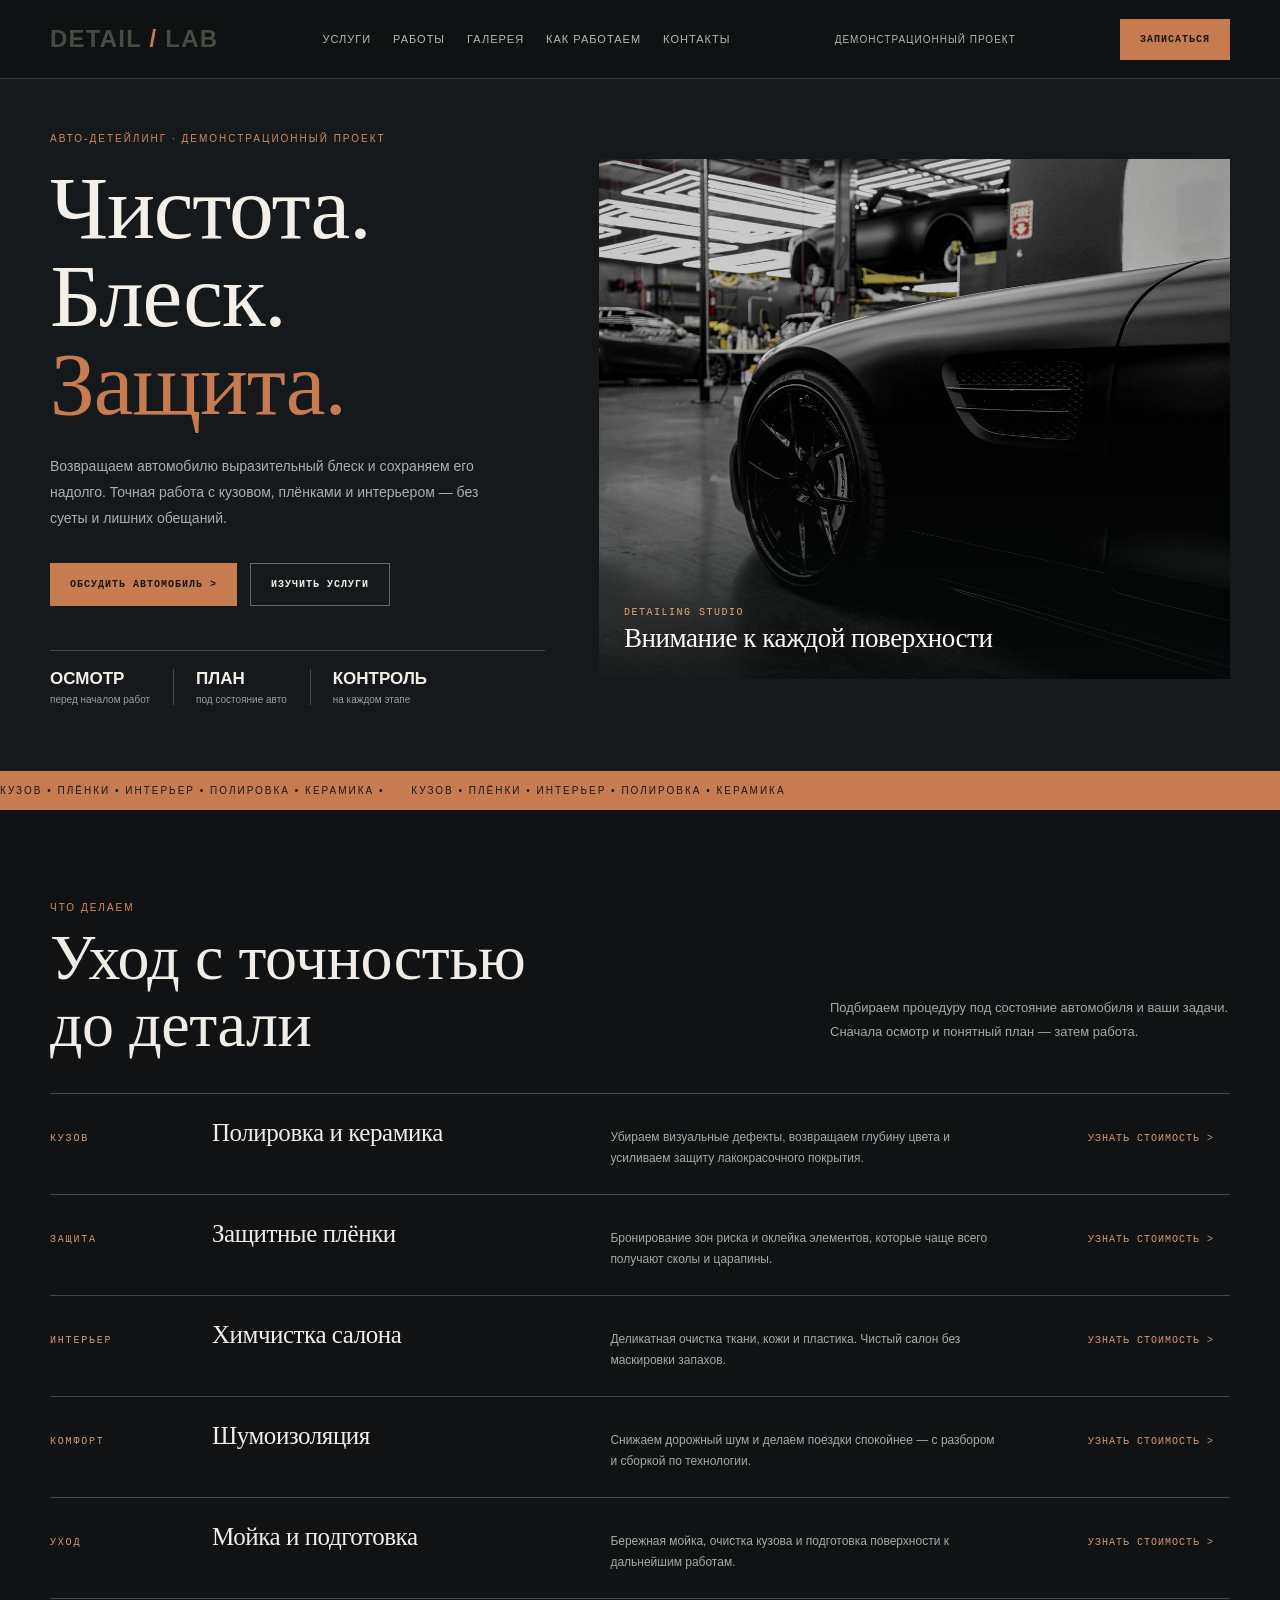
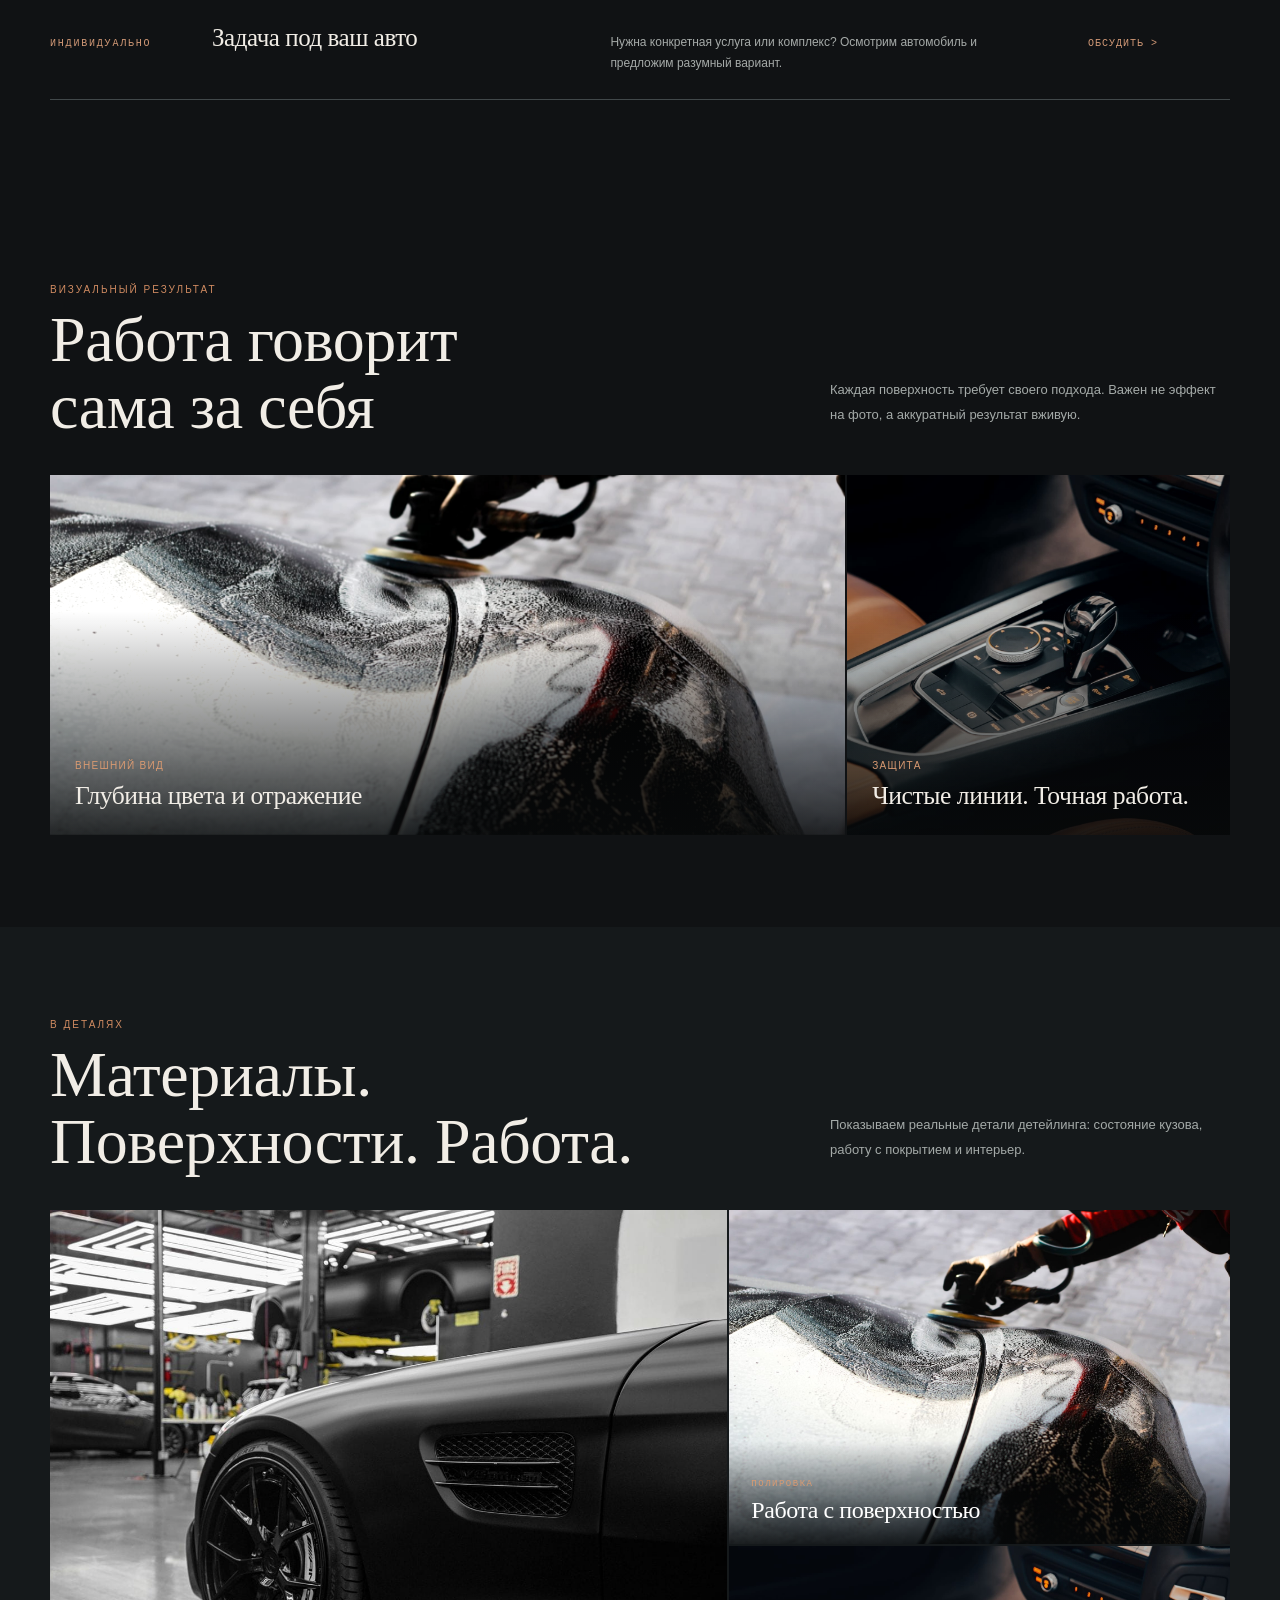
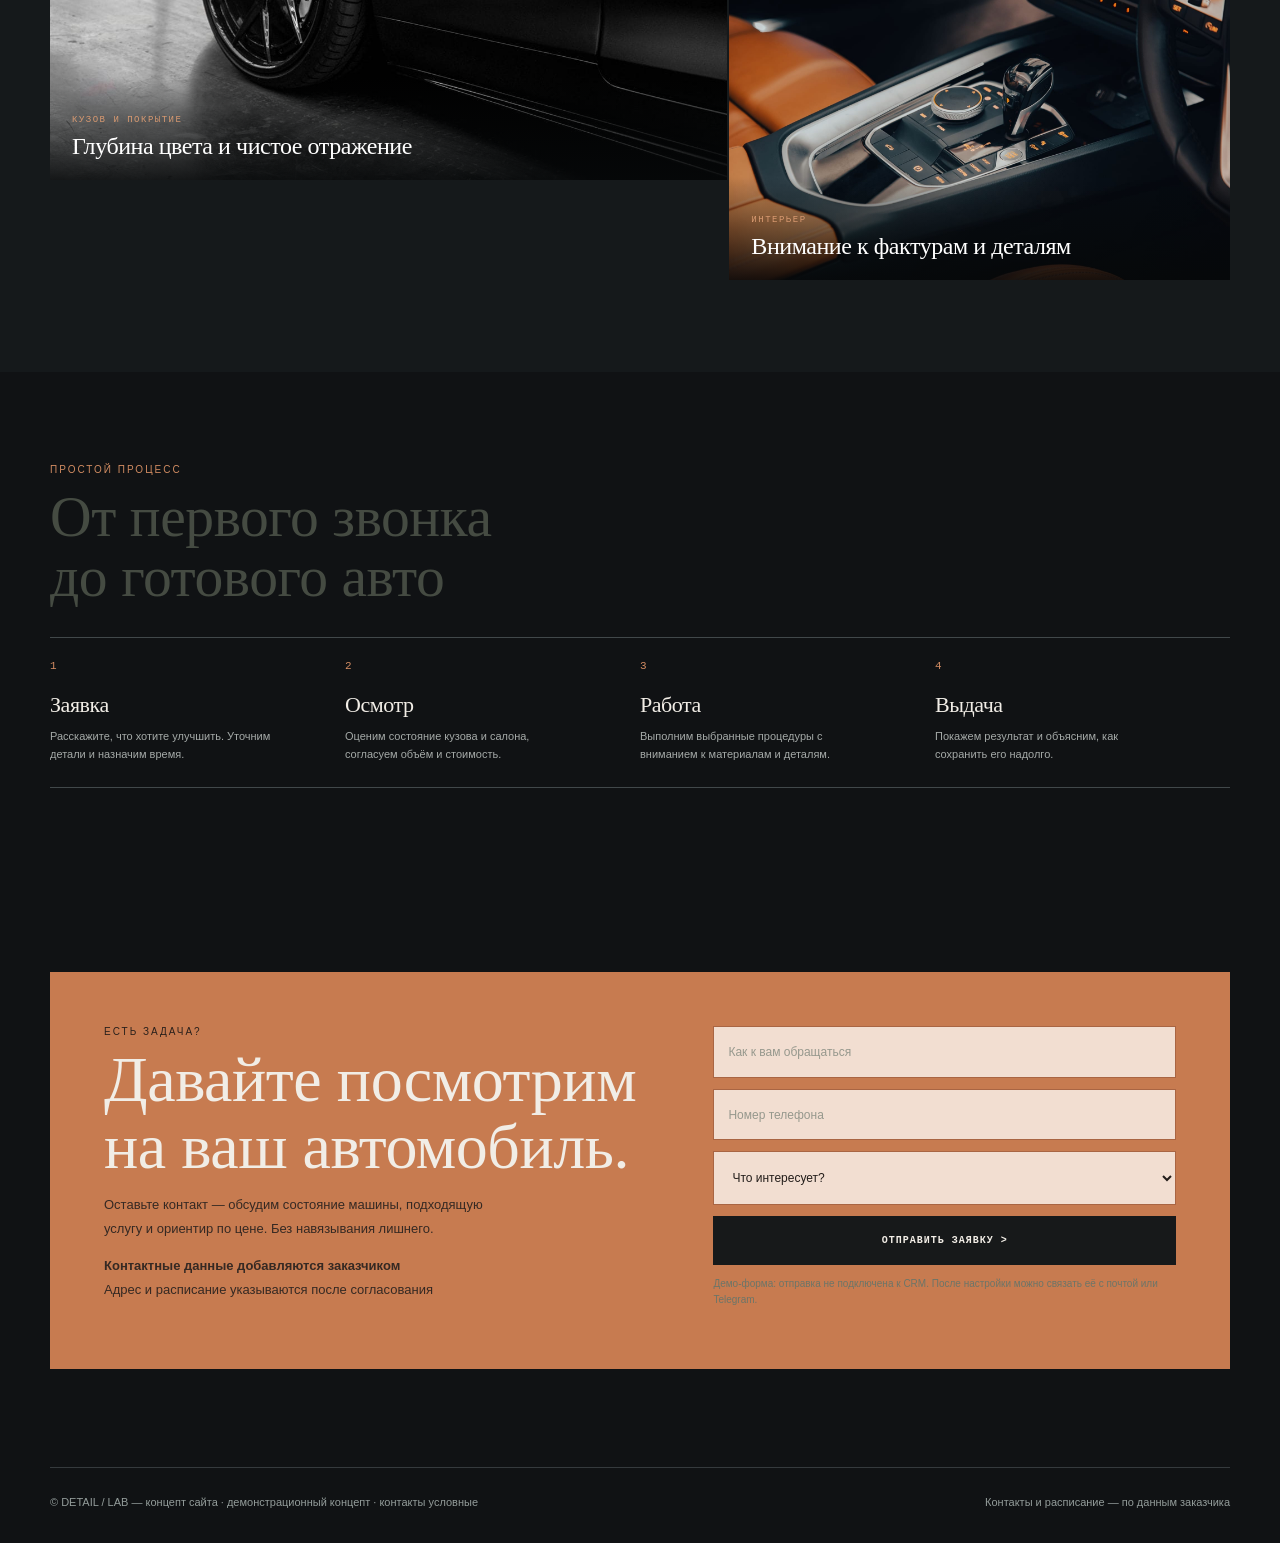
==== 1-detail-lab/index.html @ 68df3bf1 "Replace card panels with editorial service and specification layouts" ====
<!doctype html>
<html lang="ru">
<head>
<meta charset="utf-8"><meta name="viewport" content="width=device-width,initial-scale=1">
<title>DETAIL / LAB — концепт сайта детейлинг-студии</title>
<meta name="description" content="Детейлинг автомобиля: полировка кузова, керамическая защита, плёнки и уход за интерьером. Обсудите задачу и получите план работ.">
<meta name="theme-color" content="#f4f0e8">
<link rel="icon" type="image/svg+xml" href="favicon.svg">
<style>

:root{--bg:#10110f;--panel:#191b18;--ink:#f2f2ed;--muted:#a4a69e;--acid:#d5ff48;--line:#343630}
*{box-sizing:border-box}html{scroll-behavior:smooth}body{margin:0;background:var(--bg);color:var(--ink);font-family:Candara,Arial,sans-serif}a{color:inherit;text-decoration:none}button,input,select,textarea{font:inherit}.wrap{width:min(1180px,calc(100% - 44px));margin:auto}.top{border-bottom:1px solid var(--line);position:sticky;top:0;background:#10110feF;backdrop-filter:blur(12px);z-index:5}.nav{height:76px;display:flex;align-items:center;justify-content:space-between;gap:24px}.brand{font-weight:800;letter-spacing:-1px;font-size:21px}.brand span{color:var(--acid)}.links{display:flex;gap:26px;color:#c5c7bf;font-size:13px}.phone{font-size:14px;font-weight:700}.btn{display:inline-flex;align-items:center;justify-content:center;padding:14px 20px;background:var(--acid);color:#151711;font-weight:800;border:0;border-radius:4px;cursor:pointer;transition:transform .2s,background .2s}.btn:hover{transform:translateY(-2px);background:#e2ff80}.btn.ghost{background:transparent;color:var(--ink);border:1px solid #55584e}.hero{padding:68px 0 54px}.eyebrow{font-size:11px;letter-spacing:2px;text-transform:uppercase;color:var(--acid);font-weight:800}.hero-grid{display:grid;grid-template-columns:1.05fr .95fr;gap:44px;align-items:center}.hero h1{font-size:clamp(44px,6.7vw,82px);line-height:.99;letter-spacing:-5px;margin:18px 0 24px}.hero h1 em{font-style:normal;color:var(--acid)}.lead{max-width:510px;color:var(--muted);line-height:1.8;font-size:15px}.actions{display:flex;gap:12px;flex-wrap:wrap;margin:30px 0}.stats{display:flex;gap:30px;margin-top:40px}.stat strong{font-size:25px;display:block}.stat small{font-size:11px;color:var(--muted)}.visual{min-height:460px;position:relative;overflow:hidden;background:#22251f;border-radius:6px}.visual img{width:100%;height:100%;min-height:460px;object-fit:cover;display:block;filter:brightness(.8)}.visual:after{content:"";position:absolute;inset:0;background:linear-gradient(0deg,#10110f9c,transparent 55%)}.visual-tag{position:absolute;z-index:1;bottom:22px;left:22px;font-size:12px;letter-spacing:1px}.visual-tag b{display:block;font-size:22px;letter-spacing:-.5px;margin-top:7px}.ticker{border-block:1px solid var(--line);padding:16px 0;color:var(--acid);font-size:11px;letter-spacing:2px;overflow:hidden;white-space:nowrap}.ticker span{margin:0 22px}.section{padding:86px 0}.section-head{display:flex;align-items:end;justify-content:space-between;gap:20px;margin-bottom:32px}.section h2{font-size:clamp(32px,4vw,50px);letter-spacing:-2px;margin:12px 0 0}.section-head p{max-width:400px;color:var(--muted);font-size:13px;line-height:1.8}.services{display:grid;grid-template-columns:repeat(3,1fr);gap:12px}.service{padding:26px;background:var(--panel);border:1px solid var(--line);min-height:230px;display:flex;flex-direction:column;transition:border-color .2s,transform .2s}.service:hover{border-color:var(--acid);transform:translateY(-3px)}.num{color:var(--acid);font-size:12px}.service h3{font-size:21px;margin:36px 0 10px}.service p{font-size:13px;color:var(--muted);line-height:1.7;margin:0}.service a{margin-top:auto;padding-top:24px;color:var(--acid);font-size:12px;font-weight:800}.work-grid{display:grid;grid-template-columns:1.2fr .8fr;gap:12px}.work{position:relative;min-height:300px;overflow:hidden;background:#292b26}.work img{width:100%;height:100%;position:absolute;inset:0;object-fit:cover;transition:transform .5s}.work:hover img{transform:scale(1.4)}.work:after{content:"";position:absolute;inset:0;background:linear-gradient(0deg,#10110fe8,transparent 65%)}.work-label{position:absolute;bottom:22px;left:24px;z-index:1}.work-label small{color:var(--acid);letter-spacing:1px}.work-label h3{margin:8px 0 0;font-size:24px}.process{display:grid;grid-template-columns:repeat(4,1fr);border:1px solid var(--line)}.step{padding:24px;border-right:1px solid var(--line)}.step:last-child{border:0}.step b{color:var(--acid);font-size:12px}.step h3{font-size:17px;margin:28px 0 10px}.step p{font-size:12px;color:var(--muted);line-height:1.7}.contact{background:var(--acid);color:#151711;padding:54px;border-radius:5px;display:grid;grid-template-columns:1fr 1fr;gap:35px}.contact h2{font-size:clamp(34px,4vw,52px);line-height:1.05;letter-spacing:-1px;margin:10px 0}.contact p{line-height:1.7;font-size:13px;max-width:420px}.form{display:grid;gap:10px}.form input,.form select{padding:15px;background:#efffc4;border:1px solid #a9c85a;border-radius:3px;color:#171911;outline:none}.form .btn{background:#171911;color:var(--acid)}.note{font-size:11px;opacity:.7}.footer{padding:32px 0;color:var(--muted);font-size:12px;display:flex;justify-content:space-between;gap:20px}.toast{position:fixed;bottom:20px;right:20px;background:var(--acid);color:#151711;padding:14px 18px;border-radius:4px;display:none;z-index:10;font-size:13px;font-weight:700}
@media(prefers-reduced-motion:reduce){html{scroll-behavior:auto}*,*:before,*:after{animation-duration:.01ms!important;animation-iteration-count:1!important;transition-duration:.01ms!important}}
@media(max-width:800px){.links{display:none}.hero-grid,.contact{grid-template-columns:1fr}.hero h1{letter-spacing:-2px}.visual,.visual img{min-height:330px}.services{grid-template-columns:1fr 1fr}.process{grid-template-columns:1fr 1fr}.step:nth-child(2){border-right:0}.step:nth-child(-n+2){border-bottom:1px solid var(--line)}.work-grid{grid-template-columns:1fr}.section{padding:60px 0}.contact{padding:30px}}@media(max-width:500px){.wrap{width:calc(100% - 28px)}.phone{display:none}.services{grid-template-columns:1fr}.stats{gap:18px}.stat strong{font-size:21px}.hero{padding-top:42px}.hero h1{font-size:48px}.section-head{display:block}.process{grid-template-columns:1fr}.step{border-right:0;border-bottom:1px solid var(--line)!important}.step:last-child{border-bottom:0!important}.footer{display:block;line-height:2}}

/* Warm, understated editorial direction */
:root{--bg:#f4f0e8;--panel:#fffdf9;--ink:#3e443c;--muted:#77796f;--acid:#a8b69d;--line:#e1dbd1}
html{scroll-padding-top:88px}
body{background:var(--bg);color:var(--ink);font-family:"Candara",Arial,sans-serif}
.top{background:rgba(244,240,232,.94);border-bottom:1px solid var(--line);backdrop-filter:blur(10px)}
.nav{height:78px}
.brand{font-family:"Garamond",Georgia,serif;font-weight:600;font-size:27px;letter-spacing:.2px;color:#454c42}
.brand span{color:#a9a18f}
.links{color:#686d63;gap:25px;font-size:13px}
.links a,.phone{transition:color .2s}
.links a:hover,.phone:hover{color:#879982}
.phone{font-size:13px;color:#555c52}
.btn{background:#aebba0;color:#303a30;border-radius:2px;padding:13px 20px;font-weight:600;letter-spacing:.1px;box-shadow:none}
.btn:hover{background:#c0cbb6;transform:translateY(-1px)}
.btn.ghost{background:transparent;color:#4e594b;border:1px solid #b8b7aa}
.btn.ghost:hover{background:#ebe8df}
.hero{padding:82px 0 66px}
.hero-grid{gap:56px}
.eyebrow{font-size:10px;letter-spacing:1.4px;color:#7e9077;font-weight:700}
.hero h1{font-family:"Garamond",Georgia,serif;font-weight:500;font-size:clamp(56px,7vw,91px);line-height:.88;letter-spacing:-1.4px;margin:20px 0 27px;color:#42483f}
.hero h1 em{font-style:italic;color:#9a857b}
.lead{color:#72766d;font-size:15px;line-height:1.9;max-width:485px}
.actions{gap:13px;margin:31px 0}
.stats{gap:34px;margin-top:43px}
.stat strong{font-family:"Garamond",Georgia,serif;font-size:27px;font-weight:600;color:#596653}
.stat small{color:#838277;font-size:11px}
.visual{background:#e3ddd2;border-radius:3px;min-height:485px}
.visual img{min-height:485px;filter:brightness(.96) saturate(.78)}
.visual:after{background:linear-gradient(0deg,rgba(47,52,43,.52),transparent 53%)}
.visual-tag{font-size:10px;letter-spacing:1.5px;color:#fffaf0;bottom:25px;left:25px}
.visual-tag b{font-family:"Garamond",Georgia,serif;font-weight:500;font-size:27px;letter-spacing:0;margin-top:5px}
.ticker{border-block:1px solid var(--line);background:#eee9df;color:#7d8975;padding:15px 0;font-size:10px;letter-spacing:1.6px}
.ticker span{color:#9b8a7d}
.section{padding:91px 0}
.section-head{margin-bottom:35px}
.section h2,.section> .wrap>h2{font-family:"Garamond",Georgia,serif;font-weight:500;font-size:clamp(40px,4.5vw,59px);letter-spacing:-.5px;line-height:.98;color:#454b42}
.section-head p{color:#77796f;font-size:13px;line-height:1.9}
.services{gap:14px}
.service{background:#fbf9f4;border:1px solid #e7e1d7;border-radius:2px;min-height:238px;padding:27px 27px 24px;transition:border-color .25s,background .25s}
.service:hover{border-color:#b8c2ae;background:#fffdf9;transform:translateY(-2px)}
.num{color:#87977e;font-size:10px;letter-spacing:1.1px}
.service h3{font-family:"Garamond",Georgia,serif;font-weight:600;font-size:25px;color:#4a5147;margin:35px 0 11px}
.service p{color:#77796f;font-size:12px;line-height:1.85}
.service a{color:#71836a;font-size:11px;font-weight:700;padding-top:22px}
.service a:hover{color:#9c796b}
.work-grid{gap:15px}
.work{background:#e4ddd2;border-radius:2px;min-height:320px}
.work img{filter:saturate(.78) contrast(.96);transition:transform .65s,filter .4s}
.work:hover img{transform:scale(1.025);filter:saturate(.9)}
.work:after{background:linear-gradient(0deg,rgba(47,51,43,.68),transparent 66%)}
.work-label{left:25px;bottom:24px}
.work-label small{color:#e3d5c4;font-size:10px;letter-spacing:1.3px}
.work-label h3{font-family:"Garamond",Georgia,serif;font-weight:500;font-size:28px}
.process{border:1px solid #e2dcd1;background:#fbf9f4;gap:0}
.step{padding:25px 22px;border-right:1px solid #e2dcd1}
.step b{font-size:11px;color:#87977e}
.step h3{font-family:"Garamond",Georgia,serif;font-weight:600;font-size:24px;color:#4a5147;margin:26px 0 8px}
.step p{font-size:12px;color:#77796f;line-height:1.85}
.contact{background:#e2e8dc;color:#41493f;border-radius:2px;padding:58px;gap:44px}
.contact h2{font-family:"Garamond",Georgia,serif;font-weight:500;font-size:clamp(42px,4.7vw,60px);letter-spacing:-.3px;line-height:.96;color:#424a40}
.contact p{font-size:13px;color:#646d60;line-height:1.85}
.contact .eyebrow{color:#778a70!important}
.form{gap:11px}
.form input,.form select{background:#f8f7f1;border:1px solid #d3d9cc;border-radius:2px;color:#42493f;padding:15px}
.form input::placeholder{color:#96988d}
.form input:focus,.form select:focus{outline:2px solid #b6c2ad;outline-offset:1px}
.form .btn{background:#788b70;color:#fffdf8}
.form .btn:hover{background:#687d60}
.note{color:#6c7568;opacity:1;line-height:1.6}
.footer{color:#7d7e73;border-top:1px solid var(--line);font-size:11px;margin-top:6px;padding:28px 0 35px}
.footer a:hover{color:#687d60}
.toast{background:#e2e8dc;color:#41493f;border:1px solid #cad4c3;border-radius:2px;box-shadow:0 8px 30px rgba(55,63,50,.12);font-weight:600}
@media(max-width:800px){
 .hero{padding:57px 0 48px}.hero-grid{grid-template-columns:1fr;gap:35px}
 .hero h1{font-size:clamp(58px,12vw,82px);letter-spacing:-.8px}
 .visual,.visual img{min-height:360px}
 .services{grid-template-columns:1fr 1fr}
 .contact{grid-template-columns:1fr;padding:35px}
 .process{grid-template-columns:1fr 1fr}
 .step:nth-child(2){border-right:0}
 .step:nth-child(-n+2){border-bottom:1px solid #e2dcd1}
 .work-grid{grid-template-columns:1fr}
 .section{padding:66px 0}
}
@media(max-width:500px){
 .wrap{width:calc(100% - 30px)}.nav{height:68px}.brand{font-size:25px}
 .phone{display:none}.hero{padding-top:43px}
 .hero h1{font-size:57px}
 .stats{gap:16px}.stat strong{font-size:24px}.stat small{font-size:10px}
 .visual,.visual img{min-height:300px}
 .section-head{display:block}.section{padding:55px 0}
 .services{grid-template-columns:1fr}.service{min-height:210px}
 .process{grid-template-columns:1fr}
 .step{border-right:0;border-bottom:1px solid #e2dcd1!important}
 .step:last-child{border-bottom:0!important}
 .contact{padding:27px 22px}
 .footer{display:block;line-height:2;padding-bottom:25px}
}


/* Typography and interaction polish */
body{font-family:"Candara",Arial,sans-serif}
.brand{font-family:"Garamond",Georgia,serif;font-weight:600;letter-spacing:.2px}
.hero h1,.section h2,.section> .wrap>h2,.service h3,.step h3,.contact h2,.work-label h3,.visual-tag b{font-family:"Garamond",Georgia,serif}
.hero h1{font-weight:500;letter-spacing:-1.1px}
.section h2,.section> .wrap>h2{font-weight:500;letter-spacing:-.4px}
.service h3,.step h3{font-weight:500}
.contact h2{font-weight:500;letter-spacing:-.5px}
.btn{position:relative;isolation:isolate;overflow:hidden;transition:transform .22s cubic-bezier(.2,.8,.2,1),background .22s,box-shadow .22s}
.btn:hover{box-shadow:0 7px 18px rgba(80,96,72,.13)}
.btn:active{transform:scale(.965) translateY(1px);box-shadow:none}
.btn:focus-visible,a:focus-visible,input:focus-visible,select:focus-visible{outline:2px solid #829578;outline-offset:3px}
.btn-ripple{position:absolute;z-index:-1;border-radius:50%;background:rgba(255,255,255,.42);transform:scale(0);pointer-events:none;animation:buttonRipple .62s ease-out forwards}
@keyframes buttonRipple{to{transform:scale(1);opacity:0}}
.links a{position:relative}
.links a:after{content:"";position:absolute;left:0;right:100%;bottom:-7px;height:1px;background:#9cac91;transition:right .24s ease}
.links a:hover:after{right:0}
.service{position:relative;overflow:hidden;box-shadow:0 1px 0 rgba(65,72,59,.025)}
.service:before{content:"";position:absolute;top:0;left:0;width:0;height:2px;background:#a8b69d;transition:width .35s ease}
.service:hover:before{width:100%}
.service:hover{box-shadow:0 5px 14px rgba(75,81,65,.06)}
.work img{will-change:transform}
.work:hover img{transform:scale(1.02)}
.form input,.form select{transition:border-color .2s,box-shadow .2s,background .2s}
.form input:focus,.form select:focus{box-shadow:0 0 0 4px rgba(133,153,122,.13);background:#fffdf8}
.toast{opacity:0;transform:translateY(14px);transition:opacity .25s ease,transform .25s ease;display:block;visibility:hidden}
.toast.show{opacity:1;transform:translateY(0);visibility:visible}
.hero-grid>div:first-child{animation:heroAppear .8s cubic-bezier(.2,.75,.25,1) both}
.hero-grid>.visual{animation:visualAppear .95s .12s cubic-bezier(.2,.75,.25,1) both}
@keyframes heroAppear{from{opacity:0;transform:translateY(18px)}to{opacity:1;transform:translateY(0)}}
@keyframes visualAppear{from{opacity:0;transform:translateY(14px) scale(.985)}to{opacity:1;transform:translateY(0) scale(1)}}
.reveal{opacity:0;transform:translateY(22px);transition:opacity .65s ease,transform .65s cubic-bezier(.2,.7,.25,1)}
.reveal.is-visible{opacity:1;transform:translateY(0)}
.service.reveal,.step.reveal{transition-delay:var(--reveal-delay,0ms)}
@media(prefers-reduced-motion:reduce){
 .hero-grid>div:first-child,.hero-grid>.visual{animation:none!important}
 .reveal{opacity:1!important;transform:none!important;transition:none!important}
 .btn-ripple{display:none}
}


/* Cinematic motion for automotive imagery */
.visual img,.work img{animation:none;transform-origin:center center;}

.visual:hover img,.work:hover img{animation-play-state:paused;transform:scale(1.025);filter:saturate(.86) brightness(.98);}
@keyframes car-drift{0%{transform:scale(1.035) translateX(-1.2%);}50%{transform:scale(1.075) translateX(1.1%);}100%{transform:scale(1.045) translateX(-.5%);}}
@media(prefers-reduced-motion:reduce){.visual img,.work img{animation:none!important;transform:none!important;transition:none!important;}}

/* Photo gallery: real detailing photography */
.detail-gallery-grid{display:grid;grid-template-columns:1.15fr .85fr;gap:14px}
.detail-gallery figure{position:relative;margin:0;min-width:0;overflow:hidden;background:#242823}
.detail-gallery img{display:block;width:100%;height:100%;object-fit:cover;transition:transform .5s ease,filter .5s ease}
.detail-gallery figure:hover img{transform:scale(1.018);filter:brightness(.92)}
.detail-gallery-main{height:560px}
.detail-gallery-side{display:grid;grid-template-rows:1fr 1fr;gap:14px;min-height:560px}
.detail-gallery-side figure{min-height:0}
.detail-gallery figcaption{position:absolute;inset:auto 0 0;padding:44px 24px 22px;color:#fff;background:linear-gradient(0deg,rgba(12,14,12,.82),transparent)}
.detail-gallery figcaption span{display:block;color:#c4d0b9;font-size:9px;letter-spacing:1.7px;margin-bottom:8px}
.detail-gallery figcaption b{font:500 25px Garamond,Georgia,serif}
@media(max-width:800px){.detail-gallery-grid{grid-template-columns:1fr}.detail-gallery-main{height:420px}.detail-gallery-side{grid-template-columns:1fr 1fr;grid-template-rows:none;min-height:260px}.detail-gallery-side figure{height:260px}}
@media(max-width:500px){.detail-gallery-main{height:300px}.detail-gallery-side{grid-template-columns:1fr;gap:12px}.detail-gallery-side figure{height:245px}.detail-gallery figcaption{padding:35px 17px 17px}.detail-gallery figcaption b{font-size:22px}}

/* DETAIL / LAB — cinematic automotive / graphite and copper */
:root{--bg:#101214;--panel:#191d20;--ink:#f1ede6;--muted:#a5a7a4;--acid:#c77b50;--line:#353a3d}
body{background:#101214;color:#f1ede6;font-family:"Candara","Segoe UI",Arial,sans-serif}
.top{background:rgba(16,18,20,.96);border-color:#343a3d}
.brand{font:800 24px "Arial Narrow","Franklin Gothic Medium",Arial,sans-serif;letter-spacing:-1.2px;text-transform:uppercase}.brand span{color:#c77b50}
.links{color:#b6b9b7;font:11px Consolas,monospace;text-transform:uppercase;letter-spacing:1px;gap:22px}
.links a:hover{color:#d69a73}.phone{font:10px Consolas,monospace;color:#b1b5b1;text-transform:uppercase;letter-spacing:1px}
.btn{background:#c77b50;color:#171614;border-radius:0;text-transform:uppercase;font:700 10px Consolas,monospace;letter-spacing:1px;padding:15px 20px}
.btn:hover{background:#df9a70}.btn.ghost{color:#f1ede6;border-color:#65696a}.btn.ghost:hover{background:#252b2d}
.hero{padding:54px 0 66px;background:#15191b}.hero-grid{grid-template-columns:.88fr 1.12fr;gap:54px}
.eyebrow{font:10px Consolas,monospace;letter-spacing:2px;color:#d08b61}
.hero h1{font:800 clamp(54px,7vw,94px)/.86 "Arial Narrow","Franklin Gothic Medium",Arial,sans-serif;letter-spacing:-3.5px;text-transform:uppercase;color:#f4efe8}
.hero h1 em{font-style:normal;color:#c77b50}.lead{font-size:14px;line-height:1.85;color:#abb0ae;max-width:430px}
.stats{gap:0;border-top:1px solid #414649;margin-top:44px;padding-top:18px}
.stat{padding-right:23px;margin-right:22px;border-right:1px solid #414649}.stat:last-child{border:0;margin:0;padding:0}
.stat strong{font:700 17px "Arial Narrow",Arial,sans-serif;text-transform:uppercase;color:#f3eee6}
.stat small{display:block;color:#969f9d;font:10px Consolas,monospace;margin-top:5px}
.visual{border-radius:0;min-height:520px;background:#272d30}.visual img{min-height:520px;filter:brightness(.78) saturate(.72) contrast(1.12)}
.visual:after{background:linear-gradient(0deg,rgba(8,10,11,.82),transparent 60%)}
.visual-tag{font:10px Consolas,monospace;color:#e1a77e;letter-spacing:1.5px}
.visual-tag b{font:500 27px "Arial Narrow",Arial,sans-serif;letter-spacing:.1px;text-transform:uppercase;color:#fff}
.ticker{background:#c77b50;color:#191714;border:0;padding:14px 0;font:10px Consolas,monospace;letter-spacing:2px}.ticker span{color:#191714}
.section{padding:92px 0}.section h2{font:700 clamp(43px,5vw,70px)/.9 "Arial Narrow","Franklin Gothic Medium",Arial,sans-serif;letter-spacing:-1px;text-transform:uppercase;color:#f1ede6}
.section-head p{color:#a4aaa8}
.services{grid-template-columns:repeat(3,1fr);gap:1px;background:#3b4245;border:1px solid #3b4245}
.service{background:#1b2023;border:0;border-radius:0;min-height:245px;padding:25px;transition:background .2s}.service:hover{background:#252a2c;border:0;transform:none}
.service:before{background:#c77b50}.num{font:10px Consolas,monospace;color:#d2936d;letter-spacing:1.5px}
.service h3{font:700 23px "Arial Narrow",Arial,sans-serif;text-transform:uppercase;letter-spacing:-.3px;color:#f4efe8;margin:42px 0 10px}
.service p{font-size:12px;color:#a3aaa8;line-height:1.75}.service a{color:#d18a61;font:10px Consolas,monospace;text-transform:uppercase;letter-spacing:1px}
.work-grid{grid-template-columns:1.35fr .65fr;gap:2px}.work{border-radius:0;min-height:360px;background:#282d30}
.work img{filter:grayscale(.3) contrast(1.08)}.work:after{background:linear-gradient(0deg,rgba(8,10,11,.86),transparent 62%)}
.work-label small{color:#d99a71;font:10px Consolas,monospace}.work-label h3{font:700 26px "Arial Narrow",Arial,sans-serif;text-transform:uppercase}
.process{border:1px solid #42494b;background:#1a1f22}.step{border-color:#42494b}.step b{color:#d68b60;font:11px Consolas,monospace}
.step h3{font:700 21px "Arial Narrow",Arial,sans-serif;text-transform:uppercase;color:#f2eee8}.step p{color:#a8afad}
.contact{background:#c77b50;color:#171614;border-radius:0;padding:54px;grid-template-columns:1.1fr .9fr}
.contact .eyebrow{color:#2a201b!important}.contact h2{font:800 clamp(45px,5vw,68px)/.88 "Arial Narrow",Arial,sans-serif;text-transform:uppercase;letter-spacing:-1.5px}
.contact p{color:#352923}.form input,.form select{background:#f2ded1;border:1px solid #a96543;border-radius:0;color:#231d1a;padding:14px;font:12px Candara,Arial,sans-serif}
.form .btn{background:#17191a;color:#f3eee7}.note{font:10px Consolas,monospace;line-height:1.6}
.footer{border-color:#353a3d;color:#939c9a}.toast{background:#d18a61;color:#181716;border-radius:0}
.detail-gallery{background:#15191b}.detail-gallery-grid{gap:2px}.detail-gallery figure{border-radius:0;background:#242a2d}
.detail-gallery-main{height:570px}.detail-gallery-side{min-height:570px;gap:2px}
.detail-gallery figcaption{background:linear-gradient(0deg,rgba(6,8,9,.88),transparent);padding:38px 22px 20px}
.detail-gallery figcaption span{color:#d99a71;font:9px Consolas,monospace;letter-spacing:1.5px}
.detail-gallery figcaption b{font:700 24px "Arial Narrow",Arial,sans-serif;text-transform:uppercase}
@media(max-width:800px){.hero{padding:46px 0}.hero-grid{grid-template-columns:1fr;gap:32px}.visual,.visual img{min-height:350px}.services{grid-template-columns:1fr 1fr}.contact{grid-template-columns:1fr}.work-grid{grid-template-columns:1fr}.detail-gallery-main{height:420px}.detail-gallery-side{min-height:280px}}
@media(max-width:500px){.nav{height:68px}.brand{font-size:21px}.hero h1{font-size:54px;letter-spacing:-1.5px}.stats{gap:0}.stat{padding-right:11px;margin-right:11px}.stat strong{font-size:14px}.stat small{font-size:9px}.services{grid-template-columns:1fr}.contact{padding:25px}.detail-gallery-main{height:300px}.detail-gallery-side{grid-template-columns:1fr;grid-template-rows:auto;min-height:0}.detail-gallery-side figure{height:240px}}

</style>
<style>
/* Type refinement: premium automotive editorial */
body{font-family:Arial,Helvetica,sans-serif}
.brand{font-family:Arial,Helvetica,sans-serif;font-weight:700;letter-spacing:1.2px}
.hero h1,.section h2,.section> .wrap>h2,.service h3,.step h3,.contact h2,.work-label h3,.visual-tag b,.detail-gallery figcaption b{font-family:Georgia,"Times New Roman",serif;font-weight:500;letter-spacing:-.45px;text-transform:none}
.hero h1{line-height:.98;letter-spacing:-1.2px}
.section h2,.section> .wrap>h2,.contact h2{line-height:1.04}
.service h3,.step h3,.work-label h3{font-size:clamp(22px,2vw,28px)}
.links,.phone,.eyebrow,.ticker,.num,.stat small,.work-label small,.note,.footer{font-family:Arial,Helvetica,sans-serif}
/* Service catalogue — open editorial rows instead of boxed cards */
.services{display:block;background:transparent;border:0;border-top:1px solid #41484a;gap:0}
.service{display:grid;grid-template-columns:140px minmax(230px,.95fr) minmax(260px,1.15fr) 132px;align-items:baseline;gap:22px;min-height:0;padding:25px 10px 25px 0;background:transparent;border:0;border-bottom:1px solid #41484a;border-radius:0;box-shadow:none;transform:none;transition:background .2s,padding .2s}
.service:before{display:none}
.service:hover{background:#191f22;padding-left:13px;transform:none;box-shadow:none}
.service .num{font:10px Consolas,"Courier New",monospace;letter-spacing:1.8px;color:#d39a77}
.service h3{margin:0;color:#f1ede6;font-size:clamp(19px,2vw,25px);line-height:1.12}
.service p{max-width:390px;margin:0;color:#a5aaa8;font-size:12px;line-height:1.75}
.service a{margin:0;padding:0;color:#d39a77;font:10px Consolas,"Courier New",monospace;letter-spacing:1px;text-transform:uppercase;white-space:nowrap}
.service a:hover{color:#f0b18c}
.process{display:grid;grid-template-columns:repeat(4,minmax(0,1fr));border:0;border-top:1px solid #41484a;border-bottom:1px solid #41484a;background:transparent}
.step{position:relative;padding:22px 22px 23px 0;border:0!important;background:transparent}
.step b{display:block;margin-bottom:20px;color:#d28c63;font:11px Consolas,"Courier New",monospace}
.step h3{margin:0 0 9px;color:#f1ede6;font:500 22px Georgia,"Times New Roman",serif;text-transform:none}
.step p{margin:0;max-width:230px;color:#a5aaa8;font-size:11px;line-height:1.7}
@media(max-width:800px){
 .service{grid-template-columns:115px minmax(0,1fr) 125px;gap:12px 16px}
 .service p{grid-column:2;grid-row:2}
 .service a{grid-column:3;grid-row:1/3;justify-self:end;align-self:center}
 .process{grid-template-columns:repeat(2,minmax(0,1fr))}
 .step:nth-child(odd){border-right:1px solid #41484a!important}
 .step:nth-child(even){padding-left:20px}
 .step:nth-child(-n+2){border-bottom:1px solid #41484a!important}
}
@media(max-width:500px){
 .service{grid-template-columns:1fr auto;gap:8px 12px;padding:19px 2px}
 .service .num{grid-column:1/-1}
 .service h3{grid-column:1/-1;font-size:22px}
 .service p{grid-column:1/-1;grid-row:auto}
 .service a{grid-column:1/-1;grid-row:auto;justify-self:start;padding-top:4px}
 .service:hover{padding-left:8px}
 .process{grid-template-columns:1fr}
 .step,.step:nth-child(even){padding:18px 0;border-right:0!important;border-bottom:1px solid #41484a!important}
 .step:last-child{border-bottom:0!important}
 .step b{margin-bottom:10px}
}

</style>
</head>
<body>
<header class="top"><div class="wrap nav"><a class="brand" href="#top" aria-label="DETAIL LAB — наверх">DETAIL<span> / </span>LAB</a><nav class="links" aria-label="Основная навигация"><a href="#services">Услуги</a><a href="#works">Работы</a><a href="#gallery">Галерея</a><a href="#process">Как работаем</a><a href="#contact">Контакты</a></nav><span class="phone">Демонстрационный проект</span><a class="btn" href="#contact">Записаться</a></div></header>
<main>
<section class="hero" id="top"><div class="wrap hero-grid"><div><div class="eyebrow">Авто-детейлинг · демонстрационный проект</div><h1>Чистота.<br>Блеск.<br><em>Защита.</em></h1><p class="lead">Возвращаем автомобилю выразительный блеск и сохраняем его надолго. Точная работа с кузовом, плёнками и интерьером — без суеты и лишних обещаний.</p><div class="actions"><a class="btn" href="#contact">Обсудить автомобиль ></a><a class="btn ghost" href="#services">Изучить услуги</a></div><div class="stats"><div class="stat"><strong>Осмотр</strong><small>перед началом работ</small></div><div class="stat"><strong>План</strong><small>под состояние авто</small></div><div class="stat"><strong>Контроль</strong><small>на каждом этапе</small></div></div></div><div class="visual"><img src="./assets/detailing-main.jpg" alt="Полировка лакокрасочного покрытия автомобиля"><div class="visual-tag">DETAILING STUDIO<b>Внимание к каждой поверхности</b></div></div></div></section>
<div class="ticker">КУЗОВ • ПЛЁНКИ • ИНТЕРЬЕР • ПОЛИРОВКА • КЕРАМИКА • <span>КУЗОВ • ПЛЁНКИ • ИНТЕРЬЕР • ПОЛИРОВКА • КЕРАМИКА</span></div>
<section class="section" id="services"><div class="wrap"><div class="section-head"><div><div class="eyebrow">Что делаем</div><h2>Уход с точностью<br>до детали</h2></div><p>Подбираем процедуру под состояние автомобиля и ваши задачи. Сначала осмотр и понятный план — затем работа.</p></div><div class="services"><article class="service"><span class="num">КУЗОВ</span><h3>Полировка и керамика</h3><p>Убираем визуальные дефекты, возвращаем глубину цвета и усиливаем защиту лакокрасочного покрытия.</p><a href="#contact">Узнать стоимость ></a></article><article class="service"><span class="num">ЗАЩИТА</span><h3>Защитные плёнки</h3><p>Бронирование зон риска и оклейка элементов, которые чаще всего получают сколы и царапины.</p><a href="#contact">Узнать стоимость ></a></article><article class="service"><span class="num">ИНТЕРЬЕР</span><h3>Химчистка салона</h3><p>Деликатная очистка ткани, кожи и пластика. Чистый салон без маскировки запахов.</p><a href="#contact">Узнать стоимость ></a></article><article class="service"><span class="num">КОМФОРТ</span><h3>Шумоизоляция</h3><p>Снижаем дорожный шум и делаем поездки спокойнее — с разбором и сборкой по технологии.</p><a href="#contact">Узнать стоимость ></a></article><article class="service"><span class="num">УХОД</span><h3>Мойка и подготовка</h3><p>Бережная мойка, очистка кузова и подготовка поверхности к дальнейшим работам.</p><a href="#contact">Узнать стоимость ></a></article><article class="service"><span class="num">ИНДИВИДУАЛЬНО</span><h3>Задача под ваш авто</h3><p>Нужна конкретная услуга или комплекс? Осмотрим автомобиль и предложим разумный вариант.</p><a href="#contact">Обсудить ></a></article></div></div></section>
<section class="section" id="works"><div class="wrap"><div class="section-head"><div><div class="eyebrow">Визуальный результат</div><h2>Работа говорит<br>сама за себя</h2></div><p>Каждая поверхность требует своего подхода. Важен не эффект на фото, а аккуратный результат вживую.</p></div><div class="work-grid"><div class="work"><img src="./assets/detailing-car.jpg" alt="Автомобиль после детейлинга"><div class="work-label"><small>ВНЕШНИЙ ВИД</small><h3>Глубина цвета и отражение</h3></div></div><div class="work"><img src="./assets/detailing-interior.jpg" alt="Кожаный салон автомобиля после ухода"><div class="work-label"><small>ЗАЩИТА</small><h3>Чистые линии. Точная работа.</h3></div></div></div></div></section>
<section class="section detail-gallery" id="gallery">
  <div class="wrap">
    <div class="section-head">
      <div><div class="eyebrow">В деталях</div><h2>Материалы.<br>Поверхности. Работа.</h2></div>
      <p>Показываем реальные детали детейлинга: состояние кузова, работу с покрытием и интерьер.</p>
    </div>
    <div class="detail-gallery-grid">
      <figure class="detail-gallery-main"><img src="./assets/detailing-main.jpg" alt="Тёмный автомобиль в студии детейлинга, крупный план кузова и колеса" loading="lazy"><figcaption><span>КУЗОВ И ПОКРЫТИЕ</span><b>Глубина цвета и чистое отражение</b></figcaption></figure>
      <div class="detail-gallery-side">
        <figure><img src="./assets/detailing-car.jpg" alt="Мастер полирует лакокрасочное покрытие автомобиля" loading="lazy"><figcaption><span>ПОЛИРОВКА</span><b>Работа с поверхностью</b></figcaption></figure>
        <figure><img src="./assets/detailing-interior.jpg" alt="Детали отделки автомобильного салона" loading="lazy"><figcaption><span>ИНТЕРЬЕР</span><b>Внимание к фактурам и деталям</b></figcaption></figure>
      </div>
    </div>
  </div>
</section>
<section class="section" id="process"><div class="wrap"><div class="eyebrow">Простой процесс</div><h2 style="margin-bottom:30px">От первого звонка<br>до готового авто</h2><div class="process"><div class="step"><b>1</b><h3>Заявка</h3><p>Расскажите, что хотите улучшить. Уточним детали и назначим время.</p></div><div class="step"><b>2</b><h3>Осмотр</h3><p>Оценим состояние кузова и салона, согласуем объём и стоимость.</p></div><div class="step"><b>3</b><h3>Работа</h3><p>Выполним выбранные процедуры с вниманием к материалам и деталям.</p></div><div class="step"><b>4</b><h3>Выдача</h3><p>Покажем результат и объясним, как сохранить его надолго.</p></div></div></div></section>
<section class="section" id="contact"><div class="wrap"><div class="contact"><div><div class="eyebrow" style="color:#30391b">Есть задача?</div><h2>Давайте посмотрим<br>на ваш автомобиль.</h2><p>Оставьте контакт — обсудим состояние машины, подходящую услугу и ориентир по цене. Без навязывания лишнего.</p><p><b>Контактные данные добавляются заказчиком</b><br>Адрес и расписание указываются после согласования</p></div><form class="form" id="lead"><input name="name" aria-label="Ваше имя" autocomplete="name" placeholder="Как к вам обращаться" required><input name="phone" type="tel" aria-label="Номер телефона" autocomplete="tel" placeholder="Номер телефона" required><select name="service"><option value="">Что интересует?</option><option>Полировка / керамика</option><option>Защитная плёнка</option><option>Химчистка салона</option><option>Шумоизоляция</option><option>Мойка и уход</option><option>Другое</option></select><button class="btn" type="submit">Отправить заявку ></button><div class="note">Демо-форма: отправка не подключена к CRM. После настройки можно связать её с почтой или Telegram.</div></form></div></div></section>
</main><footer class="wrap footer"><div>© DETAIL / LAB — концепт сайта · демонстрационный концепт · контакты условные</div><div>Контакты и расписание — по данным заказчика</div></footer><div class="toast" id="toast" role="status" aria-live="polite">Демо-форма: заявка не отправлена. Подключение к почте или CRM настраивается отдельно.</div>
<script>
const form=document.querySelector('#lead');
const toast=document.querySelector('#toast');
const reduceMotion=window.matchMedia('(prefers-reduced-motion: reduce)').matches;
let toastTimer;
form.addEventListener('submit',event=>{
  event.preventDefault();
  toast.classList.add('show');
  window.clearTimeout(toastTimer);
  toastTimer=window.setTimeout(()=>toast.classList.remove('show'),4200);
});

document.querySelectorAll('a[href^="#"]').forEach(link=>{
  link.addEventListener('click',()=>{
    const target=document.querySelector(link.getAttribute('href'));
    if(target)target.scrollIntoView({behavior:reduceMotion?'auto':'smooth',block:'start'});
  });
});

const revealItems=document.querySelectorAll('.section-head,.service,.work,.step,.contact');
revealItems.forEach((item,index)=>{
  item.classList.add('reveal');
  if(item.classList.contains('service'))item.style.setProperty('--reveal-delay',((index%3)*85)+'ms');
});
if(!reduceMotion&&'IntersectionObserver' in window){
  const revealObserver=new IntersectionObserver((entries,observer)=>{
    entries.forEach(entry=>{
      if(entry.isIntersecting){
        entry.target.classList.add('is-visible');
        observer.unobserve(entry.target);
      }
    });
  },{threshold:.12,rootMargin:'0px 0px -36px 0px'});
  revealItems.forEach(item=>revealObserver.observe(item));
}else{
  revealItems.forEach(item=>item.classList.add('is-visible'));
}

if(!reduceMotion){
  document.querySelectorAll('.btn').forEach(button=>{
    button.addEventListener('click',event=>{
      const rect=button.getBoundingClientRect();
      const ripple=document.createElement('span');
      const size=Math.max(rect.width,rect.height)*1.8;
      ripple.className='btn-ripple';
      ripple.style.width=size+'px';
      ripple.style.height=size+'px';
      ripple.style.left=(event.clientX-rect.left-size/2)+'px';
      ripple.style.top=(event.clientY-rect.top-size/2)+'px';
      button.appendChild(ripple);
      window.setTimeout(()=>ripple.remove(),680);
    });
  });
}


</script>
</body></html>
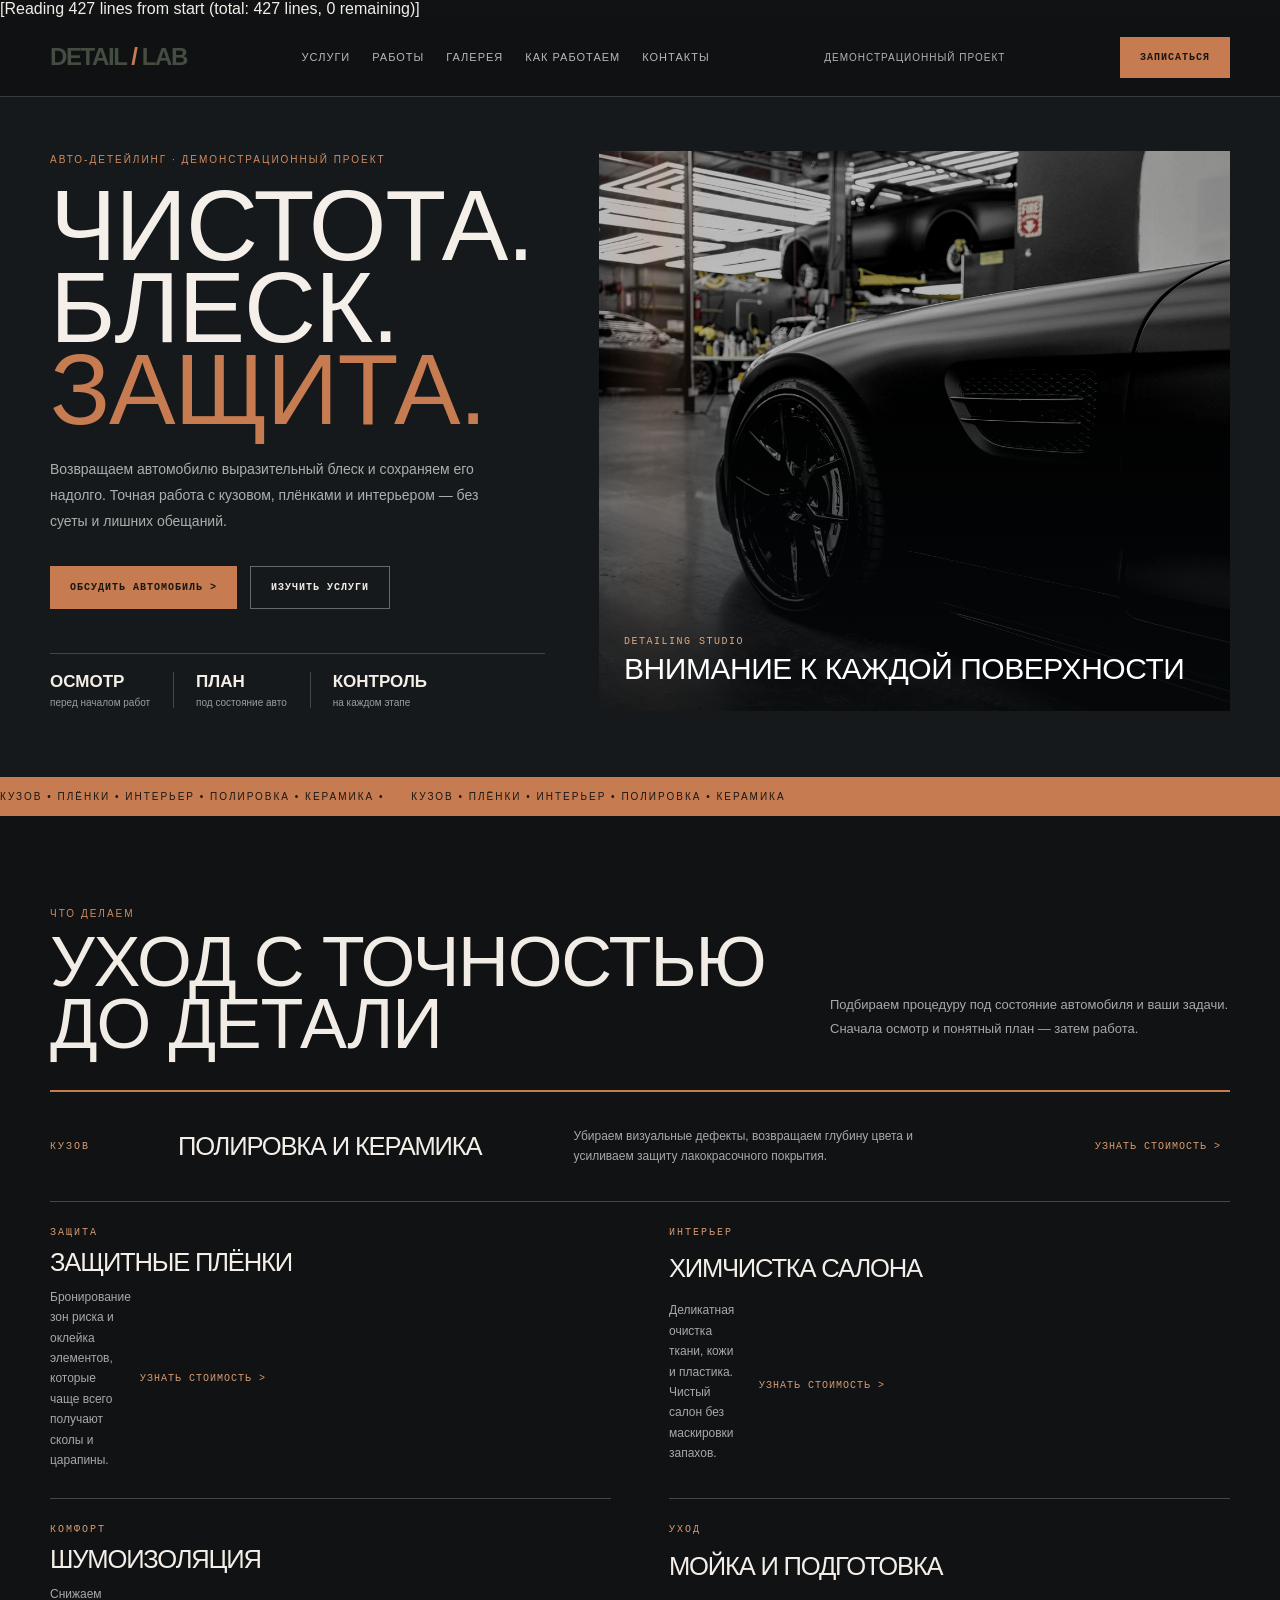
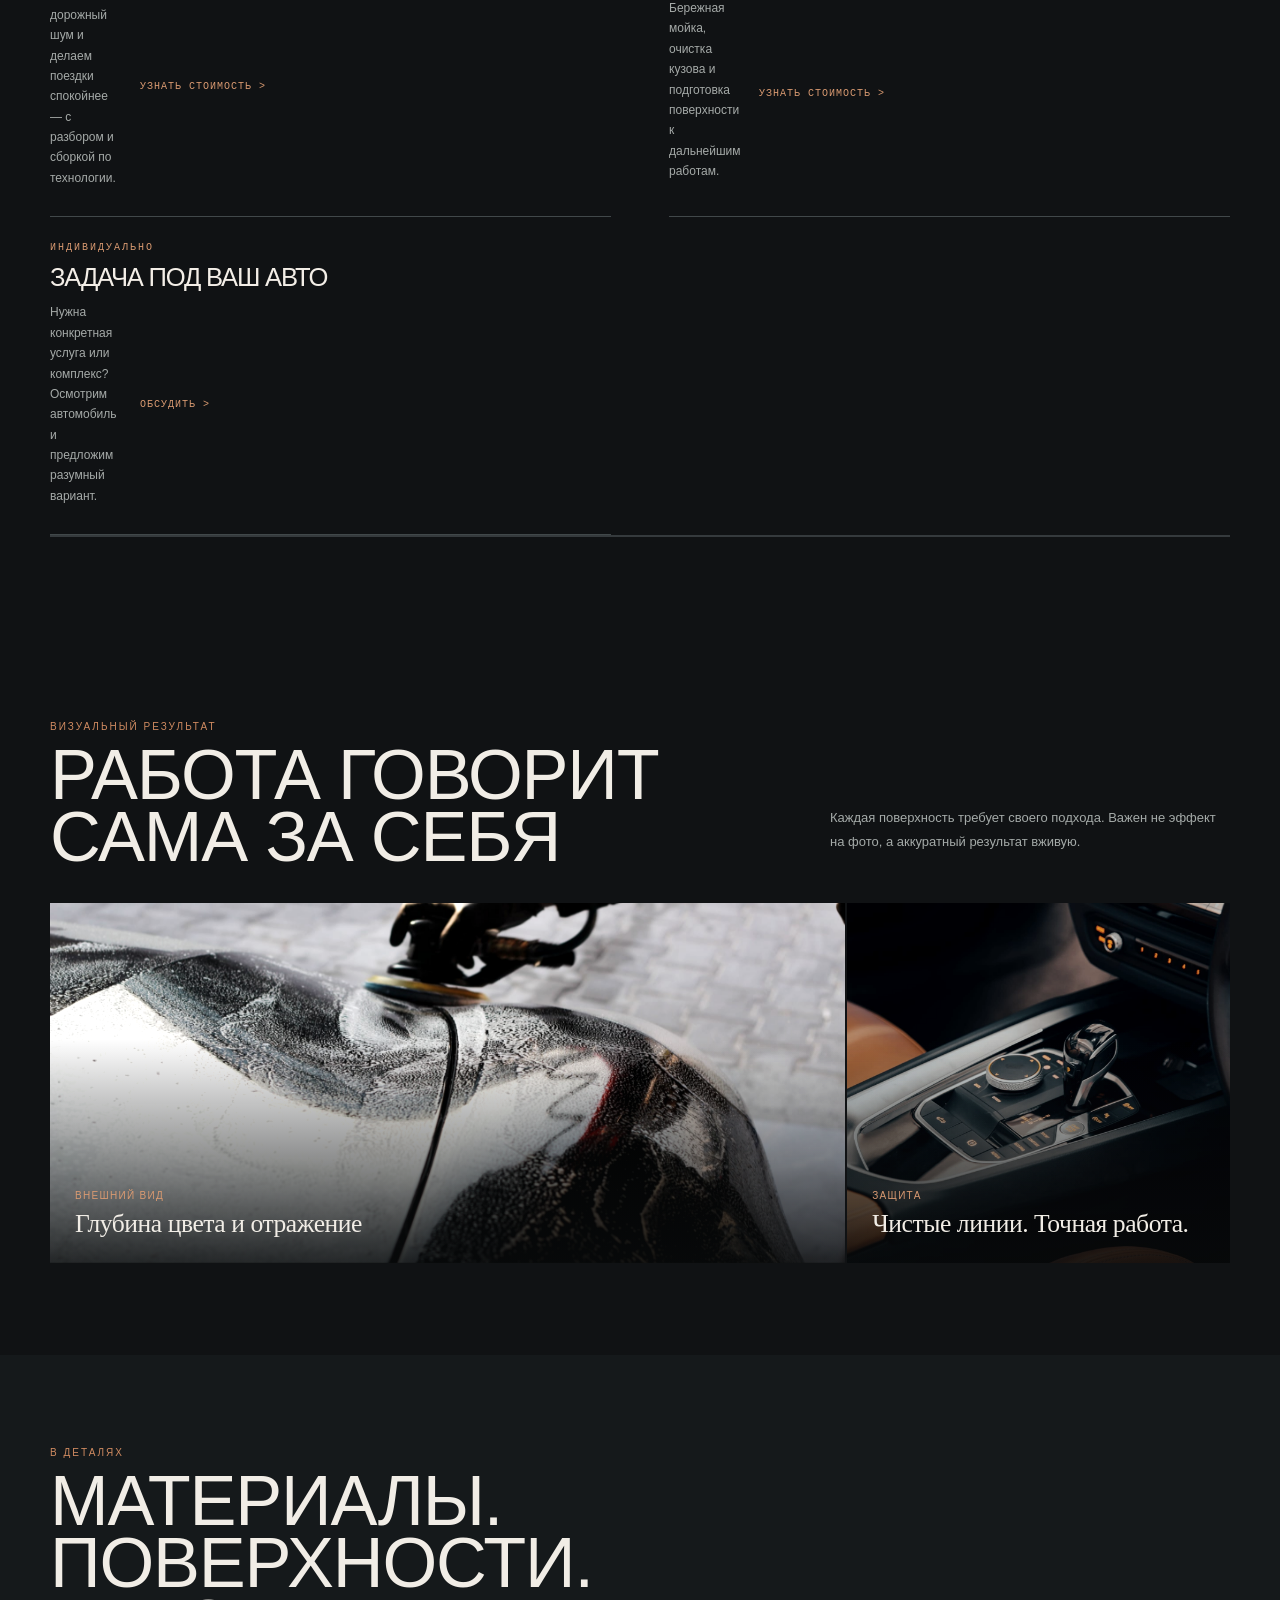
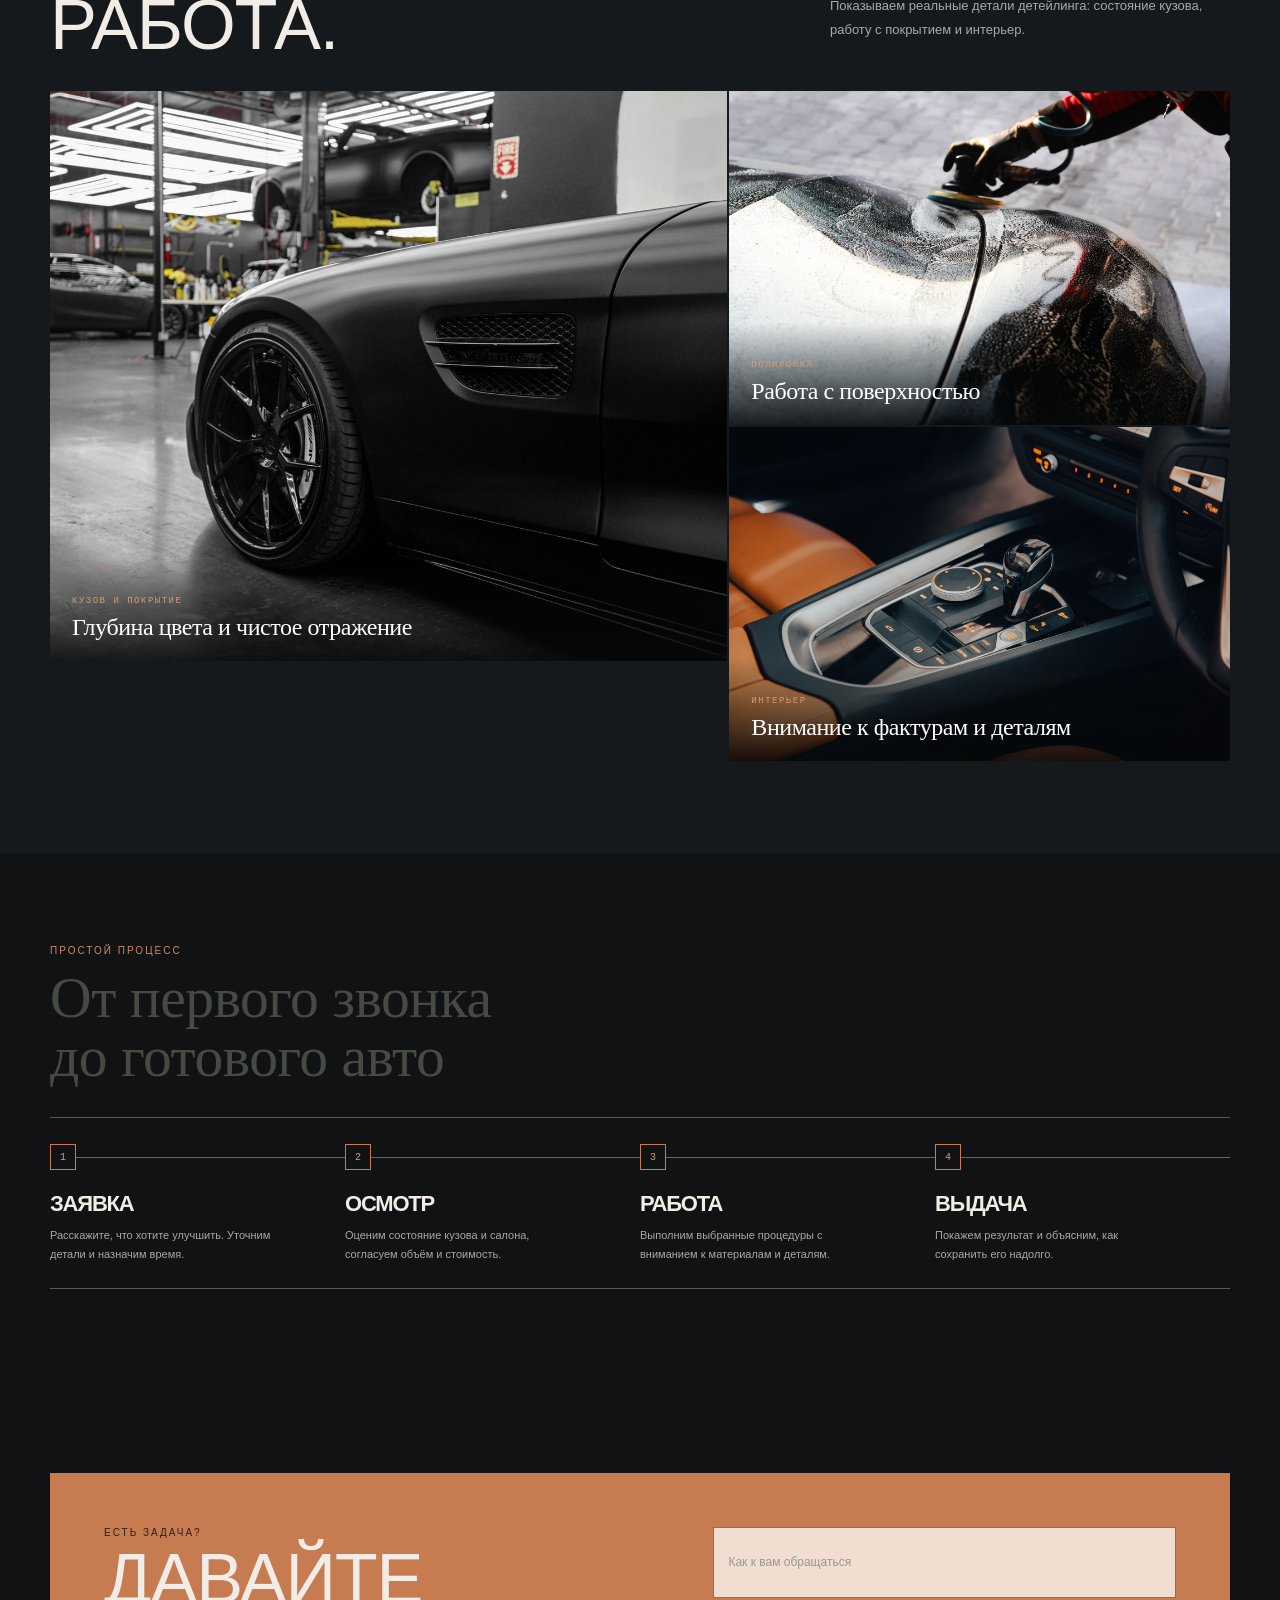
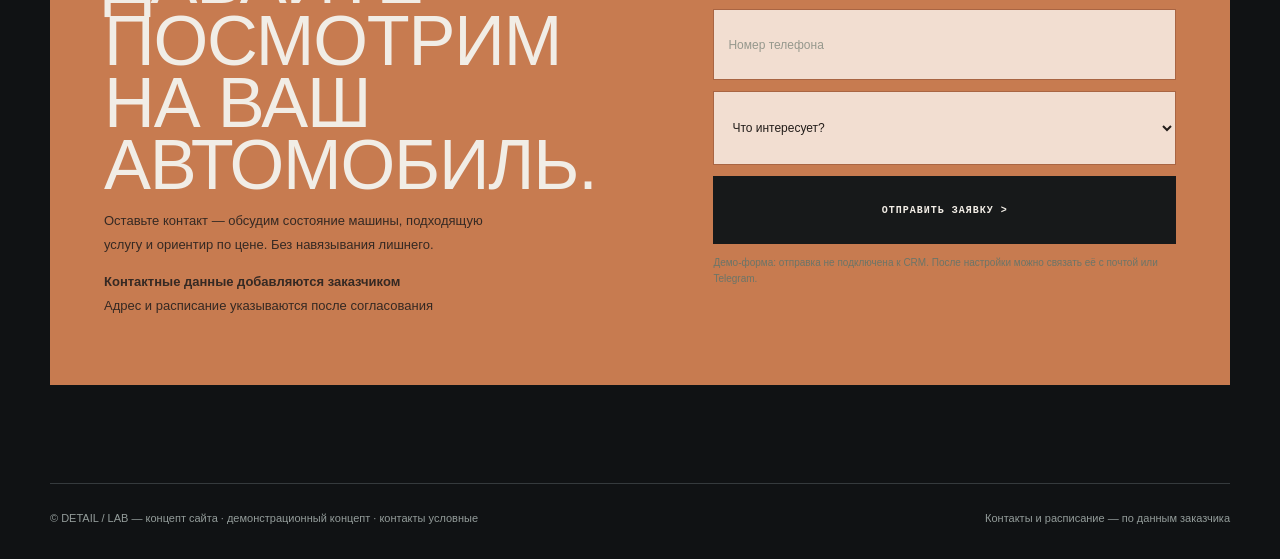
==== commit 66d8870c: "Give all five portfolio sites distinct visual systems, animations and hero video" ====
--- a/1-detail-lab/index.html
+++ b/1-detail-lab/index.html
@@ -1,3 +1,5 @@
+[Reading 427 lines from start (total: 427 lines, 0 remaining)]
+
 <!doctype html>
 <html lang="ru">
 <head>
@@ -269,12 +271,69 @@
  .step b{margin-bottom:10px}
 }
 
+/* DETAIL / LAB — industrial editorial, open service register */
+body{font-family:Arial,Helvetica,sans-serif}
+.brand{font-family:"Arial Narrow","Franklin Gothic Medium",Arial,sans-serif;font-stretch:condensed;letter-spacing:-1.4px}
+.hero h1,.section h2,.service h3,.step h3,.contact h2{font-family:"Arial Narrow","Franklin Gothic Medium",Arial,sans-serif;font-stretch:condensed;text-transform:uppercase;letter-spacing:-1.2px}
+.hero h1{font-size:clamp(56px,7.8vw,112px);line-height:.82;max-width:620px}
+.section h2{font-size:clamp(44px,5.5vw,72px);line-height:.88}
+.visual{position:relative;isolation:isolate;min-height:560px;overflow:hidden}
+.visual img{position:absolute;inset:0;width:100%;height:100%;object-fit:cover;z-index:0}
+.hero-video{position:absolute;inset:0;width:100%;height:100%;object-fit:cover;z-index:1;filter:brightness(.72) contrast(1.13) saturate(.64)}
+.visual:after{z-index:2;background:linear-gradient(0deg,rgba(6,9,11,.82),transparent 64%)}
+.visual-tag{z-index:3}
+.visual-tag b{font-family:"Arial Narrow","Franklin Gothic Medium",Arial,sans-serif;font-size:30px;text-transform:uppercase}
+.services{display:grid;grid-template-columns:repeat(2,minmax(0,1fr));gap:0 58px;border-top:2px solid #c77b50;background:transparent;border-bottom:2px solid #353a3d}
+.service{display:grid;grid-template-columns:72px minmax(0,1fr);grid-template-areas:"kind kind" "title title" "copy link";gap:12px 18px;min-height:0;padding:25px 0 28px;background:transparent;border:0;border-bottom:1px solid #41484a;box-shadow:none;transform:none;transition:padding .28s,color .25s}
+.service:before{display:none}
+.service:nth-child(1){grid-column:1/-1;display:grid;grid-template-columns:110px minmax(230px,.9fr) minmax(250px,1.2fr) 135px;grid-template-areas:"kind title copy link";align-items:center;padding:34px 0;background:transparent;border-bottom:1px solid #41484a}
+.service:hover{padding-left:12px;background:transparent;box-shadow:none;transform:none}
+.service .num{grid-area:kind;color:#d99a71;font:10px Consolas,monospace;letter-spacing:2px}
+.service h3{grid-area:title;margin:0;font-size:clamp(21px,2vw,29px);line-height:.98;color:#f3eee7}
+.service p{grid-area:copy;margin:0;max-width:390px;color:#a5aaa8;font-size:12px;line-height:1.7}
+.service a{grid-area:link;align-self:center;margin:0;padding:0;color:#d99a71;font:10px Consolas,monospace;letter-spacing:1px;white-space:nowrap}
+.service a:hover{color:#fff0e4}
+.service.reveal{opacity:0;transform:translateY(18px);transition:opacity .6s ease,transform .6s cubic-bezier(.2,.75,.2,1),padding .25s}
+.service.reveal.is-visible{opacity:1;transform:none}
+.process{position:relative;display:grid;grid-template-columns:repeat(4,minmax(0,1fr));border:0;border-top:1px solid #555b5c;border-bottom:1px solid #555b5c;background:transparent;gap:0}
+.process:before{content:"";position:absolute;left:0;right:0;top:39px;height:1px;background:#c77b50;opacity:.7}
+.step{position:relative;padding:0 22px 24px 0;border:0!important;background:transparent}
+.step b{position:relative;z-index:1;display:grid;place-items:center;width:26px;height:26px;border:1px solid #c77b50;background:#101214;color:#d99a71;font:10px Consolas,monospace;margin:26px 0 21px}
+.step h3{margin:0 0 9px;color:#f1ede6;font:700 22px "Arial Narrow","Franklin Gothic Medium",Arial,sans-serif}
+.step p{margin:0;max-width:230px;color:#a5aaa8;font-size:11px;line-height:1.7}
+@media(max-width:900px){
+ .services{grid-template-columns:1fr;gap:0}
+ .service:nth-child(1){grid-template-columns:90px 1fr;grid-template-areas:"kind title" "copy copy" "link link";gap:12px 16px}
+ .service:nth-child(1) p{grid-column:1/-1}
+ .process{grid-template-columns:repeat(2,minmax(0,1fr))}
+ .process:before{display:none}
+ .step{padding:16px 15px 22px 0;border-bottom:1px solid #42494b!important}
+ .step:nth-child(even){padding-left:20px;border-left:1px solid #42494b!important}
+ .step b{margin:0 0 17px}
+}
+@media(max-width:500px){
+ .hero h1{font-size:56px;line-height:.88}
+ .visual,.visual img,.hero-video{min-height:310px}
+ .service{padding:20px 0;grid-template-columns:1fr}
+ .service:nth-child(1){grid-template-columns:1fr;grid-template-areas:"kind" "title" "copy" "link";padding:25px 0}
+ .service h3{font-size:24px}
+ .process{grid-template-columns:1fr}
+ .step,.step:nth-child(even){padding:18px 0;border-left:0!important}
+ .step b{margin-bottom:12px}
+}
+@keyframes detailScan{0%{transform:translateX(-130%) skewX(-12deg);opacity:0}20%{opacity:.65}55%{opacity:.25}100%{transform:translateX(450%) skewX(-12deg);opacity:0}}
+.visual:before{content:"";position:absolute;z-index:2;top:-20%;bottom:-20%;left:0;width:18%;background:linear-gradient(90deg,transparent,rgba(215,149,107,.18),transparent);pointer-events:none;animation:detailScan 8s ease-in-out infinite}
+.service:after{content:"";position:absolute;left:0;right:100%;bottom:0;height:1px;background:#c77b50;transition:right .4s ease}
+.service:hover:after{right:0}
+@media(prefers-reduced-motion:reduce){.visual:before{animation:none}.service,.service.reveal{opacity:1;transform:none;transition:none}}
+
 </style>
 </head>
 <body>
 <header class="top"><div class="wrap nav"><a class="brand" href="#top" aria-label="DETAIL LAB — наверх">DETAIL<span> / </span>LAB</a><nav class="links" aria-label="Основная навигация"><a href="#services">Услуги</a><a href="#works">Работы</a><a href="#gallery">Галерея</a><a href="#process">Как работаем</a><a href="#contact">Контакты</a></nav><span class="phone">Демонстрационный проект</span><a class="btn" href="#contact">Записаться</a></div></header>
 <main>
-<section class="hero" id="top"><div class="wrap hero-grid"><div><div class="eyebrow">Авто-детейлинг · демонстрационный проект</div><h1>Чистота.<br>Блеск.<br><em>Защита.</em></h1><p class="lead">Возвращаем автомобилю выразительный блеск и сохраняем его надолго. Точная работа с кузовом, плёнками и интерьером — без суеты и лишних обещаний.</p><div class="actions"><a class="btn" href="#contact">Обсудить автомобиль ></a><a class="btn ghost" href="#services">Изучить услуги</a></div><div class="stats"><div class="stat"><strong>Осмотр</strong><small>перед началом работ</small></div><div class="stat"><strong>План</strong><small>под состояние авто</small></div><div class="stat"><strong>Контроль</strong><small>на каждом этапе</small></div></div></div><div class="visual"><img src="./assets/detailing-main.jpg" alt="Полировка лакокрасочного покрытия автомобиля"><div class="visual-tag">DETAILING STUDIO<b>Внимание к каждой поверхности</b></div></div></div></section>
+<section class="hero" id="top"><div class="wrap hero-grid"><div><div class="eyebrow">Авто-детейлинг · демонстрационный проект</div><h1>Чистота.<br>Блеск.<br><em>Защита.</em></h1><p class="lead">Возвращаем автомобилю выразительный блеск и сохраняем его надолго. Точная работа с кузовом, плёнками и интерьером — без суеты и лишних обещаний.</p><div class="actions"><a class="btn" href="#contact">Обсудить автомобиль ></a><a class="btn ghost" href="#services">Изучить услуги</a></div><div class="stats"><div class="stat"><strong>Осмотр</strong><small>перед началом работ</small></div><div class="stat"><strong>План</strong><small>под состояние авто</small></div><div class="stat"><strong>Контроль</strong><small>на каждом этапе</small></div></div></div><div class="visual"><img src="./assets/detailing-main.jpg" alt="Полировка лакокрасочного покрытия автомобиля">
+<video class="hero-video" autoplay muted loop playsinline preload="metadata" poster="./assets/detailing-main.jpg" aria-hidden="true"><source src="https://videos.pexels.com/video-files/6159290/6159290-hd_1920_1080_30fps.mp4" type="video/mp4"></video><div class="visual-tag">DETAILING STUDIO<b>Внимание к каждой поверхности</b></div></div></div></section>
 <div class="ticker">КУЗОВ • ПЛЁНКИ • ИНТЕРЬЕР • ПОЛИРОВКА • КЕРАМИКА • <span>КУЗОВ • ПЛЁНКИ • ИНТЕРЬЕР • ПОЛИРОВКА • КЕРАМИКА</span></div>
 <section class="section" id="services"><div class="wrap"><div class="section-head"><div><div class="eyebrow">Что делаем</div><h2>Уход с точностью<br>до детали</h2></div><p>Подбираем процедуру под состояние автомобиля и ваши задачи. Сначала осмотр и понятный план — затем работа.</p></div><div class="services"><article class="service"><span class="num">КУЗОВ</span><h3>Полировка и керамика</h3><p>Убираем визуальные дефекты, возвращаем глубину цвета и усиливаем защиту лакокрасочного покрытия.</p><a href="#contact">Узнать стоимость ></a></article><article class="service"><span class="num">ЗАЩИТА</span><h3>Защитные плёнки</h3><p>Бронирование зон риска и оклейка элементов, которые чаще всего получают сколы и царапины.</p><a href="#contact">Узнать стоимость ></a></article><article class="service"><span class="num">ИНТЕРЬЕР</span><h3>Химчистка салона</h3><p>Деликатная очистка ткани, кожи и пластика. Чистый салон без маскировки запахов.</p><a href="#contact">Узнать стоимость ></a></article><article class="service"><span class="num">КОМФОРТ</span><h3>Шумоизоляция</h3><p>Снижаем дорожный шум и делаем поездки спокойнее — с разбором и сборкой по технологии.</p><a href="#contact">Узнать стоимость ></a></article><article class="service"><span class="num">УХОД</span><h3>Мойка и подготовка</h3><p>Бережная мойка, очистка кузова и подготовка поверхности к дальнейшим работам.</p><a href="#contact">Узнать стоимость ></a></article><article class="service"><span class="num">ИНДИВИДУАЛЬНО</span><h3>Задача под ваш авто</h3><p>Нужна конкретная услуга или комплекс? Осмотрим автомобиль и предложим разумный вариант.</p><a href="#contact">Обсудить ></a></article></div></div></section>
 <section class="section" id="works"><div class="wrap"><div class="section-head"><div><div class="eyebrow">Визуальный результат</div><h2>Работа говорит<br>сама за себя</h2></div><p>Каждая поверхность требует своего подхода. Важен не эффект на фото, а аккуратный результат вживую.</p></div><div class="work-grid"><div class="work"><img src="./assets/detailing-car.jpg" alt="Автомобиль после детейлинга"><div class="work-label"><small>ВНЕШНИЙ ВИД</small><h3>Глубина цвета и отражение</h3></div></div><div class="work"><img src="./assets/detailing-interior.jpg" alt="Кожаный салон автомобиля после ухода"><div class="work-label"><small>ЗАЩИТА</small><h3>Чистые линии. Точная работа.</h3></div></div></div></div></section>
@@ -353,4 +412,18 @@
 
 
 </script>
-</body></html>+</body></html>
+<style>
+@media(max-width:500px){
+ .nav{gap:8px}.brand{font-size:18px;white-space:nowrap}
+ .nav .btn{padding:10px 8px;font-size:8px;letter-spacing:.4px;white-space:nowrap}
+ .lead{max-width:100%;width:100%;overflow-wrap:anywhere}
+}
+.reveal,.reveal.is-visible,.service.reveal{opacity:1;transform:none}
+@media(prefers-reduced-motion:reduce){.hero-video{display:none!important}}
+</style>
+<style>
+@media(max-width:500px){.nav{display:grid;grid-template-columns:minmax(0,1fr) 104px;gap:8px}.nav .brand{grid-column:1}.nav .btn{grid-column:2;width:104px;max-width:104px;padding:9px 6px;font-size:8px;text-align:center}.phone{display:none}.links{display:none}}
+@media(prefers-reduced-motion:reduce){.hero-video{display:none!important}}
+</style>
+<style>@media(max-width:500px){.nav .btn{display:none}}</style>
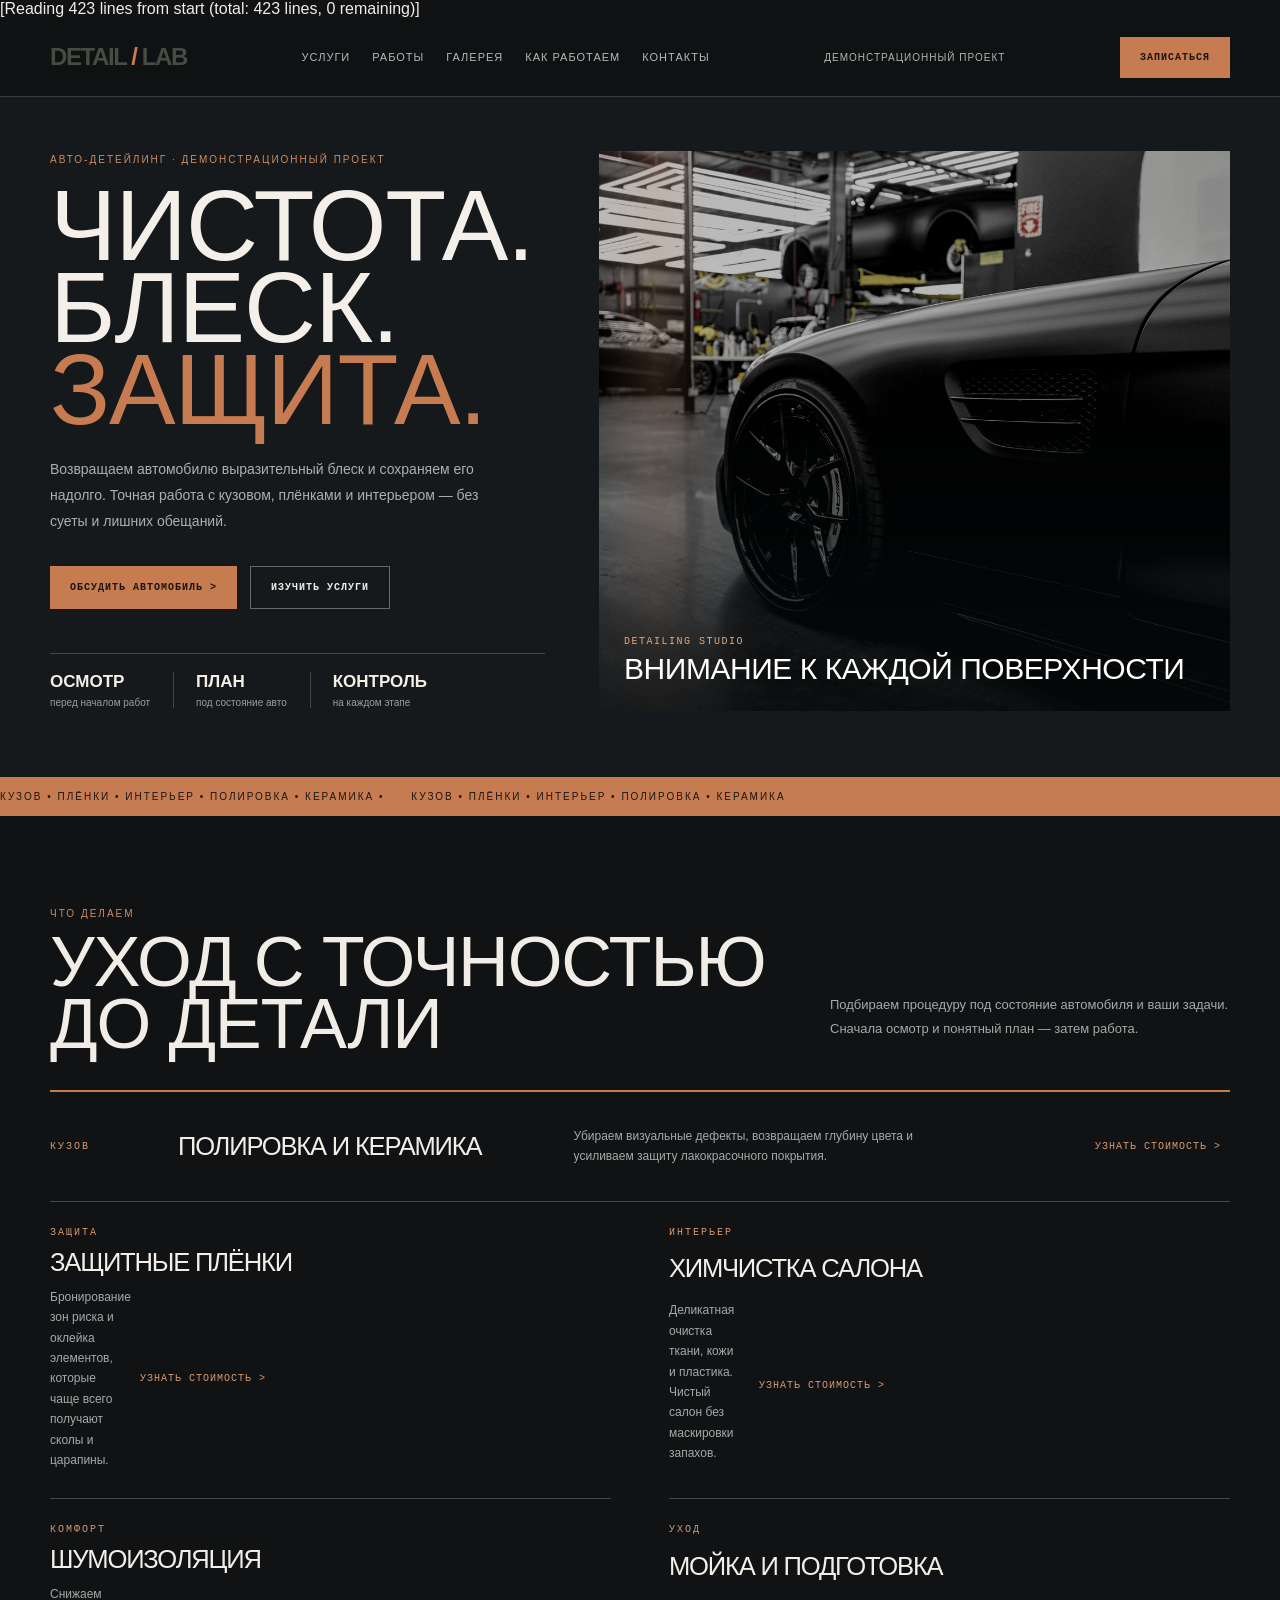
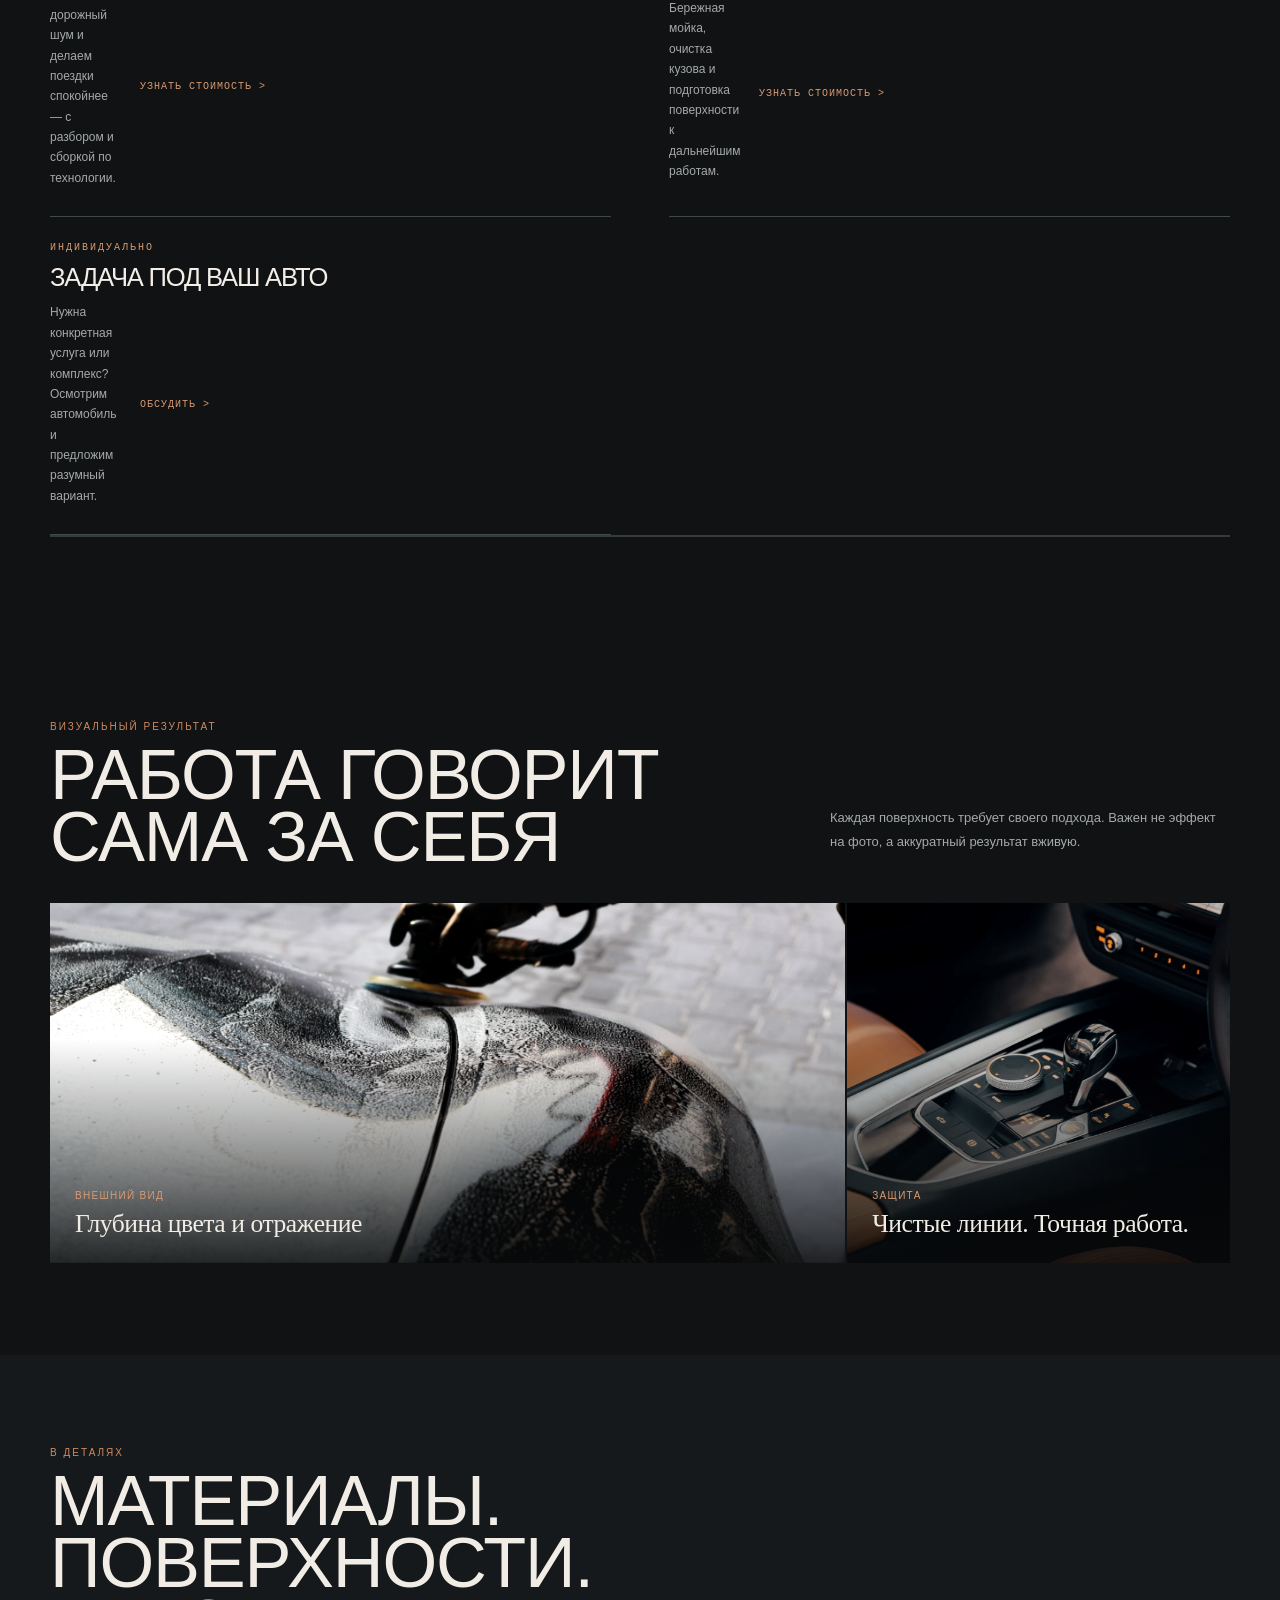
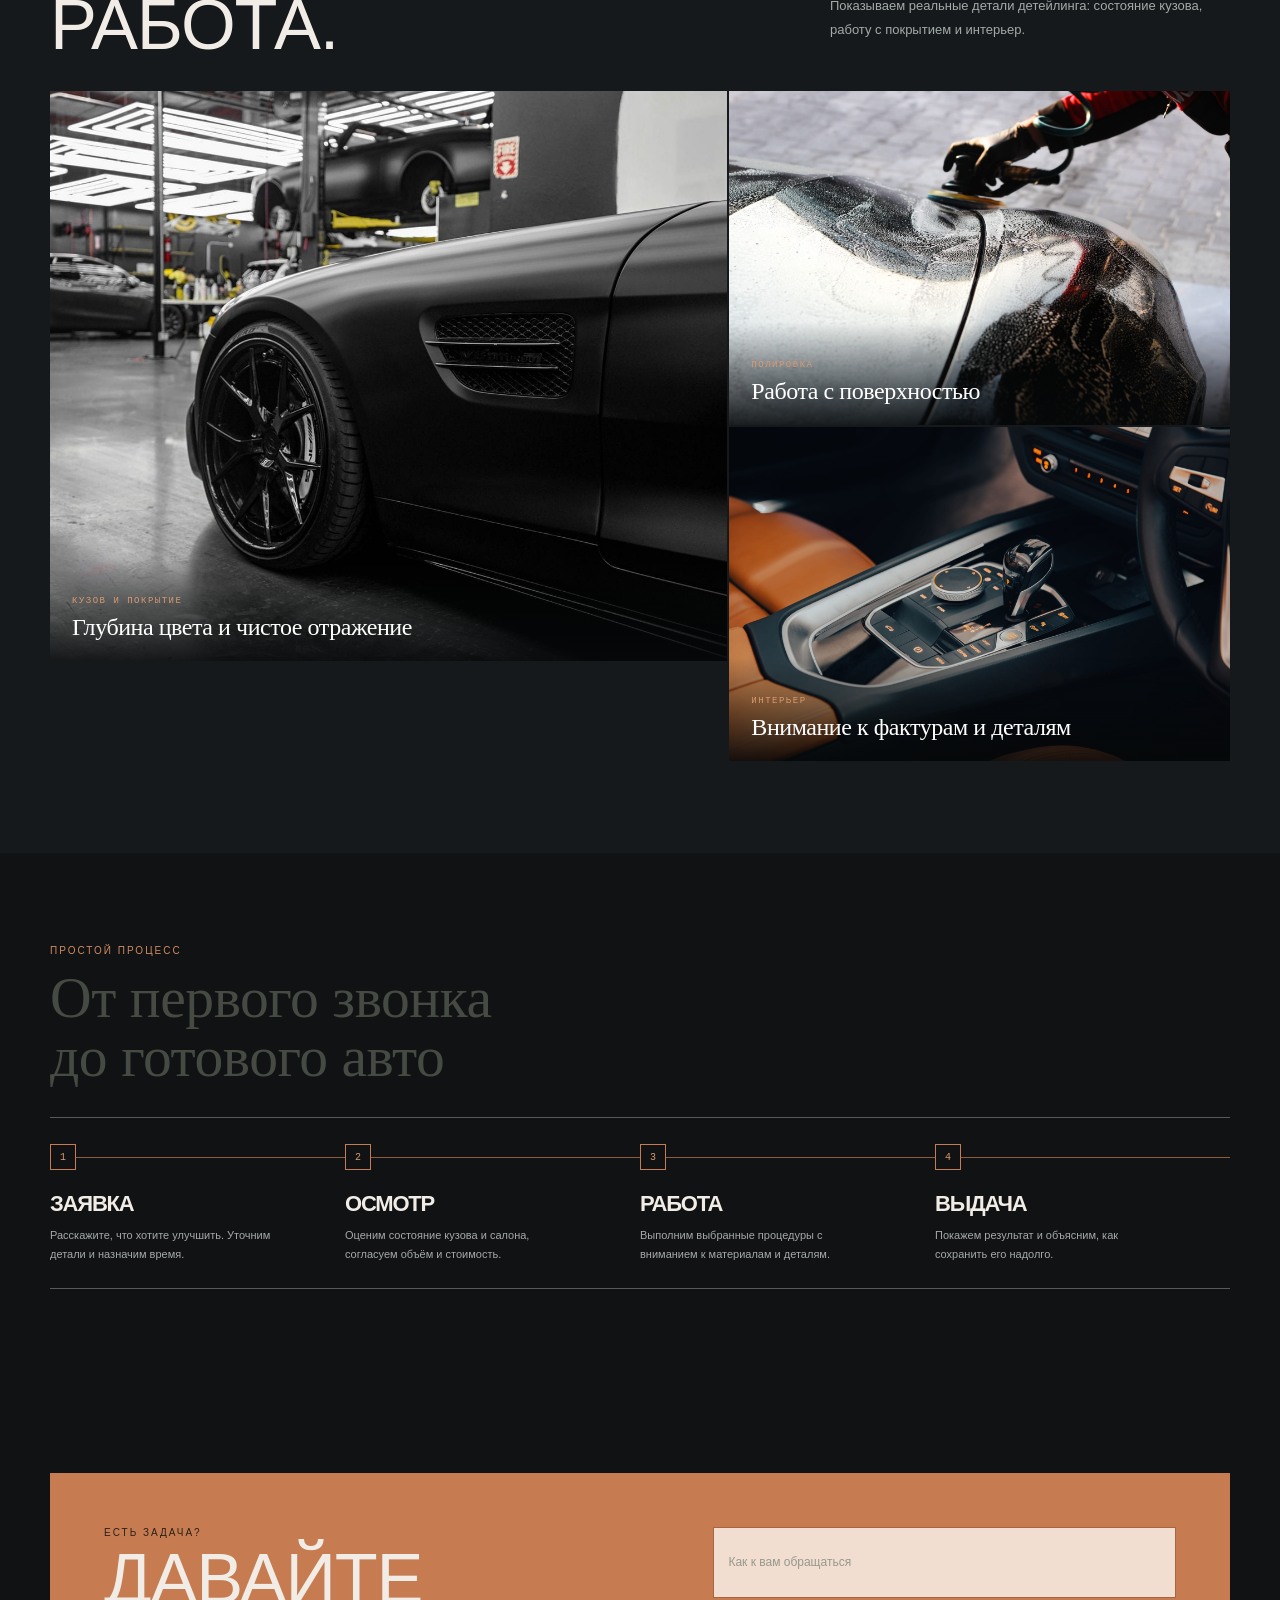
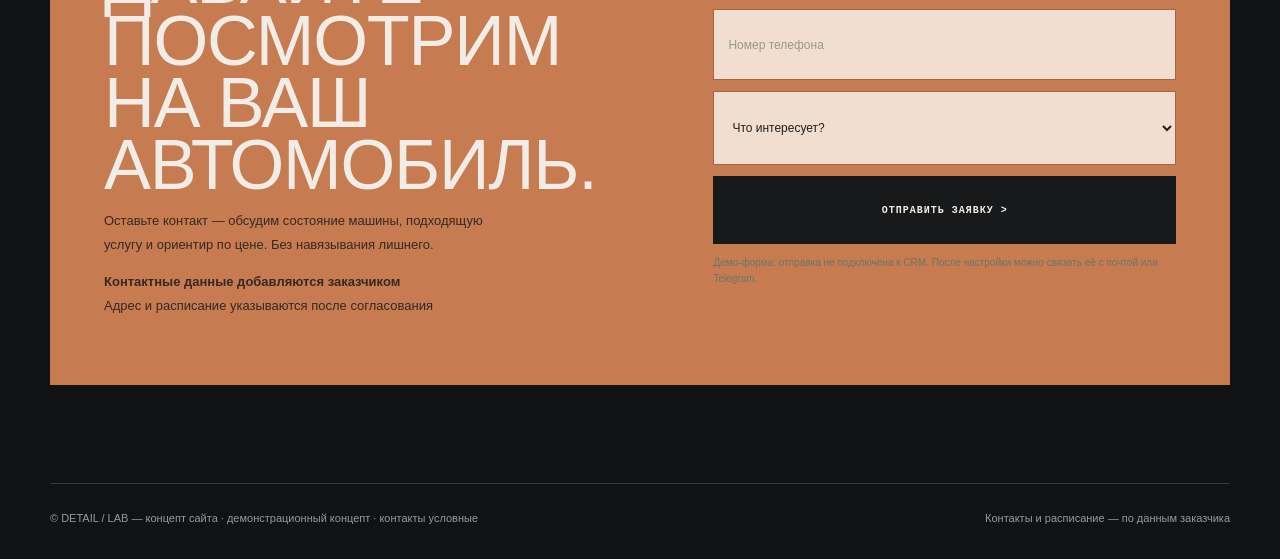
==== commit b7f3bfb4: "Clean DETAIL HTML and update verified video source notes" ====
--- a/1-detail-lab/index.html
+++ b/1-detail-lab/index.html
@@ -1,4 +1,4 @@
-[Reading 427 lines from start (total: 427 lines, 0 remaining)]
+[Reading 423 lines from start (total: 423 lines, 0 remaining)]
 
 <!doctype html>
 <html lang="ru">
@@ -328,6 +328,16 @@
 @media(prefers-reduced-motion:reduce){.visual:before{animation:none}.service,.service.reveal{opacity:1;transform:none;transition:none}}
 
 </style>
+<style id="detail-mobile-fixes">
+@media(max-width:500px){
+ .nav{gap:8px;grid-template-columns:minmax(0,1fr) 104px}
+ .brand{font-size:18px;white-space:nowrap}
+ .nav .btn{display:none}
+ .phone,.links{display:none}
+ .lead{max-width:100%;width:100%;overflow-wrap:anywhere}
+}
+@media(prefers-reduced-motion:reduce){.hero-video{display:none!important}}
+</style>
 </head>
 <body>
 <header class="top"><div class="wrap nav"><a class="brand" href="#top" aria-label="DETAIL LAB — наверх">DETAIL<span> / </span>LAB</a><nav class="links" aria-label="Основная навигация"><a href="#services">Услуги</a><a href="#works">Работы</a><a href="#gallery">Галерея</a><a href="#process">Как работаем</a><a href="#contact">Контакты</a></nav><span class="phone">Демонстрационный проект</span><a class="btn" href="#contact">Записаться</a></div></header>
@@ -412,18 +422,4 @@
 
 
 </script>
-</body></html>
-<style>
-@media(max-width:500px){
- .nav{gap:8px}.brand{font-size:18px;white-space:nowrap}
- .nav .btn{padding:10px 8px;font-size:8px;letter-spacing:.4px;white-space:nowrap}
- .lead{max-width:100%;width:100%;overflow-wrap:anywhere}
-}
-.reveal,.reveal.is-visible,.service.reveal{opacity:1;transform:none}
-@media(prefers-reduced-motion:reduce){.hero-video{display:none!important}}
-</style>
-<style>
-@media(max-width:500px){.nav{display:grid;grid-template-columns:minmax(0,1fr) 104px;gap:8px}.nav .brand{grid-column:1}.nav .btn{grid-column:2;width:104px;max-width:104px;padding:9px 6px;font-size:8px;text-align:center}.phone{display:none}.links{display:none}}
-@media(prefers-reduced-motion:reduce){.hero-video{display:none!important}}
-</style>
-<style>@media(max-width:500px){.nav .btn{display:none}}</style>+</body></html>
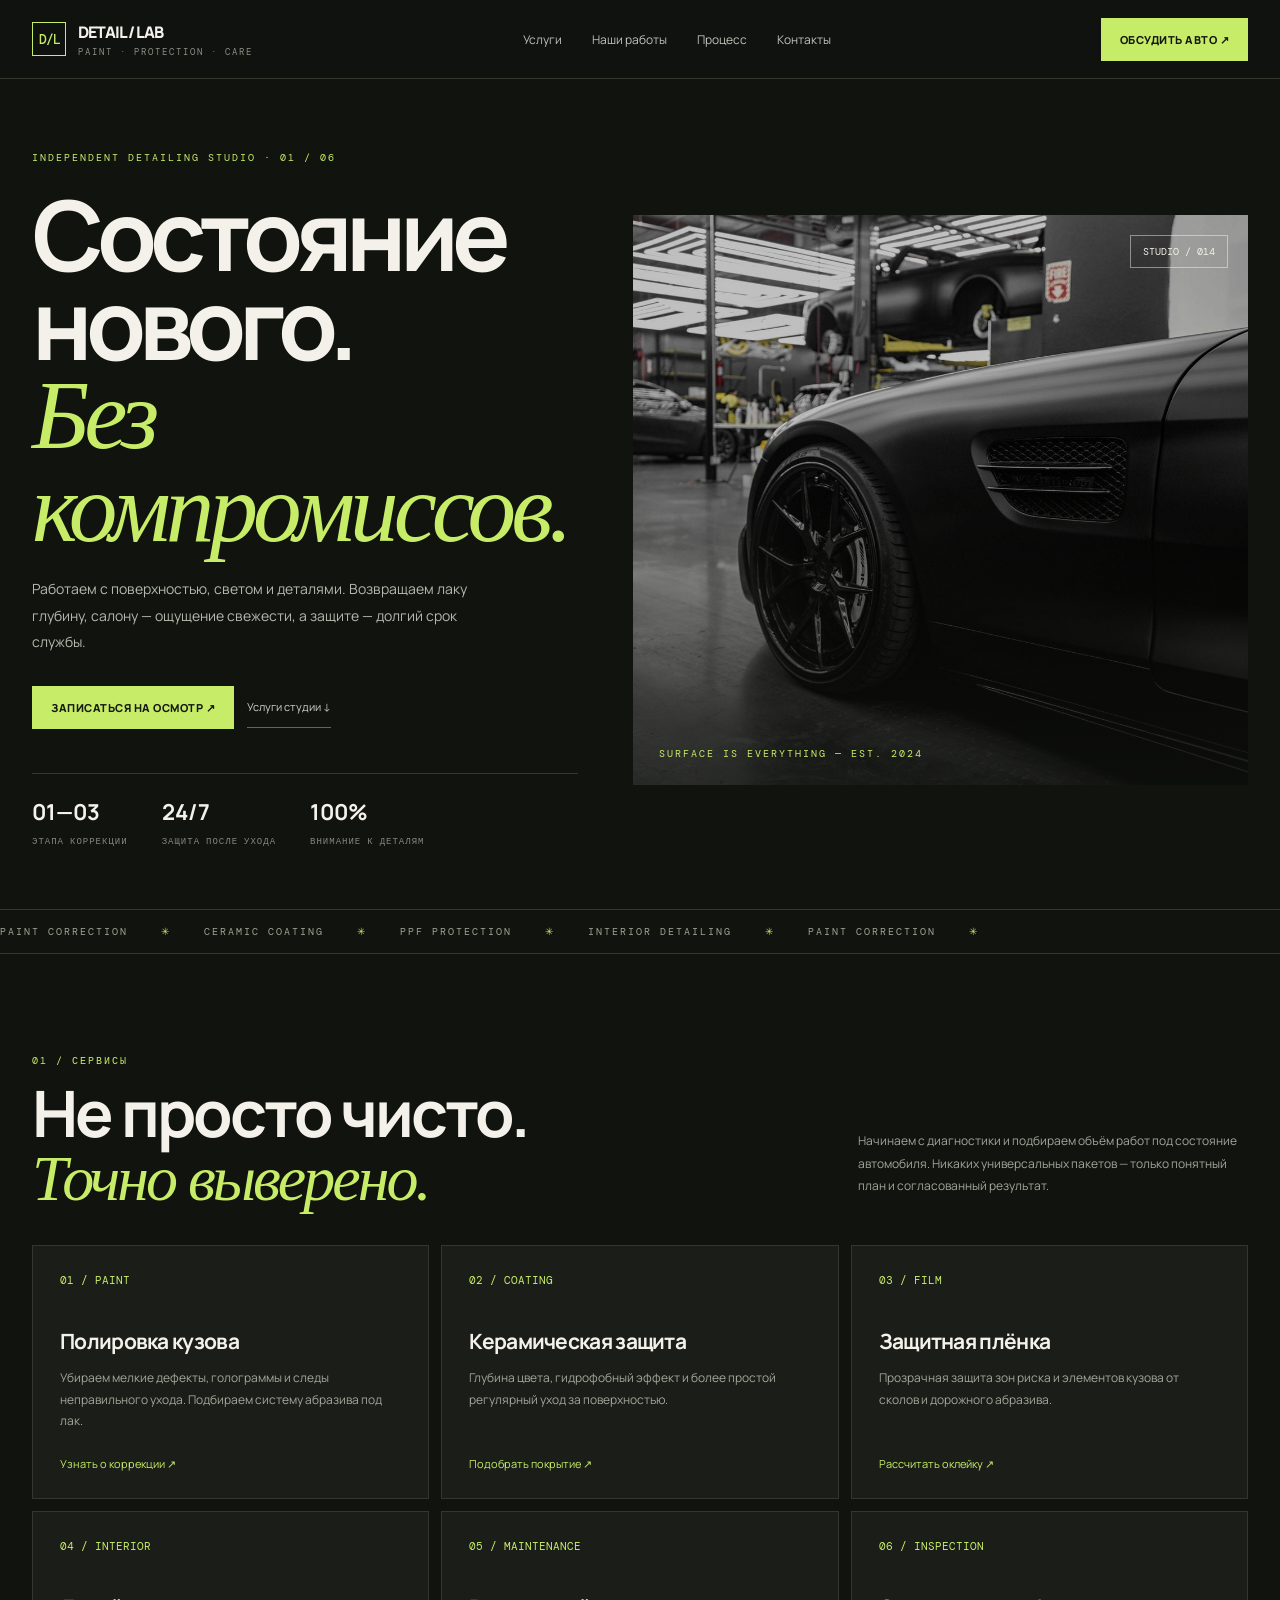
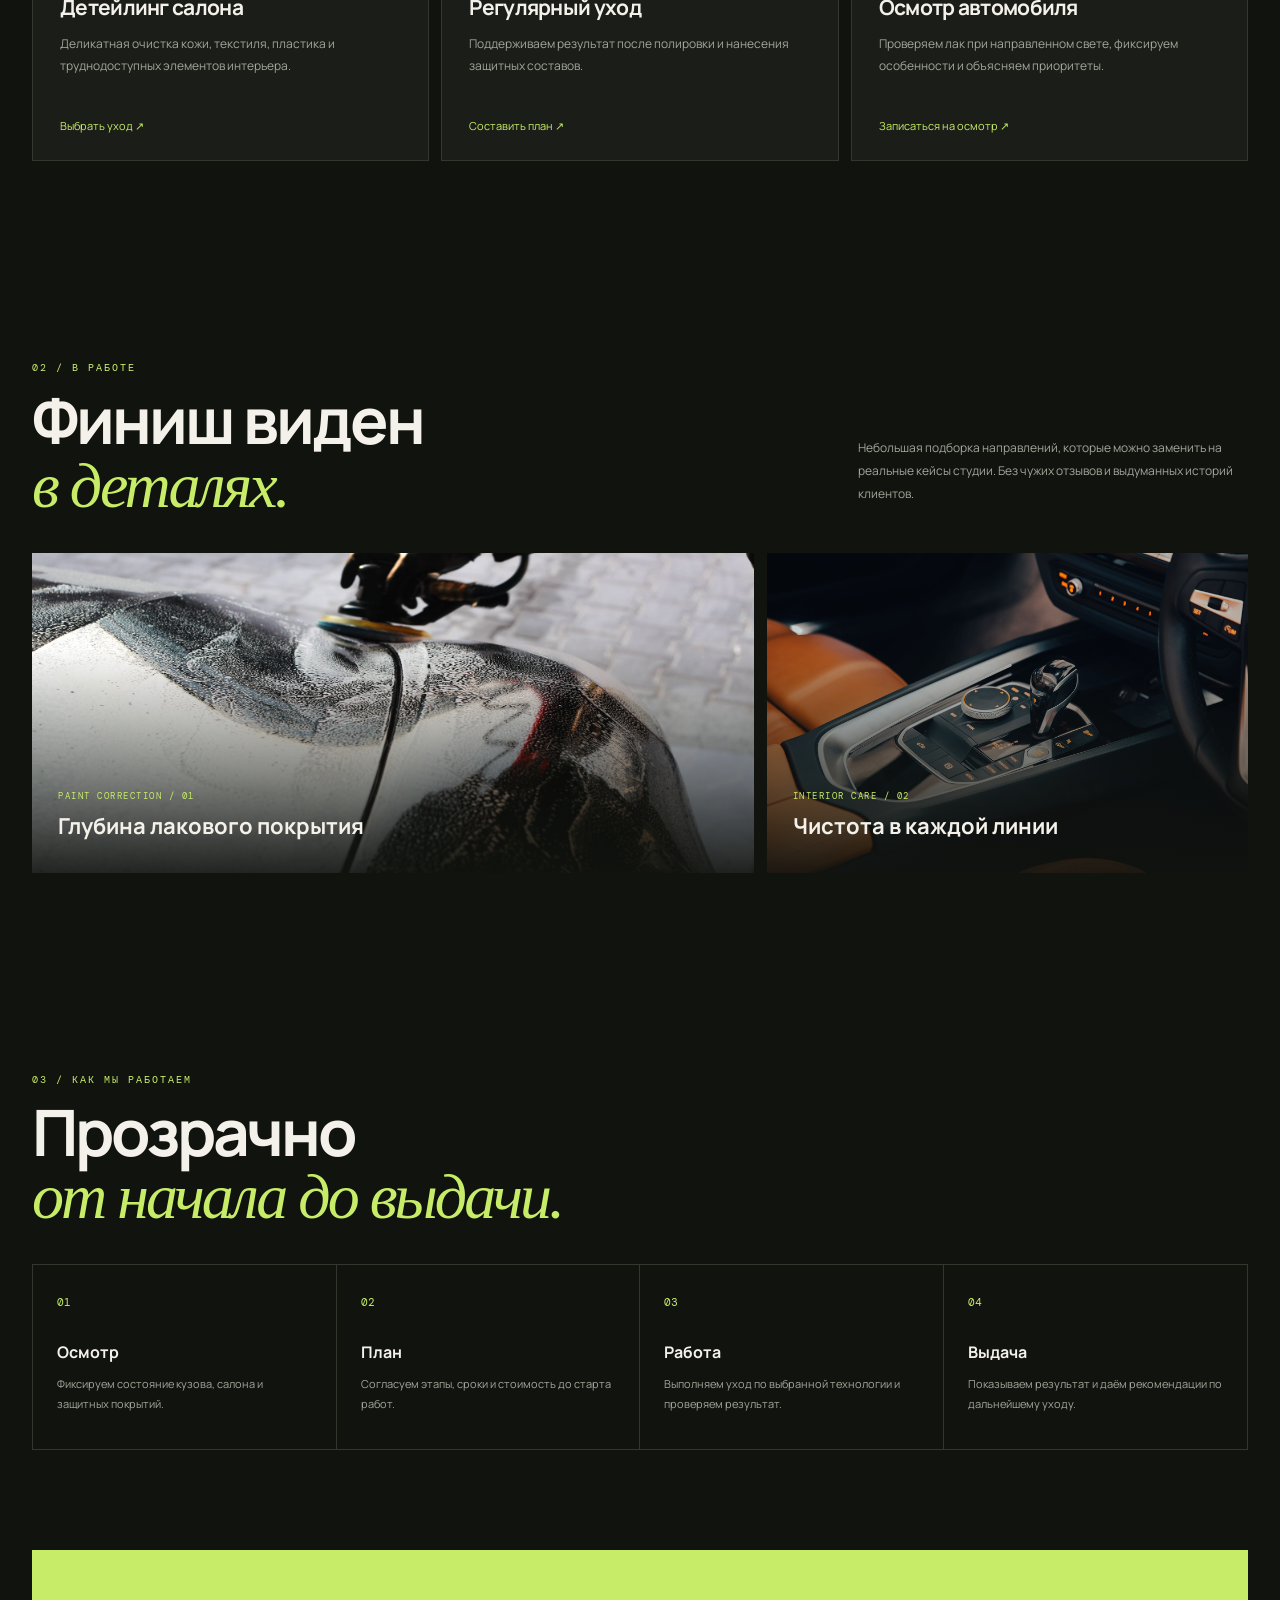
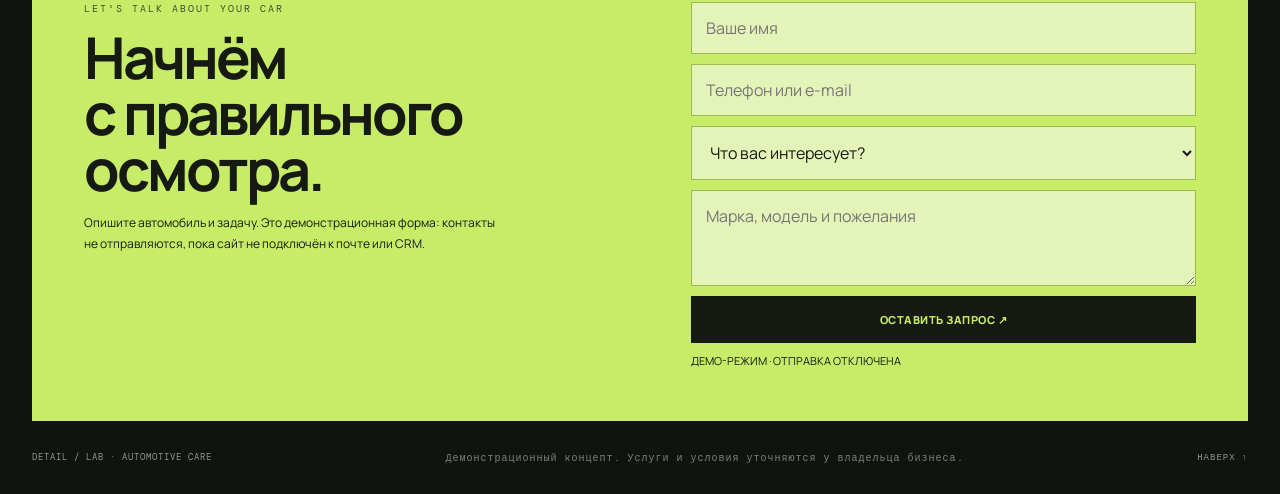
==== commit 2766d1d2: "Redesign DETAIL / LAB with distinct premium detailing direction" ====
--- a/1-detail-lab/index.html
+++ b/1-detail-lab/index.html
@@ -1,425 +1,17 @@
-[Reading 423 lines from start (total: 423 lines, 0 remaining)]
-
 <!doctype html>
-<html lang="ru">
-<head>
-<meta charset="utf-8"><meta name="viewport" content="width=device-width,initial-scale=1">
-<title>DETAIL / LAB — концепт сайта детейлинг-студии</title>
-<meta name="description" content="Детейлинг автомобиля: полировка кузова, керамическая защита, плёнки и уход за интерьером. Обсудите задачу и получите план работ.">
-<meta name="theme-color" content="#f4f0e8">
-<link rel="icon" type="image/svg+xml" href="favicon.svg">
-<style>
-
-:root{--bg:#10110f;--panel:#191b18;--ink:#f2f2ed;--muted:#a4a69e;--acid:#d5ff48;--line:#343630}
-*{box-sizing:border-box}html{scroll-behavior:smooth}body{margin:0;background:var(--bg);color:var(--ink);font-family:Candara,Arial,sans-serif}a{color:inherit;text-decoration:none}button,input,select,textarea{font:inherit}.wrap{width:min(1180px,calc(100% - 44px));margin:auto}.top{border-bottom:1px solid var(--line);position:sticky;top:0;background:#10110feF;backdrop-filter:blur(12px);z-index:5}.nav{height:76px;display:flex;align-items:center;justify-content:space-between;gap:24px}.brand{font-weight:800;letter-spacing:-1px;font-size:21px}.brand span{color:var(--acid)}.links{display:flex;gap:26px;color:#c5c7bf;font-size:13px}.phone{font-size:14px;font-weight:700}.btn{display:inline-flex;align-items:center;justify-content:center;padding:14px 20px;background:var(--acid);color:#151711;font-weight:800;border:0;border-radius:4px;cursor:pointer;transition:transform .2s,background .2s}.btn:hover{transform:translateY(-2px);background:#e2ff80}.btn.ghost{background:transparent;color:var(--ink);border:1px solid #55584e}.hero{padding:68px 0 54px}.eyebrow{font-size:11px;letter-spacing:2px;text-transform:uppercase;color:var(--acid);font-weight:800}.hero-grid{display:grid;grid-template-columns:1.05fr .95fr;gap:44px;align-items:center}.hero h1{font-size:clamp(44px,6.7vw,82px);line-height:.99;letter-spacing:-5px;margin:18px 0 24px}.hero h1 em{font-style:normal;color:var(--acid)}.lead{max-width:510px;color:var(--muted);line-height:1.8;font-size:15px}.actions{display:flex;gap:12px;flex-wrap:wrap;margin:30px 0}.stats{display:flex;gap:30px;margin-top:40px}.stat strong{font-size:25px;display:block}.stat small{font-size:11px;color:var(--muted)}.visual{min-height:460px;position:relative;overflow:hidden;background:#22251f;border-radius:6px}.visual img{width:100%;height:100%;min-height:460px;object-fit:cover;display:block;filter:brightness(.8)}.visual:after{content:"";position:absolute;inset:0;background:linear-gradient(0deg,#10110f9c,transparent 55%)}.visual-tag{position:absolute;z-index:1;bottom:22px;left:22px;font-size:12px;letter-spacing:1px}.visual-tag b{display:block;font-size:22px;letter-spacing:-.5px;margin-top:7px}.ticker{border-block:1px solid var(--line);padding:16px 0;color:var(--acid);font-size:11px;letter-spacing:2px;overflow:hidden;white-space:nowrap}.ticker span{margin:0 22px}.section{padding:86px 0}.section-head{display:flex;align-items:end;justify-content:space-between;gap:20px;margin-bottom:32px}.section h2{font-size:clamp(32px,4vw,50px);letter-spacing:-2px;margin:12px 0 0}.section-head p{max-width:400px;color:var(--muted);font-size:13px;line-height:1.8}.services{display:grid;grid-template-columns:repeat(3,1fr);gap:12px}.service{padding:26px;background:var(--panel);border:1px solid var(--line);min-height:230px;display:flex;flex-direction:column;transition:border-color .2s,transform .2s}.service:hover{border-color:var(--acid);transform:translateY(-3px)}.num{color:var(--acid);font-size:12px}.service h3{font-size:21px;margin:36px 0 10px}.service p{font-size:13px;color:var(--muted);line-height:1.7;margin:0}.service a{margin-top:auto;padding-top:24px;color:var(--acid);font-size:12px;font-weight:800}.work-grid{display:grid;grid-template-columns:1.2fr .8fr;gap:12px}.work{position:relative;min-height:300px;overflow:hidden;background:#292b26}.work img{width:100%;height:100%;position:absolute;inset:0;object-fit:cover;transition:transform .5s}.work:hover img{transform:scale(1.4)}.work:after{content:"";position:absolute;inset:0;background:linear-gradient(0deg,#10110fe8,transparent 65%)}.work-label{position:absolute;bottom:22px;left:24px;z-index:1}.work-label small{color:var(--acid);letter-spacing:1px}.work-label h3{margin:8px 0 0;font-size:24px}.process{display:grid;grid-template-columns:repeat(4,1fr);border:1px solid var(--line)}.step{padding:24px;border-right:1px solid var(--line)}.step:last-child{border:0}.step b{color:var(--acid);font-size:12px}.step h3{font-size:17px;margin:28px 0 10px}.step p{font-size:12px;color:var(--muted);line-height:1.7}.contact{background:var(--acid);color:#151711;padding:54px;border-radius:5px;display:grid;grid-template-columns:1fr 1fr;gap:35px}.contact h2{font-size:clamp(34px,4vw,52px);line-height:1.05;letter-spacing:-1px;margin:10px 0}.contact p{line-height:1.7;font-size:13px;max-width:420px}.form{display:grid;gap:10px}.form input,.form select{padding:15px;background:#efffc4;border:1px solid #a9c85a;border-radius:3px;color:#171911;outline:none}.form .btn{background:#171911;color:var(--acid)}.note{font-size:11px;opacity:.7}.footer{padding:32px 0;color:var(--muted);font-size:12px;display:flex;justify-content:space-between;gap:20px}.toast{position:fixed;bottom:20px;right:20px;background:var(--acid);color:#151711;padding:14px 18px;border-radius:4px;display:none;z-index:10;font-size:13px;font-weight:700}
-@media(prefers-reduced-motion:reduce){html{scroll-behavior:auto}*,*:before,*:after{animation-duration:.01ms!important;animation-iteration-count:1!important;transition-duration:.01ms!important}}
-@media(max-width:800px){.links{display:none}.hero-grid,.contact{grid-template-columns:1fr}.hero h1{letter-spacing:-2px}.visual,.visual img{min-height:330px}.services{grid-template-columns:1fr 1fr}.process{grid-template-columns:1fr 1fr}.step:nth-child(2){border-right:0}.step:nth-child(-n+2){border-bottom:1px solid var(--line)}.work-grid{grid-template-columns:1fr}.section{padding:60px 0}.contact{padding:30px}}@media(max-width:500px){.wrap{width:calc(100% - 28px)}.phone{display:none}.services{grid-template-columns:1fr}.stats{gap:18px}.stat strong{font-size:21px}.hero{padding-top:42px}.hero h1{font-size:48px}.section-head{display:block}.process{grid-template-columns:1fr}.step{border-right:0;border-bottom:1px solid var(--line)!important}.step:last-child{border-bottom:0!important}.footer{display:block;line-height:2}}
-
-/* Warm, understated editorial direction */
-:root{--bg:#f4f0e8;--panel:#fffdf9;--ink:#3e443c;--muted:#77796f;--acid:#a8b69d;--line:#e1dbd1}
-html{scroll-padding-top:88px}
-body{background:var(--bg);color:var(--ink);font-family:"Candara",Arial,sans-serif}
-.top{background:rgba(244,240,232,.94);border-bottom:1px solid var(--line);backdrop-filter:blur(10px)}
-.nav{height:78px}
-.brand{font-family:"Garamond",Georgia,serif;font-weight:600;font-size:27px;letter-spacing:.2px;color:#454c42}
-.brand span{color:#a9a18f}
-.links{color:#686d63;gap:25px;font-size:13px}
-.links a,.phone{transition:color .2s}
-.links a:hover,.phone:hover{color:#879982}
-.phone{font-size:13px;color:#555c52}
-.btn{background:#aebba0;color:#303a30;border-radius:2px;padding:13px 20px;font-weight:600;letter-spacing:.1px;box-shadow:none}
-.btn:hover{background:#c0cbb6;transform:translateY(-1px)}
-.btn.ghost{background:transparent;color:#4e594b;border:1px solid #b8b7aa}
-.btn.ghost:hover{background:#ebe8df}
-.hero{padding:82px 0 66px}
-.hero-grid{gap:56px}
-.eyebrow{font-size:10px;letter-spacing:1.4px;color:#7e9077;font-weight:700}
-.hero h1{font-family:"Garamond",Georgia,serif;font-weight:500;font-size:clamp(56px,7vw,91px);line-height:.88;letter-spacing:-1.4px;margin:20px 0 27px;color:#42483f}
-.hero h1 em{font-style:italic;color:#9a857b}
-.lead{color:#72766d;font-size:15px;line-height:1.9;max-width:485px}
-.actions{gap:13px;margin:31px 0}
-.stats{gap:34px;margin-top:43px}
-.stat strong{font-family:"Garamond",Georgia,serif;font-size:27px;font-weight:600;color:#596653}
-.stat small{color:#838277;font-size:11px}
-.visual{background:#e3ddd2;border-radius:3px;min-height:485px}
-.visual img{min-height:485px;filter:brightness(.96) saturate(.78)}
-.visual:after{background:linear-gradient(0deg,rgba(47,52,43,.52),transparent 53%)}
-.visual-tag{font-size:10px;letter-spacing:1.5px;color:#fffaf0;bottom:25px;left:25px}
-.visual-tag b{font-family:"Garamond",Georgia,serif;font-weight:500;font-size:27px;letter-spacing:0;margin-top:5px}
-.ticker{border-block:1px solid var(--line);background:#eee9df;color:#7d8975;padding:15px 0;font-size:10px;letter-spacing:1.6px}
-.ticker span{color:#9b8a7d}
-.section{padding:91px 0}
-.section-head{margin-bottom:35px}
-.section h2,.section> .wrap>h2{font-family:"Garamond",Georgia,serif;font-weight:500;font-size:clamp(40px,4.5vw,59px);letter-spacing:-.5px;line-height:.98;color:#454b42}
-.section-head p{color:#77796f;font-size:13px;line-height:1.9}
-.services{gap:14px}
-.service{background:#fbf9f4;border:1px solid #e7e1d7;border-radius:2px;min-height:238px;padding:27px 27px 24px;transition:border-color .25s,background .25s}
-.service:hover{border-color:#b8c2ae;background:#fffdf9;transform:translateY(-2px)}
-.num{color:#87977e;font-size:10px;letter-spacing:1.1px}
-.service h3{font-family:"Garamond",Georgia,serif;font-weight:600;font-size:25px;color:#4a5147;margin:35px 0 11px}
-.service p{color:#77796f;font-size:12px;line-height:1.85}
-.service a{color:#71836a;font-size:11px;font-weight:700;padding-top:22px}
-.service a:hover{color:#9c796b}
-.work-grid{gap:15px}
-.work{background:#e4ddd2;border-radius:2px;min-height:320px}
-.work img{filter:saturate(.78) contrast(.96);transition:transform .65s,filter .4s}
-.work:hover img{transform:scale(1.025);filter:saturate(.9)}
-.work:after{background:linear-gradient(0deg,rgba(47,51,43,.68),transparent 66%)}
-.work-label{left:25px;bottom:24px}
-.work-label small{color:#e3d5c4;font-size:10px;letter-spacing:1.3px}
-.work-label h3{font-family:"Garamond",Georgia,serif;font-weight:500;font-size:28px}
-.process{border:1px solid #e2dcd1;background:#fbf9f4;gap:0}
-.step{padding:25px 22px;border-right:1px solid #e2dcd1}
-.step b{font-size:11px;color:#87977e}
-.step h3{font-family:"Garamond",Georgia,serif;font-weight:600;font-size:24px;color:#4a5147;margin:26px 0 8px}
-.step p{font-size:12px;color:#77796f;line-height:1.85}
-.contact{background:#e2e8dc;color:#41493f;border-radius:2px;padding:58px;gap:44px}
-.contact h2{font-family:"Garamond",Georgia,serif;font-weight:500;font-size:clamp(42px,4.7vw,60px);letter-spacing:-.3px;line-height:.96;color:#424a40}
-.contact p{font-size:13px;color:#646d60;line-height:1.85}
-.contact .eyebrow{color:#778a70!important}
-.form{gap:11px}
-.form input,.form select{background:#f8f7f1;border:1px solid #d3d9cc;border-radius:2px;color:#42493f;padding:15px}
-.form input::placeholder{color:#96988d}
-.form input:focus,.form select:focus{outline:2px solid #b6c2ad;outline-offset:1px}
-.form .btn{background:#788b70;color:#fffdf8}
-.form .btn:hover{background:#687d60}
-.note{color:#6c7568;opacity:1;line-height:1.6}
-.footer{color:#7d7e73;border-top:1px solid var(--line);font-size:11px;margin-top:6px;padding:28px 0 35px}
-.footer a:hover{color:#687d60}
-.toast{background:#e2e8dc;color:#41493f;border:1px solid #cad4c3;border-radius:2px;box-shadow:0 8px 30px rgba(55,63,50,.12);font-weight:600}
-@media(max-width:800px){
- .hero{padding:57px 0 48px}.hero-grid{grid-template-columns:1fr;gap:35px}
- .hero h1{font-size:clamp(58px,12vw,82px);letter-spacing:-.8px}
- .visual,.visual img{min-height:360px}
- .services{grid-template-columns:1fr 1fr}
- .contact{grid-template-columns:1fr;padding:35px}
- .process{grid-template-columns:1fr 1fr}
- .step:nth-child(2){border-right:0}
- .step:nth-child(-n+2){border-bottom:1px solid #e2dcd1}
- .work-grid{grid-template-columns:1fr}
- .section{padding:66px 0}
-}
-@media(max-width:500px){
- .wrap{width:calc(100% - 30px)}.nav{height:68px}.brand{font-size:25px}
- .phone{display:none}.hero{padding-top:43px}
- .hero h1{font-size:57px}
- .stats{gap:16px}.stat strong{font-size:24px}.stat small{font-size:10px}
- .visual,.visual img{min-height:300px}
- .section-head{display:block}.section{padding:55px 0}
- .services{grid-template-columns:1fr}.service{min-height:210px}
- .process{grid-template-columns:1fr}
- .step{border-right:0;border-bottom:1px solid #e2dcd1!important}
- .step:last-child{border-bottom:0!important}
- .contact{padding:27px 22px}
- .footer{display:block;line-height:2;padding-bottom:25px}
-}
-
-
-/* Typography and interaction polish */
-body{font-family:"Candara",Arial,sans-serif}
-.brand{font-family:"Garamond",Georgia,serif;font-weight:600;letter-spacing:.2px}
-.hero h1,.section h2,.section> .wrap>h2,.service h3,.step h3,.contact h2,.work-label h3,.visual-tag b{font-family:"Garamond",Georgia,serif}
-.hero h1{font-weight:500;letter-spacing:-1.1px}
-.section h2,.section> .wrap>h2{font-weight:500;letter-spacing:-.4px}
-.service h3,.step h3{font-weight:500}
-.contact h2{font-weight:500;letter-spacing:-.5px}
-.btn{position:relative;isolation:isolate;overflow:hidden;transition:transform .22s cubic-bezier(.2,.8,.2,1),background .22s,box-shadow .22s}
-.btn:hover{box-shadow:0 7px 18px rgba(80,96,72,.13)}
-.btn:active{transform:scale(.965) translateY(1px);box-shadow:none}
-.btn:focus-visible,a:focus-visible,input:focus-visible,select:focus-visible{outline:2px solid #829578;outline-offset:3px}
-.btn-ripple{position:absolute;z-index:-1;border-radius:50%;background:rgba(255,255,255,.42);transform:scale(0);pointer-events:none;animation:buttonRipple .62s ease-out forwards}
-@keyframes buttonRipple{to{transform:scale(1);opacity:0}}
-.links a{position:relative}
-.links a:after{content:"";position:absolute;left:0;right:100%;bottom:-7px;height:1px;background:#9cac91;transition:right .24s ease}
-.links a:hover:after{right:0}
-.service{position:relative;overflow:hidden;box-shadow:0 1px 0 rgba(65,72,59,.025)}
-.service:before{content:"";position:absolute;top:0;left:0;width:0;height:2px;background:#a8b69d;transition:width .35s ease}
-.service:hover:before{width:100%}
-.service:hover{box-shadow:0 5px 14px rgba(75,81,65,.06)}
-.work img{will-change:transform}
-.work:hover img{transform:scale(1.02)}
-.form input,.form select{transition:border-color .2s,box-shadow .2s,background .2s}
-.form input:focus,.form select:focus{box-shadow:0 0 0 4px rgba(133,153,122,.13);background:#fffdf8}
-.toast{opacity:0;transform:translateY(14px);transition:opacity .25s ease,transform .25s ease;display:block;visibility:hidden}
-.toast.show{opacity:1;transform:translateY(0);visibility:visible}
-.hero-grid>div:first-child{animation:heroAppear .8s cubic-bezier(.2,.75,.25,1) both}
-.hero-grid>.visual{animation:visualAppear .95s .12s cubic-bezier(.2,.75,.25,1) both}
-@keyframes heroAppear{from{opacity:0;transform:translateY(18px)}to{opacity:1;transform:translateY(0)}}
-@keyframes visualAppear{from{opacity:0;transform:translateY(14px) scale(.985)}to{opacity:1;transform:translateY(0) scale(1)}}
-.reveal{opacity:0;transform:translateY(22px);transition:opacity .65s ease,transform .65s cubic-bezier(.2,.7,.25,1)}
-.reveal.is-visible{opacity:1;transform:translateY(0)}
-.service.reveal,.step.reveal{transition-delay:var(--reveal-delay,0ms)}
-@media(prefers-reduced-motion:reduce){
- .hero-grid>div:first-child,.hero-grid>.visual{animation:none!important}
- .reveal{opacity:1!important;transform:none!important;transition:none!important}
- .btn-ripple{display:none}
-}
-
-
-/* Cinematic motion for automotive imagery */
-.visual img,.work img{animation:none;transform-origin:center center;}
-
-.visual:hover img,.work:hover img{animation-play-state:paused;transform:scale(1.025);filter:saturate(.86) brightness(.98);}
-@keyframes car-drift{0%{transform:scale(1.035) translateX(-1.2%);}50%{transform:scale(1.075) translateX(1.1%);}100%{transform:scale(1.045) translateX(-.5%);}}
-@media(prefers-reduced-motion:reduce){.visual img,.work img{animation:none!important;transform:none!important;transition:none!important;}}
-
-/* Photo gallery: real detailing photography */
-.detail-gallery-grid{display:grid;grid-template-columns:1.15fr .85fr;gap:14px}
-.detail-gallery figure{position:relative;margin:0;min-width:0;overflow:hidden;background:#242823}
-.detail-gallery img{display:block;width:100%;height:100%;object-fit:cover;transition:transform .5s ease,filter .5s ease}
-.detail-gallery figure:hover img{transform:scale(1.018);filter:brightness(.92)}
-.detail-gallery-main{height:560px}
-.detail-gallery-side{display:grid;grid-template-rows:1fr 1fr;gap:14px;min-height:560px}
-.detail-gallery-side figure{min-height:0}
-.detail-gallery figcaption{position:absolute;inset:auto 0 0;padding:44px 24px 22px;color:#fff;background:linear-gradient(0deg,rgba(12,14,12,.82),transparent)}
-.detail-gallery figcaption span{display:block;color:#c4d0b9;font-size:9px;letter-spacing:1.7px;margin-bottom:8px}
-.detail-gallery figcaption b{font:500 25px Garamond,Georgia,serif}
-@media(max-width:800px){.detail-gallery-grid{grid-template-columns:1fr}.detail-gallery-main{height:420px}.detail-gallery-side{grid-template-columns:1fr 1fr;grid-template-rows:none;min-height:260px}.detail-gallery-side figure{height:260px}}
-@media(max-width:500px){.detail-gallery-main{height:300px}.detail-gallery-side{grid-template-columns:1fr;gap:12px}.detail-gallery-side figure{height:245px}.detail-gallery figcaption{padding:35px 17px 17px}.detail-gallery figcaption b{font-size:22px}}
-
-/* DETAIL / LAB — cinematic automotive / graphite and copper */
-:root{--bg:#101214;--panel:#191d20;--ink:#f1ede6;--muted:#a5a7a4;--acid:#c77b50;--line:#353a3d}
-body{background:#101214;color:#f1ede6;font-family:"Candara","Segoe UI",Arial,sans-serif}
-.top{background:rgba(16,18,20,.96);border-color:#343a3d}
-.brand{font:800 24px "Arial Narrow","Franklin Gothic Medium",Arial,sans-serif;letter-spacing:-1.2px;text-transform:uppercase}.brand span{color:#c77b50}
-.links{color:#b6b9b7;font:11px Consolas,monospace;text-transform:uppercase;letter-spacing:1px;gap:22px}
-.links a:hover{color:#d69a73}.phone{font:10px Consolas,monospace;color:#b1b5b1;text-transform:uppercase;letter-spacing:1px}
-.btn{background:#c77b50;color:#171614;border-radius:0;text-transform:uppercase;font:700 10px Consolas,monospace;letter-spacing:1px;padding:15px 20px}
-.btn:hover{background:#df9a70}.btn.ghost{color:#f1ede6;border-color:#65696a}.btn.ghost:hover{background:#252b2d}
-.hero{padding:54px 0 66px;background:#15191b}.hero-grid{grid-template-columns:.88fr 1.12fr;gap:54px}
-.eyebrow{font:10px Consolas,monospace;letter-spacing:2px;color:#d08b61}
-.hero h1{font:800 clamp(54px,7vw,94px)/.86 "Arial Narrow","Franklin Gothic Medium",Arial,sans-serif;letter-spacing:-3.5px;text-transform:uppercase;color:#f4efe8}
-.hero h1 em{font-style:normal;color:#c77b50}.lead{font-size:14px;line-height:1.85;color:#abb0ae;max-width:430px}
-.stats{gap:0;border-top:1px solid #414649;margin-top:44px;padding-top:18px}
-.stat{padding-right:23px;margin-right:22px;border-right:1px solid #414649}.stat:last-child{border:0;margin:0;padding:0}
-.stat strong{font:700 17px "Arial Narrow",Arial,sans-serif;text-transform:uppercase;color:#f3eee6}
-.stat small{display:block;color:#969f9d;font:10px Consolas,monospace;margin-top:5px}
-.visual{border-radius:0;min-height:520px;background:#272d30}.visual img{min-height:520px;filter:brightness(.78) saturate(.72) contrast(1.12)}
-.visual:after{background:linear-gradient(0deg,rgba(8,10,11,.82),transparent 60%)}
-.visual-tag{font:10px Consolas,monospace;color:#e1a77e;letter-spacing:1.5px}
-.visual-tag b{font:500 27px "Arial Narrow",Arial,sans-serif;letter-spacing:.1px;text-transform:uppercase;color:#fff}
-.ticker{background:#c77b50;color:#191714;border:0;padding:14px 0;font:10px Consolas,monospace;letter-spacing:2px}.ticker span{color:#191714}
-.section{padding:92px 0}.section h2{font:700 clamp(43px,5vw,70px)/.9 "Arial Narrow","Franklin Gothic Medium",Arial,sans-serif;letter-spacing:-1px;text-transform:uppercase;color:#f1ede6}
-.section-head p{color:#a4aaa8}
-.services{grid-template-columns:repeat(3,1fr);gap:1px;background:#3b4245;border:1px solid #3b4245}
-.service{background:#1b2023;border:0;border-radius:0;min-height:245px;padding:25px;transition:background .2s}.service:hover{background:#252a2c;border:0;transform:none}
-.service:before{background:#c77b50}.num{font:10px Consolas,monospace;color:#d2936d;letter-spacing:1.5px}
-.service h3{font:700 23px "Arial Narrow",Arial,sans-serif;text-transform:uppercase;letter-spacing:-.3px;color:#f4efe8;margin:42px 0 10px}
-.service p{font-size:12px;color:#a3aaa8;line-height:1.75}.service a{color:#d18a61;font:10px Consolas,monospace;text-transform:uppercase;letter-spacing:1px}
-.work-grid{grid-template-columns:1.35fr .65fr;gap:2px}.work{border-radius:0;min-height:360px;background:#282d30}
-.work img{filter:grayscale(.3) contrast(1.08)}.work:after{background:linear-gradient(0deg,rgba(8,10,11,.86),transparent 62%)}
-.work-label small{color:#d99a71;font:10px Consolas,monospace}.work-label h3{font:700 26px "Arial Narrow",Arial,sans-serif;text-transform:uppercase}
-.process{border:1px solid #42494b;background:#1a1f22}.step{border-color:#42494b}.step b{color:#d68b60;font:11px Consolas,monospace}
-.step h3{font:700 21px "Arial Narrow",Arial,sans-serif;text-transform:uppercase;color:#f2eee8}.step p{color:#a8afad}
-.contact{background:#c77b50;color:#171614;border-radius:0;padding:54px;grid-template-columns:1.1fr .9fr}
-.contact .eyebrow{color:#2a201b!important}.contact h2{font:800 clamp(45px,5vw,68px)/.88 "Arial Narrow",Arial,sans-serif;text-transform:uppercase;letter-spacing:-1.5px}
-.contact p{color:#352923}.form input,.form select{background:#f2ded1;border:1px solid #a96543;border-radius:0;color:#231d1a;padding:14px;font:12px Candara,Arial,sans-serif}
-.form .btn{background:#17191a;color:#f3eee7}.note{font:10px Consolas,monospace;line-height:1.6}
-.footer{border-color:#353a3d;color:#939c9a}.toast{background:#d18a61;color:#181716;border-radius:0}
-.detail-gallery{background:#15191b}.detail-gallery-grid{gap:2px}.detail-gallery figure{border-radius:0;background:#242a2d}
-.detail-gallery-main{height:570px}.detail-gallery-side{min-height:570px;gap:2px}
-.detail-gallery figcaption{background:linear-gradient(0deg,rgba(6,8,9,.88),transparent);padding:38px 22px 20px}
-.detail-gallery figcaption span{color:#d99a71;font:9px Consolas,monospace;letter-spacing:1.5px}
-.detail-gallery figcaption b{font:700 24px "Arial Narrow",Arial,sans-serif;text-transform:uppercase}
-@media(max-width:800px){.hero{padding:46px 0}.hero-grid{grid-template-columns:1fr;gap:32px}.visual,.visual img{min-height:350px}.services{grid-template-columns:1fr 1fr}.contact{grid-template-columns:1fr}.work-grid{grid-template-columns:1fr}.detail-gallery-main{height:420px}.detail-gallery-side{min-height:280px}}
-@media(max-width:500px){.nav{height:68px}.brand{font-size:21px}.hero h1{font-size:54px;letter-spacing:-1.5px}.stats{gap:0}.stat{padding-right:11px;margin-right:11px}.stat strong{font-size:14px}.stat small{font-size:9px}.services{grid-template-columns:1fr}.contact{padding:25px}.detail-gallery-main{height:300px}.detail-gallery-side{grid-template-columns:1fr;grid-template-rows:auto;min-height:0}.detail-gallery-side figure{height:240px}}
-
-</style>
-<style>
-/* Type refinement: premium automotive editorial */
-body{font-family:Arial,Helvetica,sans-serif}
-.brand{font-family:Arial,Helvetica,sans-serif;font-weight:700;letter-spacing:1.2px}
-.hero h1,.section h2,.section> .wrap>h2,.service h3,.step h3,.contact h2,.work-label h3,.visual-tag b,.detail-gallery figcaption b{font-family:Georgia,"Times New Roman",serif;font-weight:500;letter-spacing:-.45px;text-transform:none}
-.hero h1{line-height:.98;letter-spacing:-1.2px}
-.section h2,.section> .wrap>h2,.contact h2{line-height:1.04}
-.service h3,.step h3,.work-label h3{font-size:clamp(22px,2vw,28px)}
-.links,.phone,.eyebrow,.ticker,.num,.stat small,.work-label small,.note,.footer{font-family:Arial,Helvetica,sans-serif}
-/* Service catalogue — open editorial rows instead of boxed cards */
-.services{display:block;background:transparent;border:0;border-top:1px solid #41484a;gap:0}
-.service{display:grid;grid-template-columns:140px minmax(230px,.95fr) minmax(260px,1.15fr) 132px;align-items:baseline;gap:22px;min-height:0;padding:25px 10px 25px 0;background:transparent;border:0;border-bottom:1px solid #41484a;border-radius:0;box-shadow:none;transform:none;transition:background .2s,padding .2s}
-.service:before{display:none}
-.service:hover{background:#191f22;padding-left:13px;transform:none;box-shadow:none}
-.service .num{font:10px Consolas,"Courier New",monospace;letter-spacing:1.8px;color:#d39a77}
-.service h3{margin:0;color:#f1ede6;font-size:clamp(19px,2vw,25px);line-height:1.12}
-.service p{max-width:390px;margin:0;color:#a5aaa8;font-size:12px;line-height:1.75}
-.service a{margin:0;padding:0;color:#d39a77;font:10px Consolas,"Courier New",monospace;letter-spacing:1px;text-transform:uppercase;white-space:nowrap}
-.service a:hover{color:#f0b18c}
-.process{display:grid;grid-template-columns:repeat(4,minmax(0,1fr));border:0;border-top:1px solid #41484a;border-bottom:1px solid #41484a;background:transparent}
-.step{position:relative;padding:22px 22px 23px 0;border:0!important;background:transparent}
-.step b{display:block;margin-bottom:20px;color:#d28c63;font:11px Consolas,"Courier New",monospace}
-.step h3{margin:0 0 9px;color:#f1ede6;font:500 22px Georgia,"Times New Roman",serif;text-transform:none}
-.step p{margin:0;max-width:230px;color:#a5aaa8;font-size:11px;line-height:1.7}
-@media(max-width:800px){
- .service{grid-template-columns:115px minmax(0,1fr) 125px;gap:12px 16px}
- .service p{grid-column:2;grid-row:2}
- .service a{grid-column:3;grid-row:1/3;justify-self:end;align-self:center}
- .process{grid-template-columns:repeat(2,minmax(0,1fr))}
- .step:nth-child(odd){border-right:1px solid #41484a!important}
- .step:nth-child(even){padding-left:20px}
- .step:nth-child(-n+2){border-bottom:1px solid #41484a!important}
-}
-@media(max-width:500px){
- .service{grid-template-columns:1fr auto;gap:8px 12px;padding:19px 2px}
- .service .num{grid-column:1/-1}
- .service h3{grid-column:1/-1;font-size:22px}
- .service p{grid-column:1/-1;grid-row:auto}
- .service a{grid-column:1/-1;grid-row:auto;justify-self:start;padding-top:4px}
- .service:hover{padding-left:8px}
- .process{grid-template-columns:1fr}
- .step,.step:nth-child(even){padding:18px 0;border-right:0!important;border-bottom:1px solid #41484a!important}
- .step:last-child{border-bottom:0!important}
- .step b{margin-bottom:10px}
-}
-
-/* DETAIL / LAB — industrial editorial, open service register */
-body{font-family:Arial,Helvetica,sans-serif}
-.brand{font-family:"Arial Narrow","Franklin Gothic Medium",Arial,sans-serif;font-stretch:condensed;letter-spacing:-1.4px}
-.hero h1,.section h2,.service h3,.step h3,.contact h2{font-family:"Arial Narrow","Franklin Gothic Medium",Arial,sans-serif;font-stretch:condensed;text-transform:uppercase;letter-spacing:-1.2px}
-.hero h1{font-size:clamp(56px,7.8vw,112px);line-height:.82;max-width:620px}
-.section h2{font-size:clamp(44px,5.5vw,72px);line-height:.88}
-.visual{position:relative;isolation:isolate;min-height:560px;overflow:hidden}
-.visual img{position:absolute;inset:0;width:100%;height:100%;object-fit:cover;z-index:0}
-.hero-video{position:absolute;inset:0;width:100%;height:100%;object-fit:cover;z-index:1;filter:brightness(.72) contrast(1.13) saturate(.64)}
-.visual:after{z-index:2;background:linear-gradient(0deg,rgba(6,9,11,.82),transparent 64%)}
-.visual-tag{z-index:3}
-.visual-tag b{font-family:"Arial Narrow","Franklin Gothic Medium",Arial,sans-serif;font-size:30px;text-transform:uppercase}
-.services{display:grid;grid-template-columns:repeat(2,minmax(0,1fr));gap:0 58px;border-top:2px solid #c77b50;background:transparent;border-bottom:2px solid #353a3d}
-.service{display:grid;grid-template-columns:72px minmax(0,1fr);grid-template-areas:"kind kind" "title title" "copy link";gap:12px 18px;min-height:0;padding:25px 0 28px;background:transparent;border:0;border-bottom:1px solid #41484a;box-shadow:none;transform:none;transition:padding .28s,color .25s}
-.service:before{display:none}
-.service:nth-child(1){grid-column:1/-1;display:grid;grid-template-columns:110px minmax(230px,.9fr) minmax(250px,1.2fr) 135px;grid-template-areas:"kind title copy link";align-items:center;padding:34px 0;background:transparent;border-bottom:1px solid #41484a}
-.service:hover{padding-left:12px;background:transparent;box-shadow:none;transform:none}
-.service .num{grid-area:kind;color:#d99a71;font:10px Consolas,monospace;letter-spacing:2px}
-.service h3{grid-area:title;margin:0;font-size:clamp(21px,2vw,29px);line-height:.98;color:#f3eee7}
-.service p{grid-area:copy;margin:0;max-width:390px;color:#a5aaa8;font-size:12px;line-height:1.7}
-.service a{grid-area:link;align-self:center;margin:0;padding:0;color:#d99a71;font:10px Consolas,monospace;letter-spacing:1px;white-space:nowrap}
-.service a:hover{color:#fff0e4}
-.service.reveal{opacity:0;transform:translateY(18px);transition:opacity .6s ease,transform .6s cubic-bezier(.2,.75,.2,1),padding .25s}
-.service.reveal.is-visible{opacity:1;transform:none}
-.process{position:relative;display:grid;grid-template-columns:repeat(4,minmax(0,1fr));border:0;border-top:1px solid #555b5c;border-bottom:1px solid #555b5c;background:transparent;gap:0}
-.process:before{content:"";position:absolute;left:0;right:0;top:39px;height:1px;background:#c77b50;opacity:.7}
-.step{position:relative;padding:0 22px 24px 0;border:0!important;background:transparent}
-.step b{position:relative;z-index:1;display:grid;place-items:center;width:26px;height:26px;border:1px solid #c77b50;background:#101214;color:#d99a71;font:10px Consolas,monospace;margin:26px 0 21px}
-.step h3{margin:0 0 9px;color:#f1ede6;font:700 22px "Arial Narrow","Franklin Gothic Medium",Arial,sans-serif}
-.step p{margin:0;max-width:230px;color:#a5aaa8;font-size:11px;line-height:1.7}
-@media(max-width:900px){
- .services{grid-template-columns:1fr;gap:0}
- .service:nth-child(1){grid-template-columns:90px 1fr;grid-template-areas:"kind title" "copy copy" "link link";gap:12px 16px}
- .service:nth-child(1) p{grid-column:1/-1}
- .process{grid-template-columns:repeat(2,minmax(0,1fr))}
- .process:before{display:none}
- .step{padding:16px 15px 22px 0;border-bottom:1px solid #42494b!important}
- .step:nth-child(even){padding-left:20px;border-left:1px solid #42494b!important}
- .step b{margin:0 0 17px}
-}
-@media(max-width:500px){
- .hero h1{font-size:56px;line-height:.88}
- .visual,.visual img,.hero-video{min-height:310px}
- .service{padding:20px 0;grid-template-columns:1fr}
- .service:nth-child(1){grid-template-columns:1fr;grid-template-areas:"kind" "title" "copy" "link";padding:25px 0}
- .service h3{font-size:24px}
- .process{grid-template-columns:1fr}
- .step,.step:nth-child(even){padding:18px 0;border-left:0!important}
- .step b{margin-bottom:12px}
-}
-@keyframes detailScan{0%{transform:translateX(-130%) skewX(-12deg);opacity:0}20%{opacity:.65}55%{opacity:.25}100%{transform:translateX(450%) skewX(-12deg);opacity:0}}
-.visual:before{content:"";position:absolute;z-index:2;top:-20%;bottom:-20%;left:0;width:18%;background:linear-gradient(90deg,transparent,rgba(215,149,107,.18),transparent);pointer-events:none;animation:detailScan 8s ease-in-out infinite}
-.service:after{content:"";position:absolute;left:0;right:100%;bottom:0;height:1px;background:#c77b50;transition:right .4s ease}
-.service:hover:after{right:0}
-@media(prefers-reduced-motion:reduce){.visual:before{animation:none}.service,.service.reveal{opacity:1;transform:none;transition:none}}
-
-</style>
-<style id="detail-mobile-fixes">
-@media(max-width:500px){
- .nav{gap:8px;grid-template-columns:minmax(0,1fr) 104px}
- .brand{font-size:18px;white-space:nowrap}
- .nav .btn{display:none}
- .phone,.links{display:none}
- .lead{max-width:100%;width:100%;overflow-wrap:anywhere}
-}
-@media(prefers-reduced-motion:reduce){.hero-video{display:none!important}}
-</style>
-</head>
-<body>
-<header class="top"><div class="wrap nav"><a class="brand" href="#top" aria-label="DETAIL LAB — наверх">DETAIL<span> / </span>LAB</a><nav class="links" aria-label="Основная навигация"><a href="#services">Услуги</a><a href="#works">Работы</a><a href="#gallery">Галерея</a><a href="#process">Как работаем</a><a href="#contact">Контакты</a></nav><span class="phone">Демонстрационный проект</span><a class="btn" href="#contact">Записаться</a></div></header>
-<main>
-<section class="hero" id="top"><div class="wrap hero-grid"><div><div class="eyebrow">Авто-детейлинг · демонстрационный проект</div><h1>Чистота.<br>Блеск.<br><em>Защита.</em></h1><p class="lead">Возвращаем автомобилю выразительный блеск и сохраняем его надолго. Точная работа с кузовом, плёнками и интерьером — без суеты и лишних обещаний.</p><div class="actions"><a class="btn" href="#contact">Обсудить автомобиль ></a><a class="btn ghost" href="#services">Изучить услуги</a></div><div class="stats"><div class="stat"><strong>Осмотр</strong><small>перед началом работ</small></div><div class="stat"><strong>План</strong><small>под состояние авто</small></div><div class="stat"><strong>Контроль</strong><small>на каждом этапе</small></div></div></div><div class="visual"><img src="./assets/detailing-main.jpg" alt="Полировка лакокрасочного покрытия автомобиля">
-<video class="hero-video" autoplay muted loop playsinline preload="metadata" poster="./assets/detailing-main.jpg" aria-hidden="true"><source src="https://videos.pexels.com/video-files/6159290/6159290-hd_1920_1080_30fps.mp4" type="video/mp4"></video><div class="visual-tag">DETAILING STUDIO<b>Внимание к каждой поверхности</b></div></div></div></section>
-<div class="ticker">КУЗОВ • ПЛЁНКИ • ИНТЕРЬЕР • ПОЛИРОВКА • КЕРАМИКА • <span>КУЗОВ • ПЛЁНКИ • ИНТЕРЬЕР • ПОЛИРОВКА • КЕРАМИКА</span></div>
-<section class="section" id="services"><div class="wrap"><div class="section-head"><div><div class="eyebrow">Что делаем</div><h2>Уход с точностью<br>до детали</h2></div><p>Подбираем процедуру под состояние автомобиля и ваши задачи. Сначала осмотр и понятный план — затем работа.</p></div><div class="services"><article class="service"><span class="num">КУЗОВ</span><h3>Полировка и керамика</h3><p>Убираем визуальные дефекты, возвращаем глубину цвета и усиливаем защиту лакокрасочного покрытия.</p><a href="#contact">Узнать стоимость ></a></article><article class="service"><span class="num">ЗАЩИТА</span><h3>Защитные плёнки</h3><p>Бронирование зон риска и оклейка элементов, которые чаще всего получают сколы и царапины.</p><a href="#contact">Узнать стоимость ></a></article><article class="service"><span class="num">ИНТЕРЬЕР</span><h3>Химчистка салона</h3><p>Деликатная очистка ткани, кожи и пластика. Чистый салон без маскировки запахов.</p><a href="#contact">Узнать стоимость ></a></article><article class="service"><span class="num">КОМФОРТ</span><h3>Шумоизоляция</h3><p>Снижаем дорожный шум и делаем поездки спокойнее — с разбором и сборкой по технологии.</p><a href="#contact">Узнать стоимость ></a></article><article class="service"><span class="num">УХОД</span><h3>Мойка и подготовка</h3><p>Бережная мойка, очистка кузова и подготовка поверхности к дальнейшим работам.</p><a href="#contact">Узнать стоимость ></a></article><article class="service"><span class="num">ИНДИВИДУАЛЬНО</span><h3>Задача под ваш авто</h3><p>Нужна конкретная услуга или комплекс? Осмотрим автомобиль и предложим разумный вариант.</p><a href="#contact">Обсудить ></a></article></div></div></section>
-<section class="section" id="works"><div class="wrap"><div class="section-head"><div><div class="eyebrow">Визуальный результат</div><h2>Работа говорит<br>сама за себя</h2></div><p>Каждая поверхность требует своего подхода. Важен не эффект на фото, а аккуратный результат вживую.</p></div><div class="work-grid"><div class="work"><img src="./assets/detailing-car.jpg" alt="Автомобиль после детейлинга"><div class="work-label"><small>ВНЕШНИЙ ВИД</small><h3>Глубина цвета и отражение</h3></div></div><div class="work"><img src="./assets/detailing-interior.jpg" alt="Кожаный салон автомобиля после ухода"><div class="work-label"><small>ЗАЩИТА</small><h3>Чистые линии. Точная работа.</h3></div></div></div></div></section>
-<section class="section detail-gallery" id="gallery">
-  <div class="wrap">
-    <div class="section-head">
-      <div><div class="eyebrow">В деталях</div><h2>Материалы.<br>Поверхности. Работа.</h2></div>
-      <p>Показываем реальные детали детейлинга: состояние кузова, работу с покрытием и интерьер.</p>
-    </div>
-    <div class="detail-gallery-grid">
-      <figure class="detail-gallery-main"><img src="./assets/detailing-main.jpg" alt="Тёмный автомобиль в студии детейлинга, крупный план кузова и колеса" loading="lazy"><figcaption><span>КУЗОВ И ПОКРЫТИЕ</span><b>Глубина цвета и чистое отражение</b></figcaption></figure>
-      <div class="detail-gallery-side">
-        <figure><img src="./assets/detailing-car.jpg" alt="Мастер полирует лакокрасочное покрытие автомобиля" loading="lazy"><figcaption><span>ПОЛИРОВКА</span><b>Работа с поверхностью</b></figcaption></figure>
-        <figure><img src="./assets/detailing-interior.jpg" alt="Детали отделки автомобильного салона" loading="lazy"><figcaption><span>ИНТЕРЬЕР</span><b>Внимание к фактурам и деталям</b></figcaption></figure>
-      </div>
-    </div>
-  </div>
-</section>
-<section class="section" id="process"><div class="wrap"><div class="eyebrow">Простой процесс</div><h2 style="margin-bottom:30px">От первого звонка<br>до готового авто</h2><div class="process"><div class="step"><b>1</b><h3>Заявка</h3><p>Расскажите, что хотите улучшить. Уточним детали и назначим время.</p></div><div class="step"><b>2</b><h3>Осмотр</h3><p>Оценим состояние кузова и салона, согласуем объём и стоимость.</p></div><div class="step"><b>3</b><h3>Работа</h3><p>Выполним выбранные процедуры с вниманием к материалам и деталям.</p></div><div class="step"><b>4</b><h3>Выдача</h3><p>Покажем результат и объясним, как сохранить его надолго.</p></div></div></div></section>
-<section class="section" id="contact"><div class="wrap"><div class="contact"><div><div class="eyebrow" style="color:#30391b">Есть задача?</div><h2>Давайте посмотрим<br>на ваш автомобиль.</h2><p>Оставьте контакт — обсудим состояние машины, подходящую услугу и ориентир по цене. Без навязывания лишнего.</p><p><b>Контактные данные добавляются заказчиком</b><br>Адрес и расписание указываются после согласования</p></div><form class="form" id="lead"><input name="name" aria-label="Ваше имя" autocomplete="name" placeholder="Как к вам обращаться" required><input name="phone" type="tel" aria-label="Номер телефона" autocomplete="tel" placeholder="Номер телефона" required><select name="service"><option value="">Что интересует?</option><option>Полировка / керамика</option><option>Защитная плёнка</option><option>Химчистка салона</option><option>Шумоизоляция</option><option>Мойка и уход</option><option>Другое</option></select><button class="btn" type="submit">Отправить заявку ></button><div class="note">Демо-форма: отправка не подключена к CRM. После настройки можно связать её с почтой или Telegram.</div></form></div></div></section>
-</main><footer class="wrap footer"><div>© DETAIL / LAB — концепт сайта · демонстрационный концепт · контакты условные</div><div>Контакты и расписание — по данным заказчика</div></footer><div class="toast" id="toast" role="status" aria-live="polite">Демо-форма: заявка не отправлена. Подключение к почте или CRM настраивается отдельно.</div>
+<html lang="ru"><head><meta charset="utf-8"><meta name="viewport" content="width=device-width,initial-scale=1"><meta name="theme-color" content="#11130f"><meta name="description" content="DETAIL / LAB — профессиональный детейлинг, коррекция лакокрасочного покрытия, керамика и защита автомобиля."><title>DETAIL / LAB — автомобильная эстетика</title><link rel="preconnect" href="https://fonts.googleapis.com"><link rel="preconnect" href="https://fonts.gstatic.com" crossorigin><link href="https://fonts.googleapis.com/css2?family=DM+Mono:wght@400;500&family=Manrope:wght@400;500;600;700;800&display=swap" rel="stylesheet"><style>
+:root{--bg:#11130f;--panel:#1b1e18;--ink:#f3f1e9;--muted:#a4a69b;--line:#33372d;--lime:#c7ed68;--serif:Georgia,serif}*{box-sizing:border-box}html{scroll-behavior:smooth;scroll-padding-top:82px}body{margin:0;background:var(--bg);color:var(--ink);font-family:Manrope,Arial,sans-serif}a{color:inherit;text-decoration:none}button,input,select,textarea{font:inherit}.shell{width:min(1280px,calc(100% - 64px));margin:auto}.top{position:sticky;top:0;z-index:20;background:#11130fee;border-bottom:1px solid var(--line);backdrop-filter:blur(14px)}.nav{height:78px;display:flex;align-items:center;justify-content:space-between}.brand{display:flex;align-items:center;gap:12px;font-weight:800;letter-spacing:-1px}.mark{width:34px;height:34px;border:1px solid var(--lime);display:grid;place-items:center;color:var(--lime);font:500 13px "DM Mono",monospace}.brand small{display:block;font:9px "DM Mono",monospace;letter-spacing:2px;color:#8c9184;margin-top:3px}.navlinks{display:flex;gap:30px;color:#c1c2b9;font-size:12px}.navlinks a:hover{color:var(--lime)}.navcta,.btn{display:inline-flex;align-items:center;justify-content:center;background:var(--lime);color:#171a12;padding:14px 19px;font-size:11px;font-weight:800;letter-spacing:.5px;border:0;cursor:pointer;transition:transform .25s,background .25s}.navcta:hover,.btn:hover{transform:translateY(-2px);background:#dcff8a}.menubtn{display:none;border:1px solid var(--line);background:none;color:var(--ink);padding:9px 12px}.hero{padding:72px 0 60px;display:grid;grid-template-columns:.94fr 1.06fr;gap:55px;align-items:center}.eyebrow{font:10px "DM Mono",monospace;color:var(--lime);letter-spacing:2px;text-transform:uppercase}.hero h1{font-size:clamp(54px,7.6vw,106px);line-height:.91;letter-spacing:-7px;margin:26px 0 24px;font-weight:700}.hero h1 em{font-family:var(--serif);font-weight:400;color:var(--lime);letter-spacing:-5px}.lead{max-width:480px;color:#b6b8ad;font-size:14px;line-height:1.9}.hero-actions{display:flex;gap:13px;align-items:center;margin:30px 0 44px}.textlink{font-size:11px;color:#d1d2c8;padding:13px 0;border-bottom:1px solid #62675a}.numbers{display:flex;gap:34px;border-top:1px solid var(--line);padding-top:23px}.numbers strong{display:block;font-size:22px}.numbers small{font:9px "DM Mono",monospace;color:#858a7e;letter-spacing:1px}.hero-art{height:570px;position:relative;overflow:hidden;background:#23261f}.hero-art img{width:100%;height:100%;object-fit:cover;filter:brightness(.77) saturate(.75);display:block}.hero-art:after{content:"";position:absolute;inset:0;background:linear-gradient(0deg,#11130fbb,transparent 60%)}.art-label{position:absolute;z-index:2;bottom:25px;left:26px;font:10px "DM Mono",monospace;letter-spacing:2px;color:var(--lime)}.art-index{position:absolute;right:20px;top:20px;z-index:2;border:1px solid #ffffff70;padding:9px 12px;font:10px "DM Mono",monospace}.ticker{border-block:1px solid var(--line);overflow:hidden;padding:15px 0;color:#9fa393;font:10px "DM Mono",monospace;letter-spacing:2px;white-space:nowrap}.ticker span{margin:0 25px;color:var(--lime)}.section{padding:100px 0}.sectionhead{display:flex;justify-content:space-between;gap:30px;align-items:end;margin-bottom:35px}.sectionhead h2{font-size:clamp(38px,5vw,64px);letter-spacing:-3px;line-height:.98;margin:15px 0 0}.sectionhead h2 em{font-family:var(--serif);color:var(--lime);font-weight:400}.sectionhead p{max-width:390px;color:var(--muted);font-size:12px;line-height:1.9}.services{display:grid;grid-template-columns:repeat(3,1fr);gap:12px}.service{background:var(--panel);border:1px solid var(--line);padding:27px;min-height:250px;display:flex;flex-direction:column;transition:border-color .25s,transform .25s}.service:hover{border-color:var(--lime);transform:translateY(-4px)}.service .num{font:11px "DM Mono",monospace;color:var(--lime)}.service h3{font-size:21px;letter-spacing:-.7px;margin:40px 0 12px}.service p{color:var(--muted);font-size:12px;line-height:1.8;margin:0}.service a{margin-top:auto;padding-top:24px;color:var(--lime);font-size:11px}.workgrid{display:grid;grid-template-columns:1.2fr .8fr;gap:13px}.workcard{position:relative;min-height:320px;overflow:hidden;background:#282b24}.workcard img{width:100%;height:100%;position:absolute;inset:0;object-fit:cover;transition:transform .7s}.workcard:hover img{transform:scale(1.05)}.workcard:after{content:"";position:absolute;inset:0;background:linear-gradient(0deg,#11130fe8,transparent 70%)}.workcopy{position:absolute;z-index:2;bottom:25px;left:26px}.workcopy small{font:9px "DM Mono",monospace;color:var(--lime);letter-spacing:1.5px}.workcopy h3{margin:7px 0;font-size:22px}.process{display:grid;grid-template-columns:repeat(4,1fr);border:1px solid var(--line)}.step{padding:24px;border-right:1px solid var(--line)}.step:last-child{border:0}.step b{font:11px "DM Mono",monospace;color:var(--lime)}.step h3{margin:30px 0 10px;font-size:16px}.step p{font-size:11px;line-height:1.8;color:var(--muted)}.contact{background:var(--lime);color:#171a12;padding:52px;display:grid;grid-template-columns:1fr .9fr;gap:45px}.contact .eyebrow{color:#424d2a}.contact h2{font-size:clamp(38px,4.5vw,60px);line-height:.98;letter-spacing:-3px;margin:14px 0}.contact p{max-width:420px;font-size:12px;line-height:1.8}.form{display:grid;gap:10px}.form input,.form select,.form textarea{width:100%;padding:14px;background:#e4f4b9;border:1px solid #9dbb4e;color:#171a12;outline:none}.form input:focus,.form select:focus,.form textarea:focus{border-color:#171a12}.form .btn{background:#171a12;color:var(--lime);width:100%;padding:16px}.status{font-size:11px;min-height:16px}.foot{padding:30px 0;display:flex;justify-content:space-between;gap:20px;color:#92978a;font:9px "DM Mono",monospace;letter-spacing:1px}.disclaimer{font-size:10px;color:#7d8277}.reveal{opacity:0;transform:translateY(18px);transition:opacity .7s,transform .7s}.reveal.visible{opacity:1;transform:none}@media(max-width:850px){.shell{width:min(100% - 36px,700px)}.hero{grid-template-columns:1fr;gap:30px;padding-top:50px}.hero-art{height:440px}.navlinks{display:none;position:absolute;top:78px;left:0;right:0;background:#151812;padding:24px;flex-direction:column;border-bottom:1px solid var(--line)}.navlinks.open{display:flex}.menubtn{display:block}.navcta{display:none}.section{padding:70px 0}.services{grid-template-columns:1fr 1fr}.process{grid-template-columns:1fr 1fr}.step:nth-child(2){border-right:0}.step:nth-child(-n+2){border-bottom:1px solid var(--line)}.contact{grid-template-columns:1fr}.sectionhead{display:block}}@media(max-width:560px){.shell{width:calc(100% - 28px)}.hero h1{font-size:57px;letter-spacing:-4px}.hero h1 em{letter-spacing:-2px}.hero-art{height:340px}.numbers{gap:18px}.numbers strong{font-size:18px}.services,.workgrid,.process{grid-template-columns:1fr}.step{border-right:0;border-bottom:1px solid var(--line)!important}.step:last-child{border:0}.sectionhead h2{font-size:42px}.contact{padding:28px}.foot{display:block;line-height:2.2}.hero-actions{flex-wrap:wrap}}
+@media(prefers-reduced-motion:reduce){*,*:before,*:after{scroll-behavior:auto!important;animation-duration:.01ms!important;transition-duration:.01ms!important}}
+</style></head>
+<body><header class="top"><div class="shell nav"><a class="brand" href="#top"><span class="mark">D/L</span><span>DETAIL / LAB<small>PAINT · PROTECTION · CARE</small></span></a><nav class="navlinks" id="navlinks"><a href="#services">Услуги</a><a href="#work">Наши работы</a><a href="#process">Процесс</a><a href="#contact">Контакты</a></nav><a class="navcta" href="#contact">ОБСУДИТЬ АВТО ↗</a><button class="menubtn" id="menubtn" aria-label="Открыть меню">☰</button></div></header>
+<main id="top"><section class="shell hero"><div><div class="eyebrow">INDEPENDENT DETAILING STUDIO · 01 / 06</div><h1>Состояние<br>нового.<br><em>Без компромиссов.</em></h1><p class="lead">Работаем с поверхностью, светом и деталями. Возвращаем лаку глубину, салону — ощущение свежести, а защите — долгий срок службы.</p><div class="hero-actions"><a class="btn" href="#contact">ЗАПИСАТЬСЯ НА ОСМОТР ↗</a><a class="textlink" href="#services">Услуги студии ↓</a></div><div class="numbers"><div><strong>01—03</strong><small>ЭТАПА КОРРЕКЦИИ</small></div><div><strong>24/7</strong><small>ЗАЩИТА ПОСЛЕ УХОДА</small></div><div><strong>100%</strong><small>ВНИМАНИЕ К ДЕТАЛЯМ</small></div></div></div><div class="hero-art"><img src="assets/detailing-main.jpg" alt="Детейлинг автомобиля в студии"><span class="art-index">STUDIO / 014</span><span class="art-label">SURFACE IS EVERYTHING — EST. 2024</span></div></section>
+<div class="ticker">PAINT CORRECTION <span>✳</span> CERAMIC COATING <span>✳</span> PPF PROTECTION <span>✳</span> INTERIOR DETAILING <span>✳</span> PAINT CORRECTION <span>✳</span></div>
+<section class="shell section" id="services"><div class="sectionhead"><div><div class="eyebrow">01 / СЕРВИСЫ</div><h2>Не просто чисто.<br><em>Точно выверено.</em></h2></div><p>Начинаем с диагностики и подбираем объём работ под состояние автомобиля. Никаких универсальных пакетов — только понятный план и согласованный результат.</p></div><div class="services"><article class="service reveal"><span class="num">01 / PAINT</span><h3>Полировка кузова</h3><p>Убираем мелкие дефекты, голограммы и следы неправильного ухода. Подбираем систему абразива под лак.</p><a href="#contact">Узнать о коррекции ↗</a></article><article class="service reveal"><span class="num">02 / COATING</span><h3>Керамическая защита</h3><p>Глубина цвета, гидрофобный эффект и более простой регулярный уход за поверхностью.</p><a href="#contact">Подобрать покрытие ↗</a></article><article class="service reveal"><span class="num">03 / FILM</span><h3>Защитная плёнка</h3><p>Прозрачная защита зон риска и элементов кузова от сколов и дорожного абразива.</p><a href="#contact">Рассчитать оклейку ↗</a></article><article class="service reveal"><span class="num">04 / INTERIOR</span><h3>Детейлинг салона</h3><p>Деликатная очистка кожи, текстиля, пластика и труднодоступных элементов интерьера.</p><a href="#contact">Выбрать уход ↗</a></article><article class="service reveal"><span class="num">05 / MAINTENANCE</span><h3>Регулярный уход</h3><p>Поддерживаем результат после полировки и нанесения защитных составов.</p><a href="#contact">Составить план ↗</a></article><article class="service reveal"><span class="num">06 / INSPECTION</span><h3>Осмотр автомобиля</h3><p>Проверяем лак при направленном свете, фиксируем особенности и объясняем приоритеты.</p><a href="#contact">Записаться на осмотр ↗</a></article></div></section>
+<section class="shell section" id="work"><div class="sectionhead"><div><div class="eyebrow">02 / В РАБОТЕ</div><h2>Финиш виден<br><em>в деталях.</em></h2></div><p>Небольшая подборка направлений, которые можно заменить на реальные кейсы студии. Без чужих отзывов и выдуманных историй клиентов.</p></div><div class="workgrid"><article class="workcard"><img src="assets/detailing-car.jpg" alt="Работа с кузовом автомобиля"><div class="workcopy"><small>PAINT CORRECTION / 01</small><h3>Глубина лакового покрытия</h3></div></article><article class="workcard"><img src="assets/detailing-interior.jpg" alt="Детали интерьера автомобиля после ухода"><div class="workcopy"><small>INTERIOR CARE / 02</small><h3>Чистота в каждой линии</h3></div></article></div></section>
+<section class="shell section" id="process"><div class="sectionhead"><div><div class="eyebrow">03 / КАК МЫ РАБОТАЕМ</div><h2>Прозрачно<br><em>от начала до выдачи.</em></h2></div></div><div class="process"><article class="step"><b>01</b><h3>Осмотр</h3><p>Фиксируем состояние кузова, салона и защитных покрытий.</p></article><article class="step"><b>02</b><h3>План</h3><p>Согласуем этапы, сроки и стоимость до старта работ.</p></article><article class="step"><b>03</b><h3>Работа</h3><p>Выполняем уход по выбранной технологии и проверяем результат.</p></article><article class="step"><b>04</b><h3>Выдача</h3><p>Показываем результат и даём рекомендации по дальнейшему уходу.</p></article></div></section>
+<section class="shell contact" id="contact"><div><div class="eyebrow">LET'S TALK ABOUT YOUR CAR</div><h2>Начнём<br>с правильного<br>осмотра.</h2><p>Опишите автомобиль и задачу. Это демонстрационная форма: контакты не отправляются, пока сайт не подключён к почте или CRM.</p></div><form class="form" id="leadform"><input name="name" placeholder="Ваше имя" required><input name="contact" placeholder="Телефон или e-mail" required><select name="service" required><option value="">Что вас интересует?</option><option>Полировка кузова</option><option>Керамическая защита</option><option>Защитная плёнка</option><option>Детейлинг салона</option><option>Нужна консультация</option></select><textarea name="note" rows="3" placeholder="Марка, модель и пожелания"></textarea><button class="btn" type="submit">ОСТАВИТЬ ЗАПРОС ↗</button><div class="status" id="status" role="status">ДЕМО-РЕЖИМ · ОТПРАВКА ОТКЛЮЧЕНА</div></form></section></main><footer class="shell foot"><span>DETAIL / LAB · AUTOMOTIVE CARE</span><span class="disclaimer">Демонстрационный концепт. Услуги и условия уточняются у владельца бизнеса.</span><a href="#top">НАВЕРХ ↑</a></footer>
 <script>
-const form=document.querySelector('#lead');
-const toast=document.querySelector('#toast');
-const reduceMotion=window.matchMedia('(prefers-reduced-motion: reduce)').matches;
-let toastTimer;
-form.addEventListener('submit',event=>{
-  event.preventDefault();
-  toast.classList.add('show');
-  window.clearTimeout(toastTimer);
-  toastTimer=window.setTimeout(()=>toast.classList.remove('show'),4200);
-});
-
-document.querySelectorAll('a[href^="#"]').forEach(link=>{
-  link.addEventListener('click',()=>{
-    const target=document.querySelector(link.getAttribute('href'));
-    if(target)target.scrollIntoView({behavior:reduceMotion?'auto':'smooth',block:'start'});
-  });
-});
-
-const revealItems=document.querySelectorAll('.section-head,.service,.work,.step,.contact');
-revealItems.forEach((item,index)=>{
-  item.classList.add('reveal');
-  if(item.classList.contains('service'))item.style.setProperty('--reveal-delay',((index%3)*85)+'ms');
-});
-if(!reduceMotion&&'IntersectionObserver' in window){
-  const revealObserver=new IntersectionObserver((entries,observer)=>{
-    entries.forEach(entry=>{
-      if(entry.isIntersecting){
-        entry.target.classList.add('is-visible');
-        observer.unobserve(entry.target);
-      }
-    });
-  },{threshold:.12,rootMargin:'0px 0px -36px 0px'});
-  revealItems.forEach(item=>revealObserver.observe(item));
-}else{
-  revealItems.forEach(item=>item.classList.add('is-visible'));
-}
-
-if(!reduceMotion){
-  document.querySelectorAll('.btn').forEach(button=>{
-    button.addEventListener('click',event=>{
-      const rect=button.getBoundingClientRect();
-      const ripple=document.createElement('span');
-      const size=Math.max(rect.width,rect.height)*1.8;
-      ripple.className='btn-ripple';
-      ripple.style.width=size+'px';
-      ripple.style.height=size+'px';
-      ripple.style.left=(event.clientX-rect.left-size/2)+'px';
-      ripple.style.top=(event.clientY-rect.top-size/2)+'px';
-      button.appendChild(ripple);
-      window.setTimeout(()=>ripple.remove(),680);
-    });
-  });
-}
-
-
-</script>
-</body></html>+const menu=document.getElementById('menubtn'),links=document.getElementById('navlinks');menu.addEventListener('click',()=>links.classList.toggle('open'));links.querySelectorAll('a').forEach(a=>a.addEventListener('click',()=>links.classList.remove('open')));
+const form=document.getElementById('leadform');form.addEventListener('submit',e=>{e.preventDefault();document.getElementById('status').textContent='Форма заполнена. Для приёма заявок подключите почту или CRM.';});
+const io=new IntersectionObserver(entries=>entries.forEach(entry=>{if(entry.isIntersecting){entry.target.classList.add('visible');io.unobserve(entry.target)}}),{threshold:.12});document.querySelectorAll('.reveal').forEach(el=>io.observe(el));
+</script></body></html>
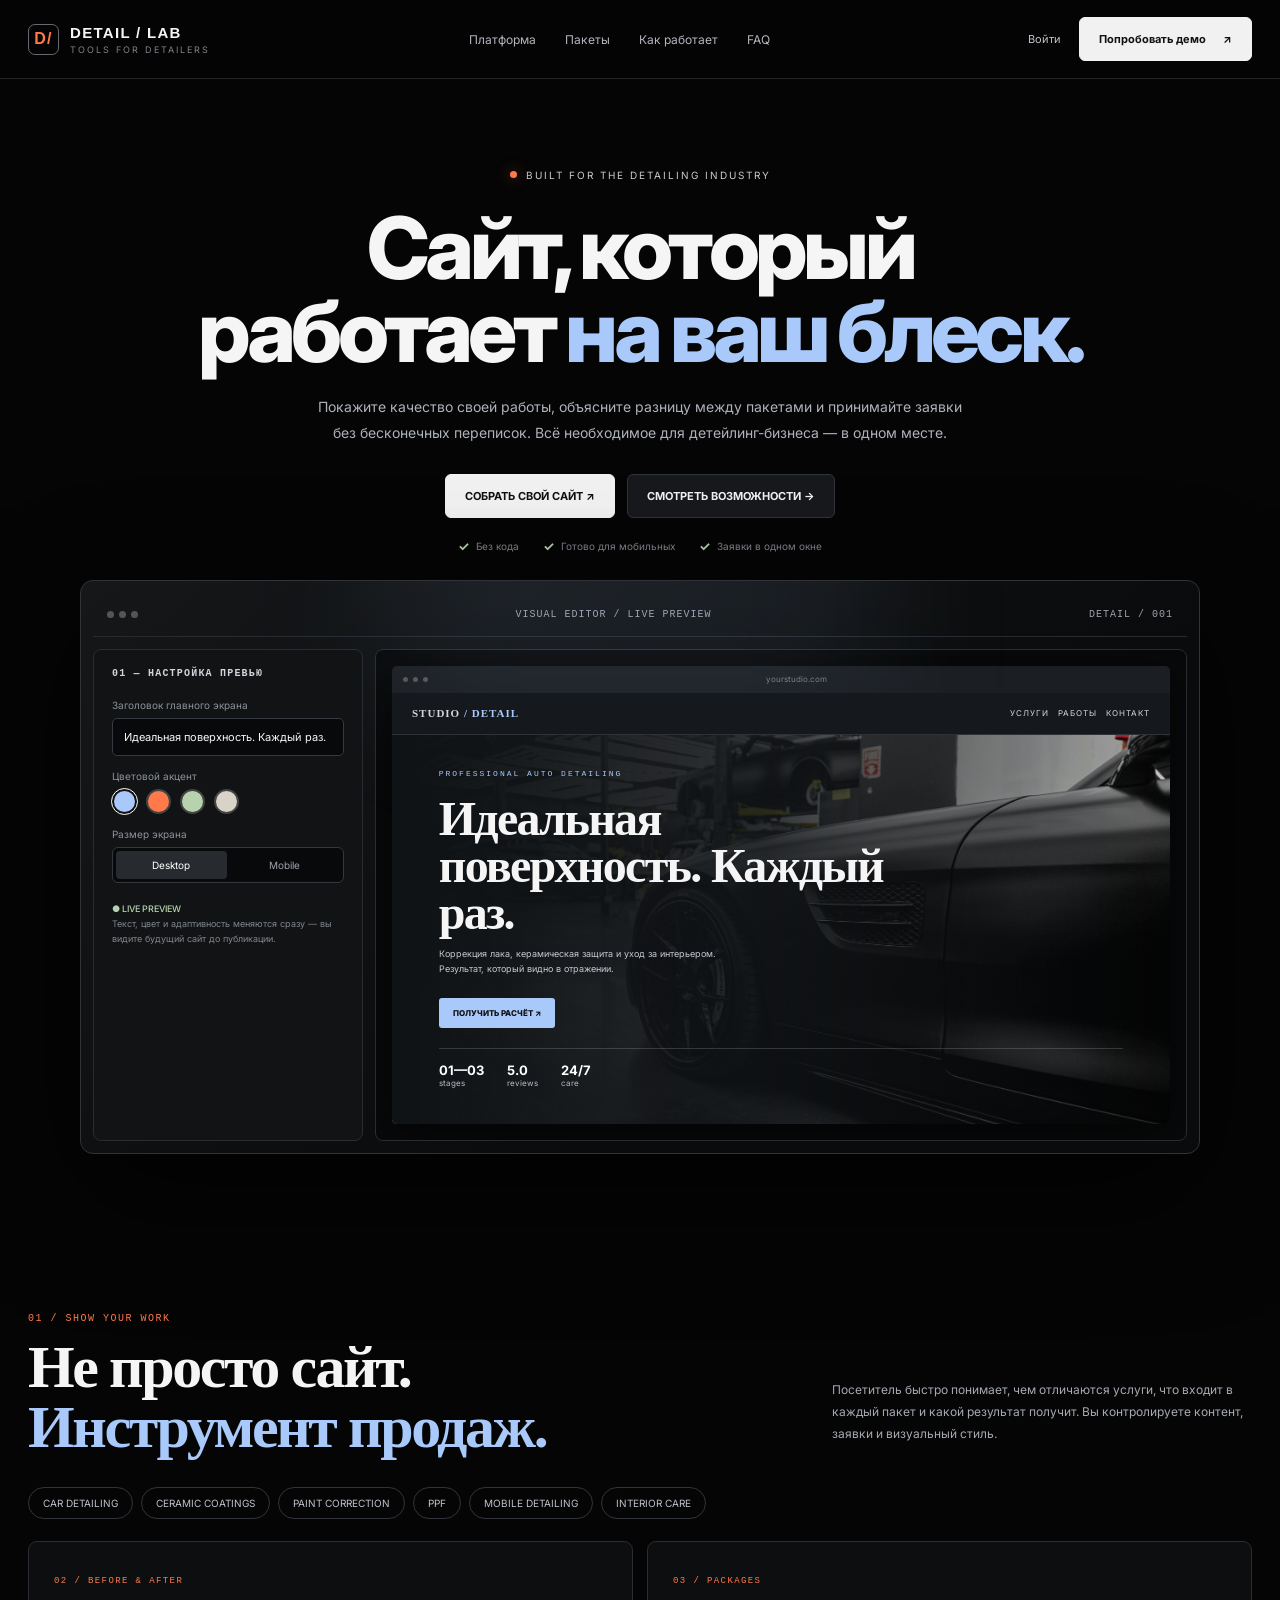
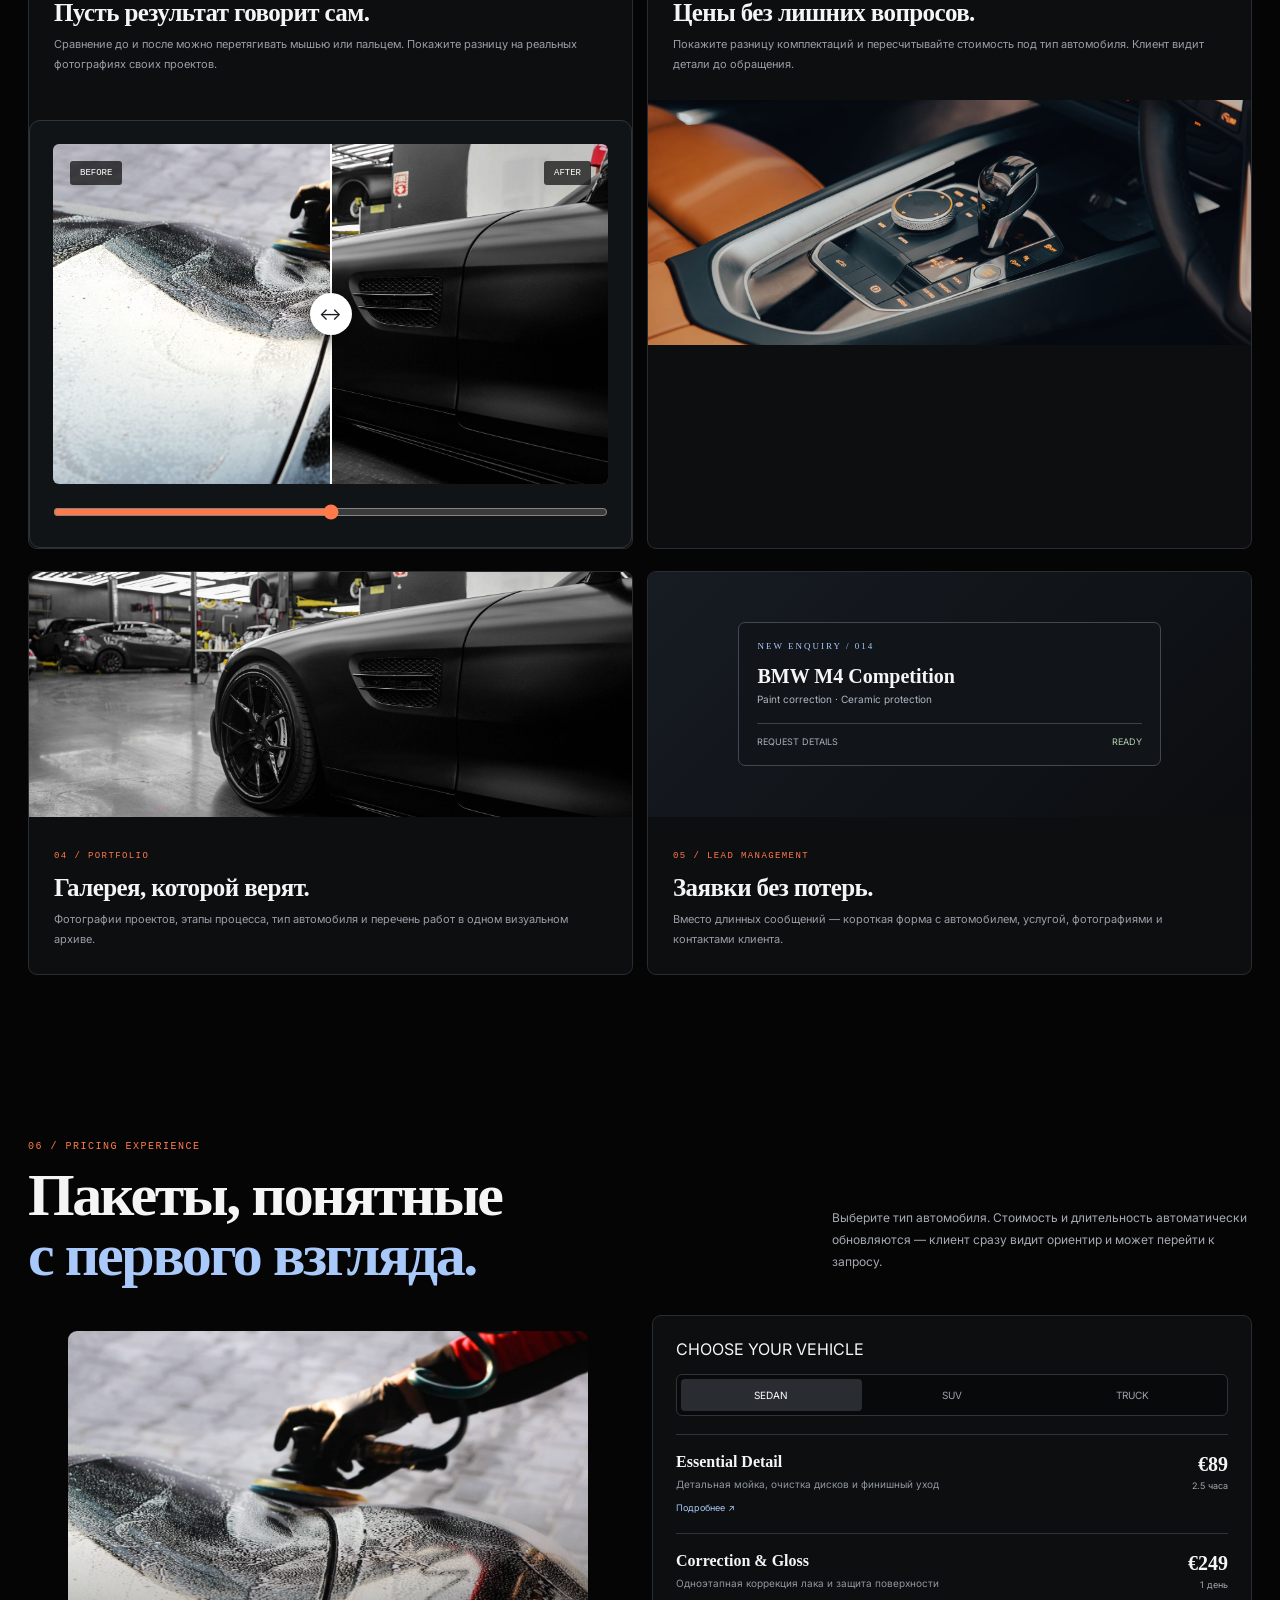
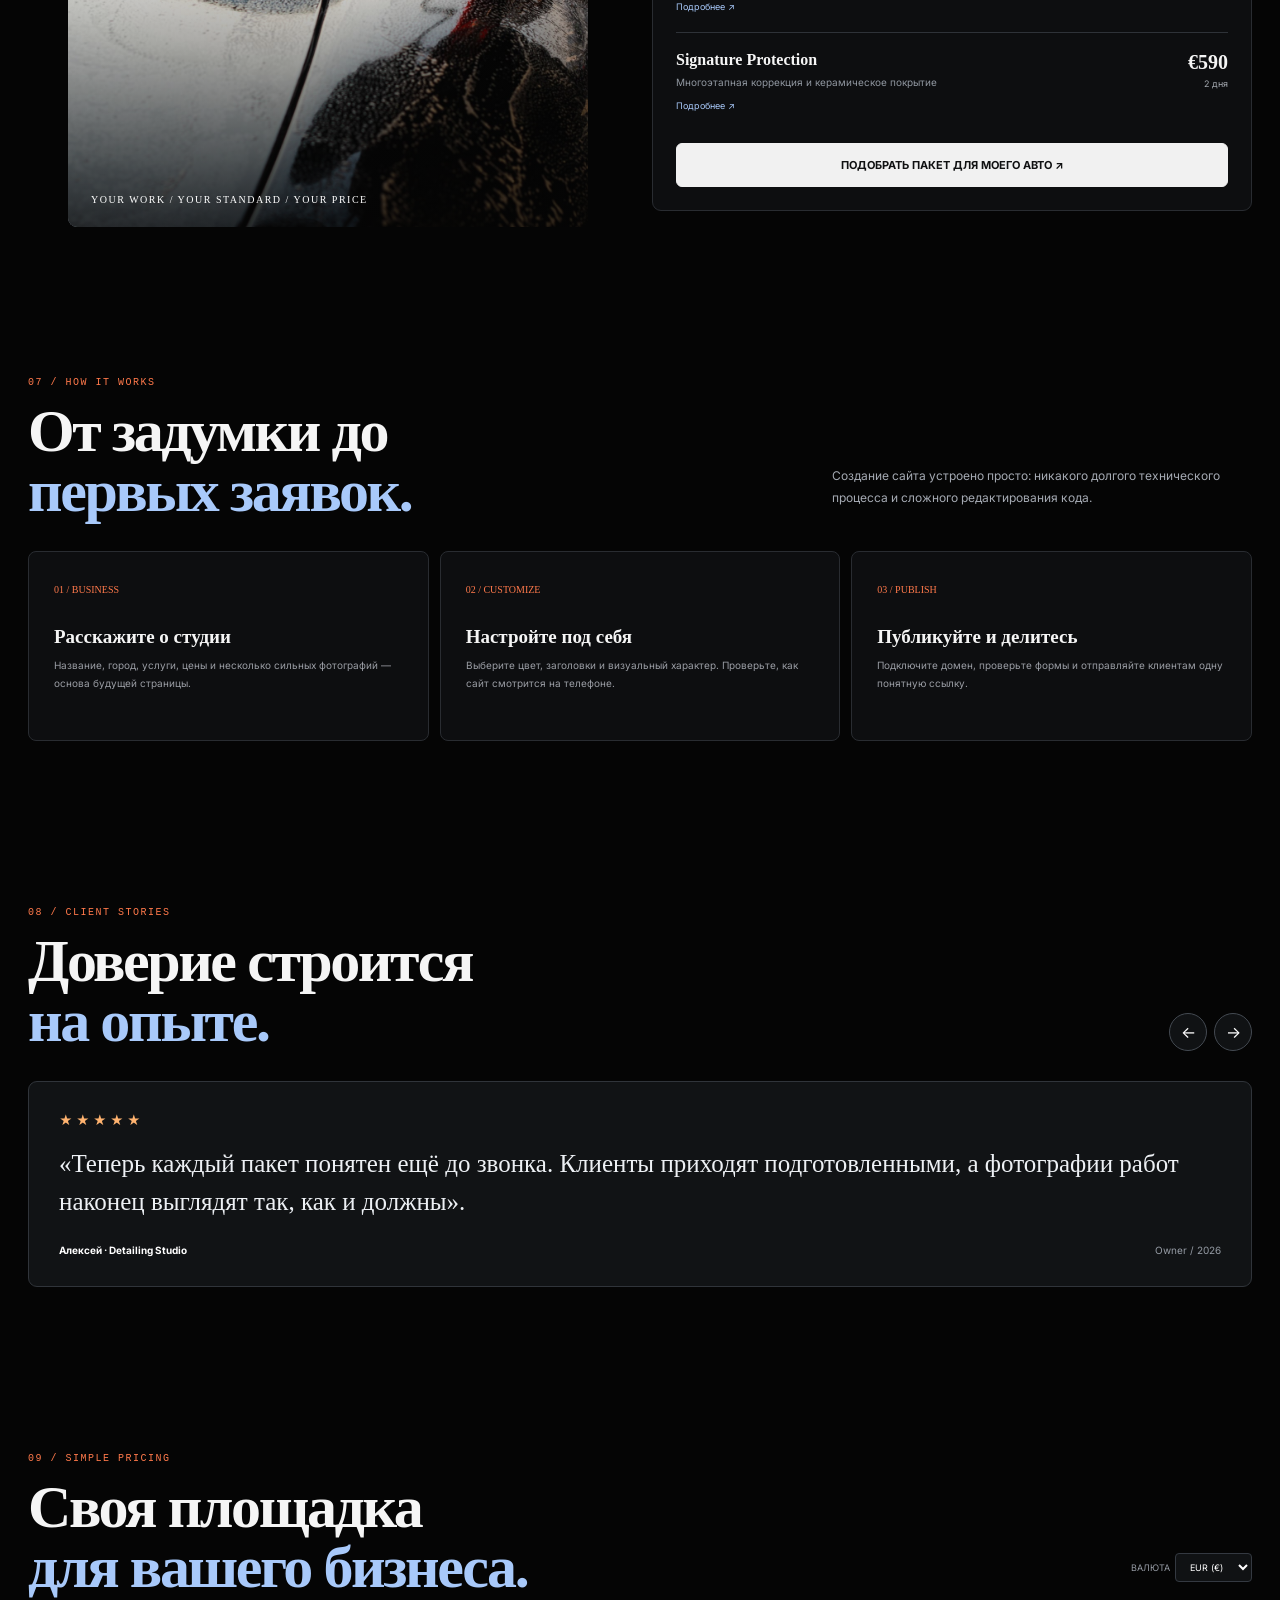
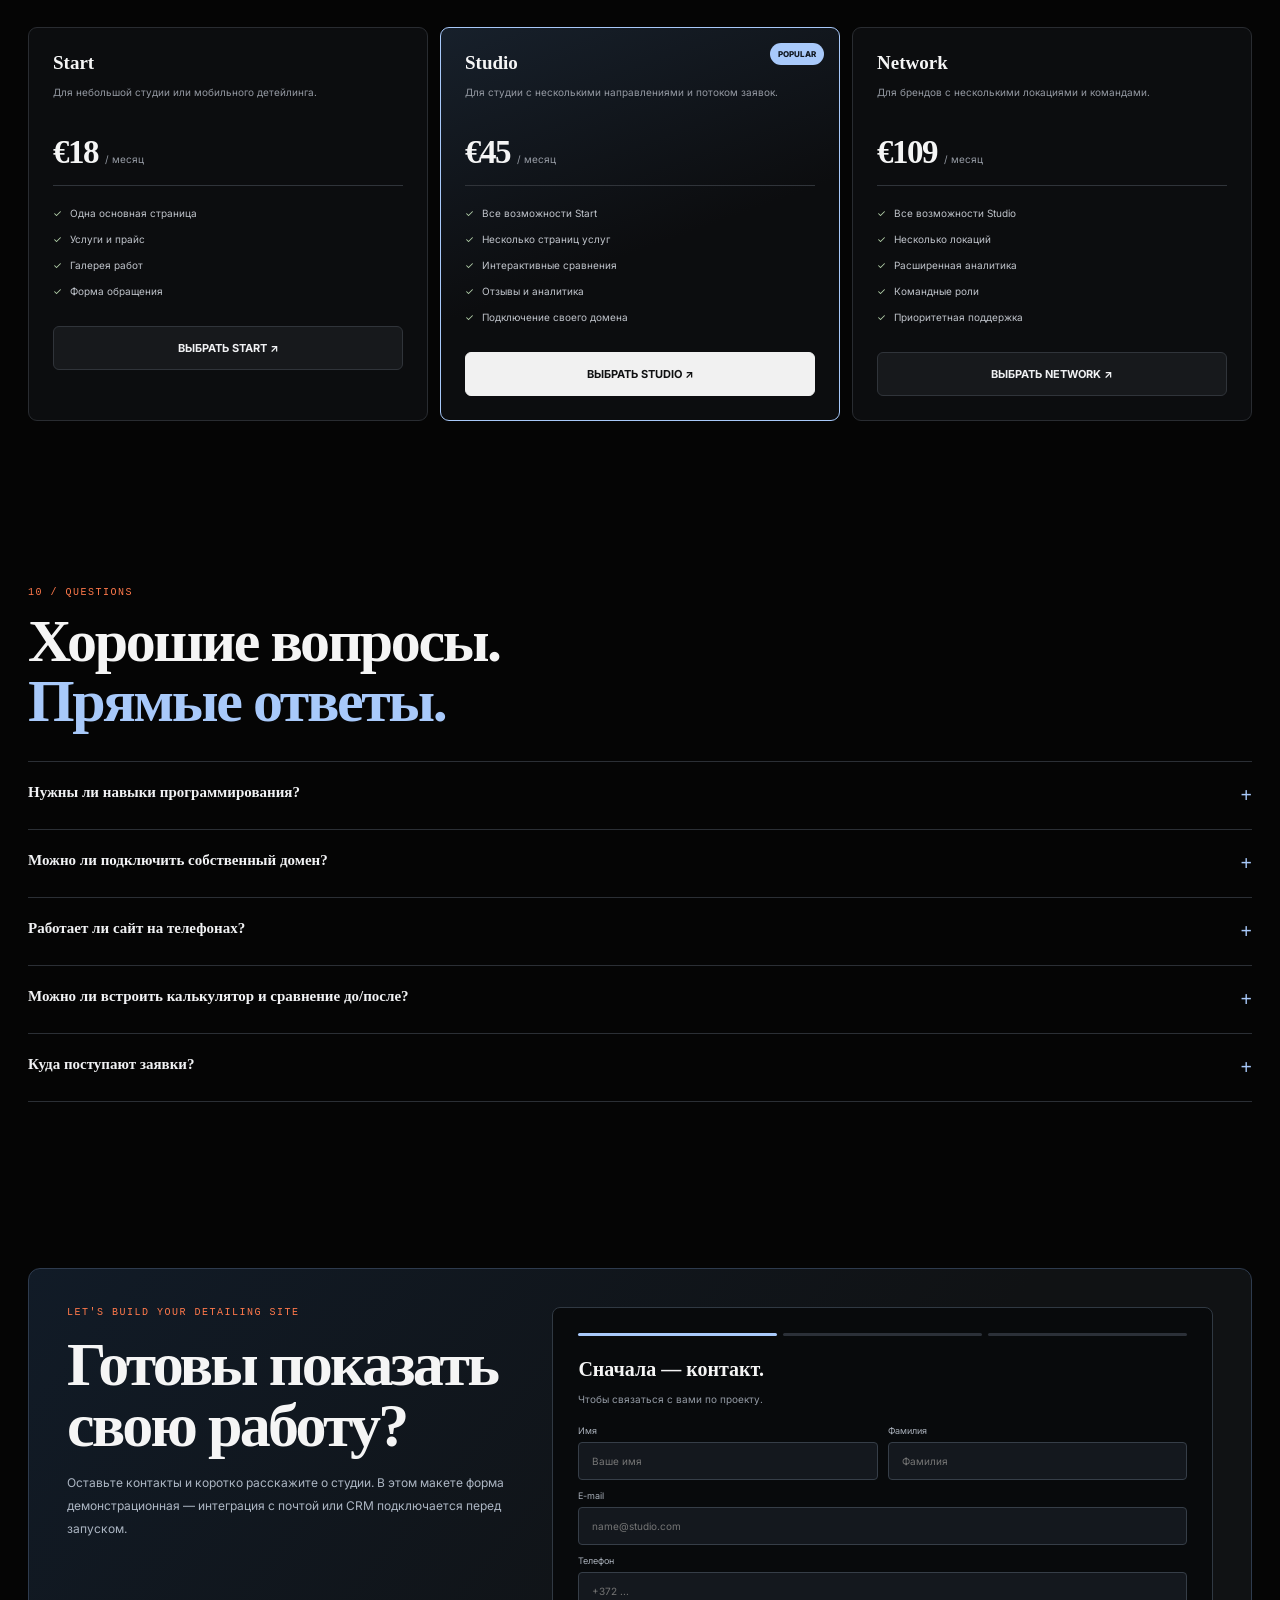
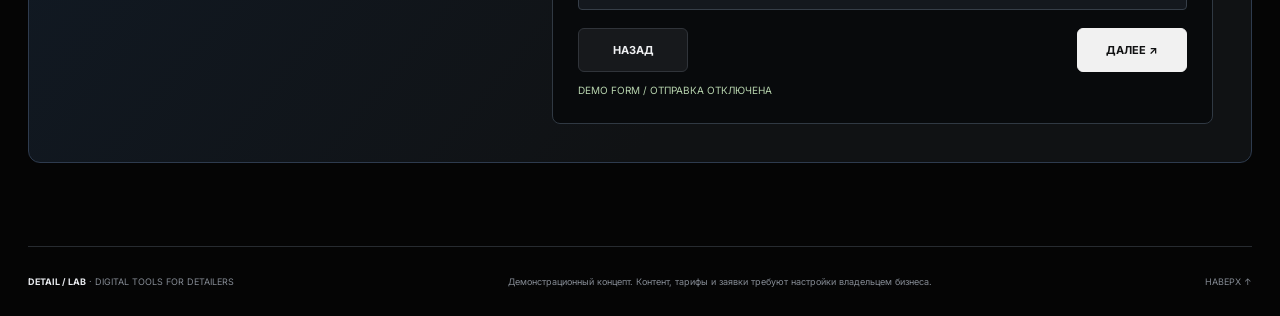
==== commit a5453474: "Rebuild portfolio and five distinct reference-led websites" ====
--- a/1-detail-lab/index.html
+++ b/1-detail-lab/index.html
@@ -1,17 +1,56 @@
 <!doctype html>
-<html lang="ru"><head><meta charset="utf-8"><meta name="viewport" content="width=device-width,initial-scale=1"><meta name="theme-color" content="#11130f"><meta name="description" content="DETAIL / LAB — профессиональный детейлинг, коррекция лакокрасочного покрытия, керамика и защита автомобиля."><title>DETAIL / LAB — автомобильная эстетика</title><link rel="preconnect" href="https://fonts.googleapis.com"><link rel="preconnect" href="https://fonts.gstatic.com" crossorigin><link href="https://fonts.googleapis.com/css2?family=DM+Mono:wght@400;500&family=Manrope:wght@400;500;600;700;800&display=swap" rel="stylesheet"><style>
-:root{--bg:#11130f;--panel:#1b1e18;--ink:#f3f1e9;--muted:#a4a69b;--line:#33372d;--lime:#c7ed68;--serif:Georgia,serif}*{box-sizing:border-box}html{scroll-behavior:smooth;scroll-padding-top:82px}body{margin:0;background:var(--bg);color:var(--ink);font-family:Manrope,Arial,sans-serif}a{color:inherit;text-decoration:none}button,input,select,textarea{font:inherit}.shell{width:min(1280px,calc(100% - 64px));margin:auto}.top{position:sticky;top:0;z-index:20;background:#11130fee;border-bottom:1px solid var(--line);backdrop-filter:blur(14px)}.nav{height:78px;display:flex;align-items:center;justify-content:space-between}.brand{display:flex;align-items:center;gap:12px;font-weight:800;letter-spacing:-1px}.mark{width:34px;height:34px;border:1px solid var(--lime);display:grid;place-items:center;color:var(--lime);font:500 13px "DM Mono",monospace}.brand small{display:block;font:9px "DM Mono",monospace;letter-spacing:2px;color:#8c9184;margin-top:3px}.navlinks{display:flex;gap:30px;color:#c1c2b9;font-size:12px}.navlinks a:hover{color:var(--lime)}.navcta,.btn{display:inline-flex;align-items:center;justify-content:center;background:var(--lime);color:#171a12;padding:14px 19px;font-size:11px;font-weight:800;letter-spacing:.5px;border:0;cursor:pointer;transition:transform .25s,background .25s}.navcta:hover,.btn:hover{transform:translateY(-2px);background:#dcff8a}.menubtn{display:none;border:1px solid var(--line);background:none;color:var(--ink);padding:9px 12px}.hero{padding:72px 0 60px;display:grid;grid-template-columns:.94fr 1.06fr;gap:55px;align-items:center}.eyebrow{font:10px "DM Mono",monospace;color:var(--lime);letter-spacing:2px;text-transform:uppercase}.hero h1{font-size:clamp(54px,7.6vw,106px);line-height:.91;letter-spacing:-7px;margin:26px 0 24px;font-weight:700}.hero h1 em{font-family:var(--serif);font-weight:400;color:var(--lime);letter-spacing:-5px}.lead{max-width:480px;color:#b6b8ad;font-size:14px;line-height:1.9}.hero-actions{display:flex;gap:13px;align-items:center;margin:30px 0 44px}.textlink{font-size:11px;color:#d1d2c8;padding:13px 0;border-bottom:1px solid #62675a}.numbers{display:flex;gap:34px;border-top:1px solid var(--line);padding-top:23px}.numbers strong{display:block;font-size:22px}.numbers small{font:9px "DM Mono",monospace;color:#858a7e;letter-spacing:1px}.hero-art{height:570px;position:relative;overflow:hidden;background:#23261f}.hero-art img{width:100%;height:100%;object-fit:cover;filter:brightness(.77) saturate(.75);display:block}.hero-art:after{content:"";position:absolute;inset:0;background:linear-gradient(0deg,#11130fbb,transparent 60%)}.art-label{position:absolute;z-index:2;bottom:25px;left:26px;font:10px "DM Mono",monospace;letter-spacing:2px;color:var(--lime)}.art-index{position:absolute;right:20px;top:20px;z-index:2;border:1px solid #ffffff70;padding:9px 12px;font:10px "DM Mono",monospace}.ticker{border-block:1px solid var(--line);overflow:hidden;padding:15px 0;color:#9fa393;font:10px "DM Mono",monospace;letter-spacing:2px;white-space:nowrap}.ticker span{margin:0 25px;color:var(--lime)}.section{padding:100px 0}.sectionhead{display:flex;justify-content:space-between;gap:30px;align-items:end;margin-bottom:35px}.sectionhead h2{font-size:clamp(38px,5vw,64px);letter-spacing:-3px;line-height:.98;margin:15px 0 0}.sectionhead h2 em{font-family:var(--serif);color:var(--lime);font-weight:400}.sectionhead p{max-width:390px;color:var(--muted);font-size:12px;line-height:1.9}.services{display:grid;grid-template-columns:repeat(3,1fr);gap:12px}.service{background:var(--panel);border:1px solid var(--line);padding:27px;min-height:250px;display:flex;flex-direction:column;transition:border-color .25s,transform .25s}.service:hover{border-color:var(--lime);transform:translateY(-4px)}.service .num{font:11px "DM Mono",monospace;color:var(--lime)}.service h3{font-size:21px;letter-spacing:-.7px;margin:40px 0 12px}.service p{color:var(--muted);font-size:12px;line-height:1.8;margin:0}.service a{margin-top:auto;padding-top:24px;color:var(--lime);font-size:11px}.workgrid{display:grid;grid-template-columns:1.2fr .8fr;gap:13px}.workcard{position:relative;min-height:320px;overflow:hidden;background:#282b24}.workcard img{width:100%;height:100%;position:absolute;inset:0;object-fit:cover;transition:transform .7s}.workcard:hover img{transform:scale(1.05)}.workcard:after{content:"";position:absolute;inset:0;background:linear-gradient(0deg,#11130fe8,transparent 70%)}.workcopy{position:absolute;z-index:2;bottom:25px;left:26px}.workcopy small{font:9px "DM Mono",monospace;color:var(--lime);letter-spacing:1.5px}.workcopy h3{margin:7px 0;font-size:22px}.process{display:grid;grid-template-columns:repeat(4,1fr);border:1px solid var(--line)}.step{padding:24px;border-right:1px solid var(--line)}.step:last-child{border:0}.step b{font:11px "DM Mono",monospace;color:var(--lime)}.step h3{margin:30px 0 10px;font-size:16px}.step p{font-size:11px;line-height:1.8;color:var(--muted)}.contact{background:var(--lime);color:#171a12;padding:52px;display:grid;grid-template-columns:1fr .9fr;gap:45px}.contact .eyebrow{color:#424d2a}.contact h2{font-size:clamp(38px,4.5vw,60px);line-height:.98;letter-spacing:-3px;margin:14px 0}.contact p{max-width:420px;font-size:12px;line-height:1.8}.form{display:grid;gap:10px}.form input,.form select,.form textarea{width:100%;padding:14px;background:#e4f4b9;border:1px solid #9dbb4e;color:#171a12;outline:none}.form input:focus,.form select:focus,.form textarea:focus{border-color:#171a12}.form .btn{background:#171a12;color:var(--lime);width:100%;padding:16px}.status{font-size:11px;min-height:16px}.foot{padding:30px 0;display:flex;justify-content:space-between;gap:20px;color:#92978a;font:9px "DM Mono",monospace;letter-spacing:1px}.disclaimer{font-size:10px;color:#7d8277}.reveal{opacity:0;transform:translateY(18px);transition:opacity .7s,transform .7s}.reveal.visible{opacity:1;transform:none}@media(max-width:850px){.shell{width:min(100% - 36px,700px)}.hero{grid-template-columns:1fr;gap:30px;padding-top:50px}.hero-art{height:440px}.navlinks{display:none;position:absolute;top:78px;left:0;right:0;background:#151812;padding:24px;flex-direction:column;border-bottom:1px solid var(--line)}.navlinks.open{display:flex}.menubtn{display:block}.navcta{display:none}.section{padding:70px 0}.services{grid-template-columns:1fr 1fr}.process{grid-template-columns:1fr 1fr}.step:nth-child(2){border-right:0}.step:nth-child(-n+2){border-bottom:1px solid var(--line)}.contact{grid-template-columns:1fr}.sectionhead{display:block}}@media(max-width:560px){.shell{width:calc(100% - 28px)}.hero h1{font-size:57px;letter-spacing:-4px}.hero h1 em{letter-spacing:-2px}.hero-art{height:340px}.numbers{gap:18px}.numbers strong{font-size:18px}.services,.workgrid,.process{grid-template-columns:1fr}.step{border-right:0;border-bottom:1px solid var(--line)!important}.step:last-child{border:0}.sectionhead h2{font-size:42px}.contact{padding:28px}.foot{display:block;line-height:2.2}.hero-actions{flex-wrap:wrap}}
-@media(prefers-reduced-motion:reduce){*,*:before,*:after{scroll-behavior:auto!important;animation-duration:.01ms!important;transition-duration:.01ms!important}}
-</style></head>
-<body><header class="top"><div class="shell nav"><a class="brand" href="#top"><span class="mark">D/L</span><span>DETAIL / LAB<small>PAINT · PROTECTION · CARE</small></span></a><nav class="navlinks" id="navlinks"><a href="#services">Услуги</a><a href="#work">Наши работы</a><a href="#process">Процесс</a><a href="#contact">Контакты</a></nav><a class="navcta" href="#contact">ОБСУДИТЬ АВТО ↗</a><button class="menubtn" id="menubtn" aria-label="Открыть меню">☰</button></div></header>
-<main id="top"><section class="shell hero"><div><div class="eyebrow">INDEPENDENT DETAILING STUDIO · 01 / 06</div><h1>Состояние<br>нового.<br><em>Без компромиссов.</em></h1><p class="lead">Работаем с поверхностью, светом и деталями. Возвращаем лаку глубину, салону — ощущение свежести, а защите — долгий срок службы.</p><div class="hero-actions"><a class="btn" href="#contact">ЗАПИСАТЬСЯ НА ОСМОТР ↗</a><a class="textlink" href="#services">Услуги студии ↓</a></div><div class="numbers"><div><strong>01—03</strong><small>ЭТАПА КОРРЕКЦИИ</small></div><div><strong>24/7</strong><small>ЗАЩИТА ПОСЛЕ УХОДА</small></div><div><strong>100%</strong><small>ВНИМАНИЕ К ДЕТАЛЯМ</small></div></div></div><div class="hero-art"><img src="assets/detailing-main.jpg" alt="Детейлинг автомобиля в студии"><span class="art-index">STUDIO / 014</span><span class="art-label">SURFACE IS EVERYTHING — EST. 2024</span></div></section>
-<div class="ticker">PAINT CORRECTION <span>✳</span> CERAMIC COATING <span>✳</span> PPF PROTECTION <span>✳</span> INTERIOR DETAILING <span>✳</span> PAINT CORRECTION <span>✳</span></div>
-<section class="shell section" id="services"><div class="sectionhead"><div><div class="eyebrow">01 / СЕРВИСЫ</div><h2>Не просто чисто.<br><em>Точно выверено.</em></h2></div><p>Начинаем с диагностики и подбираем объём работ под состояние автомобиля. Никаких универсальных пакетов — только понятный план и согласованный результат.</p></div><div class="services"><article class="service reveal"><span class="num">01 / PAINT</span><h3>Полировка кузова</h3><p>Убираем мелкие дефекты, голограммы и следы неправильного ухода. Подбираем систему абразива под лак.</p><a href="#contact">Узнать о коррекции ↗</a></article><article class="service reveal"><span class="num">02 / COATING</span><h3>Керамическая защита</h3><p>Глубина цвета, гидрофобный эффект и более простой регулярный уход за поверхностью.</p><a href="#contact">Подобрать покрытие ↗</a></article><article class="service reveal"><span class="num">03 / FILM</span><h3>Защитная плёнка</h3><p>Прозрачная защита зон риска и элементов кузова от сколов и дорожного абразива.</p><a href="#contact">Рассчитать оклейку ↗</a></article><article class="service reveal"><span class="num">04 / INTERIOR</span><h3>Детейлинг салона</h3><p>Деликатная очистка кожи, текстиля, пластика и труднодоступных элементов интерьера.</p><a href="#contact">Выбрать уход ↗</a></article><article class="service reveal"><span class="num">05 / MAINTENANCE</span><h3>Регулярный уход</h3><p>Поддерживаем результат после полировки и нанесения защитных составов.</p><a href="#contact">Составить план ↗</a></article><article class="service reveal"><span class="num">06 / INSPECTION</span><h3>Осмотр автомобиля</h3><p>Проверяем лак при направленном свете, фиксируем особенности и объясняем приоритеты.</p><a href="#contact">Записаться на осмотр ↗</a></article></div></section>
-<section class="shell section" id="work"><div class="sectionhead"><div><div class="eyebrow">02 / В РАБОТЕ</div><h2>Финиш виден<br><em>в деталях.</em></h2></div><p>Небольшая подборка направлений, которые можно заменить на реальные кейсы студии. Без чужих отзывов и выдуманных историй клиентов.</p></div><div class="workgrid"><article class="workcard"><img src="assets/detailing-car.jpg" alt="Работа с кузовом автомобиля"><div class="workcopy"><small>PAINT CORRECTION / 01</small><h3>Глубина лакового покрытия</h3></div></article><article class="workcard"><img src="assets/detailing-interior.jpg" alt="Детали интерьера автомобиля после ухода"><div class="workcopy"><small>INTERIOR CARE / 02</small><h3>Чистота в каждой линии</h3></div></article></div></section>
-<section class="shell section" id="process"><div class="sectionhead"><div><div class="eyebrow">03 / КАК МЫ РАБОТАЕМ</div><h2>Прозрачно<br><em>от начала до выдачи.</em></h2></div></div><div class="process"><article class="step"><b>01</b><h3>Осмотр</h3><p>Фиксируем состояние кузова, салона и защитных покрытий.</p></article><article class="step"><b>02</b><h3>План</h3><p>Согласуем этапы, сроки и стоимость до старта работ.</p></article><article class="step"><b>03</b><h3>Работа</h3><p>Выполняем уход по выбранной технологии и проверяем результат.</p></article><article class="step"><b>04</b><h3>Выдача</h3><p>Показываем результат и даём рекомендации по дальнейшему уходу.</p></article></div></section>
-<section class="shell contact" id="contact"><div><div class="eyebrow">LET'S TALK ABOUT YOUR CAR</div><h2>Начнём<br>с правильного<br>осмотра.</h2><p>Опишите автомобиль и задачу. Это демонстрационная форма: контакты не отправляются, пока сайт не подключён к почте или CRM.</p></div><form class="form" id="leadform"><input name="name" placeholder="Ваше имя" required><input name="contact" placeholder="Телефон или e-mail" required><select name="service" required><option value="">Что вас интересует?</option><option>Полировка кузова</option><option>Керамическая защита</option><option>Защитная плёнка</option><option>Детейлинг салона</option><option>Нужна консультация</option></select><textarea name="note" rows="3" placeholder="Марка, модель и пожелания"></textarea><button class="btn" type="submit">ОСТАВИТЬ ЗАПРОС ↗</button><div class="status" id="status" role="status">ДЕМО-РЕЖИМ · ОТПРАВКА ОТКЛЮЧЕНА</div></form></section></main><footer class="shell foot"><span>DETAIL / LAB · AUTOMOTIVE CARE</span><span class="disclaimer">Демонстрационный концепт. Услуги и условия уточняются у владельца бизнеса.</span><a href="#top">НАВЕРХ ↑</a></footer>
+<html lang="ru">
+<head>
+<meta charset="utf-8"><meta name="viewport" content="width=device-width,initial-scale=1">
+<meta name="theme-color" content="#050505">
+<meta name="description" content="DETAIL / LAB — платформа для создания сайтов детейлинг-бизнеса: услуги, пакеты, портфолио, сравнения и заявки.">
+<title>DETAIL / LAB — digital tools for detailers</title>
+<link rel="preconnect" href="https://fonts.googleapis.com"><link rel="preconnect" href="https://fonts.gstatic.com" crossorigin>
+<link href="https://fonts.googleapis.com/css2?family=Inter:wght@400;500;600;700&family=Satoshi:wght@400;500;600;700;800;900&display=swap" rel="stylesheet">
+<style>
+:root{--bg:#050505;--panel:#0d0e10;--panel2:#141619;--line:#292c31;--ink:#f5f5f5;--muted:#9a9da4;--blue:#a8c9fa;--sage:#b6d3ad;--orange:#ff794b;--accent:var(--orange);--radius:8px;--wrap:1240px}
+*{box-sizing:border-box}html{scroll-behavior:smooth;scroll-padding-top:86px}body{margin:0;background:var(--bg);color:var(--ink);font-family:Inter,Arial,sans-serif}a{color:inherit;text-decoration:none}button,input,select,textarea{font:inherit}button{cursor:pointer}.wrap{width:min(var(--wrap),calc(100% - 56px));margin:auto}.top{position:sticky;top:0;z-index:30;background:#050505eF;border-bottom:1px solid #242629;backdrop-filter:blur(18px)}.nav{height:78px;display:flex;align-items:center;justify-content:space-between}.brand{display:flex;align-items:center;gap:11px;font:800 15px Satoshi,sans-serif;letter-spacing:1.3px}.brand-mark{width:31px;height:31px;border:1px solid #656a71;border-radius:7px;display:grid;place-items:center;color:var(--orange);font-size:16px}.brand small{display:block;font:9px Inter;color:#7f848b;letter-spacing:2px;margin-top:3px}.navlinks{display:flex;gap:29px;color:#b3b6bd;font-size:12px}.navlinks a{transition:color .2s}.navlinks a:hover{color:#fff}.nav-actions{display:flex;align-items:center;gap:18px;font-size:11px}.login{color:#c0c4cc}.button{display:inline-flex;align-items:center;justify-content:center;gap:17px;padding:14px 19px;background:#f1f1f1;color:#101112;border:1px solid #f1f1f1;border-radius:6px;font-weight:700;font-size:11px;transition:transform .25s,background .25s,border-color .25s}.button:hover{transform:translateY(-2px);background:#dce8f8;border-color:#dce8f8}.button.dark{background:#17191c;color:#f0f1f3;border-color:#30343a}.button.dark:hover{background:#22262c}.menu-toggle{display:none;background:none;border:1px solid #333;color:#fff;border-radius:6px;padding:8px 10px}.hero{padding:83px 0 76px;text-align:center}.eyebrow{display:inline-flex;align-items:center;gap:9px;color:#c7cbd2;font-size:10px;letter-spacing:2px;text-transform:uppercase}.dot{width:7px;height:7px;border-radius:50%;background:var(--orange);box-shadow:0 0 14px #ff794b80}.hero h1{font:800 clamp(48px,7vw,86px)/.97 Satoshi,Inter,sans-serif;letter-spacing:-4.7px;max-width:960px;margin:25px auto 20px}.hero h1 span{color:var(--blue)}.hero-copy{max-width:650px;margin:0 auto;color:#aeb2ba;font-size:14px;line-height:1.85}.hero-actions{display:flex;justify-content:center;gap:12px;margin:28px 0 20px}.hero-notes{display:flex;justify-content:center;gap:24px;color:#81868e;font-size:10px}.hero-notes span{display:flex;gap:7px;align-items:center}.hero-notes b{color:var(--sage);font-size:13px}
+.builder{margin:26px auto 0;max-width:1120px;background:linear-gradient(140deg,#151719,#0a0b0c 65%);border:1px solid #303338;border-radius:13px;padding:12px;box-shadow:0 40px 120px #000b;position:relative;overflow:hidden}.builder:before{content:"";position:absolute;width:480px;height:320px;top:-200px;left:28%;background:#a8c9fa16;filter:blur(70px);pointer-events:none}.builder-head{height:44px;display:flex;align-items:center;justify-content:space-between;padding:0 14px;border-bottom:1px solid #272b30;color:#9da2aa;font:10px "DM Mono",monospace;letter-spacing:1px}.dots{display:flex;gap:5px}.dots i{width:7px;height:7px;border-radius:50%;background:#555}.builder-grid{display:grid;grid-template-columns:270px 1fr;gap:12px;padding:12px 0 0}.editor{background:#111315;border:1px solid #292d32;border-radius:8px;padding:18px;text-align:left;position:relative;z-index:1}.editor-title{font:700 10px "DM Mono",monospace;color:#d2d5db;letter-spacing:1.2px;margin-bottom:20px}.field-label{display:block;font-size:10px;color:#8d929b;margin:14px 0 7px}.editor input{width:100%;padding:11px;background:#08090a;border:1px solid #363a40;border-radius:5px;color:#f6f7f8;font-size:11px;outline:none}.editor input:focus{border-color:var(--blue)}.swatches{display:flex;gap:9px}.swatch{width:25px;height:25px;border-radius:50%;border:2px solid #444;outline:1px solid transparent;padding:0}.swatch.active{outline-color:#fff;border-color:#111}.swatch[data-color="#a8c9fa"]{background:#a8c9fa}.swatch[data-color="#ff794b"]{background:#ff794b}.swatch[data-color="#b6d3ad"]{background:#b6d3ad}.swatch[data-color="#d9d3c7"]{background:#d9d3c7}.device-toggle{display:flex;background:#08090a;padding:3px;border:1px solid #34383e;border-radius:6px;gap:3px}.device-toggle button{flex:1;background:none;color:#9ca1aa;border:0;border-radius:4px;padding:8px;font-size:10px}.device-toggle button.active{background:#272b30;color:#fff}.live-note{font-size:9px;color:#80868e;margin-top:18px;line-height:1.7}.live-note b{color:var(--sage);font-weight:500}.preview-stage{background:#08090a;border:1px solid #292d32;border-radius:8px;display:flex;justify-content:center;align-items:center;padding:16px;min-height:435px;overflow:hidden}.preview-window{width:100%;max-width:100%;transition:max-width .4s cubic-bezier(.22,1,.36,1);border-radius:5px;background:#101216;overflow:hidden;box-shadow:0 10px 45px #0009}.preview-window.mobile{max-width:290px}.preview-bar{height:27px;background:#1b1e22;display:flex;align-items:center;padding:0 11px;gap:5px}.preview-bar i{width:5px;height:5px;background:#555;border-radius:50%}.preview-url{margin:auto;color:#787d85;font-size:8px}.sample-site{--demo-accent:var(--blue);background:#15191d;min-height:390px;position:relative;text-align:left}.sample-nav{height:42px;display:flex;align-items:center;justify-content:space-between;padding:0 20px;font-size:8px;letter-spacing:1px;color:#d4d7dc;border-bottom:1px solid #ffffff1c}.sample-nav strong{font:800 11px Satoshi;letter-spacing:1px}.sample-nav strong span{color:var(--demo-accent)}.sample-hero{padding:34px 6% 36px;background:linear-gradient(90deg,#101316 3%,#101316dd 48%,#10131620),url('assets/detailing-main.jpg') center/cover;min-height:305px}.sample-tag{font:8px "DM Mono",monospace;letter-spacing:2px;color:var(--demo-accent)}.sample-hero h3{font:800 clamp(27px,4vw,48px)/.98 Satoshi;margin:17px 0 10px;max-width:470px;letter-spacing:-1.7px}.sample-hero p{color:#c6cad0;font-size:9px;line-height:1.7;max-width:320px}.sample-hero a{display:inline-flex;background:var(--demo-accent);color:#111;padding:10px 14px;font-size:8px;font-weight:800;margin-top:13px;border-radius:3px}.sample-stats{display:flex;gap:23px;border-top:1px solid #ffffff28;margin-top:20px;padding-top:13px;font-size:8px;color:#b7bcc4}.sample-stats b{display:block;color:white;font-size:13px}
+.section{padding:83px 0}.section-head{display:flex;align-items:end;justify-content:space-between;gap:35px;margin-bottom:30px}.section-index{font:10px "DM Mono",monospace;color:var(--orange);letter-spacing:1.5px}.section h2{font:700 clamp(37px,5vw,60px)/1 Satoshi;letter-spacing:-2.4px;margin:13px 0 0}.section h2 em{font-style:normal;color:var(--blue)}.section-intro{max-width:420px;color:#a5aab3;font-size:12px;line-height:1.85}.chips{display:flex;gap:8px;flex-wrap:wrap}.chips span{border:1px solid #30343a;color:#bdc2ca;border-radius:100px;padding:9px 14px;font-size:10px}.feature-split{display:grid;grid-template-columns:1fr 1fr;gap:14px;margin-top:22px}.feature-card{background:var(--panel);border:1px solid var(--line);border-radius:9px;overflow:hidden}.feature-copy{padding:25px}.feature-copy .tag{font:9px "DM Mono",monospace;color:var(--orange);letter-spacing:1.4px}.feature-copy h3{font:700 25px Satoshi;margin:12px 0 8px;letter-spacing:-.6px}.feature-copy p{font-size:11px;color:var(--muted);line-height:1.8;margin:0}.feature-img{height:245px;overflow:hidden}.feature-img img{width:100%;height:100%;object-fit:cover;display:block;transition:transform .8s}.feature-card:hover .feature-img img{transform:scale(1.04)}
+.compare{background:#111417;border:1px solid #30343a;border-radius:11px;padding:23px;margin-top:20px}.compare-visual{height:340px;position:relative;overflow:hidden;border-radius:6px;--split:50%}.compare-visual img{position:absolute;inset:0;width:100%;height:100%;object-fit:cover}.compare-visual .after{clip-path:inset(0 0 0 var(--split))}.compare-divider{position:absolute;left:var(--split);top:0;bottom:0;width:2px;background:#fff;transform:translateX(-1px);pointer-events:none}.compare-divider:after{content:"↔";position:absolute;top:50%;left:50%;transform:translate(-50%,-50%);width:42px;height:42px;border-radius:50%;background:#fff;color:#171a1e;display:grid;place-items:center;font-size:17px;box-shadow:0 5px 20px #0009}.compare-labels{position:absolute;top:17px;left:17px;right:17px;display:flex;justify-content:space-between;pointer-events:none}.compare-labels span{font:9px "DM Mono",monospace;background:#000a;color:#fff;padding:7px 10px;border-radius:3px}.compare input{width:100%;margin:20px 0 0;accent-color:var(--orange);cursor:ew-resize}
+.packages{display:grid;grid-template-columns:1fr 1fr;gap:24px;align-items:start}.package-visual{height:100%;min-height:390px;position:relative;overflow:hidden;border-radius:9px}.package-visual img{width:100%;height:100%;object-fit:cover}.package-visual:after{content:"";position:absolute;inset:0;background:linear-gradient(0deg,#050505c8,transparent 65%)}.package-visual figcaption{position:absolute;z-index:1;bottom:22px;left:23px;font:10px "DM Mono";letter-spacing:1.5px;color:#fff}.package-tools{background:var(--panel);border:1px solid var(--line);border-radius:9px;padding:23px}.vehicle-tabs{display:flex;background:#08090a;padding:4px;border:1px solid #30343a;border-radius:6px;margin:15px 0 18px}.vehicle-tabs button{flex:1;background:transparent;border:0;color:#9ca1aa;padding:10px;font-size:10px;border-radius:4px}.vehicle-tabs button.active{background:#292d32;color:#fff}.package-row{display:grid;grid-template-columns:1fr auto;gap:10px;padding:18px 0;border-top:1px solid #2e3238}.package-row h3{font:600 16px Satoshi;margin:0 0 5px}.package-row p{font-size:10px;color:#9097a0;line-height:1.6;margin:0}.price{font:700 20px Satoshi;text-align:right}.package-row small{display:block;color:#a2a7ae;font:9px Inter;text-align:right;margin-top:4px}.package-row a{display:inline-block;margin-top:10px;font-size:9px;color:var(--blue)}.package-cta{width:100%;margin-top:12px}
+.testimonials{display:grid;grid-template-columns:1fr auto;gap:22px;align-items:center}.review-window{overflow:hidden}.review-track{display:flex;transition:transform .5s cubic-bezier(.22,1,.36,1)}.review{flex:0 0 100%;background:#111315;border:1px solid #30343a;border-radius:9px;padding:30px}.stars{color:#ffb36f;letter-spacing:3px;font-size:13px}.review blockquote{font:500 clamp(18px,2.3vw,25px)/1.5 Satoshi;margin:17px 0 24px;color:#edf0f4}.review-person{display:flex;justify-content:space-between;align-items:center;color:#969ca5;font-size:10px}.review-person strong{color:#fff}.carousel-actions{display:flex;gap:7px}.round-btn{width:38px;height:38px;border:1px solid #444a52;border-radius:50%;background:#101214;color:#fff;font-size:16px}.round-btn:hover{background:#252a30}
+.steps{display:grid;grid-template-columns:repeat(3,1fr);gap:11px}.step{background:var(--panel);border:1px solid var(--line);border-radius:8px;padding:25px;min-height:190px}.step b{font:10px "DM Mono";color:var(--orange)}.step h3{font:700 19px Satoshi;margin:29px 0 8px}.step p{font-size:10px;color:var(--muted);line-height:1.8;margin:0}
+.pricing{display:grid;grid-template-columns:repeat(3,1fr);gap:12px}.plan{border:1px solid var(--line);border-radius:9px;padding:24px;background:#0c0d0f;position:relative}.plan.popular{border-color:var(--blue);background:linear-gradient(160deg,#17202b,#0c0d0f 55%)}.plan-badge{position:absolute;right:15px;top:15px;background:#a8c9fa;color:#101720;border-radius:100px;padding:6px 8px;font-size:8px;font-weight:800}.plan h3{font:700 19px Satoshi;margin:0 0 8px}.plan p{font-size:10px;color:#959aa3;line-height:1.7;min-height:34px}.currency{display:flex;gap:5px;align-items:center;justify-content:end;font-size:9px;color:#969ba4;margin-bottom:15px}.currency select{background:#101214;border:1px solid #343941;color:#fff;padding:7px 10px;border-radius:4px;font-size:9px}.plan-price{font:800 33px Satoshi;letter-spacing:-1.5px;margin:16px 0 0}.plan-price small{font:10px Inter;color:#969ba4;letter-spacing:0}.plan ul{list-style:none;padding:14px 0 0;margin:14px 0 22px;border-top:1px solid #30343a}.plan li{font-size:10px;color:#c0c4cb;padding:7px 0;display:flex;gap:8px}.plan li:before{content:"✓";color:var(--sage)}.plan .button{width:100%}
+.faq{border-top:1px solid #2b2f35}.faq-item{border-bottom:1px solid #2b2f35}.faq-q{width:100%;background:none;color:#f1f2f4;border:0;display:flex;justify-content:space-between;text-align:left;padding:22px 0;font:600 15px Satoshi}.faq-q i{font-style:normal;color:var(--blue);font-size:20px;transition:transform .3s}.faq-a{max-height:0;overflow:hidden;transition:max-height .35s ease}.faq-a p{font-size:11px;color:#a1a6ae;line-height:1.8;max-width:760px;margin:0;padding:0 30px 22px 0}.faq-item.open .faq-a{max-height:160px}.faq-item.open .faq-q i{transform:rotate(45deg)}
+.contact{display:grid;grid-template-columns:.8fr 1.2fr;gap:45px;background:linear-gradient(130deg,#111b27,#101214 62%);border:1px solid #2e3b4e;border-radius:12px;padding:38px}.contact h2{font:800 clamp(40px,5vw,62px)/.98 Satoshi;letter-spacing:-2.7px;margin:16px 0}.contact-copy p{font-size:12px;color:#acb6c3;line-height:1.9}.wizard{background:#080a0c;border:1px solid #303943;border-radius:8px;padding:25px}.progress{display:flex;gap:6px;margin-bottom:22px}.progress span{height:3px;flex:1;background:#2b3038;border-radius:5px}.progress span.active{background:var(--blue)}.form-step{display:none}.form-step.active{display:block;animation:fadeUp .35s both}.form-step h3{font:700 20px Satoshi;margin:0 0 7px}.form-step p{color:#949ba5;font-size:10px;line-height:1.7;margin-bottom:17px}.form-grid{display:grid;grid-template-columns:1fr 1fr;gap:10px}.wizard label{font-size:9px;color:#a7aeb8;display:block}.wizard input,.wizard select,.wizard textarea{display:block;width:100%;padding:12px 13px;background:#14181e;border:1px solid #363e48;color:#f1f3f5;border-radius:4px;margin:6px 0 0;font-size:10px;outline:none}.wizard input:focus,.wizard select:focus,.wizard textarea:focus{border-color:var(--blue)}.wizard .full{grid-column:1/-1}.wizard-actions{display:flex;justify-content:space-between;gap:10px;margin-top:18px}.wizard-actions button{min-width:110px}.form-status{font-size:10px;color:var(--sage);margin-top:12px;min-height:14px}.footer{border-top:1px solid #272b30;padding:29px 0;display:flex;justify-content:space-between;gap:20px;color:#858b94;font-size:9px}.footer strong{color:#e7e9ed}
+.reveal{opacity:0;transform:translateY(25px);transition:opacity .7s ease,transform .7s cubic-bezier(.22,1,.36,1)}.reveal.in{opacity:1;transform:none}@keyframes fadeUp{from{opacity:0;transform:translateY(10px)}to{opacity:1;transform:none}}
+@media(max-width:900px){.wrap{width:calc(100% - 36px)}.navlinks{display:none;position:absolute;top:78px;left:0;right:0;background:#090a0c;padding:24px;flex-direction:column;border-bottom:1px solid #30343a}.navlinks.open{display:flex}.menu-toggle{display:block}.nav-actions .login{display:none}.hero{padding:62px 0}.builder-grid{grid-template-columns:1fr}.editor{display:grid;grid-template-columns:1fr 1fr;gap:8px;align-items:center}.editor-title{grid-column:1/-1;margin:0}.field-label{margin:6px 0}.editor input{margin:0}.swatches{align-items:center}.device-toggle{margin-top:5px}.preview-stage{min-height:350px}.section{padding:65px 0}.section-head{display:block}.packages,.contact{grid-template-columns:1fr}.pricing{grid-template-columns:1fr 1fr}.plan:last-child{grid-column:1/-1}}
+@media(max-width:560px){.wrap{width:calc(100% - 28px)}.nav{height:68px}.navlinks{top:68px}.hero{padding:48px 0}.hero h1{font-size:50px;letter-spacing:-2.8px}.hero-actions{flex-direction:column}.hero-actions .button{width:100%}.hero-notes{gap:12px;flex-wrap:wrap}.builder{padding:7px}.builder-head{padding:0 7px}.editor{display:block}.editor-title{margin-bottom:12px}.preview-stage{padding:7px;min-height:320px}.sample-hero{padding:25px 5%;min-height:285px}.sample-hero h3{font-size:34px}.sample-stats{gap:14px}.section h2{font-size:42px}.feature-split,.steps,.pricing{grid-template-columns:1fr}.plan:last-child{grid-column:auto}.compare-visual{height:255px}.packages{gap:13px}.package-visual{min-height:260px;height:260px}.package-tools{padding:17px}.testimonials{grid-template-columns:1fr}.carousel-actions{justify-content:flex-end}.review{padding:22px}.contact{padding:23px;gap:23px}.form-grid{grid-template-columns:1fr}.wizard .full{grid-column:auto}.footer{display:block;line-height:2.3}}
+@media(prefers-reduced-motion:reduce){html{scroll-behavior:auto}*,*:before,*:after{animation-duration:.01ms!important;transition-duration:.01ms!important}}
+</style>
+</head>
+<body>
+<header class="top"><div class="wrap nav"><a class="brand" href="#top"><span class="brand-mark">D/</span><span>DETAIL / LAB<small>TOOLS FOR DETAILERS</small></span></a><nav class="navlinks" id="navlinks"><a href="#features">Платформа</a><a href="#packages">Пакеты</a><a href="#process">Как работает</a><a href="#faq">FAQ</a></nav><div class="nav-actions"><a class="login" href="#contact">Войти</a><a class="button" href="#builder">Попробовать демо <b>↗</b></a><button class="menu-toggle" id="menuToggle" aria-label="Открыть меню">☰</button></div></div></header>
+<main id="top">
+<section class="wrap hero"><div class="eyebrow"><span class="dot"></span> BUILT FOR THE DETAILING INDUSTRY</div><h1>Сайт, который<br>работает <span>на ваш блеск.</span></h1><p class="hero-copy">Покажите качество своей работы, объясните разницу между пакетами и принимайте заявки без бесконечных переписок. Всё необходимое для детейлинг-бизнеса — в одном месте.</p><div class="hero-actions"><a href="#builder" class="button">СОБРАТЬ СВОЙ САЙТ ↗</a><a href="#features" class="button dark">СМОТРЕТЬ ВОЗМОЖНОСТИ →</a></div><div class="hero-notes"><span><b>✓</b> Без кода</span><span><b>✓</b> Готово для мобильных</span><span><b>✓</b> Заявки в одном окне</span></div>
+<div class="builder reveal" id="builder"><div class="builder-head"><span class="dots"><i></i><i></i><i></i></span><span>VISUAL EDITOR / LIVE PREVIEW</span><span>DETAIL / 001</span></div><div class="builder-grid"><aside class="editor"><div class="editor-title">01 — НАСТРОЙКА ПРЕВЬЮ</div><label class="field-label" for="previewTitle">Заголовок главного экрана</label><input id="previewTitle" value="Идеальная поверхность. Каждый раз."><label class="field-label">Цветовой акцент</label><div class="swatches"><button class="swatch active" data-color="#a8c9fa" aria-label="Pearl blue"></button><button class="swatch" data-color="#ff794b" aria-label="Orange"></button><button class="swatch" data-color="#b6d3ad" aria-label="Sage"></button><button class="swatch" data-color="#d9d3c7" aria-label="Sand"></button></div><label class="field-label">Размер экрана</label><div class="device-toggle"><button class="active" data-device="desktop">Desktop</button><button data-device="mobile">Mobile</button></div><div class="live-note"><b>● LIVE PREVIEW</b><br>Текст, цвет и адаптивность меняются сразу — вы видите будущий сайт до публикации.</div></aside><div class="preview-stage"><div class="preview-window" id="previewWindow"><div class="preview-bar"><i></i><i></i><i></i><span class="preview-url">yourstudio.com</span></div><div class="sample-site" id="sampleSite"><div class="sample-nav"><strong>STUDIO<span> / DETAIL</span></strong><span>УСЛУГИ &nbsp; РАБОТЫ &nbsp; КОНТАКТ</span></div><div class="sample-hero"><div class="sample-tag">PROFESSIONAL AUTO DETAILING</div><h3 id="liveHeading">Идеальная поверхность. Каждый раз.</h3><p>Коррекция лака, керамическая защита и уход за интерьером. Результат, который видно в отражении.</p><a href="#packages">ПОЛУЧИТЬ РАСЧЁТ ↗</a><div class="sample-stats"><span><b>01—03</b> stages</span><span><b>5.0</b> reviews</span><span><b>24/7</b> care</span></div></div></div></div></div></div></div>
+</section>
+<section class="wrap section" id="features"><div class="section-head"><div><div class="section-index">01 / SHOW YOUR WORK</div><h2>Не просто сайт.<br><em>Инструмент продаж.</em></h2></div><p class="section-intro">Посетитель быстро понимает, чем отличаются услуги, что входит в каждый пакет и какой результат получит. Вы контролируете контент, заявки и визуальный стиль.</p></div><div class="chips"><span>CAR DETAILING</span><span>CERAMIC COATINGS</span><span>PAINT CORRECTION</span><span>PPF</span><span>MOBILE DETAILING</span><span>INTERIOR CARE</span></div>
+<div class="feature-split"><article class="feature-card reveal"><div class="feature-copy"><span class="tag">02 / BEFORE & AFTER</span><h3>Пусть результат говорит сам.</h3><p>Сравнение до и после можно перетягивать мышью или пальцем. Покажите разницу на реальных фотографиях своих проектов.</p></div><div class="compare"><div class="compare-visual" id="compareVisual"><img src="assets/detailing-car.jpg" alt="Автомобиль до полировки"><img class="after" src="assets/detailing-main.jpg" alt="Автомобиль после полировки"><div class="compare-labels"><span>BEFORE</span><span>AFTER</span></div><div class="compare-divider"></div></div><input id="compareRange" type="range" min="5" max="95" value="50" aria-label="Сравнить до и после"></div></article><article class="feature-card reveal"><div class="feature-copy"><span class="tag">03 / PACKAGES</span><h3>Цены без лишних вопросов.</h3><p>Покажите разницу комплектаций и пересчитывайте стоимость под тип автомобиля. Клиент видит детали до обращения.</p></div><div class="feature-img"><img src="assets/detailing-interior.jpg" alt="Детали салона автомобиля после ухода"></div></article></div>
+<div class="feature-split"><article class="feature-card reveal"><div class="feature-img"><img src="assets/detailing-main.jpg" alt="Детейлинг в студии"></div><div class="feature-copy"><span class="tag">04 / PORTFOLIO</span><h3>Галерея, которой верят.</h3><p>Фотографии проектов, этапы процесса, тип автомобиля и перечень работ в одном визуальном архиве.</p></div></article><article class="feature-card reveal"><div class="feature-img" style="background:linear-gradient(135deg,#171c23,#0b0d10);display:grid;place-items:center"><div style="width:70%;border:1px solid #414851;border-radius:7px;padding:18px;background:#11151a"><div style="font:9px 'DM Mono';color:#a8c9fa;letter-spacing:2px">NEW ENQUIRY / 014</div><div style="font:700 20px Satoshi;margin:14px 0 5px">BMW M4 Competition</div><div style="font-size:10px;color:#aeb6c0">Paint correction · Ceramic protection</div><div style="margin-top:18px;border-top:1px solid #39414a;padding-top:12px;font-size:9px;color:#aab2bd">REQUEST DETAILS <span style="float:right;color:#b6d3ad">READY</span></div></div></div><div class="feature-copy"><span class="tag">05 / LEAD MANAGEMENT</span><h3>Заявки без потерь.</h3><p>Вместо длинных сообщений — короткая форма с автомобилем, услугой, фотографиями и контактами клиента.</p></div></article></div></section>
+<section class="wrap section" id="packages"><div class="section-head"><div><div class="section-index">06 / PRICING EXPERIENCE</div><h2>Пакеты, понятные<br><em>с первого взгляда.</em></h2></div><p class="section-intro">Выберите тип автомобиля. Стоимость и длительность автоматически обновляются — клиент сразу видит ориентир и может перейти к запросу.</p></div>
+<div class="packages"><figure class="package-visual"><img src="assets/detailing-car.jpg" alt="Премиальный автомобиль в студии"><figcaption>YOUR WORK / YOUR STANDARD / YOUR PRICE</figcaption></figure><div class="package-tools"><div class="tag">CHOOSE YOUR VEHICLE</div><div class="vehicle-tabs"><button class="active" data-vehicle="sedan">SEDAN</button><button data-vehicle="suv">SUV</button><button data-vehicle="truck">TRUCK</button></div><div id="packageList"><article class="package-row"><div><h3>Essential Detail</h3><p>Детальная мойка, очистка дисков и финишный уход</p><a href="#contact">Подробнее ↗</a></div><div><div class="price">€89</div><small>2.5 часа</small></div></article><article class="package-row"><div><h3>Correction & Gloss</h3><p>Одноэтапная коррекция лака и защита поверхности</p><a href="#contact">Подробнее ↗</a></div><div><div class="price">€249</div><small>1 день</small></div></article><article class="package-row"><div><h3>Signature Protection</h3><p>Многоэтапная коррекция и керамическое покрытие</p><a href="#contact">Подробнее ↗</a></div><div><div class="price">€590</div><small>2 дня</small></div></article></div><a class="button package-cta" href="#contact">ПОДОБРАТЬ ПАКЕТ ДЛЯ МОЕГО АВТО ↗</a></div></div></section>
+<section class="wrap section" id="process"><div class="section-head"><div><div class="section-index">07 / HOW IT WORKS</div><h2>От задумки до<br><em>первых заявок.</em></h2></div><p class="section-intro">Создание сайта устроено просто: никакого долгого технического процесса и сложного редактирования кода.</p></div><div class="steps"><article class="step"><b>01 / BUSINESS</b><h3>Расскажите о студии</h3><p>Название, город, услуги, цены и несколько сильных фотографий — основа будущей страницы.</p></article><article class="step"><b>02 / CUSTOMIZE</b><h3>Настройте под себя</h3><p>Выберите цвет, заголовки и визуальный характер. Проверьте, как сайт смотрится на телефоне.</p></article><article class="step"><b>03 / PUBLISH</b><h3>Публикуйте и делитесь</h3><p>Подключите домен, проверьте формы и отправляйте клиентам одну понятную ссылку.</p></article></div></section>
+<section class="wrap section"><div class="section-head"><div><div class="section-index">08 / CLIENT STORIES</div><h2>Доверие строится<br><em>на опыте.</em></h2></div><div class="carousel-actions"><button class="round-btn" id="reviewPrev" aria-label="Предыдущий отзыв">←</button><button class="round-btn" id="reviewNext" aria-label="Следующий отзыв">→</button></div></div><div class="review-window"><div class="review-track" id="reviewTrack"><article class="review"><div class="stars">★★★★★</div><blockquote>«Теперь каждый пакет понятен ещё до звонка. Клиенты приходят подготовленными, а фотографии работ наконец выглядят так, как и должны».</blockquote><div class="review-person"><strong>Алексей · Detailing Studio</strong><span>Owner / 2026</span></div></article><article class="review"><div class="stars">★★★★★</div><blockquote>«Самое полезное — форма с выбором автомобиля и услуги. Мы тратим меньше времени на уточнения и быстрее отвечаем на запросы».</blockquote><div class="review-person"><strong>Марина · Gloss Garage</strong><span>Manager / 2026</span></div></article><article class="review"><div class="stars">★★★★★</div><blockquote>«До и после теперь можно сравнить прямо на сайте. Это сразу показывает качество полировки и объясняет, за что платит клиент».</blockquote><div class="review-person"><strong>Денис · Prime Finish</strong><span>Founder / 2026</span></div></article></div></div></section>
+<section class="wrap section" id="pricing"><div class="section-head"><div><div class="section-index">09 / SIMPLE PRICING</div><h2>Своя площадка<br><em>для вашего бизнеса.</em></h2></div><div class="currency">ВАЛЮТА <select id="currency"><option value="USD">USD ($)</option><option value="EUR" selected>EUR (€)</option><option value="GBP">GBP (£)</option></select></div></div><div class="pricing"><article class="plan"><h3>Start</h3><p>Для небольшой студии или мобильного детейлинга.</p><div class="plan-price" data-usd="19" data-eur="18" data-gbp="15">€18 <small>/ месяц</small></div><ul><li>Одна основная страница</li><li>Услуги и прайс</li><li>Галерея работ</li><li>Форма обращения</li></ul><a href="#contact" class="button dark">ВЫБРАТЬ START ↗</a></article><article class="plan popular"><span class="plan-badge">POPULAR</span><h3>Studio</h3><p>Для студии с несколькими направлениями и потоком заявок.</p><div class="plan-price" data-usd="49" data-eur="45" data-gbp="39">€45 <small>/ месяц</small></div><ul><li>Все возможности Start</li><li>Несколько страниц услуг</li><li>Интерактивные сравнения</li><li>Отзывы и аналитика</li><li>Подключение своего домена</li></ul><a href="#contact" class="button">ВЫБРАТЬ STUDIO ↗</a></article><article class="plan"><h3>Network</h3><p>Для брендов с несколькими локациями и командами.</p><div class="plan-price" data-usd="119" data-eur="109" data-gbp="95">€109 <small>/ месяц</small></div><ul><li>Все возможности Studio</li><li>Несколько локаций</li><li>Расширенная аналитика</li><li>Командные роли</li><li>Приоритетная поддержка</li></ul><a href="#contact" class="button dark">ВЫБРАТЬ NETWORK ↗</a></article></div></section>
+<section class="wrap section" id="faq"><div class="section-head"><div><div class="section-index">10 / QUESTIONS</div><h2>Хорошие вопросы.<br><em>Прямые ответы.</em></h2></div></div><div class="faq"><article class="faq-item"><button class="faq-q">Нужны ли навыки программирования?<i>+</i></button><div class="faq-a"><p>Нет. Основные тексты, цвета и фотографии меняются через визуальные настройки. Для нестандартной интеграции можно подключить разработчика.</p></div></article><article class="faq-item"><button class="faq-q">Можно ли подключить собственный домен?<i>+</i></button><div class="faq-a"><p>Да. Подключите адрес студии и используйте защищённое соединение HTTPS.</p></div></article><article class="faq-item"><button class="faq-q">Работает ли сайт на телефонах?<i>+</i></button><div class="faq-a"><p>Макеты адаптируются под мобильные экраны. Редактор позволяет заранее переключить предпросмотр на компактный формат.</p></div></article><article class="faq-item"><button class="faq-q">Можно ли встроить калькулятор и сравнение до/после?<i>+</i></button><div class="faq-a"><p>Да. Калькулятор пакетов, сравнение фотографий, отзывы и многошаговые формы помогают показывать услуги наглядно.</p></div></article><article class="faq-item"><button class="faq-q">Куда поступают заявки?<i>+</i></button><div class="faq-a"><p>В этой демонстрации форма работает локально. Перед реальным запуском её подключают к рабочей почте или CRM студии.</p></div></article></div></section>
+<section class="wrap section" id="contact"><div class="contact"><div class="contact-copy"><div class="section-index">LET'S BUILD YOUR DETAILING SITE</div><h2>Готовы показать<br>свою работу?</h2><p>Оставьте контакты и коротко расскажите о студии. В этом макете форма демонстрационная — интеграция с почтой или CRM подключается перед запуском.</p></div><form class="wizard" id="leadWizard"><div class="progress"><span class="active"></span><span></span><span></span></div><section class="form-step active"><h3>Сначала — контакт.</h3><p>Чтобы связаться с вами по проекту.</p><div class="form-grid"><label>Имя<input required name="firstName" placeholder="Ваше имя"></label><label>Фамилия<input required name="lastName" placeholder="Фамилия"></label><label class="full">E-mail<input required type="email" name="email" placeholder="name@studio.com"></label><label class="full">Телефон<input type="tel" name="phone" placeholder="+372 ..."></label></div></section><section class="form-step"><h3>Расскажите о бизнесе.</h3><p>Какие услуги нужно показать на сайте?</p><div class="form-grid"><label class="full">Название студии<input required name="studio" placeholder="Название"></label><label class="full">Основное направление<select required name="service"><option value="">Выберите услугу</option><option>Полировка и коррекция</option><option>Керамическая защита</option><option>PPF / плёнка</option><option>Полный детейлинг</option><option>Мобильный уход</option></select></label><label class="full">Комментарий<textarea name="note" rows="3" placeholder="Город, особенности и пожелания"></textarea></label></div></section><section class="form-step"><h3>Почти готово.</h3><p>Можно добавить ссылку на текущий сайт или соцсеть.</p><label class="full">Ссылка<input type="url" name="website" placeholder="https://"></label><label class="full" style="margin-top:14px"><input type="checkbox" required style="display:inline;width:auto;margin-right:8px">Согласен на обработку контактных данных для ответа на запрос.</label></section><div class="wizard-actions"><button type="button" id="prevStep" class="button dark" disabled>НАЗАД</button><button type="button" id="nextStep" class="button">ДАЛЕЕ ↗</button></div><div class="form-status" id="formStatus" role="status">DEMO FORM / ОТПРАВКА ОТКЛЮЧЕНА</div></form></div></section>
+</main>
+<footer class="wrap footer"><span><strong>DETAIL / LAB</strong> · DIGITAL TOOLS FOR DETAILERS</span><span>Демонстрационный концепт. Контент, тарифы и заявки требуют настройки владельцем бизнеса.</span><a href="#top">НАВЕРХ ↑</a></footer>
 <script>
-const menu=document.getElementById('menubtn'),links=document.getElementById('navlinks');menu.addEventListener('click',()=>links.classList.toggle('open'));links.querySelectorAll('a').forEach(a=>a.addEventListener('click',()=>links.classList.remove('open')));
-const form=document.getElementById('leadform');form.addEventListener('submit',e=>{e.preventDefault();document.getElementById('status').textContent='Форма заполнена. Для приёма заявок подключите почту или CRM.';});
-const io=new IntersectionObserver(entries=>entries.forEach(entry=>{if(entry.isIntersecting){entry.target.classList.add('visible');io.unobserve(entry.target)}}),{threshold:.12});document.querySelectorAll('.reveal').forEach(el=>io.observe(el));
+const nav=document.getElementById('navlinks');document.getElementById('menuToggle').addEventListener('click',()=>nav.classList.toggle('open'));nav.querySelectorAll('a').forEach(a=>a.addEventListener('click',()=>nav.classList.remove('open')));
+const titleInput=document.getElementById('previewTitle'),liveHeading=document.getElementById('liveHeading'),sampleSite=document.getElementById('sampleSite');titleInput.addEventListener('input',()=>{liveHeading.textContent=titleInput.value||'Ваш главный заголовок';});document.querySelectorAll('.swatch').forEach(b=>b.addEventListener('click',()=>{document.querySelectorAll('.swatch').forEach(x=>x.classList.toggle('active',x===b));sampleSite.style.setProperty('--demo-accent',b.dataset.color)}));document.querySelectorAll('[data-device]').forEach(b=>b.addEventListener('click',()=>{document.querySelectorAll('[data-device]').forEach(x=>x.classList.toggle('active',x===b));document.getElementById('previewWindow').classList.toggle('mobile',b.dataset.device==='mobile')}));
+const compare=document.getElementById('compareVisual'),range=document.getElementById('compareRange');range.addEventListener('input',()=>{compare.style.setProperty('--split',range.value+'%')});
+const packages={sedan:[['Essential Detail','Детальная мойка, очистка дисков и финишный уход','€89','2.5 часа'],['Correction & Gloss','Одноэтапная коррекция лака и защита поверхности','€249','1 день'],['Signature Protection','Многоэтапная коррекция и керамическое покрытие','€590','2 дня']],suv:[['Essential Detail','Детальная мойка и уход за крупным кузовом','€119','3 часа'],['Correction & Gloss','Коррекция лака с расширенной подготовкой','€319','1–2 дня'],['Signature Protection','Многоэтапная коррекция и керамика','€720','2–3 дня']],truck:[['Essential Detail','Комплексная мойка крупного автомобиля','€149','3.5 часа'],['Correction & Gloss','Коррекция поверхности и защитный состав','€389','2 дня'],['Signature Protection','Коррекция, покрытие и защита интерьера','€890','3 дня']]};function renderPackages(k){document.getElementById('packageList').innerHTML=packages[k].map(p=>'<article class="package-row"><div><h3>'+p[0]+'</h3><p>'+p[1]+'</p><a href="#contact">Подробнее ↗</a></div><div><div class="price">'+p[2]+'</div><small>'+p[3]+'</small></div></article>').join('')}document.querySelectorAll('[data-vehicle]').forEach(b=>b.addEventListener('click',()=>{document.querySelectorAll('[data-vehicle]').forEach(x=>x.classList.toggle('active',x===b));renderPackages(b.dataset.vehicle)}));
+const currencies={USD:['$','19','49','119'],EUR:['€','18','45','109'],GBP:['£','15','39','95']};document.getElementById('currency').addEventListener('change',e=>{const v=currencies[e.target.value];document.querySelectorAll('.plan-price').forEach((p,i)=>{p.innerHTML=v[0]+v[i+1]+' <small>/ месяц</small>'})});
+let reviewIndex=0;const track=document.getElementById('reviewTrack');function moveReview(n){reviewIndex=(n+3)%3;track.style.transform='translateX(-'+reviewIndex*100+'%)'}document.getElementById('reviewPrev').addEventListener('click',()=>moveReview(reviewIndex-1));document.getElementById('reviewNext').addEventListener('click',()=>moveReview(reviewIndex+1));
+document.querySelectorAll('.faq-q').forEach(b=>b.addEventListener('click',()=>{const item=b.closest('.faq-item');document.querySelectorAll('.faq-item').forEach(x=>{if(x!==item)x.classList.remove('open')});item.classList.toggle('open')}));
+let step=0;const steps=[...document.querySelectorAll('.form-step')],progress=[...document.querySelectorAll('.progress span')],prev=document.getElementById('prevStep'),next=document.getElementById('nextStep'),status=document.getElementById('formStatus');function showStep(){steps.forEach((s,i)=>s.classList.toggle('active',i===step));progress.forEach((p,i)=>p.classList.toggle('active',i<=step));prev.disabled=step===0;next.textContent=step===2?'ГОТОВО ✓':'ДАЛЕЕ ↗';}prev.addEventListener('click',()=>{if(step>0){step--;showStep()}});next.addEventListener('click',()=>{const fields=[...steps[step].querySelectorAll('input,select,textarea')];for(const f of fields){if(!f.reportValidity())return}if(step<2){step++;showStep()}else{status.textContent='Демо-запрос заполнен. Для отправки подключите почту или CRM.';next.textContent='ЗАПРОС ГОТОВ'}});showStep();
+const observer=new IntersectionObserver(entries=>entries.forEach(e=>{if(e.isIntersecting){e.target.classList.add('in');observer.unobserve(e.target)}}),{threshold:.14});document.querySelectorAll('.reveal').forEach(el=>observer.observe(el));
 </script></body></html>
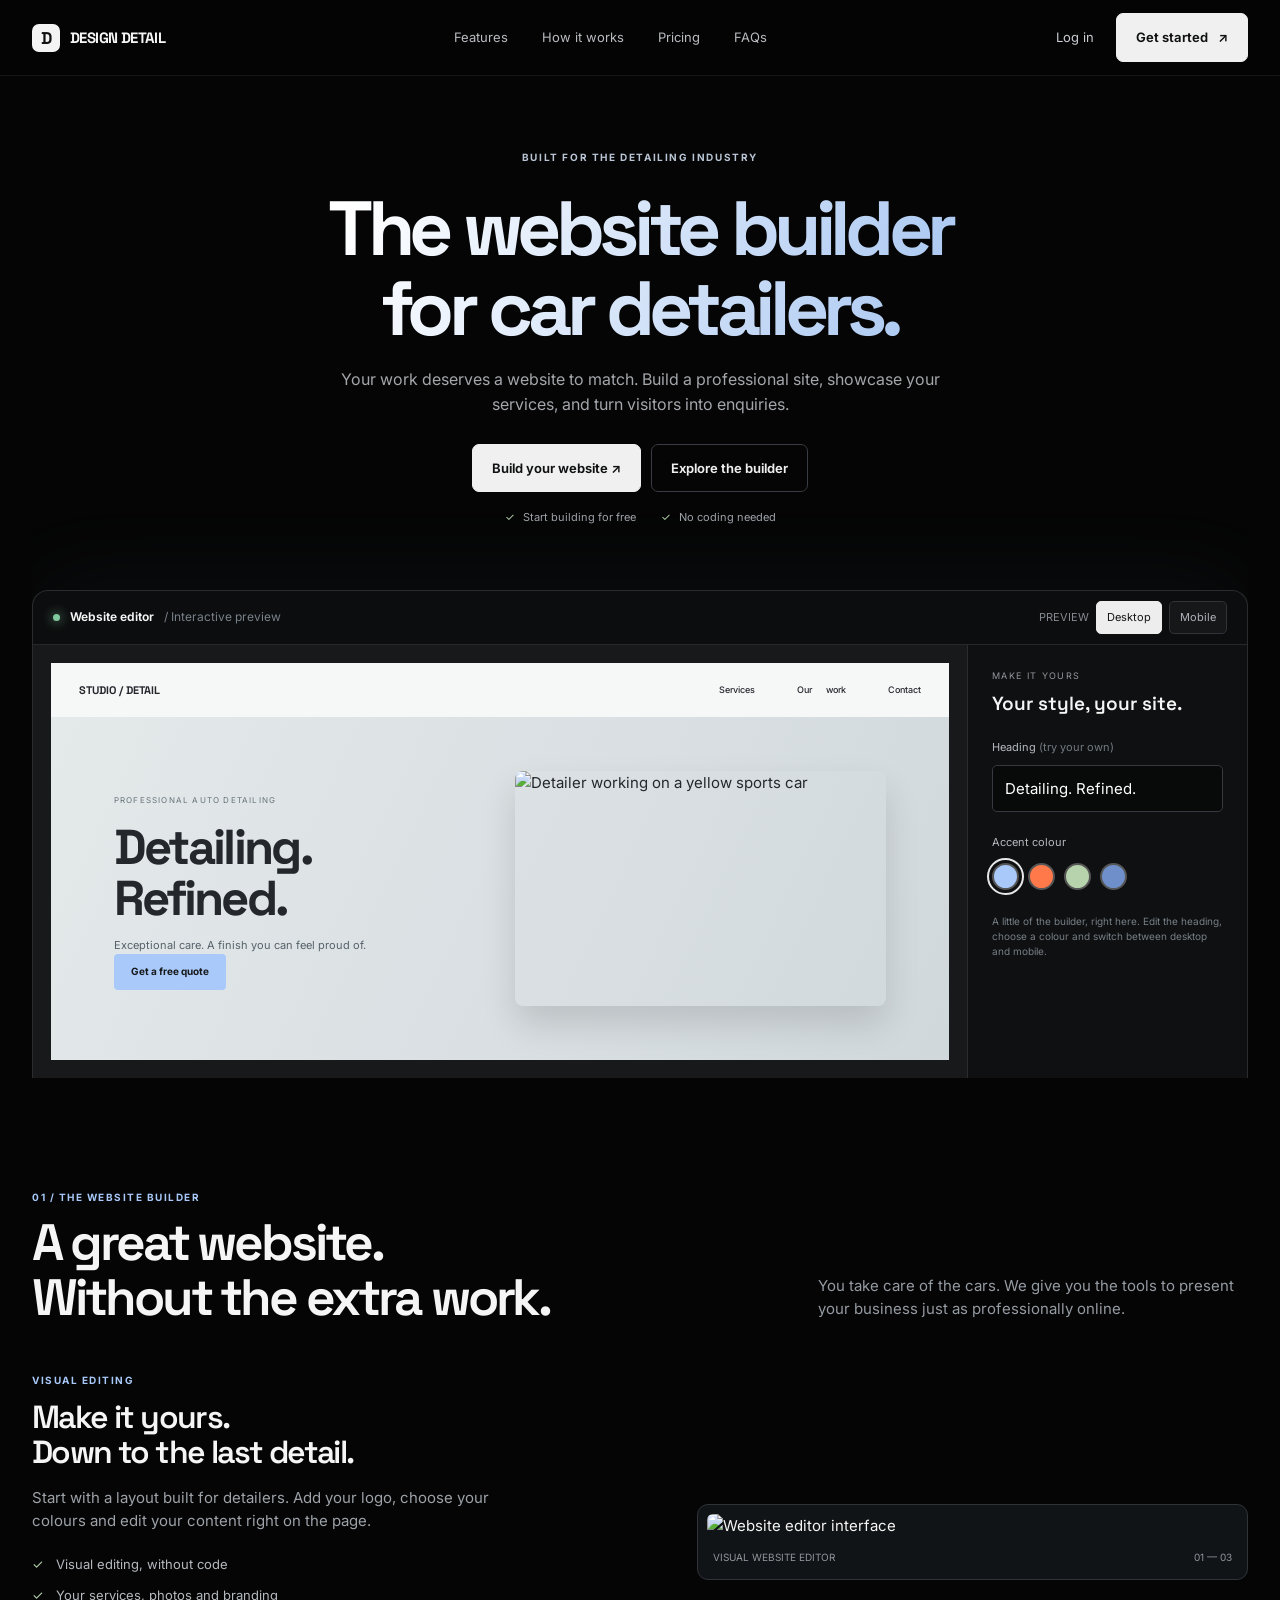
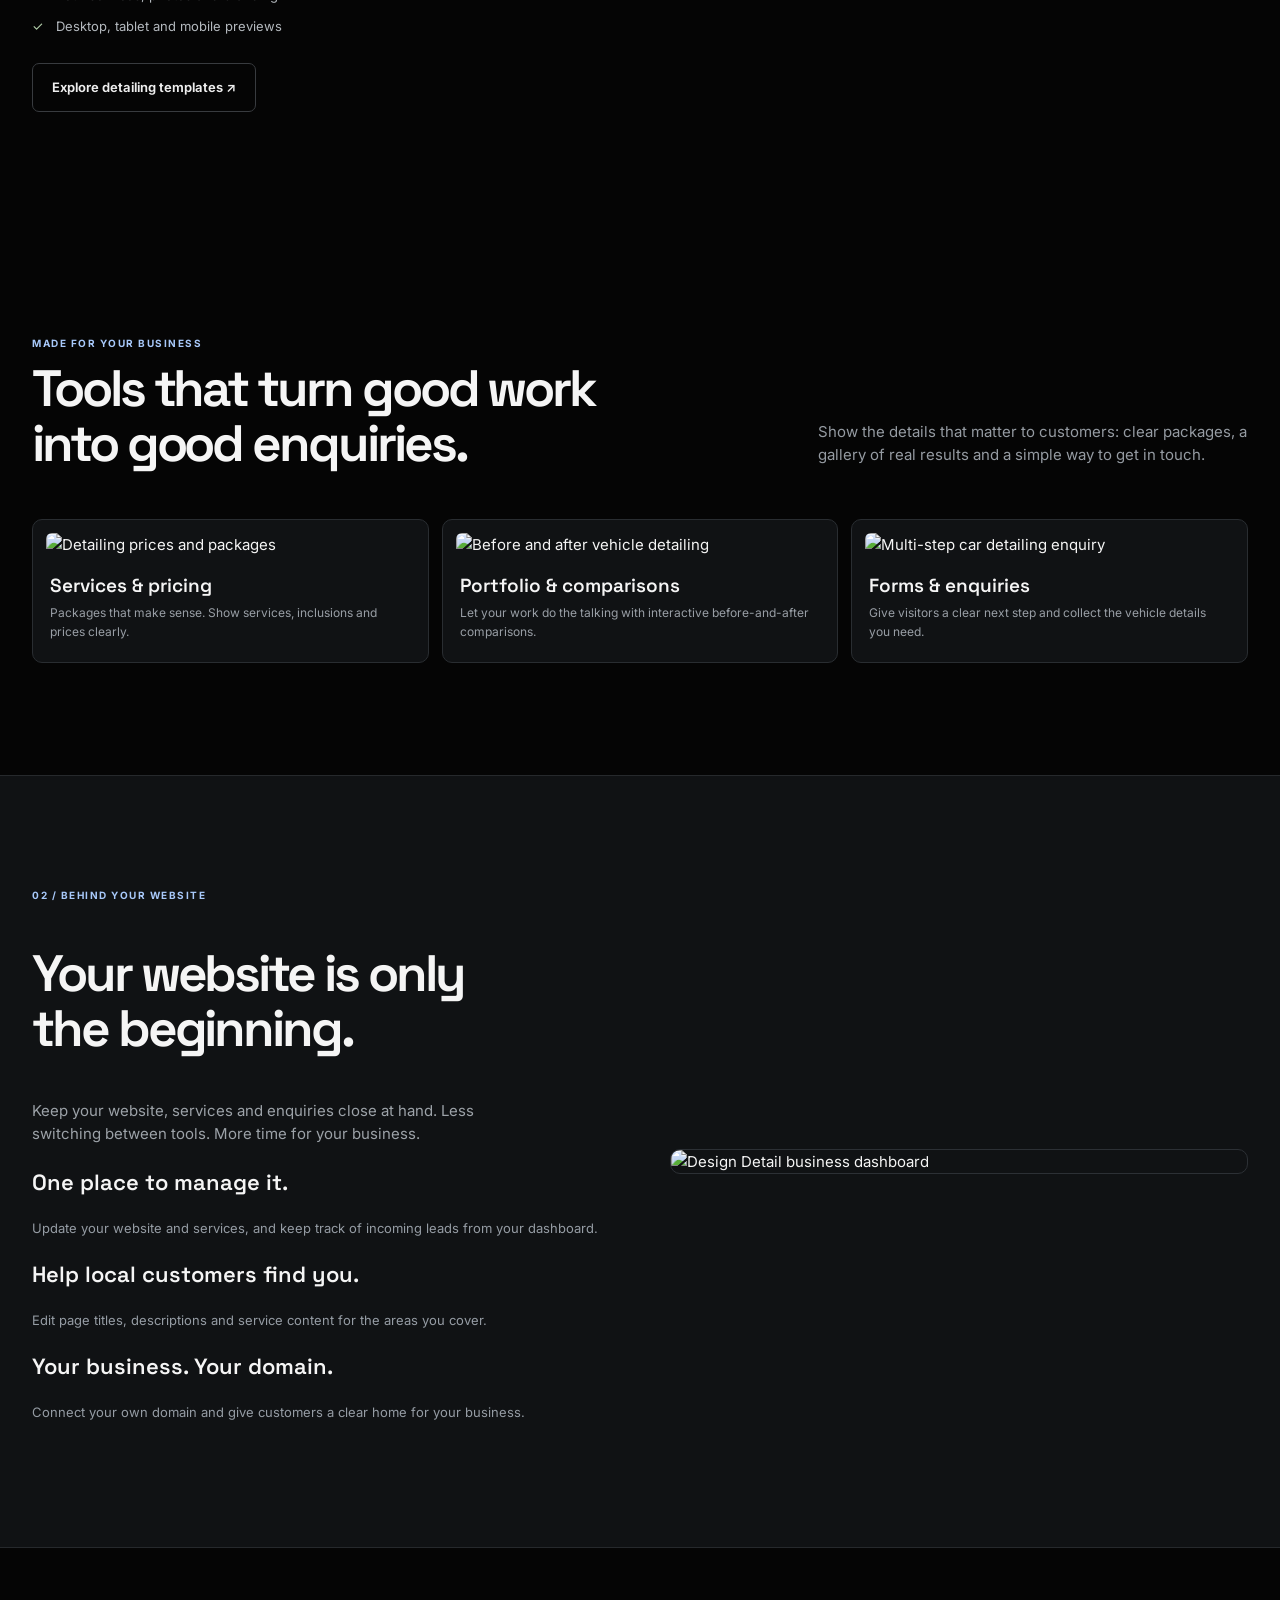
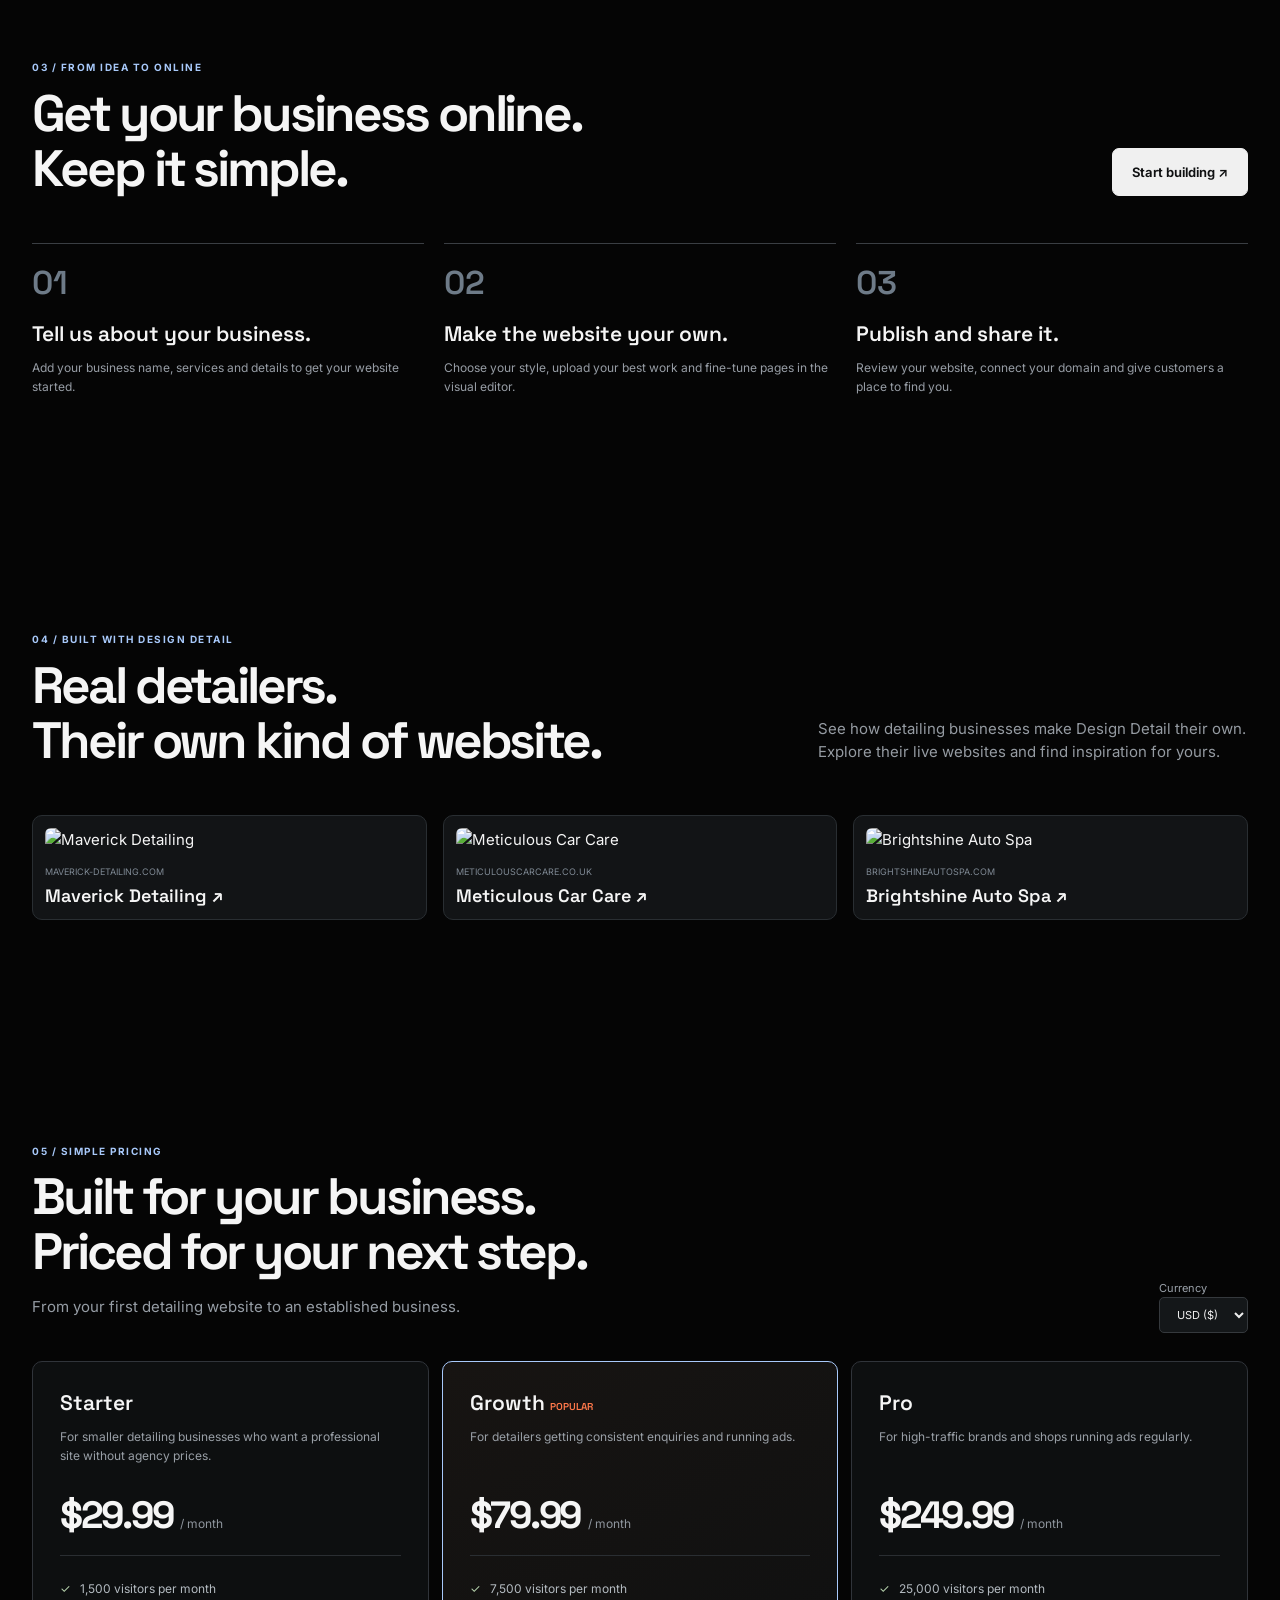
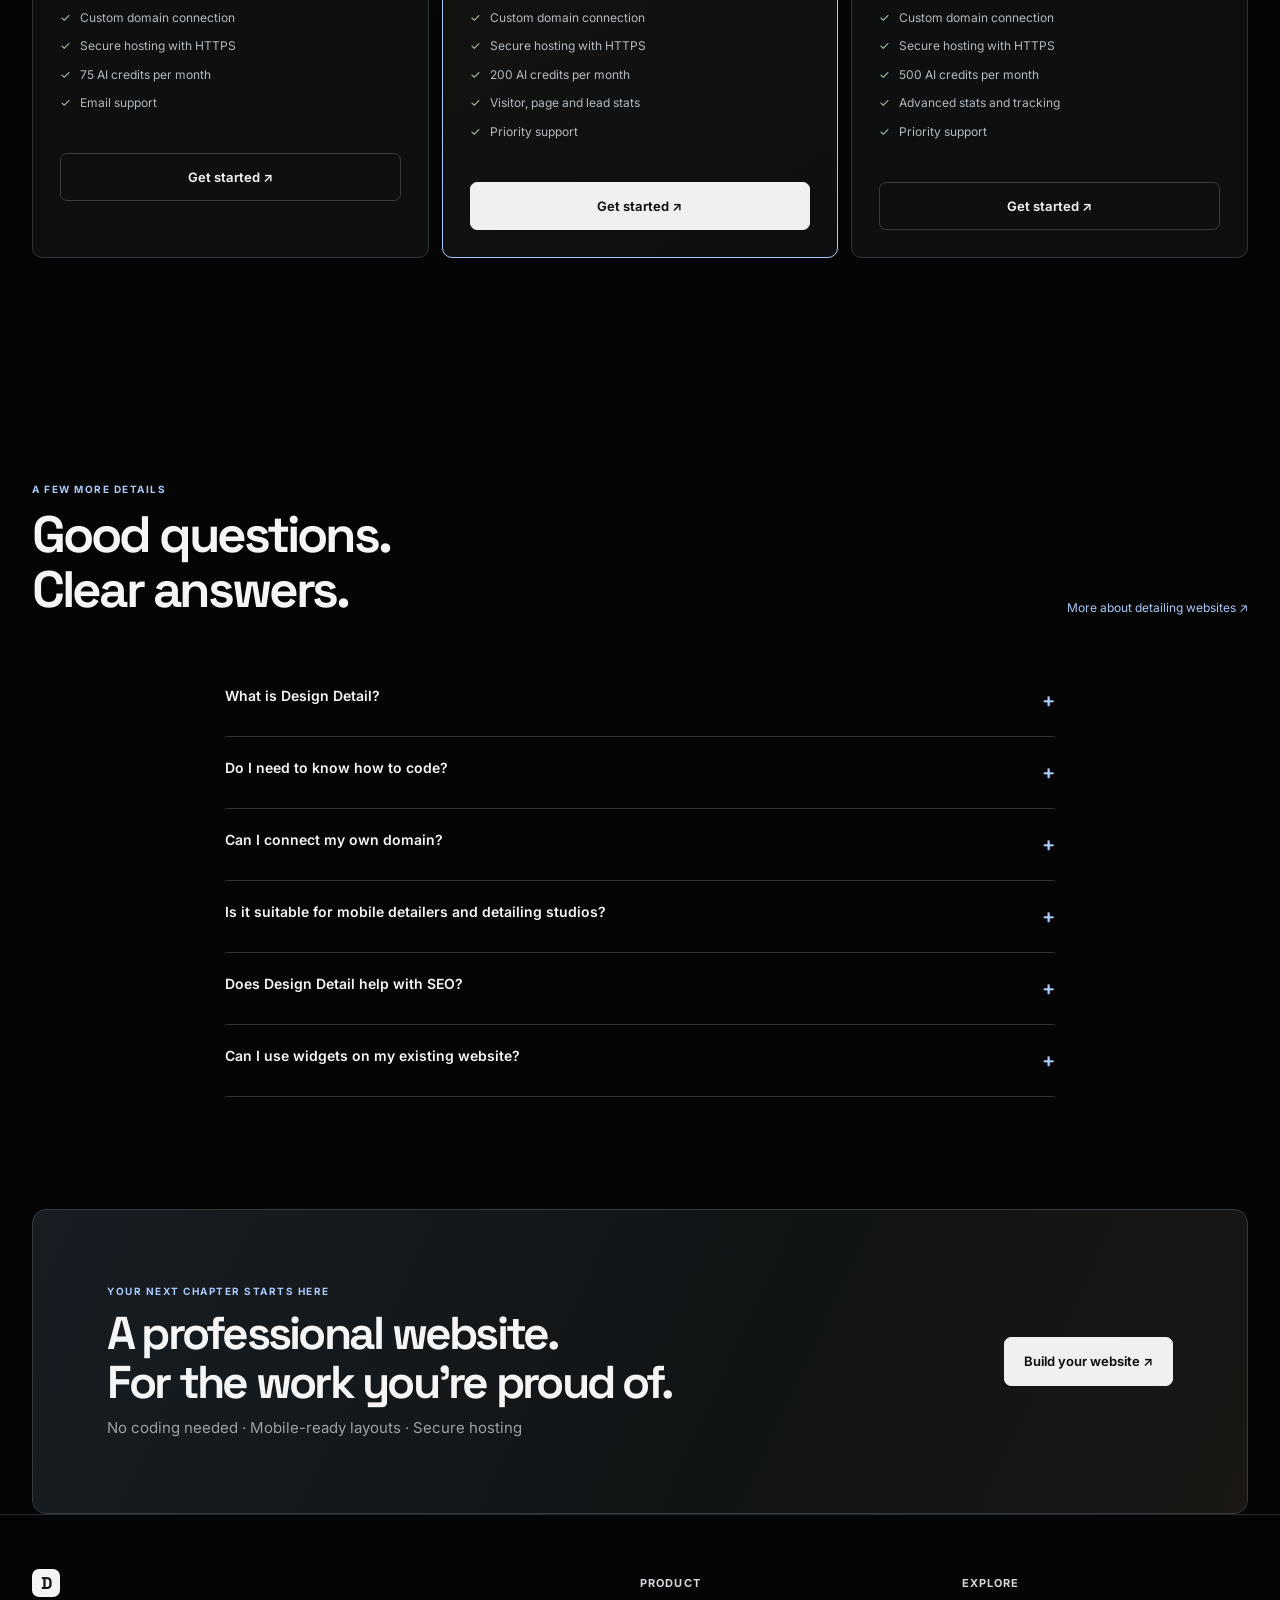
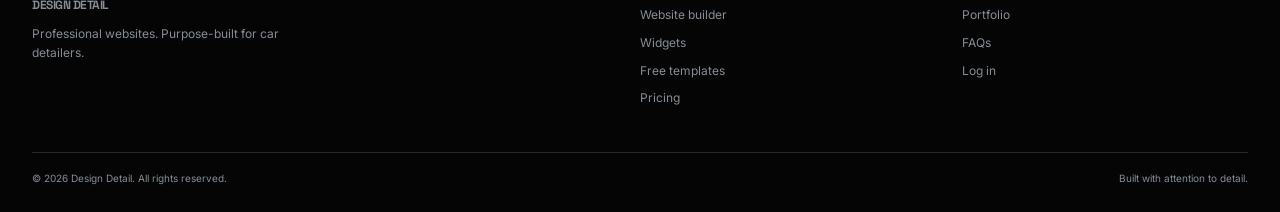
==== commit e4bc19d9: "Recreate each supplied reference as an independent website" ====
--- a/1-detail-lab/index.html
+++ b/1-detail-lab/index.html
@@ -1,56 +1,32 @@
 <!doctype html>
-<html lang="ru">
+<html lang="en">
 <head>
 <meta charset="utf-8"><meta name="viewport" content="width=device-width,initial-scale=1">
-<meta name="theme-color" content="#050505">
-<meta name="description" content="DETAIL / LAB — платформа для создания сайтов детейлинг-бизнеса: услуги, пакеты, портфолио, сравнения и заявки.">
-<title>DETAIL / LAB — digital tools for detailers</title>
+<title>Design Detail — Websites built for detailers</title>
 <link rel="preconnect" href="https://fonts.googleapis.com"><link rel="preconnect" href="https://fonts.gstatic.com" crossorigin>
-<link href="https://fonts.googleapis.com/css2?family=Inter:wght@400;500;600;700&family=Satoshi:wght@400;500;600;700;800;900&display=swap" rel="stylesheet">
+<link href="https://fonts.googleapis.com/css2?family=Inter:wght@400;500;600;700;800&family=Space+Grotesk:wght@500;600;700&display=swap" rel="stylesheet">
 <style>
-:root{--bg:#050505;--panel:#0d0e10;--panel2:#141619;--line:#292c31;--ink:#f5f5f5;--muted:#9a9da4;--blue:#a8c9fa;--sage:#b6d3ad;--orange:#ff794b;--accent:var(--orange);--radius:8px;--wrap:1240px}
-*{box-sizing:border-box}html{scroll-behavior:smooth;scroll-padding-top:86px}body{margin:0;background:var(--bg);color:var(--ink);font-family:Inter,Arial,sans-serif}a{color:inherit;text-decoration:none}button,input,select,textarea{font:inherit}button{cursor:pointer}.wrap{width:min(var(--wrap),calc(100% - 56px));margin:auto}.top{position:sticky;top:0;z-index:30;background:#050505eF;border-bottom:1px solid #242629;backdrop-filter:blur(18px)}.nav{height:78px;display:flex;align-items:center;justify-content:space-between}.brand{display:flex;align-items:center;gap:11px;font:800 15px Satoshi,sans-serif;letter-spacing:1.3px}.brand-mark{width:31px;height:31px;border:1px solid #656a71;border-radius:7px;display:grid;place-items:center;color:var(--orange);font-size:16px}.brand small{display:block;font:9px Inter;color:#7f848b;letter-spacing:2px;margin-top:3px}.navlinks{display:flex;gap:29px;color:#b3b6bd;font-size:12px}.navlinks a{transition:color .2s}.navlinks a:hover{color:#fff}.nav-actions{display:flex;align-items:center;gap:18px;font-size:11px}.login{color:#c0c4cc}.button{display:inline-flex;align-items:center;justify-content:center;gap:17px;padding:14px 19px;background:#f1f1f1;color:#101112;border:1px solid #f1f1f1;border-radius:6px;font-weight:700;font-size:11px;transition:transform .25s,background .25s,border-color .25s}.button:hover{transform:translateY(-2px);background:#dce8f8;border-color:#dce8f8}.button.dark{background:#17191c;color:#f0f1f3;border-color:#30343a}.button.dark:hover{background:#22262c}.menu-toggle{display:none;background:none;border:1px solid #333;color:#fff;border-radius:6px;padding:8px 10px}.hero{padding:83px 0 76px;text-align:center}.eyebrow{display:inline-flex;align-items:center;gap:9px;color:#c7cbd2;font-size:10px;letter-spacing:2px;text-transform:uppercase}.dot{width:7px;height:7px;border-radius:50%;background:var(--orange);box-shadow:0 0 14px #ff794b80}.hero h1{font:800 clamp(48px,7vw,86px)/.97 Satoshi,Inter,sans-serif;letter-spacing:-4.7px;max-width:960px;margin:25px auto 20px}.hero h1 span{color:var(--blue)}.hero-copy{max-width:650px;margin:0 auto;color:#aeb2ba;font-size:14px;line-height:1.85}.hero-actions{display:flex;justify-content:center;gap:12px;margin:28px 0 20px}.hero-notes{display:flex;justify-content:center;gap:24px;color:#81868e;font-size:10px}.hero-notes span{display:flex;gap:7px;align-items:center}.hero-notes b{color:var(--sage);font-size:13px}
-.builder{margin:26px auto 0;max-width:1120px;background:linear-gradient(140deg,#151719,#0a0b0c 65%);border:1px solid #303338;border-radius:13px;padding:12px;box-shadow:0 40px 120px #000b;position:relative;overflow:hidden}.builder:before{content:"";position:absolute;width:480px;height:320px;top:-200px;left:28%;background:#a8c9fa16;filter:blur(70px);pointer-events:none}.builder-head{height:44px;display:flex;align-items:center;justify-content:space-between;padding:0 14px;border-bottom:1px solid #272b30;color:#9da2aa;font:10px "DM Mono",monospace;letter-spacing:1px}.dots{display:flex;gap:5px}.dots i{width:7px;height:7px;border-radius:50%;background:#555}.builder-grid{display:grid;grid-template-columns:270px 1fr;gap:12px;padding:12px 0 0}.editor{background:#111315;border:1px solid #292d32;border-radius:8px;padding:18px;text-align:left;position:relative;z-index:1}.editor-title{font:700 10px "DM Mono",monospace;color:#d2d5db;letter-spacing:1.2px;margin-bottom:20px}.field-label{display:block;font-size:10px;color:#8d929b;margin:14px 0 7px}.editor input{width:100%;padding:11px;background:#08090a;border:1px solid #363a40;border-radius:5px;color:#f6f7f8;font-size:11px;outline:none}.editor input:focus{border-color:var(--blue)}.swatches{display:flex;gap:9px}.swatch{width:25px;height:25px;border-radius:50%;border:2px solid #444;outline:1px solid transparent;padding:0}.swatch.active{outline-color:#fff;border-color:#111}.swatch[data-color="#a8c9fa"]{background:#a8c9fa}.swatch[data-color="#ff794b"]{background:#ff794b}.swatch[data-color="#b6d3ad"]{background:#b6d3ad}.swatch[data-color="#d9d3c7"]{background:#d9d3c7}.device-toggle{display:flex;background:#08090a;padding:3px;border:1px solid #34383e;border-radius:6px;gap:3px}.device-toggle button{flex:1;background:none;color:#9ca1aa;border:0;border-radius:4px;padding:8px;font-size:10px}.device-toggle button.active{background:#272b30;color:#fff}.live-note{font-size:9px;color:#80868e;margin-top:18px;line-height:1.7}.live-note b{color:var(--sage);font-weight:500}.preview-stage{background:#08090a;border:1px solid #292d32;border-radius:8px;display:flex;justify-content:center;align-items:center;padding:16px;min-height:435px;overflow:hidden}.preview-window{width:100%;max-width:100%;transition:max-width .4s cubic-bezier(.22,1,.36,1);border-radius:5px;background:#101216;overflow:hidden;box-shadow:0 10px 45px #0009}.preview-window.mobile{max-width:290px}.preview-bar{height:27px;background:#1b1e22;display:flex;align-items:center;padding:0 11px;gap:5px}.preview-bar i{width:5px;height:5px;background:#555;border-radius:50%}.preview-url{margin:auto;color:#787d85;font-size:8px}.sample-site{--demo-accent:var(--blue);background:#15191d;min-height:390px;position:relative;text-align:left}.sample-nav{height:42px;display:flex;align-items:center;justify-content:space-between;padding:0 20px;font-size:8px;letter-spacing:1px;color:#d4d7dc;border-bottom:1px solid #ffffff1c}.sample-nav strong{font:800 11px Satoshi;letter-spacing:1px}.sample-nav strong span{color:var(--demo-accent)}.sample-hero{padding:34px 6% 36px;background:linear-gradient(90deg,#101316 3%,#101316dd 48%,#10131620),url('assets/detailing-main.jpg') center/cover;min-height:305px}.sample-tag{font:8px "DM Mono",monospace;letter-spacing:2px;color:var(--demo-accent)}.sample-hero h3{font:800 clamp(27px,4vw,48px)/.98 Satoshi;margin:17px 0 10px;max-width:470px;letter-spacing:-1.7px}.sample-hero p{color:#c6cad0;font-size:9px;line-height:1.7;max-width:320px}.sample-hero a{display:inline-flex;background:var(--demo-accent);color:#111;padding:10px 14px;font-size:8px;font-weight:800;margin-top:13px;border-radius:3px}.sample-stats{display:flex;gap:23px;border-top:1px solid #ffffff28;margin-top:20px;padding-top:13px;font-size:8px;color:#b7bcc4}.sample-stats b{display:block;color:white;font-size:13px}
-.section{padding:83px 0}.section-head{display:flex;align-items:end;justify-content:space-between;gap:35px;margin-bottom:30px}.section-index{font:10px "DM Mono",monospace;color:var(--orange);letter-spacing:1.5px}.section h2{font:700 clamp(37px,5vw,60px)/1 Satoshi;letter-spacing:-2.4px;margin:13px 0 0}.section h2 em{font-style:normal;color:var(--blue)}.section-intro{max-width:420px;color:#a5aab3;font-size:12px;line-height:1.85}.chips{display:flex;gap:8px;flex-wrap:wrap}.chips span{border:1px solid #30343a;color:#bdc2ca;border-radius:100px;padding:9px 14px;font-size:10px}.feature-split{display:grid;grid-template-columns:1fr 1fr;gap:14px;margin-top:22px}.feature-card{background:var(--panel);border:1px solid var(--line);border-radius:9px;overflow:hidden}.feature-copy{padding:25px}.feature-copy .tag{font:9px "DM Mono",monospace;color:var(--orange);letter-spacing:1.4px}.feature-copy h3{font:700 25px Satoshi;margin:12px 0 8px;letter-spacing:-.6px}.feature-copy p{font-size:11px;color:var(--muted);line-height:1.8;margin:0}.feature-img{height:245px;overflow:hidden}.feature-img img{width:100%;height:100%;object-fit:cover;display:block;transition:transform .8s}.feature-card:hover .feature-img img{transform:scale(1.04)}
-.compare{background:#111417;border:1px solid #30343a;border-radius:11px;padding:23px;margin-top:20px}.compare-visual{height:340px;position:relative;overflow:hidden;border-radius:6px;--split:50%}.compare-visual img{position:absolute;inset:0;width:100%;height:100%;object-fit:cover}.compare-visual .after{clip-path:inset(0 0 0 var(--split))}.compare-divider{position:absolute;left:var(--split);top:0;bottom:0;width:2px;background:#fff;transform:translateX(-1px);pointer-events:none}.compare-divider:after{content:"↔";position:absolute;top:50%;left:50%;transform:translate(-50%,-50%);width:42px;height:42px;border-radius:50%;background:#fff;color:#171a1e;display:grid;place-items:center;font-size:17px;box-shadow:0 5px 20px #0009}.compare-labels{position:absolute;top:17px;left:17px;right:17px;display:flex;justify-content:space-between;pointer-events:none}.compare-labels span{font:9px "DM Mono",monospace;background:#000a;color:#fff;padding:7px 10px;border-radius:3px}.compare input{width:100%;margin:20px 0 0;accent-color:var(--orange);cursor:ew-resize}
-.packages{display:grid;grid-template-columns:1fr 1fr;gap:24px;align-items:start}.package-visual{height:100%;min-height:390px;position:relative;overflow:hidden;border-radius:9px}.package-visual img{width:100%;height:100%;object-fit:cover}.package-visual:after{content:"";position:absolute;inset:0;background:linear-gradient(0deg,#050505c8,transparent 65%)}.package-visual figcaption{position:absolute;z-index:1;bottom:22px;left:23px;font:10px "DM Mono";letter-spacing:1.5px;color:#fff}.package-tools{background:var(--panel);border:1px solid var(--line);border-radius:9px;padding:23px}.vehicle-tabs{display:flex;background:#08090a;padding:4px;border:1px solid #30343a;border-radius:6px;margin:15px 0 18px}.vehicle-tabs button{flex:1;background:transparent;border:0;color:#9ca1aa;padding:10px;font-size:10px;border-radius:4px}.vehicle-tabs button.active{background:#292d32;color:#fff}.package-row{display:grid;grid-template-columns:1fr auto;gap:10px;padding:18px 0;border-top:1px solid #2e3238}.package-row h3{font:600 16px Satoshi;margin:0 0 5px}.package-row p{font-size:10px;color:#9097a0;line-height:1.6;margin:0}.price{font:700 20px Satoshi;text-align:right}.package-row small{display:block;color:#a2a7ae;font:9px Inter;text-align:right;margin-top:4px}.package-row a{display:inline-block;margin-top:10px;font-size:9px;color:var(--blue)}.package-cta{width:100%;margin-top:12px}
-.testimonials{display:grid;grid-template-columns:1fr auto;gap:22px;align-items:center}.review-window{overflow:hidden}.review-track{display:flex;transition:transform .5s cubic-bezier(.22,1,.36,1)}.review{flex:0 0 100%;background:#111315;border:1px solid #30343a;border-radius:9px;padding:30px}.stars{color:#ffb36f;letter-spacing:3px;font-size:13px}.review blockquote{font:500 clamp(18px,2.3vw,25px)/1.5 Satoshi;margin:17px 0 24px;color:#edf0f4}.review-person{display:flex;justify-content:space-between;align-items:center;color:#969ca5;font-size:10px}.review-person strong{color:#fff}.carousel-actions{display:flex;gap:7px}.round-btn{width:38px;height:38px;border:1px solid #444a52;border-radius:50%;background:#101214;color:#fff;font-size:16px}.round-btn:hover{background:#252a30}
-.steps{display:grid;grid-template-columns:repeat(3,1fr);gap:11px}.step{background:var(--panel);border:1px solid var(--line);border-radius:8px;padding:25px;min-height:190px}.step b{font:10px "DM Mono";color:var(--orange)}.step h3{font:700 19px Satoshi;margin:29px 0 8px}.step p{font-size:10px;color:var(--muted);line-height:1.8;margin:0}
-.pricing{display:grid;grid-template-columns:repeat(3,1fr);gap:12px}.plan{border:1px solid var(--line);border-radius:9px;padding:24px;background:#0c0d0f;position:relative}.plan.popular{border-color:var(--blue);background:linear-gradient(160deg,#17202b,#0c0d0f 55%)}.plan-badge{position:absolute;right:15px;top:15px;background:#a8c9fa;color:#101720;border-radius:100px;padding:6px 8px;font-size:8px;font-weight:800}.plan h3{font:700 19px Satoshi;margin:0 0 8px}.plan p{font-size:10px;color:#959aa3;line-height:1.7;min-height:34px}.currency{display:flex;gap:5px;align-items:center;justify-content:end;font-size:9px;color:#969ba4;margin-bottom:15px}.currency select{background:#101214;border:1px solid #343941;color:#fff;padding:7px 10px;border-radius:4px;font-size:9px}.plan-price{font:800 33px Satoshi;letter-spacing:-1.5px;margin:16px 0 0}.plan-price small{font:10px Inter;color:#969ba4;letter-spacing:0}.plan ul{list-style:none;padding:14px 0 0;margin:14px 0 22px;border-top:1px solid #30343a}.plan li{font-size:10px;color:#c0c4cb;padding:7px 0;display:flex;gap:8px}.plan li:before{content:"✓";color:var(--sage)}.plan .button{width:100%}
-.faq{border-top:1px solid #2b2f35}.faq-item{border-bottom:1px solid #2b2f35}.faq-q{width:100%;background:none;color:#f1f2f4;border:0;display:flex;justify-content:space-between;text-align:left;padding:22px 0;font:600 15px Satoshi}.faq-q i{font-style:normal;color:var(--blue);font-size:20px;transition:transform .3s}.faq-a{max-height:0;overflow:hidden;transition:max-height .35s ease}.faq-a p{font-size:11px;color:#a1a6ae;line-height:1.8;max-width:760px;margin:0;padding:0 30px 22px 0}.faq-item.open .faq-a{max-height:160px}.faq-item.open .faq-q i{transform:rotate(45deg)}
-.contact{display:grid;grid-template-columns:.8fr 1.2fr;gap:45px;background:linear-gradient(130deg,#111b27,#101214 62%);border:1px solid #2e3b4e;border-radius:12px;padding:38px}.contact h2{font:800 clamp(40px,5vw,62px)/.98 Satoshi;letter-spacing:-2.7px;margin:16px 0}.contact-copy p{font-size:12px;color:#acb6c3;line-height:1.9}.wizard{background:#080a0c;border:1px solid #303943;border-radius:8px;padding:25px}.progress{display:flex;gap:6px;margin-bottom:22px}.progress span{height:3px;flex:1;background:#2b3038;border-radius:5px}.progress span.active{background:var(--blue)}.form-step{display:none}.form-step.active{display:block;animation:fadeUp .35s both}.form-step h3{font:700 20px Satoshi;margin:0 0 7px}.form-step p{color:#949ba5;font-size:10px;line-height:1.7;margin-bottom:17px}.form-grid{display:grid;grid-template-columns:1fr 1fr;gap:10px}.wizard label{font-size:9px;color:#a7aeb8;display:block}.wizard input,.wizard select,.wizard textarea{display:block;width:100%;padding:12px 13px;background:#14181e;border:1px solid #363e48;color:#f1f3f5;border-radius:4px;margin:6px 0 0;font-size:10px;outline:none}.wizard input:focus,.wizard select:focus,.wizard textarea:focus{border-color:var(--blue)}.wizard .full{grid-column:1/-1}.wizard-actions{display:flex;justify-content:space-between;gap:10px;margin-top:18px}.wizard-actions button{min-width:110px}.form-status{font-size:10px;color:var(--sage);margin-top:12px;min-height:14px}.footer{border-top:1px solid #272b30;padding:29px 0;display:flex;justify-content:space-between;gap:20px;color:#858b94;font-size:9px}.footer strong{color:#e7e9ed}
-.reveal{opacity:0;transform:translateY(25px);transition:opacity .7s ease,transform .7s cubic-bezier(.22,1,.36,1)}.reveal.in{opacity:1;transform:none}@keyframes fadeUp{from{opacity:0;transform:translateY(10px)}to{opacity:1;transform:none}}
-@media(max-width:900px){.wrap{width:calc(100% - 36px)}.navlinks{display:none;position:absolute;top:78px;left:0;right:0;background:#090a0c;padding:24px;flex-direction:column;border-bottom:1px solid #30343a}.navlinks.open{display:flex}.menu-toggle{display:block}.nav-actions .login{display:none}.hero{padding:62px 0}.builder-grid{grid-template-columns:1fr}.editor{display:grid;grid-template-columns:1fr 1fr;gap:8px;align-items:center}.editor-title{grid-column:1/-1;margin:0}.field-label{margin:6px 0}.editor input{margin:0}.swatches{align-items:center}.device-toggle{margin-top:5px}.preview-stage{min-height:350px}.section{padding:65px 0}.section-head{display:block}.packages,.contact{grid-template-columns:1fr}.pricing{grid-template-columns:1fr 1fr}.plan:last-child{grid-column:1/-1}}
-@media(max-width:560px){.wrap{width:calc(100% - 28px)}.nav{height:68px}.navlinks{top:68px}.hero{padding:48px 0}.hero h1{font-size:50px;letter-spacing:-2.8px}.hero-actions{flex-direction:column}.hero-actions .button{width:100%}.hero-notes{gap:12px;flex-wrap:wrap}.builder{padding:7px}.builder-head{padding:0 7px}.editor{display:block}.editor-title{margin-bottom:12px}.preview-stage{padding:7px;min-height:320px}.sample-hero{padding:25px 5%;min-height:285px}.sample-hero h3{font-size:34px}.sample-stats{gap:14px}.section h2{font-size:42px}.feature-split,.steps,.pricing{grid-template-columns:1fr}.plan:last-child{grid-column:auto}.compare-visual{height:255px}.packages{gap:13px}.package-visual{min-height:260px;height:260px}.package-tools{padding:17px}.testimonials{grid-template-columns:1fr}.carousel-actions{justify-content:flex-end}.review{padding:22px}.contact{padding:23px;gap:23px}.form-grid{grid-template-columns:1fr}.wizard .full{grid-column:auto}.footer{display:block;line-height:2.3}}
-@media(prefers-reduced-motion:reduce){html{scroll-behavior:auto}*,*:before,*:after{animation-duration:.01ms!important;transition-duration:.01ms!important}}
-</style>
-</head>
+:root{--bg:#050505;--panel:#101112;--panel2:#17191b;--line:#292c30;--text:#f5f5f5;--muted:#999da3;--blue:#a8c9fa;--green:#b6d3ad;--orange:#ff794b;--accent:var(--blue);--max:1220px}
+*{box-sizing:border-box}html{scroll-behavior:smooth;scroll-padding-top:85px}body{margin:0;background:var(--bg);color:var(--text);font-family:Inter,Arial,sans-serif;font-size:15px;line-height:1.55}a{color:inherit;text-decoration:none}button,input,select{font:inherit}button{cursor:pointer}.wrap{width:min(var(--max),calc(100% - 64px));margin:auto}.top{height:76px;position:sticky;top:0;z-index:50;background:rgba(5,5,5,.88);backdrop-filter:blur(18px);border-bottom:1px solid rgba(255,255,255,.07)}.nav{height:100%;display:flex;align-items:center;justify-content:space-between}.brand{display:flex;gap:10px;align-items:center;font:700 15px "Space Grotesk";letter-spacing:-.04em}.brand-mark{width:28px;height:28px;border-radius:7px;background:#f4f4f4;color:#111;display:grid;place-items:center;font-size:17px}.navlinks{display:flex;gap:34px;font-size:13px;color:#b9bbc0}.navlinks a:hover{color:white}.navright{display:flex;align-items:center;gap:22px;font-size:13px}.login{color:#c8cbd0}.btn{display:inline-flex;align-items:center;justify-content:center;gap:10px;padding:13px 19px;border:1px solid #f0f0f0;border-radius:7px;background:#f0f0f0;color:#101112;font-size:13px;font-weight:650;transition:.25s}.btn:hover{transform:translateY(-2px);background:var(--accent);border-color:var(--accent)}.btn.dark{background:transparent;color:#eee;border-color:#383b3f}.btn.dark:hover{background:#1c1e21}.hero{text-align:center;padding:74px 0 0;overflow:hidden}.eyebrow{font-size:10px;letter-spacing:.16em;font-weight:700;color:#b9c5d5;text-transform:uppercase}.hero h1{font:700 clamp(48px,6vw,78px)/1.05 "Space Grotesk";letter-spacing:-.07em;max-width:900px;margin:22px auto 18px;background:linear-gradient(110deg,#fff 8%,#a9c7f1 40%,#f5f5f5 62%,#ff9b6c 90%);background-size:220% auto;color:transparent;background-clip:text;animation:shine 7s linear infinite}.hero p{max-width:610px;margin:0 auto;color:#a3a6ab;font-size:16px}.actions{display:flex;justify-content:center;gap:10px;margin:28px 0 17px}.trust{display:flex;justify-content:center;gap:25px;color:#9da2a8;font-size:11px}.trust span:before{content:"✓";color:var(--green);margin-right:8px}.editor{margin:63px auto 0;border:1px solid #2a2d30;border-bottom:0;border-radius:16px 16px 0 0;background:#0c0d0e;overflow:hidden;text-align:left;box-shadow:0 -18px 90px rgba(168,201,250,.045)}.editorbar{height:54px;display:flex;align-items:center;justify-content:space-between;padding:0 20px;border-bottom:1px solid #26282b}.editorname{display:flex;align-items:center;gap:10px;font-size:12px;font-weight:650}.live-dot{width:7px;height:7px;border-radius:100%;background:#80c89d;box-shadow:0 0 12px #80c89d}.editor-tools{display:flex;align-items:center;gap:7px;color:#858a90;font-size:11px}.device{border:1px solid #303338;color:#aeb2b8;background:#151719;padding:7px 10px;border-radius:5px;font-size:11px}.device.active{background:#ededed;color:#151515;border-color:#ededed}.editorbody{display:grid;grid-template-columns:1fr 280px;min-height:430px}.preview-wrap{padding:18px;background:#17191b;min-width:0}.preview{height:100%;min-height:390px;background:#e8edf0;color:#24282d;position:relative;overflow:hidden;transition:width .35s,border-radius .35s;margin:auto}.preview.mobile{width:290px;border:9px solid #27292c;border-radius:25px;min-height:490px}.preview-nav{height:54px;padding:0 28px;display:flex;align-items:center;justify-content:space-between;background:#f6f7f7;font:700 11px "Space Grotesk"}.preview-nav span:last-child{font:500 9px Inter;word-spacing:12px}.preview-hero{min-height:320px;padding:54px 7%;display:flex;align-items:center;justify-content:space-between;gap:25px;background:linear-gradient(115deg,#e4e9ea,#d1d8dc)}.preview-copy{max-width:360px;z-index:1}.preview-copy small{font-size:8px;letter-spacing:.15em;color:#68747c}.preview-copy h3{font:700 clamp(32px,4vw,49px)/1.04 "Space Grotesk";letter-spacing:-.055em;margin:13px 0}.preview-copy p{font-size:11px;color:#56616a}.preview-copy button{border:0;background:var(--accent);color:#17191b;padding:10px 17px;border-radius:4px;font-size:10px;font-weight:700}.preview-car{width:48%;height:235px;object-fit:cover;border-radius:8px;box-shadow:0 18px 35px #0002}.preview.mobile .preview-nav{padding:0 14px}.preview.mobile .preview-hero{display:block;padding:30px 16px}.preview.mobile .preview-copy h3{font-size:32px}.preview.mobile .preview-car{width:100%;height:170px;margin-top:18px}.editor-panel{padding:24px;border-left:1px solid #2a2d30;background:#0f1011}.panel-kicker{font-size:9px;letter-spacing:.15em;color:#92979e}.editor-panel h3{font:600 19px "Space Grotesk";margin:9px 0 23px}.fieldlabel{display:block;color:#b6bbc1;font-size:11px;margin:0 0 8px}.editor-panel input{width:100%;border:1px solid #363a3e;background:#080909;color:#fff;padding:11px 12px;border-radius:5px;outline:none;margin-bottom:22px}.swatches{display:flex;gap:9px;margin:12px 0 23px}.swatch{width:27px;height:27px;border-radius:50%;border:2px solid #555;padding:0;outline:2px solid transparent;outline-offset:3px}.swatch.active{outline-color:#e7e7e7}.editor-hint{font-size:10px;color:#777f87;line-height:1.5;margin-top:24px}.section{padding:112px 0}.section-head{display:flex;justify-content:space-between;align-items:end;gap:35px;margin-bottom:47px}.section-head h2{font:650 clamp(36px,4vw,52px)/1.08 "Space Grotesk";letter-spacing:-.06em;margin:10px 0 0;max-width:620px}.section-head p{color:#959ba2;max-width:430px;margin:0 0 5px}.kicker{color:var(--accent);font-size:10px;letter-spacing:.15em;text-transform:uppercase;font-weight:700}.features{display:grid;grid-template-columns:1.05fr .95fr;gap:55px;align-items:center}.featurecopy h3{font:600 32px/1.1 "Space Grotesk";letter-spacing:-.05em;margin:12px 0}.featurecopy p{color:#9ca2a8;max-width:470px}.checks{list-style:none;padding:0;margin:22px 0 27px;color:#b4b9be;font-size:13px}.checks li{margin:11px 0}.checks li:before{content:"✓";color:var(--green);margin-right:12px}.shot{border:1px solid #303338;border-radius:11px;background:#111416;padding:9px;overflow:hidden}.shot img{display:block;width:100%;border-radius:6px}.shot-caption{display:flex;justify-content:space-between;color:#90969e;font-size:10px;padding:13px 6px 5px}.tool-grid{display:grid;grid-template-columns:repeat(3,1fr);gap:13px}.tool-card{background:#101214;border:1px solid #292d31;border-radius:10px;padding:13px}.tool-card img{width:100%;height:190px;object-fit:cover;border-radius:6px}.tool-card h3{font:600 19px "Space Grotesk";margin:17px 4px 6px}.tool-card p{font-size:12px;color:#989ea5;margin:0 4px 8px}.split-band{background:#101214;border-top:1px solid #26292c;border-bottom:1px solid #26292c}.dashboard{display:grid;grid-template-columns:1fr 1fr;gap:60px;align-items:center}.dashboard img{width:100%;border-radius:10px;border:1px solid #2c3035}.steps{display:grid;grid-template-columns:repeat(3,1fr);gap:20px}.step{border-top:1px solid #3a3e43;padding-top:18px}.step b{font:600 33px "Space Grotesk";color:#6e7b88}.step h3{font:600 21px "Space Grotesk";margin:16px 0 8px}.step p{font-size:12px;color:#979da5}.examples{display:grid;grid-template-columns:repeat(3,1fr);gap:16px}.example{padding:12px;background:#121416;border:1px solid #292e32;border-radius:10px}.example img{width:100%;height:175px;object-fit:cover;border-radius:6px}.example small{display:block;color:#7f8994;font-size:9px;margin:13px 0 5px}.example h3{font:600 18px "Space Grotesk";margin:0}.pricing-top{display:flex;justify-content:space-between;align-items:end;margin-bottom:28px}.currency{background:#141719;color:#eee;border:1px solid #35393d;padding:9px 13px;border-radius:5px}.plans{display:grid;grid-template-columns:repeat(3,1fr);gap:13px}.plan{border:1px solid #30343a;border-radius:10px;padding:27px;background:#0d0f10}.plan.featured{border-color:var(--accent);background:linear-gradient(150deg,#171412,#0d0f10)}.plan h3{font:600 21px "Space Grotesk";margin:0}.plan p{font-size:12px;color:#999fa6;min-height:46px}.price{font:700 38px "Space Grotesk";letter-spacing:-.06em;margin:17px 0 0}.price em{font:400 12px Inter;color:#8f969e;letter-spacing:0}.plan ul{list-style:none;padding:14px 0;margin:16px 0;border-top:1px solid #2a2e32;color:#b3bac0;font-size:12px}.plan li{margin:10px 0}.plan li:before{content:"✓";color:var(--green);margin-right:9px}.plan .btn{width:100%}.faq{max-width:830px;margin:auto}.faq details{border-bottom:1px solid #2c3034;padding:20px 0}.faq summary{cursor:pointer;display:flex;justify-content:space-between;font-weight:600;font-size:14px;list-style:none}.faq summary:after{content:"+";color:var(--accent);font-size:20px}.faq details[open] summary:after{content:"−"}.faq p{color:#979ea6;max-width:700px;font-size:13px}.final{padding:74px;border-radius:14px;background:linear-gradient(115deg,#171d23,#111415 60%,#1a1714);border:1px solid #353a3e;display:flex;justify-content:space-between;align-items:center;gap:30px}.final h2{font:650 clamp(30px,4vw,46px)/1.05 "Space Grotesk";letter-spacing:-.06em;margin:10px 0}.footer{border-top:1px solid #262a2e;padding:45px 0 26px;color:#858c94}.footgrid{display:grid;grid-template-columns:2fr 1fr 1fr;gap:35px}.footgrid h4{color:#d3d7dc;font-size:11px;letter-spacing:.1em}.footgrid a{display:block;font-size:12px;margin:9px 0}.copyright{border-top:1px solid #262a2e;margin-top:35px;padding-top:18px;font-size:10px;display:flex;justify-content:space-between}.reveal{opacity:0;transform:translateY(24px);transition:opacity .75s ease,transform .75s cubic-bezier(.2,.7,.2,1)}.reveal.in{opacity:1;transform:none}@keyframes shine{to{background-position:-220% center}}@media(max-width:850px){.wrap{width:min(100% - 36px,var(--max))}.navlinks{display:none}.editorbody{grid-template-columns:1fr}.editor-panel{border-left:0;border-top:1px solid #2a2d30}.features,.dashboard{grid-template-columns:1fr;gap:25px}.tool-grid,.examples,.plans{grid-template-columns:1fr 1fr}.section-head{display:block}.section-head p{margin-top:15px}.steps{grid-template-columns:1fr}.footgrid{grid-template-columns:1fr 1fr}.final{padding:34px;display:block}.final .btn{margin-top:22px}}@media(max-width:560px){.wrap{width:calc(100% - 28px)}.top{height:65px}.login{display:none}.hero{padding-top:56px}.hero h1{font-size:47px}.hero p{font-size:14px}.actions{flex-direction:column;align-items:center}.actions .btn{width:100%;max-width:290px}.trust{gap:12px;font-size:9px}.editor{margin-top:40px}.editorbar{padding:0 12px}.editor-tools span{display:none}.preview-wrap{padding:9px}.preview{min-height:320px}.preview-hero{padding:27px 18px;min-height:300px}.preview-car{height:145px}.tool-grid,.examples,.plans{grid-template-columns:1fr}.tool-card img{height:200px}.section{padding:75px 0}.pricing-top{display:block}.currency{margin-top:20px}.footgrid{grid-template-columns:1fr}.copyright{display:block;line-height:2}}
+</style></head>
 <body>
-<header class="top"><div class="wrap nav"><a class="brand" href="#top"><span class="brand-mark">D/</span><span>DETAIL / LAB<small>TOOLS FOR DETAILERS</small></span></a><nav class="navlinks" id="navlinks"><a href="#features">Платформа</a><a href="#packages">Пакеты</a><a href="#process">Как работает</a><a href="#faq">FAQ</a></nav><div class="nav-actions"><a class="login" href="#contact">Войти</a><a class="button" href="#builder">Попробовать демо <b>↗</b></a><button class="menu-toggle" id="menuToggle" aria-label="Открыть меню">☰</button></div></div></header>
+<header class="top"><div class="wrap nav"><a class="brand" href="#top"><span class="brand-mark">D</span><span>DESIGN DETAIL</span></a><nav class="navlinks"><a href="#features">Features</a><a href="#how">How it works</a><a href="#pricing">Pricing</a><a href="#faq">FAQs</a></nav><div class="navright"><a class="login" href="#footer">Log in</a><a class="btn" href="#builder">Get started <span>↗</span></a></div></div></header>
 <main id="top">
-<section class="wrap hero"><div class="eyebrow"><span class="dot"></span> BUILT FOR THE DETAILING INDUSTRY</div><h1>Сайт, который<br>работает <span>на ваш блеск.</span></h1><p class="hero-copy">Покажите качество своей работы, объясните разницу между пакетами и принимайте заявки без бесконечных переписок. Всё необходимое для детейлинг-бизнеса — в одном месте.</p><div class="hero-actions"><a href="#builder" class="button">СОБРАТЬ СВОЙ САЙТ ↗</a><a href="#features" class="button dark">СМОТРЕТЬ ВОЗМОЖНОСТИ →</a></div><div class="hero-notes"><span><b>✓</b> Без кода</span><span><b>✓</b> Готово для мобильных</span><span><b>✓</b> Заявки в одном окне</span></div>
-<div class="builder reveal" id="builder"><div class="builder-head"><span class="dots"><i></i><i></i><i></i></span><span>VISUAL EDITOR / LIVE PREVIEW</span><span>DETAIL / 001</span></div><div class="builder-grid"><aside class="editor"><div class="editor-title">01 — НАСТРОЙКА ПРЕВЬЮ</div><label class="field-label" for="previewTitle">Заголовок главного экрана</label><input id="previewTitle" value="Идеальная поверхность. Каждый раз."><label class="field-label">Цветовой акцент</label><div class="swatches"><button class="swatch active" data-color="#a8c9fa" aria-label="Pearl blue"></button><button class="swatch" data-color="#ff794b" aria-label="Orange"></button><button class="swatch" data-color="#b6d3ad" aria-label="Sage"></button><button class="swatch" data-color="#d9d3c7" aria-label="Sand"></button></div><label class="field-label">Размер экрана</label><div class="device-toggle"><button class="active" data-device="desktop">Desktop</button><button data-device="mobile">Mobile</button></div><div class="live-note"><b>● LIVE PREVIEW</b><br>Текст, цвет и адаптивность меняются сразу — вы видите будущий сайт до публикации.</div></aside><div class="preview-stage"><div class="preview-window" id="previewWindow"><div class="preview-bar"><i></i><i></i><i></i><span class="preview-url">yourstudio.com</span></div><div class="sample-site" id="sampleSite"><div class="sample-nav"><strong>STUDIO<span> / DETAIL</span></strong><span>УСЛУГИ &nbsp; РАБОТЫ &nbsp; КОНТАКТ</span></div><div class="sample-hero"><div class="sample-tag">PROFESSIONAL AUTO DETAILING</div><h3 id="liveHeading">Идеальная поверхность. Каждый раз.</h3><p>Коррекция лака, керамическая защита и уход за интерьером. Результат, который видно в отражении.</p><a href="#packages">ПОЛУЧИТЬ РАСЧЁТ ↗</a><div class="sample-stats"><span><b>01—03</b> stages</span><span><b>5.0</b> reviews</span><span><b>24/7</b> care</span></div></div></div></div></div></div></div>
-</section>
-<section class="wrap section" id="features"><div class="section-head"><div><div class="section-index">01 / SHOW YOUR WORK</div><h2>Не просто сайт.<br><em>Инструмент продаж.</em></h2></div><p class="section-intro">Посетитель быстро понимает, чем отличаются услуги, что входит в каждый пакет и какой результат получит. Вы контролируете контент, заявки и визуальный стиль.</p></div><div class="chips"><span>CAR DETAILING</span><span>CERAMIC COATINGS</span><span>PAINT CORRECTION</span><span>PPF</span><span>MOBILE DETAILING</span><span>INTERIOR CARE</span></div>
-<div class="feature-split"><article class="feature-card reveal"><div class="feature-copy"><span class="tag">02 / BEFORE & AFTER</span><h3>Пусть результат говорит сам.</h3><p>Сравнение до и после можно перетягивать мышью или пальцем. Покажите разницу на реальных фотографиях своих проектов.</p></div><div class="compare"><div class="compare-visual" id="compareVisual"><img src="assets/detailing-car.jpg" alt="Автомобиль до полировки"><img class="after" src="assets/detailing-main.jpg" alt="Автомобиль после полировки"><div class="compare-labels"><span>BEFORE</span><span>AFTER</span></div><div class="compare-divider"></div></div><input id="compareRange" type="range" min="5" max="95" value="50" aria-label="Сравнить до и после"></div></article><article class="feature-card reveal"><div class="feature-copy"><span class="tag">03 / PACKAGES</span><h3>Цены без лишних вопросов.</h3><p>Покажите разницу комплектаций и пересчитывайте стоимость под тип автомобиля. Клиент видит детали до обращения.</p></div><div class="feature-img"><img src="assets/detailing-interior.jpg" alt="Детали салона автомобиля после ухода"></div></article></div>
-<div class="feature-split"><article class="feature-card reveal"><div class="feature-img"><img src="assets/detailing-main.jpg" alt="Детейлинг в студии"></div><div class="feature-copy"><span class="tag">04 / PORTFOLIO</span><h3>Галерея, которой верят.</h3><p>Фотографии проектов, этапы процесса, тип автомобиля и перечень работ в одном визуальном архиве.</p></div></article><article class="feature-card reveal"><div class="feature-img" style="background:linear-gradient(135deg,#171c23,#0b0d10);display:grid;place-items:center"><div style="width:70%;border:1px solid #414851;border-radius:7px;padding:18px;background:#11151a"><div style="font:9px 'DM Mono';color:#a8c9fa;letter-spacing:2px">NEW ENQUIRY / 014</div><div style="font:700 20px Satoshi;margin:14px 0 5px">BMW M4 Competition</div><div style="font-size:10px;color:#aeb6c0">Paint correction · Ceramic protection</div><div style="margin-top:18px;border-top:1px solid #39414a;padding-top:12px;font-size:9px;color:#aab2bd">REQUEST DETAILS <span style="float:right;color:#b6d3ad">READY</span></div></div></div><div class="feature-copy"><span class="tag">05 / LEAD MANAGEMENT</span><h3>Заявки без потерь.</h3><p>Вместо длинных сообщений — короткая форма с автомобилем, услугой, фотографиями и контактами клиента.</p></div></article></div></section>
-<section class="wrap section" id="packages"><div class="section-head"><div><div class="section-index">06 / PRICING EXPERIENCE</div><h2>Пакеты, понятные<br><em>с первого взгляда.</em></h2></div><p class="section-intro">Выберите тип автомобиля. Стоимость и длительность автоматически обновляются — клиент сразу видит ориентир и может перейти к запросу.</p></div>
-<div class="packages"><figure class="package-visual"><img src="assets/detailing-car.jpg" alt="Премиальный автомобиль в студии"><figcaption>YOUR WORK / YOUR STANDARD / YOUR PRICE</figcaption></figure><div class="package-tools"><div class="tag">CHOOSE YOUR VEHICLE</div><div class="vehicle-tabs"><button class="active" data-vehicle="sedan">SEDAN</button><button data-vehicle="suv">SUV</button><button data-vehicle="truck">TRUCK</button></div><div id="packageList"><article class="package-row"><div><h3>Essential Detail</h3><p>Детальная мойка, очистка дисков и финишный уход</p><a href="#contact">Подробнее ↗</a></div><div><div class="price">€89</div><small>2.5 часа</small></div></article><article class="package-row"><div><h3>Correction & Gloss</h3><p>Одноэтапная коррекция лака и защита поверхности</p><a href="#contact">Подробнее ↗</a></div><div><div class="price">€249</div><small>1 день</small></div></article><article class="package-row"><div><h3>Signature Protection</h3><p>Многоэтапная коррекция и керамическое покрытие</p><a href="#contact">Подробнее ↗</a></div><div><div class="price">€590</div><small>2 дня</small></div></article></div><a class="button package-cta" href="#contact">ПОДОБРАТЬ ПАКЕТ ДЛЯ МОЕГО АВТО ↗</a></div></div></section>
-<section class="wrap section" id="process"><div class="section-head"><div><div class="section-index">07 / HOW IT WORKS</div><h2>От задумки до<br><em>первых заявок.</em></h2></div><p class="section-intro">Создание сайта устроено просто: никакого долгого технического процесса и сложного редактирования кода.</p></div><div class="steps"><article class="step"><b>01 / BUSINESS</b><h3>Расскажите о студии</h3><p>Название, город, услуги, цены и несколько сильных фотографий — основа будущей страницы.</p></article><article class="step"><b>02 / CUSTOMIZE</b><h3>Настройте под себя</h3><p>Выберите цвет, заголовки и визуальный характер. Проверьте, как сайт смотрится на телефоне.</p></article><article class="step"><b>03 / PUBLISH</b><h3>Публикуйте и делитесь</h3><p>Подключите домен, проверьте формы и отправляйте клиентам одну понятную ссылку.</p></article></div></section>
-<section class="wrap section"><div class="section-head"><div><div class="section-index">08 / CLIENT STORIES</div><h2>Доверие строится<br><em>на опыте.</em></h2></div><div class="carousel-actions"><button class="round-btn" id="reviewPrev" aria-label="Предыдущий отзыв">←</button><button class="round-btn" id="reviewNext" aria-label="Следующий отзыв">→</button></div></div><div class="review-window"><div class="review-track" id="reviewTrack"><article class="review"><div class="stars">★★★★★</div><blockquote>«Теперь каждый пакет понятен ещё до звонка. Клиенты приходят подготовленными, а фотографии работ наконец выглядят так, как и должны».</blockquote><div class="review-person"><strong>Алексей · Detailing Studio</strong><span>Owner / 2026</span></div></article><article class="review"><div class="stars">★★★★★</div><blockquote>«Самое полезное — форма с выбором автомобиля и услуги. Мы тратим меньше времени на уточнения и быстрее отвечаем на запросы».</blockquote><div class="review-person"><strong>Марина · Gloss Garage</strong><span>Manager / 2026</span></div></article><article class="review"><div class="stars">★★★★★</div><blockquote>«До и после теперь можно сравнить прямо на сайте. Это сразу показывает качество полировки и объясняет, за что платит клиент».</blockquote><div class="review-person"><strong>Денис · Prime Finish</strong><span>Founder / 2026</span></div></article></div></div></section>
-<section class="wrap section" id="pricing"><div class="section-head"><div><div class="section-index">09 / SIMPLE PRICING</div><h2>Своя площадка<br><em>для вашего бизнеса.</em></h2></div><div class="currency">ВАЛЮТА <select id="currency"><option value="USD">USD ($)</option><option value="EUR" selected>EUR (€)</option><option value="GBP">GBP (£)</option></select></div></div><div class="pricing"><article class="plan"><h3>Start</h3><p>Для небольшой студии или мобильного детейлинга.</p><div class="plan-price" data-usd="19" data-eur="18" data-gbp="15">€18 <small>/ месяц</small></div><ul><li>Одна основная страница</li><li>Услуги и прайс</li><li>Галерея работ</li><li>Форма обращения</li></ul><a href="#contact" class="button dark">ВЫБРАТЬ START ↗</a></article><article class="plan popular"><span class="plan-badge">POPULAR</span><h3>Studio</h3><p>Для студии с несколькими направлениями и потоком заявок.</p><div class="plan-price" data-usd="49" data-eur="45" data-gbp="39">€45 <small>/ месяц</small></div><ul><li>Все возможности Start</li><li>Несколько страниц услуг</li><li>Интерактивные сравнения</li><li>Отзывы и аналитика</li><li>Подключение своего домена</li></ul><a href="#contact" class="button">ВЫБРАТЬ STUDIO ↗</a></article><article class="plan"><h3>Network</h3><p>Для брендов с несколькими локациями и командами.</p><div class="plan-price" data-usd="119" data-eur="109" data-gbp="95">€109 <small>/ месяц</small></div><ul><li>Все возможности Studio</li><li>Несколько локаций</li><li>Расширенная аналитика</li><li>Командные роли</li><li>Приоритетная поддержка</li></ul><a href="#contact" class="button dark">ВЫБРАТЬ NETWORK ↗</a></article></div></section>
-<section class="wrap section" id="faq"><div class="section-head"><div><div class="section-index">10 / QUESTIONS</div><h2>Хорошие вопросы.<br><em>Прямые ответы.</em></h2></div></div><div class="faq"><article class="faq-item"><button class="faq-q">Нужны ли навыки программирования?<i>+</i></button><div class="faq-a"><p>Нет. Основные тексты, цвета и фотографии меняются через визуальные настройки. Для нестандартной интеграции можно подключить разработчика.</p></div></article><article class="faq-item"><button class="faq-q">Можно ли подключить собственный домен?<i>+</i></button><div class="faq-a"><p>Да. Подключите адрес студии и используйте защищённое соединение HTTPS.</p></div></article><article class="faq-item"><button class="faq-q">Работает ли сайт на телефонах?<i>+</i></button><div class="faq-a"><p>Макеты адаптируются под мобильные экраны. Редактор позволяет заранее переключить предпросмотр на компактный формат.</p></div></article><article class="faq-item"><button class="faq-q">Можно ли встроить калькулятор и сравнение до/после?<i>+</i></button><div class="faq-a"><p>Да. Калькулятор пакетов, сравнение фотографий, отзывы и многошаговые формы помогают показывать услуги наглядно.</p></div></article><article class="faq-item"><button class="faq-q">Куда поступают заявки?<i>+</i></button><div class="faq-a"><p>В этой демонстрации форма работает локально. Перед реальным запуском её подключают к рабочей почте или CRM студии.</p></div></article></div></section>
-<section class="wrap section" id="contact"><div class="contact"><div class="contact-copy"><div class="section-index">LET'S BUILD YOUR DETAILING SITE</div><h2>Готовы показать<br>свою работу?</h2><p>Оставьте контакты и коротко расскажите о студии. В этом макете форма демонстрационная — интеграция с почтой или CRM подключается перед запуском.</p></div><form class="wizard" id="leadWizard"><div class="progress"><span class="active"></span><span></span><span></span></div><section class="form-step active"><h3>Сначала — контакт.</h3><p>Чтобы связаться с вами по проекту.</p><div class="form-grid"><label>Имя<input required name="firstName" placeholder="Ваше имя"></label><label>Фамилия<input required name="lastName" placeholder="Фамилия"></label><label class="full">E-mail<input required type="email" name="email" placeholder="name@studio.com"></label><label class="full">Телефон<input type="tel" name="phone" placeholder="+372 ..."></label></div></section><section class="form-step"><h3>Расскажите о бизнесе.</h3><p>Какие услуги нужно показать на сайте?</p><div class="form-grid"><label class="full">Название студии<input required name="studio" placeholder="Название"></label><label class="full">Основное направление<select required name="service"><option value="">Выберите услугу</option><option>Полировка и коррекция</option><option>Керамическая защита</option><option>PPF / плёнка</option><option>Полный детейлинг</option><option>Мобильный уход</option></select></label><label class="full">Комментарий<textarea name="note" rows="3" placeholder="Город, особенности и пожелания"></textarea></label></div></section><section class="form-step"><h3>Почти готово.</h3><p>Можно добавить ссылку на текущий сайт или соцсеть.</p><label class="full">Ссылка<input type="url" name="website" placeholder="https://"></label><label class="full" style="margin-top:14px"><input type="checkbox" required style="display:inline;width:auto;margin-right:8px">Согласен на обработку контактных данных для ответа на запрос.</label></section><div class="wizard-actions"><button type="button" id="prevStep" class="button dark" disabled>НАЗАД</button><button type="button" id="nextStep" class="button">ДАЛЕЕ ↗</button></div><div class="form-status" id="formStatus" role="status">DEMO FORM / ОТПРАВКА ОТКЛЮЧЕНА</div></form></div></section>
-</main>
-<footer class="wrap footer"><span><strong>DETAIL / LAB</strong> · DIGITAL TOOLS FOR DETAILERS</span><span>Демонстрационный концепт. Контент, тарифы и заявки требуют настройки владельцем бизнеса.</span><a href="#top">НАВЕРХ ↑</a></footer>
+<section class="hero wrap"><div class="eyebrow">BUILT FOR THE DETAILING INDUSTRY</div><h1>The website builder<br>for car detailers.</h1><p>Your work deserves a website to match. Build a professional site, showcase your services, and turn visitors into enquiries.</p><div class="actions"><a class="btn" href="#builder">Build your website ↗</a><a class="btn dark" href="#builder">Explore the builder</a></div><div class="trust"><span>Start building for free</span><span>No coding needed</span></div>
+<div class="editor reveal" id="builder"><div class="editorbar"><div class="editorname"><span class="live-dot"></span> Website editor <span style="color:#79818a;font-weight:400">/ Interactive preview</span></div><div class="editor-tools"><span>PREVIEW</span><button class="device active" data-device="desktop">Desktop</button><button class="device" data-device="mobile">Mobile</button></div></div><div class="editorbody"><div class="preview-wrap"><div class="preview" id="preview"><div class="preview-nav"><span>STUDIO / DETAIL</span><span>Services&nbsp;&nbsp; Our work&nbsp;&nbsp; Contact</span></div><div class="preview-hero"><div class="preview-copy"><small>PROFESSIONAL AUTO DETAILING</small><h3 id="previewHeading">Detailing.<br>Refined.</h3><p>Exceptional care. A finish you can feel proud of.</p><button>Get a free quote</button></div><img class="preview-car" src="https://www.designdetail.io/_next/image?url=%2Fimages%2Flanding%2Feditor-car.webp&w=3840&q=75&dpl=dpl_Dsdvw1MsywjHv95pknMBoAqGzBBt" alt="Detailer working on a yellow sports car"></div></div></div><aside class="editor-panel"><div class="panel-kicker">MAKE IT YOURS</div><h3>Your style, your site.</h3><label class="fieldlabel" for="headingInput">Heading <span style="color:#727981">(try your own)</span></label><input id="headingInput" maxlength="36" value="Detailing. Refined."><div class="fieldlabel">Accent colour</div><div class="swatches"><button class="swatch active" style="background:#a8c9fa" data-color="#a8c9fa" aria-label="Pearl"></button><button class="swatch" style="background:#ff794b" data-color="#ff794b" aria-label="Orange"></button><button class="swatch" style="background:#b6d3ad" data-color="#b6d3ad" aria-label="Sage"></button><button class="swatch" style="background:#6e8fc9" data-color="#6e8fc9" aria-label="Blue"></button></div><div class="editor-hint">A little of the builder, right here. Edit the heading, choose a colour and switch between desktop and mobile.</div></aside></div></div></section>
+<section class="section wrap reveal" id="features"><div class="section-head"><div><div class="kicker">01 / THE WEBSITE BUILDER</div><h2>A great website.<br>Without the extra work.</h2></div><p>You take care of the cars. We give you the tools to present your business just as professionally online.</p></div><div class="features"><div class="featurecopy"><div class="kicker">VISUAL EDITING</div><h3>Make it yours.<br>Down to the last detail.</h3><p>Start with a layout built for detailers. Add your logo, choose your colours and edit your content right on the page.</p><ul class="checks"><li>Visual editing, without code</li><li>Your services, photos and branding</li><li>Desktop, tablet and mobile previews</li></ul><a class="btn dark" href="#builder">Explore detailing templates ↗</a></div><div class="shot"><img src="https://www.designdetail.io/_next/image?url=%2Fimages%2Flanding%2Feditor.webp&w=3840&q=75&dpl=dpl_Dsdvw1MsywjHv95pknMBoAqGzBBt" alt="Website editor interface"><div class="shot-caption"><span>VISUAL WEBSITE EDITOR</span><span>01 — 03</span></div></div></div></section>
+<section class="section wrap reveal"><div class="section-head"><div><div class="kicker">MADE FOR YOUR BUSINESS</div><h2>Tools that turn good work<br>into good enquiries.</h2></div><p>Show the details that matter to customers: clear packages, a gallery of real results and a simple way to get in touch.</p></div><div class="tool-grid"><article class="tool-card"><img src="https://www.designdetail.io/_next/image?url=%2Fimages%2Fembeds%2Fpricing-table-preview.jpg&w=3840&q=75&dpl=dpl_Dsdvw1MsywjHv95pknMBoAqGzBBt" alt="Detailing prices and packages"><h3>Services & pricing</h3><p>Packages that make sense. Show services, inclusions and prices clearly.</p></article><article class="tool-card"><img src="https://www.designdetail.io/_next/image?url=%2Fimages%2Fembeds%2Fbefore-after-preview.jpg&w=3840&q=75&dpl=dpl_Dsdvw1MsywjHv95pknMBoAqGzBBt" alt="Before and after vehicle detailing"><h3>Portfolio & comparisons</h3><p>Let your work do the talking with interactive before-and-after comparisons.</p></article><article class="tool-card"><img src="https://www.designdetail.io/_next/image?url=%2Fimages%2Fembeds%2Fcontact-form-preview.jpg&w=3840&q=75&dpl=dpl_Dsdvw1MsywjHv95pknMBoAqGzBBt" alt="Multi-step car detailing enquiry"><h3>Forms & enquiries</h3><p>Give visitors a clear next step and collect the vehicle details you need.</p></article></div></section>
+<section class="section split-band reveal"><div class="wrap dashboard"><div><div class="kicker">02 / BEHIND YOUR WEBSITE</div><h2 style="font:650 clamp(36px,4vw,52px)/1.08 'Space Grotesk';letter-spacing:-.06em">Your website is only<br>the beginning.</h2><p style="color:#9ca2a8;max-width:450px">Keep your website, services and enquiries close at hand. Less switching between tools. More time for your business.</p><h3 style="font:600 22px 'Space Grotesk'">One place to manage it.</h3><p style="color:#959ca4;font-size:13px">Update your website and services, and keep track of incoming leads from your dashboard.</p><h3 style="font:600 22px 'Space Grotesk'">Help local customers find you.</h3><p style="color:#959ca4;font-size:13px">Edit page titles, descriptions and service content for the areas you cover.</p><h3 style="font:600 22px 'Space Grotesk'">Your business. Your domain.</h3><p style="color:#959ca4;font-size:13px">Connect your own domain and give customers a clear home for your business.</p></div><img src="https://www.designdetail.io/_next/image?url=%2Fimages%2Flanding%2Fdashboard.webp&w=3840&q=75&dpl=dpl_Dsdvw1MsywjHv95pknMBoAqGzBBt" alt="Design Detail business dashboard"></div></section>
+<section class="section wrap reveal" id="how"><div class="section-head"><div><div class="kicker">03 / FROM IDEA TO ONLINE</div><h2>Get your business online.<br>Keep it simple.</h2></div><a class="btn" href="#builder">Start building ↗</a></div><div class="steps"><article class="step"><b>01</b><h3>Tell us about your business.</h3><p>Add your business name, services and details to get your website started.</p></article><article class="step"><b>02</b><h3>Make the website your own.</h3><p>Choose your style, upload your best work and fine-tune pages in the visual editor.</p></article><article class="step"><b>03</b><h3>Publish and share it.</h3><p>Review your website, connect your domain and give customers a place to find you.</p></article></div></section>
+<section class="section wrap reveal"><div class="section-head"><div><div class="kicker">04 / BUILT WITH DESIGN DETAIL</div><h2>Real detailers.<br>Their own kind of website.</h2></div><p>See how detailing businesses make Design Detail their own. Explore their live websites and find inspiration for yours.</p></div><div class="examples"><a class="example" href="https://www.maverick-detailing.com/" target="_blank" rel="noreferrer"><img src="https://www.designdetail.io/_next/image?url=%2Fimages%2Flanding%2Fmaverick-website.webp&w=3840&q=75&dpl=dpl_Dsdvw1MsywjHv95pknMBoAqGzBBt" alt="Maverick Detailing"><small>MAVERICK-DETAILING.COM</small><h3>Maverick Detailing ↗</h3></a><a class="example" href="https://meticulouscarcare.co.uk/" target="_blank" rel="noreferrer"><img src="https://www.designdetail.io/_next/image?url=%2Fimages%2Flanding%2Fmeticulous-website.webp&w=3840&q=75&dpl=dpl_Dsdvw1MsywjHv95pknMBoAqGzBBt" alt="Meticulous Car Care"><small>METICULOUSCARCARE.CO.UK</small><h3>Meticulous Car Care ↗</h3></a><a class="example" href="https://brightshineautospa.com/" target="_blank" rel="noreferrer"><img src="https://www.designdetail.io/_next/image?url=%2Fimages%2Flanding%2Fbrightshine-website.webp&w=3840&q=75&dpl=dpl_Dsdvw1MsywjHv95pknMBoAqGzBBt" alt="Brightshine Auto Spa"><small>BRIGHTSHINEAUTOSPA.COM</small><h3>Brightshine Auto Spa ↗</h3></a></div></section>
+<section class="section wrap reveal" id="pricing"><div class="pricing-top"><div><div class="kicker">05 / SIMPLE PRICING</div><h2 style="font:650 clamp(36px,4vw,52px)/1.08 'Space Grotesk';letter-spacing:-.06em;margin:10px 0">Built for your business.<br>Priced for your next step.</h2><p style="color:#969da5">From your first detailing website to an established business.</p></div><label style="font-size:11px;color:#9ba2aa">Currency<br><select class="currency" id="currency"><option value="USD">USD ($)</option><option value="GBP">GBP (£)</option><option value="EUR">EUR (€)</option></select></label></div><div class="plans"><article class="plan"><h3>Starter</h3><p>For smaller detailing businesses who want a professional site without agency prices.</p><div class="price" data-usd="29.99" data-gbp="23.99" data-eur="27.99">$29.99 <em>/ month</em></div><ul><li>1,500 visitors per month</li><li>Custom domain connection</li><li>Secure hosting with HTTPS</li><li>75 AI credits per month</li><li>Email support</li></ul><a class="btn dark" href="#builder">Get started ↗</a></article><article class="plan featured"><h3>Growth <span style="font-size:10px;color:var(--orange)">POPULAR</span></h3><p>For detailers getting consistent enquiries and running ads.</p><div class="price" data-usd="79.99" data-gbp="63.99" data-eur="74.99">$79.99 <em>/ month</em></div><ul><li>7,500 visitors per month</li><li>Custom domain connection</li><li>Secure hosting with HTTPS</li><li>200 AI credits per month</li><li>Visitor, page and lead stats</li><li>Priority support</li></ul><a class="btn" href="#builder">Get started ↗</a></article><article class="plan"><h3>Pro</h3><p>For high-traffic brands and shops running ads regularly.</p><div class="price" data-usd="249.99" data-gbp="199.99" data-eur="229.99">$249.99 <em>/ month</em></div><ul><li>25,000 visitors per month</li><li>Custom domain connection</li><li>Secure hosting with HTTPS</li><li>500 AI credits per month</li><li>Advanced stats and tracking</li><li>Priority support</li></ul><a class="btn dark" href="#builder">Get started ↗</a></article></div></section>
+<section class="section wrap reveal" id="faq"><div class="section-head"><div><div class="kicker">A FEW MORE DETAILS</div><h2>Good questions.<br>Clear answers.</h2></div><a href="#footer" style="font-size:12px;color:var(--accent)">More about detailing websites ↗</a></div><div class="faq"><details><summary>What is Design Detail?</summary><p>Design Detail is a website builder made for car detailing businesses. Create and edit your website, showcase detailing packages and portfolio photos, add enquiry forms, and manage your site from one dashboard.</p></details><details><summary>Do I need to know how to code?</summary><p>No. Use the visual editor to update your text, images, colours and layouts without writing code.</p></details><details><summary>Can I connect my own domain?</summary><p>Yes. Custom domain connection is included with Starter, Growth and Pro, with secure HTTPS hosting.</p></details><details><summary>Is it suitable for mobile detailers and detailing studios?</summary><p>Yes. Build a website around mobile valeting, studio detailing, ceramic coatings, paint correction or paint protection film.</p></details><details><summary>Does Design Detail help with SEO?</summary><p>Tools for page titles, meta descriptions and service content help explain what you do and where you work. Rankings depend on your content and competition.</p></details><details><summary>Can I use widgets on my existing website?</summary><p>Yes. Pricing tables, before-and-after comparisons, reviews and enquiry forms can be embedded into an existing website.</p></details></div></section>
+<section class="wrap reveal"><div class="final"><div><div class="kicker">YOUR NEXT CHAPTER STARTS HERE</div><h2>A professional website.<br>For the work you're proud of.</h2><p style="color:#9ba1a7;margin:0">No coding needed · Mobile-ready layouts · Secure hosting</p></div><a class="btn" href="#builder">Build your website ↗</a></div></section>
+</main><footer class="footer" id="footer"><div class="wrap"><div class="footgrid"><div><a class="brand" href="#top"><span class="brand-mark">D</span><span>DESIGN DETAIL</span></a><p style="font-size:12px;max-width:260px">Professional websites. Purpose-built for car detailers.</p></div><div><h4>PRODUCT</h4><a href="#features">Website builder</a><a href="#features">Widgets</a><a href="#how">Free templates</a><a href="#pricing">Pricing</a></div><div><h4>EXPLORE</h4><a href="#examples">Portfolio</a><a href="#faq">FAQs</a><a href="#footer">Log in</a></div></div><div class="copyright"><span>© 2026 Design Detail. All rights reserved.</span><span>Built with attention to detail.</span></div></div></footer>
 <script>
-const nav=document.getElementById('navlinks');document.getElementById('menuToggle').addEventListener('click',()=>nav.classList.toggle('open'));nav.querySelectorAll('a').forEach(a=>a.addEventListener('click',()=>nav.classList.remove('open')));
-const titleInput=document.getElementById('previewTitle'),liveHeading=document.getElementById('liveHeading'),sampleSite=document.getElementById('sampleSite');titleInput.addEventListener('input',()=>{liveHeading.textContent=titleInput.value||'Ваш главный заголовок';});document.querySelectorAll('.swatch').forEach(b=>b.addEventListener('click',()=>{document.querySelectorAll('.swatch').forEach(x=>x.classList.toggle('active',x===b));sampleSite.style.setProperty('--demo-accent',b.dataset.color)}));document.querySelectorAll('[data-device]').forEach(b=>b.addEventListener('click',()=>{document.querySelectorAll('[data-device]').forEach(x=>x.classList.toggle('active',x===b));document.getElementById('previewWindow').classList.toggle('mobile',b.dataset.device==='mobile')}));
-const compare=document.getElementById('compareVisual'),range=document.getElementById('compareRange');range.addEventListener('input',()=>{compare.style.setProperty('--split',range.value+'%')});
-const packages={sedan:[['Essential Detail','Детальная мойка, очистка дисков и финишный уход','€89','2.5 часа'],['Correction & Gloss','Одноэтапная коррекция лака и защита поверхности','€249','1 день'],['Signature Protection','Многоэтапная коррекция и керамическое покрытие','€590','2 дня']],suv:[['Essential Detail','Детальная мойка и уход за крупным кузовом','€119','3 часа'],['Correction & Gloss','Коррекция лака с расширенной подготовкой','€319','1–2 дня'],['Signature Protection','Многоэтапная коррекция и керамика','€720','2–3 дня']],truck:[['Essential Detail','Комплексная мойка крупного автомобиля','€149','3.5 часа'],['Correction & Gloss','Коррекция поверхности и защитный состав','€389','2 дня'],['Signature Protection','Коррекция, покрытие и защита интерьера','€890','3 дня']]};function renderPackages(k){document.getElementById('packageList').innerHTML=packages[k].map(p=>'<article class="package-row"><div><h3>'+p[0]+'</h3><p>'+p[1]+'</p><a href="#contact">Подробнее ↗</a></div><div><div class="price">'+p[2]+'</div><small>'+p[3]+'</small></div></article>').join('')}document.querySelectorAll('[data-vehicle]').forEach(b=>b.addEventListener('click',()=>{document.querySelectorAll('[data-vehicle]').forEach(x=>x.classList.toggle('active',x===b));renderPackages(b.dataset.vehicle)}));
-const currencies={USD:['$','19','49','119'],EUR:['€','18','45','109'],GBP:['£','15','39','95']};document.getElementById('currency').addEventListener('change',e=>{const v=currencies[e.target.value];document.querySelectorAll('.plan-price').forEach((p,i)=>{p.innerHTML=v[0]+v[i+1]+' <small>/ месяц</small>'})});
-let reviewIndex=0;const track=document.getElementById('reviewTrack');function moveReview(n){reviewIndex=(n+3)%3;track.style.transform='translateX(-'+reviewIndex*100+'%)'}document.getElementById('reviewPrev').addEventListener('click',()=>moveReview(reviewIndex-1));document.getElementById('reviewNext').addEventListener('click',()=>moveReview(reviewIndex+1));
-document.querySelectorAll('.faq-q').forEach(b=>b.addEventListener('click',()=>{const item=b.closest('.faq-item');document.querySelectorAll('.faq-item').forEach(x=>{if(x!==item)x.classList.remove('open')});item.classList.toggle('open')}));
-let step=0;const steps=[...document.querySelectorAll('.form-step')],progress=[...document.querySelectorAll('.progress span')],prev=document.getElementById('prevStep'),next=document.getElementById('nextStep'),status=document.getElementById('formStatus');function showStep(){steps.forEach((s,i)=>s.classList.toggle('active',i===step));progress.forEach((p,i)=>p.classList.toggle('active',i<=step));prev.disabled=step===0;next.textContent=step===2?'ГОТОВО ✓':'ДАЛЕЕ ↗';}prev.addEventListener('click',()=>{if(step>0){step--;showStep()}});next.addEventListener('click',()=>{const fields=[...steps[step].querySelectorAll('input,select,textarea')];for(const f of fields){if(!f.reportValidity())return}if(step<2){step++;showStep()}else{status.textContent='Демо-запрос заполнен. Для отправки подключите почту или CRM.';next.textContent='ЗАПРОС ГОТОВ'}});showStep();
-const observer=new IntersectionObserver(entries=>entries.forEach(e=>{if(e.isIntersecting){e.target.classList.add('in');observer.unobserve(e.target)}}),{threshold:.14});document.querySelectorAll('.reveal').forEach(el=>observer.observe(el));
+const headingInput=document.getElementById('headingInput'),previewHeading=document.getElementById('previewHeading');headingInput.addEventListener('input',()=>{const t=headingInput.value.trim()||'Your headline';previewHeading.textContent=t;});
+document.querySelectorAll('.swatch').forEach(b=>b.addEventListener('click',()=>{document.querySelectorAll('.swatch').forEach(x=>x.classList.remove('active'));b.classList.add('active');document.documentElement.style.setProperty('--accent',b.dataset.color);}));
+document.querySelectorAll('.device').forEach(b=>b.addEventListener('click',()=>{document.querySelectorAll('.device').forEach(x=>x.classList.remove('active'));b.classList.add('active');document.getElementById('preview').classList.toggle('mobile',b.dataset.device==='mobile');}));
+document.getElementById('currency').addEventListener('change',e=>{const k=e.target.value.toLowerCase(),symbol={usd:'$',gbp:'£',eur:'€'}[k];document.querySelectorAll('.price').forEach(p=>{p.innerHTML=symbol+Number(p.dataset[k]).toFixed(2)+' <em>/ month</em>';});});
+const io=new IntersectionObserver(es=>es.forEach(e=>{if(e.isIntersecting){e.target.classList.add('in');io.unobserve(e.target);}}),{threshold:.1});document.querySelectorAll('.reveal').forEach(el=>io.observe(el));
 </script></body></html>
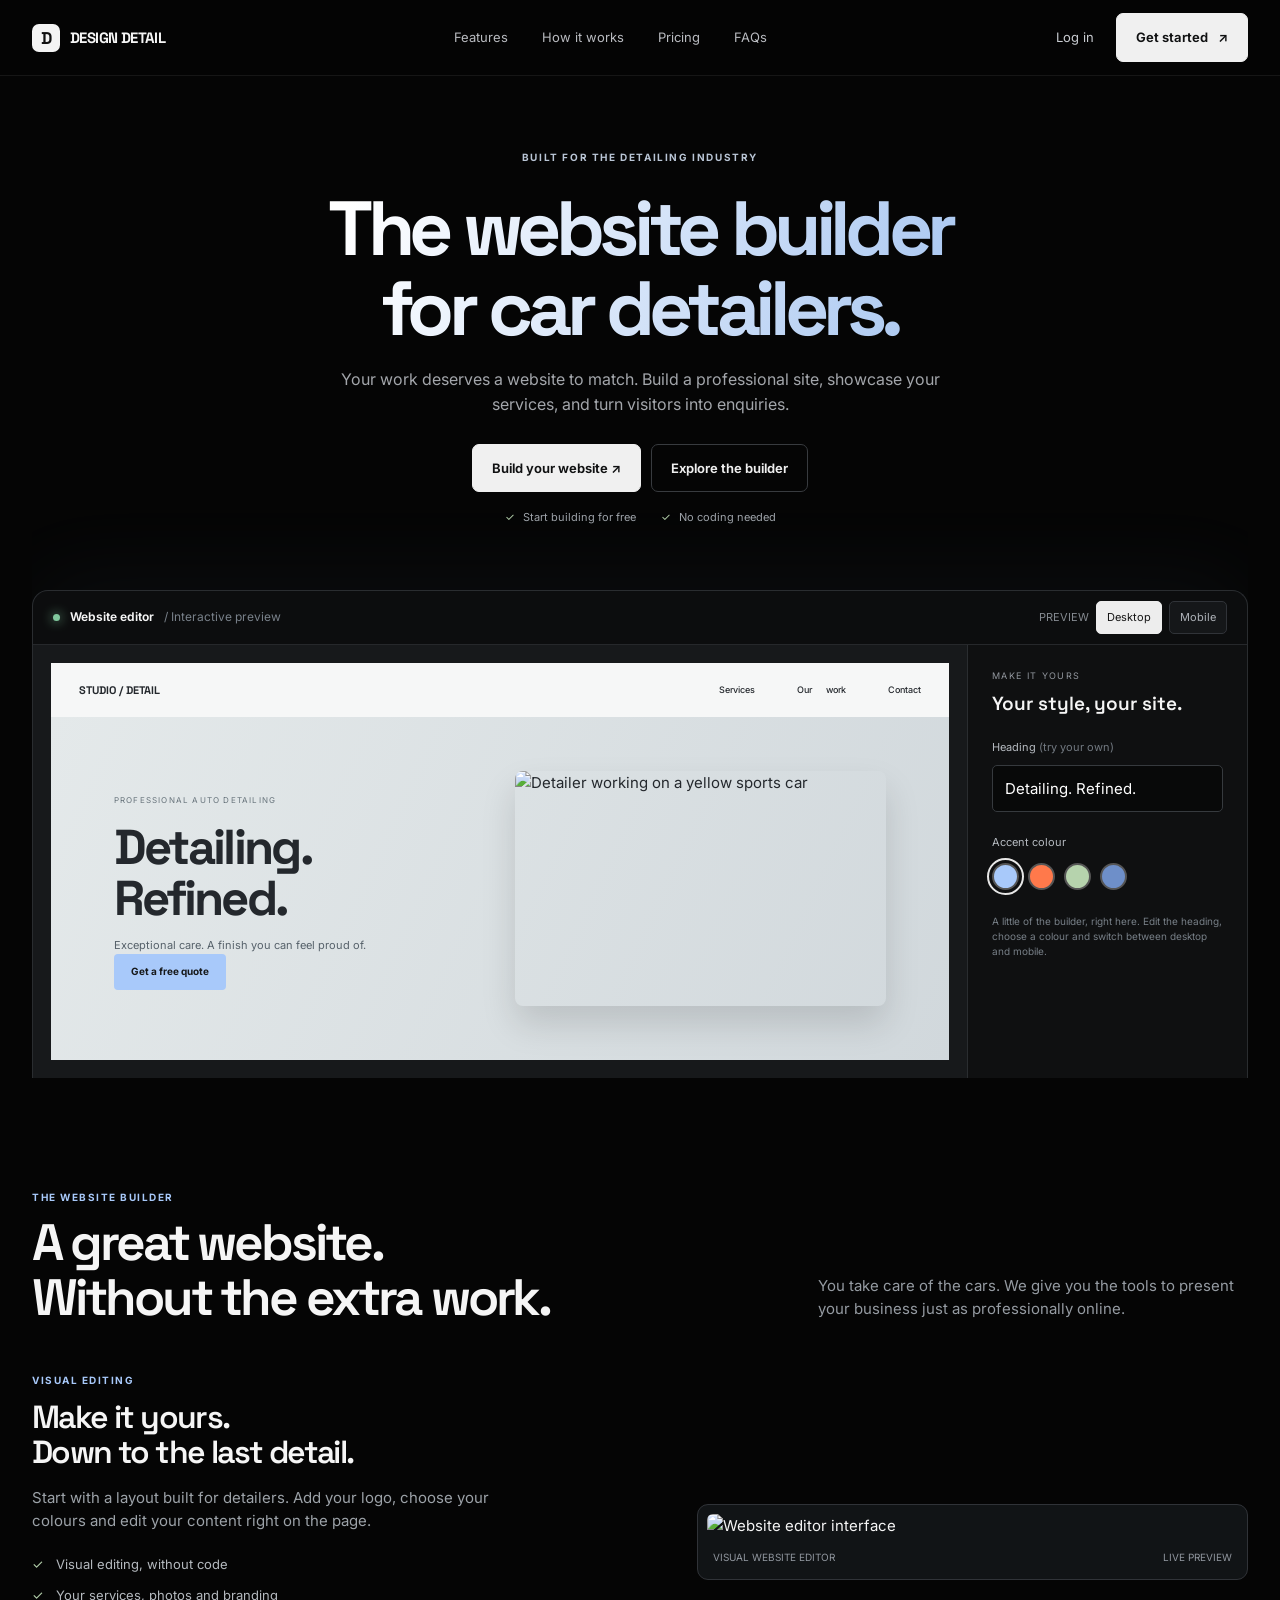
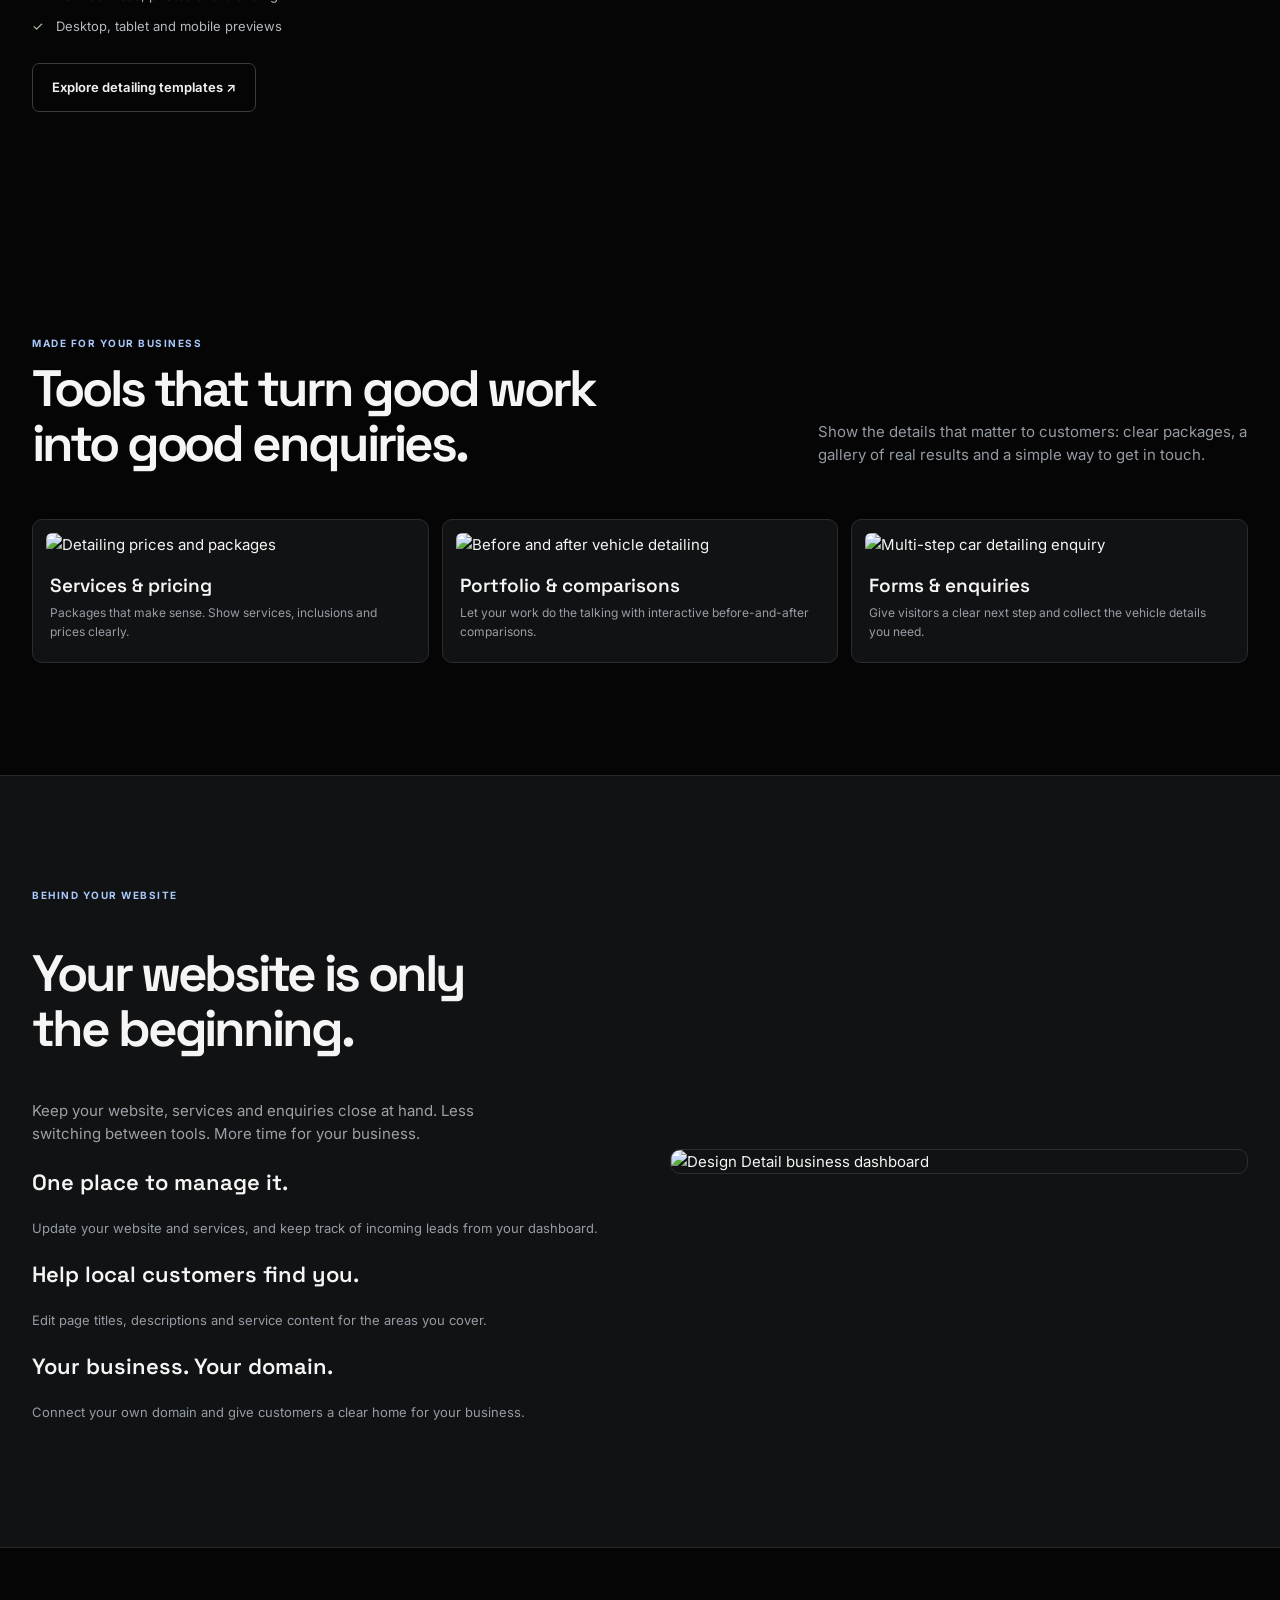
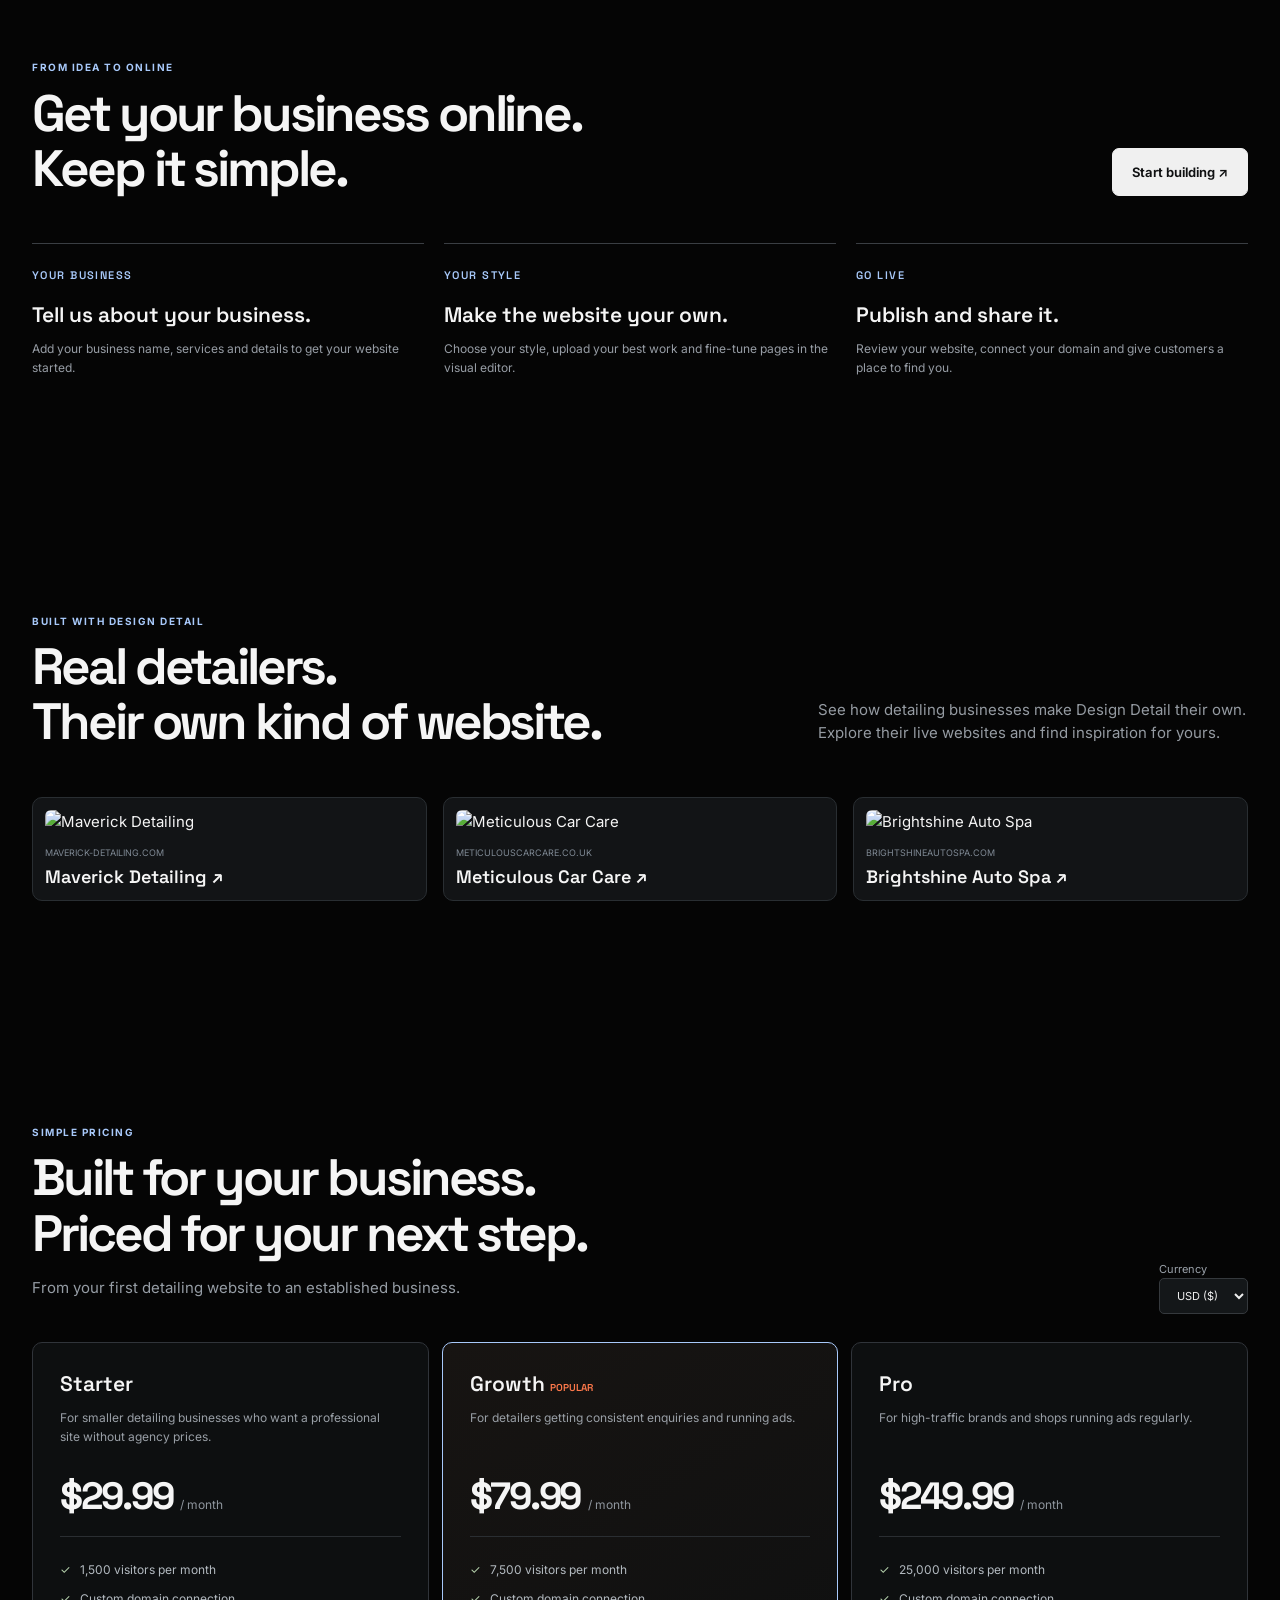
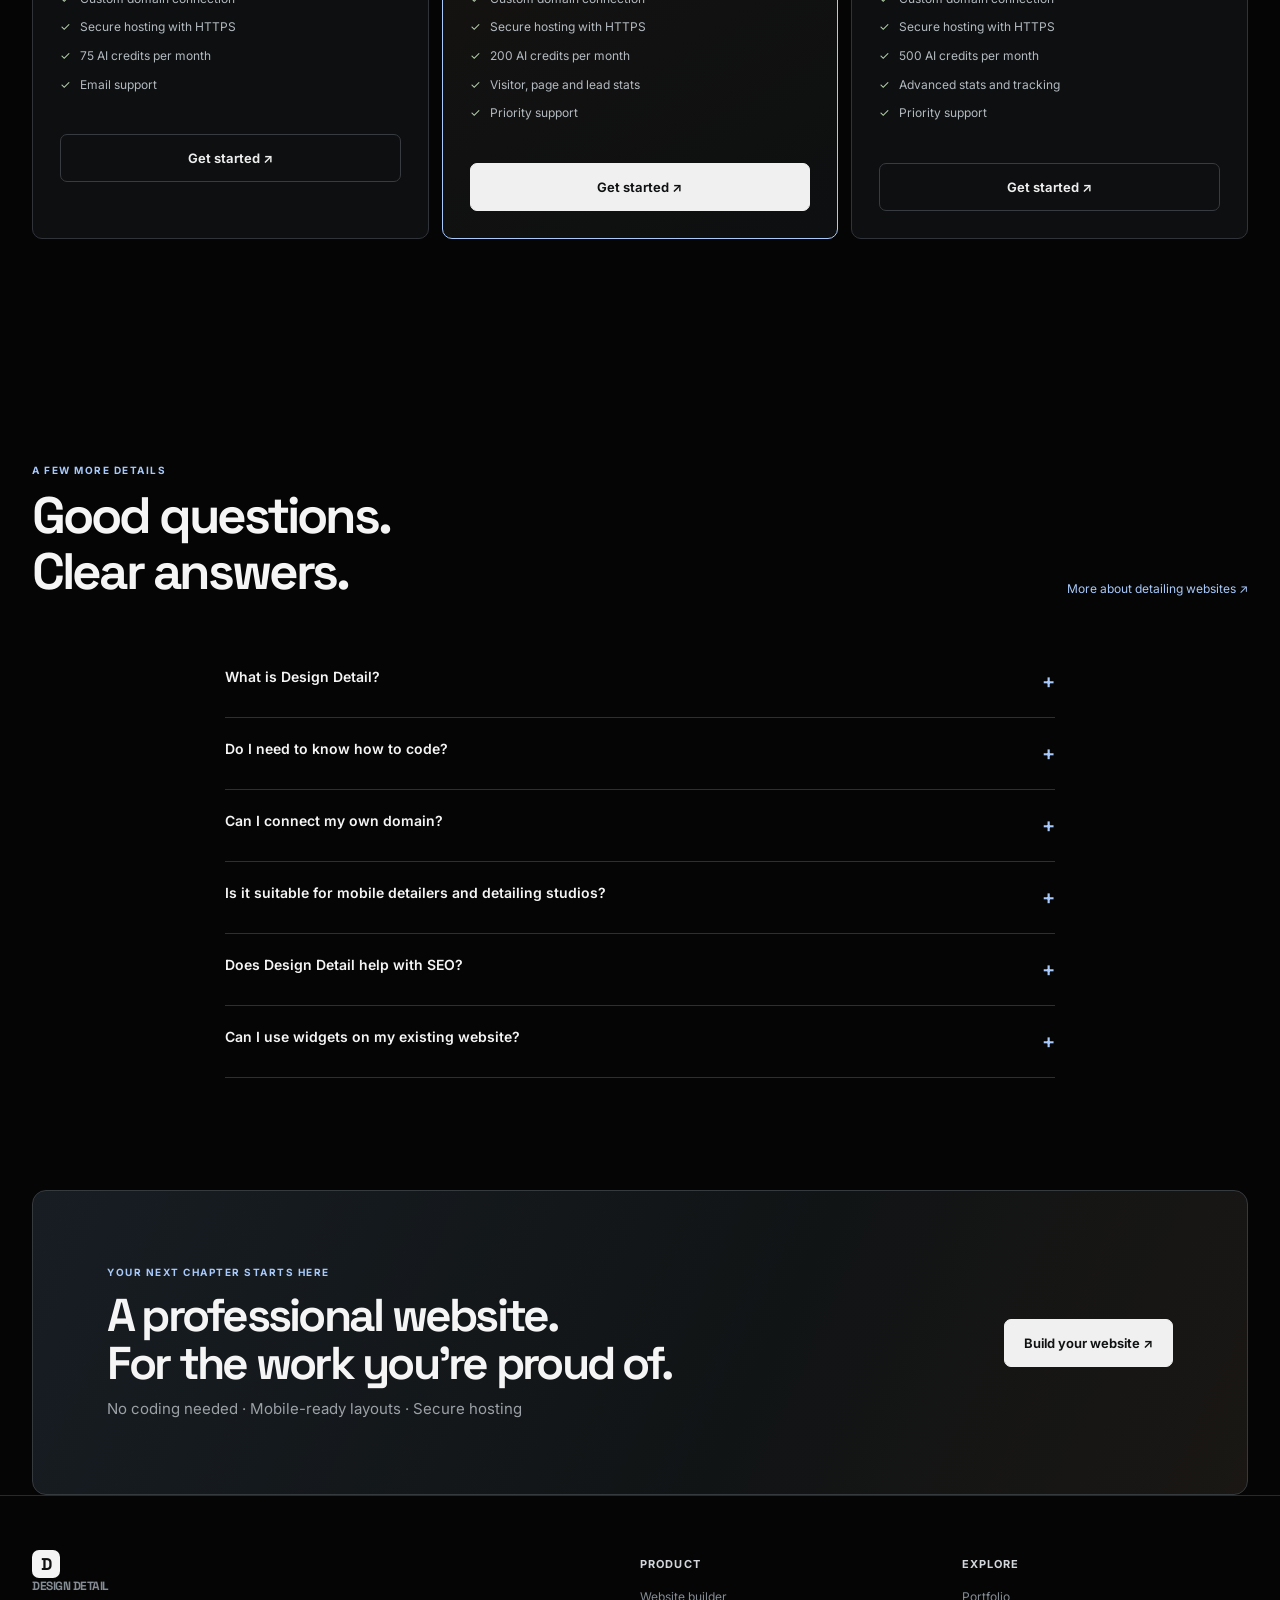
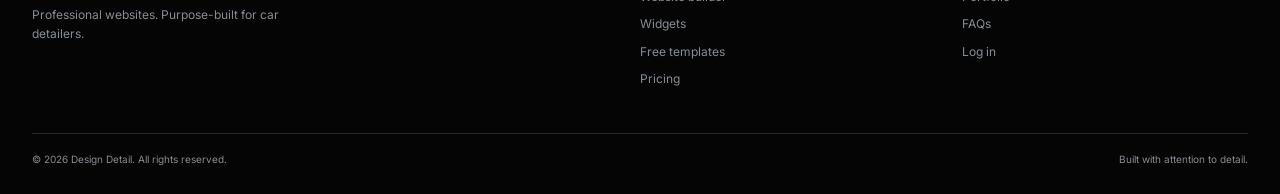
==== commit 8da7e873: "Remove decorative section and step numbering" ====
--- a/1-detail-lab/index.html
+++ b/1-detail-lab/index.html
@@ -7,19 +7,19 @@
 <link href="https://fonts.googleapis.com/css2?family=Inter:wght@400;500;600;700;800&family=Space+Grotesk:wght@500;600;700&display=swap" rel="stylesheet">
 <style>
 :root{--bg:#050505;--panel:#101112;--panel2:#17191b;--line:#292c30;--text:#f5f5f5;--muted:#999da3;--blue:#a8c9fa;--green:#b6d3ad;--orange:#ff794b;--accent:var(--blue);--max:1220px}
-*{box-sizing:border-box}html{scroll-behavior:smooth;scroll-padding-top:85px}body{margin:0;background:var(--bg);color:var(--text);font-family:Inter,Arial,sans-serif;font-size:15px;line-height:1.55}a{color:inherit;text-decoration:none}button,input,select{font:inherit}button{cursor:pointer}.wrap{width:min(var(--max),calc(100% - 64px));margin:auto}.top{height:76px;position:sticky;top:0;z-index:50;background:rgba(5,5,5,.88);backdrop-filter:blur(18px);border-bottom:1px solid rgba(255,255,255,.07)}.nav{height:100%;display:flex;align-items:center;justify-content:space-between}.brand{display:flex;gap:10px;align-items:center;font:700 15px "Space Grotesk";letter-spacing:-.04em}.brand-mark{width:28px;height:28px;border-radius:7px;background:#f4f4f4;color:#111;display:grid;place-items:center;font-size:17px}.navlinks{display:flex;gap:34px;font-size:13px;color:#b9bbc0}.navlinks a:hover{color:white}.navright{display:flex;align-items:center;gap:22px;font-size:13px}.login{color:#c8cbd0}.btn{display:inline-flex;align-items:center;justify-content:center;gap:10px;padding:13px 19px;border:1px solid #f0f0f0;border-radius:7px;background:#f0f0f0;color:#101112;font-size:13px;font-weight:650;transition:.25s}.btn:hover{transform:translateY(-2px);background:var(--accent);border-color:var(--accent)}.btn.dark{background:transparent;color:#eee;border-color:#383b3f}.btn.dark:hover{background:#1c1e21}.hero{text-align:center;padding:74px 0 0;overflow:hidden}.eyebrow{font-size:10px;letter-spacing:.16em;font-weight:700;color:#b9c5d5;text-transform:uppercase}.hero h1{font:700 clamp(48px,6vw,78px)/1.05 "Space Grotesk";letter-spacing:-.07em;max-width:900px;margin:22px auto 18px;background:linear-gradient(110deg,#fff 8%,#a9c7f1 40%,#f5f5f5 62%,#ff9b6c 90%);background-size:220% auto;color:transparent;background-clip:text;animation:shine 7s linear infinite}.hero p{max-width:610px;margin:0 auto;color:#a3a6ab;font-size:16px}.actions{display:flex;justify-content:center;gap:10px;margin:28px 0 17px}.trust{display:flex;justify-content:center;gap:25px;color:#9da2a8;font-size:11px}.trust span:before{content:"✓";color:var(--green);margin-right:8px}.editor{margin:63px auto 0;border:1px solid #2a2d30;border-bottom:0;border-radius:16px 16px 0 0;background:#0c0d0e;overflow:hidden;text-align:left;box-shadow:0 -18px 90px rgba(168,201,250,.045)}.editorbar{height:54px;display:flex;align-items:center;justify-content:space-between;padding:0 20px;border-bottom:1px solid #26282b}.editorname{display:flex;align-items:center;gap:10px;font-size:12px;font-weight:650}.live-dot{width:7px;height:7px;border-radius:100%;background:#80c89d;box-shadow:0 0 12px #80c89d}.editor-tools{display:flex;align-items:center;gap:7px;color:#858a90;font-size:11px}.device{border:1px solid #303338;color:#aeb2b8;background:#151719;padding:7px 10px;border-radius:5px;font-size:11px}.device.active{background:#ededed;color:#151515;border-color:#ededed}.editorbody{display:grid;grid-template-columns:1fr 280px;min-height:430px}.preview-wrap{padding:18px;background:#17191b;min-width:0}.preview{height:100%;min-height:390px;background:#e8edf0;color:#24282d;position:relative;overflow:hidden;transition:width .35s,border-radius .35s;margin:auto}.preview.mobile{width:290px;border:9px solid #27292c;border-radius:25px;min-height:490px}.preview-nav{height:54px;padding:0 28px;display:flex;align-items:center;justify-content:space-between;background:#f6f7f7;font:700 11px "Space Grotesk"}.preview-nav span:last-child{font:500 9px Inter;word-spacing:12px}.preview-hero{min-height:320px;padding:54px 7%;display:flex;align-items:center;justify-content:space-between;gap:25px;background:linear-gradient(115deg,#e4e9ea,#d1d8dc)}.preview-copy{max-width:360px;z-index:1}.preview-copy small{font-size:8px;letter-spacing:.15em;color:#68747c}.preview-copy h3{font:700 clamp(32px,4vw,49px)/1.04 "Space Grotesk";letter-spacing:-.055em;margin:13px 0}.preview-copy p{font-size:11px;color:#56616a}.preview-copy button{border:0;background:var(--accent);color:#17191b;padding:10px 17px;border-radius:4px;font-size:10px;font-weight:700}.preview-car{width:48%;height:235px;object-fit:cover;border-radius:8px;box-shadow:0 18px 35px #0002}.preview.mobile .preview-nav{padding:0 14px}.preview.mobile .preview-hero{display:block;padding:30px 16px}.preview.mobile .preview-copy h3{font-size:32px}.preview.mobile .preview-car{width:100%;height:170px;margin-top:18px}.editor-panel{padding:24px;border-left:1px solid #2a2d30;background:#0f1011}.panel-kicker{font-size:9px;letter-spacing:.15em;color:#92979e}.editor-panel h3{font:600 19px "Space Grotesk";margin:9px 0 23px}.fieldlabel{display:block;color:#b6bbc1;font-size:11px;margin:0 0 8px}.editor-panel input{width:100%;border:1px solid #363a3e;background:#080909;color:#fff;padding:11px 12px;border-radius:5px;outline:none;margin-bottom:22px}.swatches{display:flex;gap:9px;margin:12px 0 23px}.swatch{width:27px;height:27px;border-radius:50%;border:2px solid #555;padding:0;outline:2px solid transparent;outline-offset:3px}.swatch.active{outline-color:#e7e7e7}.editor-hint{font-size:10px;color:#777f87;line-height:1.5;margin-top:24px}.section{padding:112px 0}.section-head{display:flex;justify-content:space-between;align-items:end;gap:35px;margin-bottom:47px}.section-head h2{font:650 clamp(36px,4vw,52px)/1.08 "Space Grotesk";letter-spacing:-.06em;margin:10px 0 0;max-width:620px}.section-head p{color:#959ba2;max-width:430px;margin:0 0 5px}.kicker{color:var(--accent);font-size:10px;letter-spacing:.15em;text-transform:uppercase;font-weight:700}.features{display:grid;grid-template-columns:1.05fr .95fr;gap:55px;align-items:center}.featurecopy h3{font:600 32px/1.1 "Space Grotesk";letter-spacing:-.05em;margin:12px 0}.featurecopy p{color:#9ca2a8;max-width:470px}.checks{list-style:none;padding:0;margin:22px 0 27px;color:#b4b9be;font-size:13px}.checks li{margin:11px 0}.checks li:before{content:"✓";color:var(--green);margin-right:12px}.shot{border:1px solid #303338;border-radius:11px;background:#111416;padding:9px;overflow:hidden}.shot img{display:block;width:100%;border-radius:6px}.shot-caption{display:flex;justify-content:space-between;color:#90969e;font-size:10px;padding:13px 6px 5px}.tool-grid{display:grid;grid-template-columns:repeat(3,1fr);gap:13px}.tool-card{background:#101214;border:1px solid #292d31;border-radius:10px;padding:13px}.tool-card img{width:100%;height:190px;object-fit:cover;border-radius:6px}.tool-card h3{font:600 19px "Space Grotesk";margin:17px 4px 6px}.tool-card p{font-size:12px;color:#989ea5;margin:0 4px 8px}.split-band{background:#101214;border-top:1px solid #26292c;border-bottom:1px solid #26292c}.dashboard{display:grid;grid-template-columns:1fr 1fr;gap:60px;align-items:center}.dashboard img{width:100%;border-radius:10px;border:1px solid #2c3035}.steps{display:grid;grid-template-columns:repeat(3,1fr);gap:20px}.step{border-top:1px solid #3a3e43;padding-top:18px}.step b{font:600 33px "Space Grotesk";color:#6e7b88}.step h3{font:600 21px "Space Grotesk";margin:16px 0 8px}.step p{font-size:12px;color:#979da5}.examples{display:grid;grid-template-columns:repeat(3,1fr);gap:16px}.example{padding:12px;background:#121416;border:1px solid #292e32;border-radius:10px}.example img{width:100%;height:175px;object-fit:cover;border-radius:6px}.example small{display:block;color:#7f8994;font-size:9px;margin:13px 0 5px}.example h3{font:600 18px "Space Grotesk";margin:0}.pricing-top{display:flex;justify-content:space-between;align-items:end;margin-bottom:28px}.currency{background:#141719;color:#eee;border:1px solid #35393d;padding:9px 13px;border-radius:5px}.plans{display:grid;grid-template-columns:repeat(3,1fr);gap:13px}.plan{border:1px solid #30343a;border-radius:10px;padding:27px;background:#0d0f10}.plan.featured{border-color:var(--accent);background:linear-gradient(150deg,#171412,#0d0f10)}.plan h3{font:600 21px "Space Grotesk";margin:0}.plan p{font-size:12px;color:#999fa6;min-height:46px}.price{font:700 38px "Space Grotesk";letter-spacing:-.06em;margin:17px 0 0}.price em{font:400 12px Inter;color:#8f969e;letter-spacing:0}.plan ul{list-style:none;padding:14px 0;margin:16px 0;border-top:1px solid #2a2e32;color:#b3bac0;font-size:12px}.plan li{margin:10px 0}.plan li:before{content:"✓";color:var(--green);margin-right:9px}.plan .btn{width:100%}.faq{max-width:830px;margin:auto}.faq details{border-bottom:1px solid #2c3034;padding:20px 0}.faq summary{cursor:pointer;display:flex;justify-content:space-between;font-weight:600;font-size:14px;list-style:none}.faq summary:after{content:"+";color:var(--accent);font-size:20px}.faq details[open] summary:after{content:"−"}.faq p{color:#979ea6;max-width:700px;font-size:13px}.final{padding:74px;border-radius:14px;background:linear-gradient(115deg,#171d23,#111415 60%,#1a1714);border:1px solid #353a3e;display:flex;justify-content:space-between;align-items:center;gap:30px}.final h2{font:650 clamp(30px,4vw,46px)/1.05 "Space Grotesk";letter-spacing:-.06em;margin:10px 0}.footer{border-top:1px solid #262a2e;padding:45px 0 26px;color:#858c94}.footgrid{display:grid;grid-template-columns:2fr 1fr 1fr;gap:35px}.footgrid h4{color:#d3d7dc;font-size:11px;letter-spacing:.1em}.footgrid a{display:block;font-size:12px;margin:9px 0}.copyright{border-top:1px solid #262a2e;margin-top:35px;padding-top:18px;font-size:10px;display:flex;justify-content:space-between}.reveal{opacity:0;transform:translateY(24px);transition:opacity .75s ease,transform .75s cubic-bezier(.2,.7,.2,1)}.reveal.in{opacity:1;transform:none}@keyframes shine{to{background-position:-220% center}}@media(max-width:850px){.wrap{width:min(100% - 36px,var(--max))}.navlinks{display:none}.editorbody{grid-template-columns:1fr}.editor-panel{border-left:0;border-top:1px solid #2a2d30}.features,.dashboard{grid-template-columns:1fr;gap:25px}.tool-grid,.examples,.plans{grid-template-columns:1fr 1fr}.section-head{display:block}.section-head p{margin-top:15px}.steps{grid-template-columns:1fr}.footgrid{grid-template-columns:1fr 1fr}.final{padding:34px;display:block}.final .btn{margin-top:22px}}@media(max-width:560px){.wrap{width:calc(100% - 28px)}.top{height:65px}.login{display:none}.hero{padding-top:56px}.hero h1{font-size:47px}.hero p{font-size:14px}.actions{flex-direction:column;align-items:center}.actions .btn{width:100%;max-width:290px}.trust{gap:12px;font-size:9px}.editor{margin-top:40px}.editorbar{padding:0 12px}.editor-tools span{display:none}.preview-wrap{padding:9px}.preview{min-height:320px}.preview-hero{padding:27px 18px;min-height:300px}.preview-car{height:145px}.tool-grid,.examples,.plans{grid-template-columns:1fr}.tool-card img{height:200px}.section{padding:75px 0}.pricing-top{display:block}.currency{margin-top:20px}.footgrid{grid-template-columns:1fr}.copyright{display:block;line-height:2}}
+*{box-sizing:border-box}html{scroll-behavior:smooth;scroll-padding-top:85px}body{margin:0;background:var(--bg);color:var(--text);font-family:Inter,Arial,sans-serif;font-size:15px;line-height:1.55}a{color:inherit;text-decoration:none}button,input,select{font:inherit}button{cursor:pointer}.wrap{width:min(var(--max),calc(100% - 64px));margin:auto}.top{height:76px;position:sticky;top:0;z-index:50;background:rgba(5,5,5,.88);backdrop-filter:blur(18px);border-bottom:1px solid rgba(255,255,255,.07)}.nav{height:100%;display:flex;align-items:center;justify-content:space-between}.brand{display:flex;gap:10px;align-items:center;font:700 15px "Space Grotesk";letter-spacing:-.04em}.brand-mark{width:28px;height:28px;border-radius:7px;background:#f4f4f4;color:#111;display:grid;place-items:center;font-size:17px}.navlinks{display:flex;gap:34px;font-size:13px;color:#b9bbc0}.navlinks a:hover{color:white}.navright{display:flex;align-items:center;gap:22px;font-size:13px}.login{color:#c8cbd0}.btn{display:inline-flex;align-items:center;justify-content:center;gap:10px;padding:13px 19px;border:1px solid #f0f0f0;border-radius:7px;background:#f0f0f0;color:#101112;font-size:13px;font-weight:650;transition:.25s}.btn:hover{transform:translateY(-2px);background:var(--accent);border-color:var(--accent)}.btn.dark{background:transparent;color:#eee;border-color:#383b3f}.btn.dark:hover{background:#1c1e21}.hero{text-align:center;padding:74px 0 0;overflow:hidden}.eyebrow{font-size:10px;letter-spacing:.16em;font-weight:700;color:#b9c5d5;text-transform:uppercase}.hero h1{font:700 clamp(48px,6vw,78px)/1.05 "Space Grotesk";letter-spacing:-.07em;max-width:900px;margin:22px auto 18px;background:linear-gradient(110deg,#fff 8%,#a9c7f1 40%,#f5f5f5 62%,#ff9b6c 90%);background-size:220% auto;color:transparent;background-clip:text;animation:shine 7s linear infinite}.hero p{max-width:610px;margin:0 auto;color:#a3a6ab;font-size:16px}.actions{display:flex;justify-content:center;gap:10px;margin:28px 0 17px}.trust{display:flex;justify-content:center;gap:25px;color:#9da2a8;font-size:11px}.trust span:before{content:"✓";color:var(--green);margin-right:8px}.editor{margin:63px auto 0;border:1px solid #2a2d30;border-bottom:0;border-radius:16px 16px 0 0;background:#0c0d0e;overflow:hidden;text-align:left;box-shadow:0 -18px 90px rgba(168,201,250,.045)}.editorbar{height:54px;display:flex;align-items:center;justify-content:space-between;padding:0 20px;border-bottom:1px solid #26282b}.editorname{display:flex;align-items:center;gap:10px;font-size:12px;font-weight:650}.live-dot{width:7px;height:7px;border-radius:100%;background:#80c89d;box-shadow:0 0 12px #80c89d}.editor-tools{display:flex;align-items:center;gap:7px;color:#858a90;font-size:11px}.device{border:1px solid #303338;color:#aeb2b8;background:#151719;padding:7px 10px;border-radius:5px;font-size:11px}.device.active{background:#ededed;color:#151515;border-color:#ededed}.editorbody{display:grid;grid-template-columns:1fr 280px;min-height:430px}.preview-wrap{padding:18px;background:#17191b;min-width:0}.preview{height:100%;min-height:390px;background:#e8edf0;color:#24282d;position:relative;overflow:hidden;transition:width .35s,border-radius .35s;margin:auto}.preview.mobile{width:290px;border:9px solid #27292c;border-radius:25px;min-height:490px}.preview-nav{height:54px;padding:0 28px;display:flex;align-items:center;justify-content:space-between;background:#f6f7f7;font:700 11px "Space Grotesk"}.preview-nav span:last-child{font:500 9px Inter;word-spacing:12px}.preview-hero{min-height:320px;padding:54px 7%;display:flex;align-items:center;justify-content:space-between;gap:25px;background:linear-gradient(115deg,#e4e9ea,#d1d8dc)}.preview-copy{max-width:360px;z-index:1}.preview-copy small{font-size:8px;letter-spacing:.15em;color:#68747c}.preview-copy h3{font:700 clamp(32px,4vw,49px)/1.04 "Space Grotesk";letter-spacing:-.055em;margin:13px 0}.preview-copy p{font-size:11px;color:#56616a}.preview-copy button{border:0;background:var(--accent);color:#17191b;padding:10px 17px;border-radius:4px;font-size:10px;font-weight:700}.preview-car{width:48%;height:235px;object-fit:cover;border-radius:8px;box-shadow:0 18px 35px #0002}.preview.mobile .preview-nav{padding:0 14px}.preview.mobile .preview-hero{display:block;padding:30px 16px}.preview.mobile .preview-copy h3{font-size:32px}.preview.mobile .preview-car{width:100%;height:170px;margin-top:18px}.editor-panel{padding:24px;border-left:1px solid #2a2d30;background:#0f1011}.panel-kicker{font-size:9px;letter-spacing:.15em;color:#92979e}.editor-panel h3{font:600 19px "Space Grotesk";margin:9px 0 23px}.fieldlabel{display:block;color:#b6bbc1;font-size:11px;margin:0 0 8px}.editor-panel input{width:100%;border:1px solid #363a3e;background:#080909;color:#fff;padding:11px 12px;border-radius:5px;outline:none;margin-bottom:22px}.swatches{display:flex;gap:9px;margin:12px 0 23px}.swatch{width:27px;height:27px;border-radius:50%;border:2px solid #555;padding:0;outline:2px solid transparent;outline-offset:3px}.swatch.active{outline-color:#e7e7e7}.editor-hint{font-size:10px;color:#777f87;line-height:1.5;margin-top:24px}.section{padding:112px 0}.section-head{display:flex;justify-content:space-between;align-items:end;gap:35px;margin-bottom:47px}.section-head h2{font:650 clamp(36px,4vw,52px)/1.08 "Space Grotesk";letter-spacing:-.06em;margin:10px 0 0;max-width:620px}.section-head p{color:#959ba2;max-width:430px;margin:0 0 5px}.kicker{color:var(--accent);font-size:10px;letter-spacing:.15em;text-transform:uppercase;font-weight:700}.features{display:grid;grid-template-columns:1.05fr .95fr;gap:55px;align-items:center}.featurecopy h3{font:600 32px/1.1 "Space Grotesk";letter-spacing:-.05em;margin:12px 0}.featurecopy p{color:#9ca2a8;max-width:470px}.checks{list-style:none;padding:0;margin:22px 0 27px;color:#b4b9be;font-size:13px}.checks li{margin:11px 0}.checks li:before{content:"✓";color:var(--green);margin-right:12px}.shot{border:1px solid #303338;border-radius:11px;background:#111416;padding:9px;overflow:hidden}.shot img{display:block;width:100%;border-radius:6px}.shot-caption{display:flex;justify-content:space-between;color:#90969e;font-size:10px;padding:13px 6px 5px}.tool-grid{display:grid;grid-template-columns:repeat(3,1fr);gap:13px}.tool-card{background:#101214;border:1px solid #292d31;border-radius:10px;padding:13px}.tool-card img{width:100%;height:190px;object-fit:cover;border-radius:6px}.tool-card h3{font:600 19px "Space Grotesk";margin:17px 4px 6px}.tool-card p{font-size:12px;color:#989ea5;margin:0 4px 8px}.split-band{background:#101214;border-top:1px solid #26292c;border-bottom:1px solid #26292c}.dashboard{display:grid;grid-template-columns:1fr 1fr;gap:60px;align-items:center}.dashboard img{width:100%;border-radius:10px;border:1px solid #2c3035}.steps{display:grid;grid-template-columns:repeat(3,1fr);gap:20px}.step{border-top:1px solid #3a3e43;padding-top:18px}.step b{font:600 11px "Space Grotesk";letter-spacing:.13em;color:var(--accent)}.step h3{font:600 21px "Space Grotesk";margin:16px 0 8px}.step p{font-size:12px;color:#979da5}.examples{display:grid;grid-template-columns:repeat(3,1fr);gap:16px}.example{padding:12px;background:#121416;border:1px solid #292e32;border-radius:10px}.example img{width:100%;height:175px;object-fit:cover;border-radius:6px}.example small{display:block;color:#7f8994;font-size:9px;margin:13px 0 5px}.example h3{font:600 18px "Space Grotesk";margin:0}.pricing-top{display:flex;justify-content:space-between;align-items:end;margin-bottom:28px}.currency{background:#141719;color:#eee;border:1px solid #35393d;padding:9px 13px;border-radius:5px}.plans{display:grid;grid-template-columns:repeat(3,1fr);gap:13px}.plan{border:1px solid #30343a;border-radius:10px;padding:27px;background:#0d0f10}.plan.featured{border-color:var(--accent);background:linear-gradient(150deg,#171412,#0d0f10)}.plan h3{font:600 21px "Space Grotesk";margin:0}.plan p{font-size:12px;color:#999fa6;min-height:46px}.price{font:700 38px "Space Grotesk";letter-spacing:-.06em;margin:17px 0 0}.price em{font:400 12px Inter;color:#8f969e;letter-spacing:0}.plan ul{list-style:none;padding:14px 0;margin:16px 0;border-top:1px solid #2a2e32;color:#b3bac0;font-size:12px}.plan li{margin:10px 0}.plan li:before{content:"✓";color:var(--green);margin-right:9px}.plan .btn{width:100%}.faq{max-width:830px;margin:auto}.faq details{border-bottom:1px solid #2c3034;padding:20px 0}.faq summary{cursor:pointer;display:flex;justify-content:space-between;font-weight:600;font-size:14px;list-style:none}.faq summary:after{content:"+";color:var(--accent);font-size:20px}.faq details[open] summary:after{content:"−"}.faq p{color:#979ea6;max-width:700px;font-size:13px}.final{padding:74px;border-radius:14px;background:linear-gradient(115deg,#171d23,#111415 60%,#1a1714);border:1px solid #353a3e;display:flex;justify-content:space-between;align-items:center;gap:30px}.final h2{font:650 clamp(30px,4vw,46px)/1.05 "Space Grotesk";letter-spacing:-.06em;margin:10px 0}.footer{border-top:1px solid #262a2e;padding:45px 0 26px;color:#858c94}.footgrid{display:grid;grid-template-columns:2fr 1fr 1fr;gap:35px}.footgrid h4{color:#d3d7dc;font-size:11px;letter-spacing:.1em}.footgrid a{display:block;font-size:12px;margin:9px 0}.copyright{border-top:1px solid #262a2e;margin-top:35px;padding-top:18px;font-size:10px;display:flex;justify-content:space-between}.reveal{opacity:0;transform:translateY(24px);transition:opacity .75s ease,transform .75s cubic-bezier(.2,.7,.2,1)}.reveal.in{opacity:1;transform:none}@keyframes shine{to{background-position:-220% center}}@media(max-width:850px){.wrap{width:min(100% - 36px,var(--max))}.navlinks{display:none}.editorbody{grid-template-columns:1fr}.editor-panel{border-left:0;border-top:1px solid #2a2d30}.features,.dashboard{grid-template-columns:1fr;gap:25px}.tool-grid,.examples,.plans{grid-template-columns:1fr 1fr}.section-head{display:block}.section-head p{margin-top:15px}.steps{grid-template-columns:1fr}.footgrid{grid-template-columns:1fr 1fr}.final{padding:34px;display:block}.final .btn{margin-top:22px}}@media(max-width:560px){.wrap{width:calc(100% - 28px)}.top{height:65px}.login{display:none}.hero{padding-top:56px}.hero h1{font-size:47px}.hero p{font-size:14px}.actions{flex-direction:column;align-items:center}.actions .btn{width:100%;max-width:290px}.trust{gap:12px;font-size:9px}.editor{margin-top:40px}.editorbar{padding:0 12px}.editor-tools span{display:none}.preview-wrap{padding:9px}.preview{min-height:320px}.preview-hero{padding:27px 18px;min-height:300px}.preview-car{height:145px}.tool-grid,.examples,.plans{grid-template-columns:1fr}.tool-card img{height:200px}.section{padding:75px 0}.pricing-top{display:block}.currency{margin-top:20px}.footgrid{grid-template-columns:1fr}.copyright{display:block;line-height:2}}
 </style></head>
 <body>
 <header class="top"><div class="wrap nav"><a class="brand" href="#top"><span class="brand-mark">D</span><span>DESIGN DETAIL</span></a><nav class="navlinks"><a href="#features">Features</a><a href="#how">How it works</a><a href="#pricing">Pricing</a><a href="#faq">FAQs</a></nav><div class="navright"><a class="login" href="#footer">Log in</a><a class="btn" href="#builder">Get started <span>↗</span></a></div></div></header>
 <main id="top">
 <section class="hero wrap"><div class="eyebrow">BUILT FOR THE DETAILING INDUSTRY</div><h1>The website builder<br>for car detailers.</h1><p>Your work deserves a website to match. Build a professional site, showcase your services, and turn visitors into enquiries.</p><div class="actions"><a class="btn" href="#builder">Build your website ↗</a><a class="btn dark" href="#builder">Explore the builder</a></div><div class="trust"><span>Start building for free</span><span>No coding needed</span></div>
 <div class="editor reveal" id="builder"><div class="editorbar"><div class="editorname"><span class="live-dot"></span> Website editor <span style="color:#79818a;font-weight:400">/ Interactive preview</span></div><div class="editor-tools"><span>PREVIEW</span><button class="device active" data-device="desktop">Desktop</button><button class="device" data-device="mobile">Mobile</button></div></div><div class="editorbody"><div class="preview-wrap"><div class="preview" id="preview"><div class="preview-nav"><span>STUDIO / DETAIL</span><span>Services&nbsp;&nbsp; Our work&nbsp;&nbsp; Contact</span></div><div class="preview-hero"><div class="preview-copy"><small>PROFESSIONAL AUTO DETAILING</small><h3 id="previewHeading">Detailing.<br>Refined.</h3><p>Exceptional care. A finish you can feel proud of.</p><button>Get a free quote</button></div><img class="preview-car" src="https://www.designdetail.io/_next/image?url=%2Fimages%2Flanding%2Feditor-car.webp&w=3840&q=75&dpl=dpl_Dsdvw1MsywjHv95pknMBoAqGzBBt" alt="Detailer working on a yellow sports car"></div></div></div><aside class="editor-panel"><div class="panel-kicker">MAKE IT YOURS</div><h3>Your style, your site.</h3><label class="fieldlabel" for="headingInput">Heading <span style="color:#727981">(try your own)</span></label><input id="headingInput" maxlength="36" value="Detailing. Refined."><div class="fieldlabel">Accent colour</div><div class="swatches"><button class="swatch active" style="background:#a8c9fa" data-color="#a8c9fa" aria-label="Pearl"></button><button class="swatch" style="background:#ff794b" data-color="#ff794b" aria-label="Orange"></button><button class="swatch" style="background:#b6d3ad" data-color="#b6d3ad" aria-label="Sage"></button><button class="swatch" style="background:#6e8fc9" data-color="#6e8fc9" aria-label="Blue"></button></div><div class="editor-hint">A little of the builder, right here. Edit the heading, choose a colour and switch between desktop and mobile.</div></aside></div></div></section>
-<section class="section wrap reveal" id="features"><div class="section-head"><div><div class="kicker">01 / THE WEBSITE BUILDER</div><h2>A great website.<br>Without the extra work.</h2></div><p>You take care of the cars. We give you the tools to present your business just as professionally online.</p></div><div class="features"><div class="featurecopy"><div class="kicker">VISUAL EDITING</div><h3>Make it yours.<br>Down to the last detail.</h3><p>Start with a layout built for detailers. Add your logo, choose your colours and edit your content right on the page.</p><ul class="checks"><li>Visual editing, without code</li><li>Your services, photos and branding</li><li>Desktop, tablet and mobile previews</li></ul><a class="btn dark" href="#builder">Explore detailing templates ↗</a></div><div class="shot"><img src="https://www.designdetail.io/_next/image?url=%2Fimages%2Flanding%2Feditor.webp&w=3840&q=75&dpl=dpl_Dsdvw1MsywjHv95pknMBoAqGzBBt" alt="Website editor interface"><div class="shot-caption"><span>VISUAL WEBSITE EDITOR</span><span>01 — 03</span></div></div></div></section>
+<section class="section wrap reveal" id="features"><div class="section-head"><div><div class="kicker">THE WEBSITE BUILDER</div><h2>A great website.<br>Without the extra work.</h2></div><p>You take care of the cars. We give you the tools to present your business just as professionally online.</p></div><div class="features"><div class="featurecopy"><div class="kicker">VISUAL EDITING</div><h3>Make it yours.<br>Down to the last detail.</h3><p>Start with a layout built for detailers. Add your logo, choose your colours and edit your content right on the page.</p><ul class="checks"><li>Visual editing, without code</li><li>Your services, photos and branding</li><li>Desktop, tablet and mobile previews</li></ul><a class="btn dark" href="#builder">Explore detailing templates ↗</a></div><div class="shot"><img src="https://www.designdetail.io/_next/image?url=%2Fimages%2Flanding%2Feditor.webp&w=3840&q=75&dpl=dpl_Dsdvw1MsywjHv95pknMBoAqGzBBt" alt="Website editor interface"><div class="shot-caption"><span>VISUAL WEBSITE EDITOR</span><span>LIVE PREVIEW</span></div></div></div></section>
 <section class="section wrap reveal"><div class="section-head"><div><div class="kicker">MADE FOR YOUR BUSINESS</div><h2>Tools that turn good work<br>into good enquiries.</h2></div><p>Show the details that matter to customers: clear packages, a gallery of real results and a simple way to get in touch.</p></div><div class="tool-grid"><article class="tool-card"><img src="https://www.designdetail.io/_next/image?url=%2Fimages%2Fembeds%2Fpricing-table-preview.jpg&w=3840&q=75&dpl=dpl_Dsdvw1MsywjHv95pknMBoAqGzBBt" alt="Detailing prices and packages"><h3>Services & pricing</h3><p>Packages that make sense. Show services, inclusions and prices clearly.</p></article><article class="tool-card"><img src="https://www.designdetail.io/_next/image?url=%2Fimages%2Fembeds%2Fbefore-after-preview.jpg&w=3840&q=75&dpl=dpl_Dsdvw1MsywjHv95pknMBoAqGzBBt" alt="Before and after vehicle detailing"><h3>Portfolio & comparisons</h3><p>Let your work do the talking with interactive before-and-after comparisons.</p></article><article class="tool-card"><img src="https://www.designdetail.io/_next/image?url=%2Fimages%2Fembeds%2Fcontact-form-preview.jpg&w=3840&q=75&dpl=dpl_Dsdvw1MsywjHv95pknMBoAqGzBBt" alt="Multi-step car detailing enquiry"><h3>Forms & enquiries</h3><p>Give visitors a clear next step and collect the vehicle details you need.</p></article></div></section>
-<section class="section split-band reveal"><div class="wrap dashboard"><div><div class="kicker">02 / BEHIND YOUR WEBSITE</div><h2 style="font:650 clamp(36px,4vw,52px)/1.08 'Space Grotesk';letter-spacing:-.06em">Your website is only<br>the beginning.</h2><p style="color:#9ca2a8;max-width:450px">Keep your website, services and enquiries close at hand. Less switching between tools. More time for your business.</p><h3 style="font:600 22px 'Space Grotesk'">One place to manage it.</h3><p style="color:#959ca4;font-size:13px">Update your website and services, and keep track of incoming leads from your dashboard.</p><h3 style="font:600 22px 'Space Grotesk'">Help local customers find you.</h3><p style="color:#959ca4;font-size:13px">Edit page titles, descriptions and service content for the areas you cover.</p><h3 style="font:600 22px 'Space Grotesk'">Your business. Your domain.</h3><p style="color:#959ca4;font-size:13px">Connect your own domain and give customers a clear home for your business.</p></div><img src="https://www.designdetail.io/_next/image?url=%2Fimages%2Flanding%2Fdashboard.webp&w=3840&q=75&dpl=dpl_Dsdvw1MsywjHv95pknMBoAqGzBBt" alt="Design Detail business dashboard"></div></section>
-<section class="section wrap reveal" id="how"><div class="section-head"><div><div class="kicker">03 / FROM IDEA TO ONLINE</div><h2>Get your business online.<br>Keep it simple.</h2></div><a class="btn" href="#builder">Start building ↗</a></div><div class="steps"><article class="step"><b>01</b><h3>Tell us about your business.</h3><p>Add your business name, services and details to get your website started.</p></article><article class="step"><b>02</b><h3>Make the website your own.</h3><p>Choose your style, upload your best work and fine-tune pages in the visual editor.</p></article><article class="step"><b>03</b><h3>Publish and share it.</h3><p>Review your website, connect your domain and give customers a place to find you.</p></article></div></section>
-<section class="section wrap reveal"><div class="section-head"><div><div class="kicker">04 / BUILT WITH DESIGN DETAIL</div><h2>Real detailers.<br>Their own kind of website.</h2></div><p>See how detailing businesses make Design Detail their own. Explore their live websites and find inspiration for yours.</p></div><div class="examples"><a class="example" href="https://www.maverick-detailing.com/" target="_blank" rel="noreferrer"><img src="https://www.designdetail.io/_next/image?url=%2Fimages%2Flanding%2Fmaverick-website.webp&w=3840&q=75&dpl=dpl_Dsdvw1MsywjHv95pknMBoAqGzBBt" alt="Maverick Detailing"><small>MAVERICK-DETAILING.COM</small><h3>Maverick Detailing ↗</h3></a><a class="example" href="https://meticulouscarcare.co.uk/" target="_blank" rel="noreferrer"><img src="https://www.designdetail.io/_next/image?url=%2Fimages%2Flanding%2Fmeticulous-website.webp&w=3840&q=75&dpl=dpl_Dsdvw1MsywjHv95pknMBoAqGzBBt" alt="Meticulous Car Care"><small>METICULOUSCARCARE.CO.UK</small><h3>Meticulous Car Care ↗</h3></a><a class="example" href="https://brightshineautospa.com/" target="_blank" rel="noreferrer"><img src="https://www.designdetail.io/_next/image?url=%2Fimages%2Flanding%2Fbrightshine-website.webp&w=3840&q=75&dpl=dpl_Dsdvw1MsywjHv95pknMBoAqGzBBt" alt="Brightshine Auto Spa"><small>BRIGHTSHINEAUTOSPA.COM</small><h3>Brightshine Auto Spa ↗</h3></a></div></section>
-<section class="section wrap reveal" id="pricing"><div class="pricing-top"><div><div class="kicker">05 / SIMPLE PRICING</div><h2 style="font:650 clamp(36px,4vw,52px)/1.08 'Space Grotesk';letter-spacing:-.06em;margin:10px 0">Built for your business.<br>Priced for your next step.</h2><p style="color:#969da5">From your first detailing website to an established business.</p></div><label style="font-size:11px;color:#9ba2aa">Currency<br><select class="currency" id="currency"><option value="USD">USD ($)</option><option value="GBP">GBP (£)</option><option value="EUR">EUR (€)</option></select></label></div><div class="plans"><article class="plan"><h3>Starter</h3><p>For smaller detailing businesses who want a professional site without agency prices.</p><div class="price" data-usd="29.99" data-gbp="23.99" data-eur="27.99">$29.99 <em>/ month</em></div><ul><li>1,500 visitors per month</li><li>Custom domain connection</li><li>Secure hosting with HTTPS</li><li>75 AI credits per month</li><li>Email support</li></ul><a class="btn dark" href="#builder">Get started ↗</a></article><article class="plan featured"><h3>Growth <span style="font-size:10px;color:var(--orange)">POPULAR</span></h3><p>For detailers getting consistent enquiries and running ads.</p><div class="price" data-usd="79.99" data-gbp="63.99" data-eur="74.99">$79.99 <em>/ month</em></div><ul><li>7,500 visitors per month</li><li>Custom domain connection</li><li>Secure hosting with HTTPS</li><li>200 AI credits per month</li><li>Visitor, page and lead stats</li><li>Priority support</li></ul><a class="btn" href="#builder">Get started ↗</a></article><article class="plan"><h3>Pro</h3><p>For high-traffic brands and shops running ads regularly.</p><div class="price" data-usd="249.99" data-gbp="199.99" data-eur="229.99">$249.99 <em>/ month</em></div><ul><li>25,000 visitors per month</li><li>Custom domain connection</li><li>Secure hosting with HTTPS</li><li>500 AI credits per month</li><li>Advanced stats and tracking</li><li>Priority support</li></ul><a class="btn dark" href="#builder">Get started ↗</a></article></div></section>
+<section class="section split-band reveal"><div class="wrap dashboard"><div><div class="kicker">BEHIND YOUR WEBSITE</div><h2 style="font:650 clamp(36px,4vw,52px)/1.08 'Space Grotesk';letter-spacing:-.06em">Your website is only<br>the beginning.</h2><p style="color:#9ca2a8;max-width:450px">Keep your website, services and enquiries close at hand. Less switching between tools. More time for your business.</p><h3 style="font:600 22px 'Space Grotesk'">One place to manage it.</h3><p style="color:#959ca4;font-size:13px">Update your website and services, and keep track of incoming leads from your dashboard.</p><h3 style="font:600 22px 'Space Grotesk'">Help local customers find you.</h3><p style="color:#959ca4;font-size:13px">Edit page titles, descriptions and service content for the areas you cover.</p><h3 style="font:600 22px 'Space Grotesk'">Your business. Your domain.</h3><p style="color:#959ca4;font-size:13px">Connect your own domain and give customers a clear home for your business.</p></div><img src="https://www.designdetail.io/_next/image?url=%2Fimages%2Flanding%2Fdashboard.webp&w=3840&q=75&dpl=dpl_Dsdvw1MsywjHv95pknMBoAqGzBBt" alt="Design Detail business dashboard"></div></section>
+<section class="section wrap reveal" id="how"><div class="section-head"><div><div class="kicker">FROM IDEA TO ONLINE</div><h2>Get your business online.<br>Keep it simple.</h2></div><a class="btn" href="#builder">Start building ↗</a></div><div class="steps"><article class="step"><b>YOUR BUSINESS</b><h3>Tell us about your business.</h3><p>Add your business name, services and details to get your website started.</p></article><article class="step"><b>YOUR STYLE</b><h3>Make the website your own.</h3><p>Choose your style, upload your best work and fine-tune pages in the visual editor.</p></article><article class="step"><b>GO LIVE</b><h3>Publish and share it.</h3><p>Review your website, connect your domain and give customers a place to find you.</p></article></div></section>
+<section class="section wrap reveal"><div class="section-head"><div><div class="kicker">BUILT WITH DESIGN DETAIL</div><h2>Real detailers.<br>Their own kind of website.</h2></div><p>See how detailing businesses make Design Detail their own. Explore their live websites and find inspiration for yours.</p></div><div class="examples"><a class="example" href="https://www.maverick-detailing.com/" target="_blank" rel="noreferrer"><img src="https://www.designdetail.io/_next/image?url=%2Fimages%2Flanding%2Fmaverick-website.webp&w=3840&q=75&dpl=dpl_Dsdvw1MsywjHv95pknMBoAqGzBBt" alt="Maverick Detailing"><small>MAVERICK-DETAILING.COM</small><h3>Maverick Detailing ↗</h3></a><a class="example" href="https://meticulouscarcare.co.uk/" target="_blank" rel="noreferrer"><img src="https://www.designdetail.io/_next/image?url=%2Fimages%2Flanding%2Fmeticulous-website.webp&w=3840&q=75&dpl=dpl_Dsdvw1MsywjHv95pknMBoAqGzBBt" alt="Meticulous Car Care"><small>METICULOUSCARCARE.CO.UK</small><h3>Meticulous Car Care ↗</h3></a><a class="example" href="https://brightshineautospa.com/" target="_blank" rel="noreferrer"><img src="https://www.designdetail.io/_next/image?url=%2Fimages%2Flanding%2Fbrightshine-website.webp&w=3840&q=75&dpl=dpl_Dsdvw1MsywjHv95pknMBoAqGzBBt" alt="Brightshine Auto Spa"><small>BRIGHTSHINEAUTOSPA.COM</small><h3>Brightshine Auto Spa ↗</h3></a></div></section>
+<section class="section wrap reveal" id="pricing"><div class="pricing-top"><div><div class="kicker">SIMPLE PRICING</div><h2 style="font:650 clamp(36px,4vw,52px)/1.08 'Space Grotesk';letter-spacing:-.06em;margin:10px 0">Built for your business.<br>Priced for your next step.</h2><p style="color:#969da5">From your first detailing website to an established business.</p></div><label style="font-size:11px;color:#9ba2aa">Currency<br><select class="currency" id="currency"><option value="USD">USD ($)</option><option value="GBP">GBP (£)</option><option value="EUR">EUR (€)</option></select></label></div><div class="plans"><article class="plan"><h3>Starter</h3><p>For smaller detailing businesses who want a professional site without agency prices.</p><div class="price" data-usd="29.99" data-gbp="23.99" data-eur="27.99">$29.99 <em>/ month</em></div><ul><li>1,500 visitors per month</li><li>Custom domain connection</li><li>Secure hosting with HTTPS</li><li>75 AI credits per month</li><li>Email support</li></ul><a class="btn dark" href="#builder">Get started ↗</a></article><article class="plan featured"><h3>Growth <span style="font-size:10px;color:var(--orange)">POPULAR</span></h3><p>For detailers getting consistent enquiries and running ads.</p><div class="price" data-usd="79.99" data-gbp="63.99" data-eur="74.99">$79.99 <em>/ month</em></div><ul><li>7,500 visitors per month</li><li>Custom domain connection</li><li>Secure hosting with HTTPS</li><li>200 AI credits per month</li><li>Visitor, page and lead stats</li><li>Priority support</li></ul><a class="btn" href="#builder">Get started ↗</a></article><article class="plan"><h3>Pro</h3><p>For high-traffic brands and shops running ads regularly.</p><div class="price" data-usd="249.99" data-gbp="199.99" data-eur="229.99">$249.99 <em>/ month</em></div><ul><li>25,000 visitors per month</li><li>Custom domain connection</li><li>Secure hosting with HTTPS</li><li>500 AI credits per month</li><li>Advanced stats and tracking</li><li>Priority support</li></ul><a class="btn dark" href="#builder">Get started ↗</a></article></div></section>
 <section class="section wrap reveal" id="faq"><div class="section-head"><div><div class="kicker">A FEW MORE DETAILS</div><h2>Good questions.<br>Clear answers.</h2></div><a href="#footer" style="font-size:12px;color:var(--accent)">More about detailing websites ↗</a></div><div class="faq"><details><summary>What is Design Detail?</summary><p>Design Detail is a website builder made for car detailing businesses. Create and edit your website, showcase detailing packages and portfolio photos, add enquiry forms, and manage your site from one dashboard.</p></details><details><summary>Do I need to know how to code?</summary><p>No. Use the visual editor to update your text, images, colours and layouts without writing code.</p></details><details><summary>Can I connect my own domain?</summary><p>Yes. Custom domain connection is included with Starter, Growth and Pro, with secure HTTPS hosting.</p></details><details><summary>Is it suitable for mobile detailers and detailing studios?</summary><p>Yes. Build a website around mobile valeting, studio detailing, ceramic coatings, paint correction or paint protection film.</p></details><details><summary>Does Design Detail help with SEO?</summary><p>Tools for page titles, meta descriptions and service content help explain what you do and where you work. Rankings depend on your content and competition.</p></details><details><summary>Can I use widgets on my existing website?</summary><p>Yes. Pricing tables, before-and-after comparisons, reviews and enquiry forms can be embedded into an existing website.</p></details></div></section>
 <section class="wrap reveal"><div class="final"><div><div class="kicker">YOUR NEXT CHAPTER STARTS HERE</div><h2>A professional website.<br>For the work you're proud of.</h2><p style="color:#9ba1a7;margin:0">No coding needed · Mobile-ready layouts · Secure hosting</p></div><a class="btn" href="#builder">Build your website ↗</a></div></section>
 </main><footer class="footer" id="footer"><div class="wrap"><div class="footgrid"><div><a class="brand" href="#top"><span class="brand-mark">D</span><span>DESIGN DETAIL</span></a><p style="font-size:12px;max-width:260px">Professional websites. Purpose-built for car detailers.</p></div><div><h4>PRODUCT</h4><a href="#features">Website builder</a><a href="#features">Widgets</a><a href="#how">Free templates</a><a href="#pricing">Pricing</a></div><div><h4>EXPLORE</h4><a href="#examples">Portfolio</a><a href="#faq">FAQs</a><a href="#footer">Log in</a></div></div><div class="copyright"><span>© 2026 Design Detail. All rights reserved.</span><span>Built with attention to detail.</span></div></div></footer>
